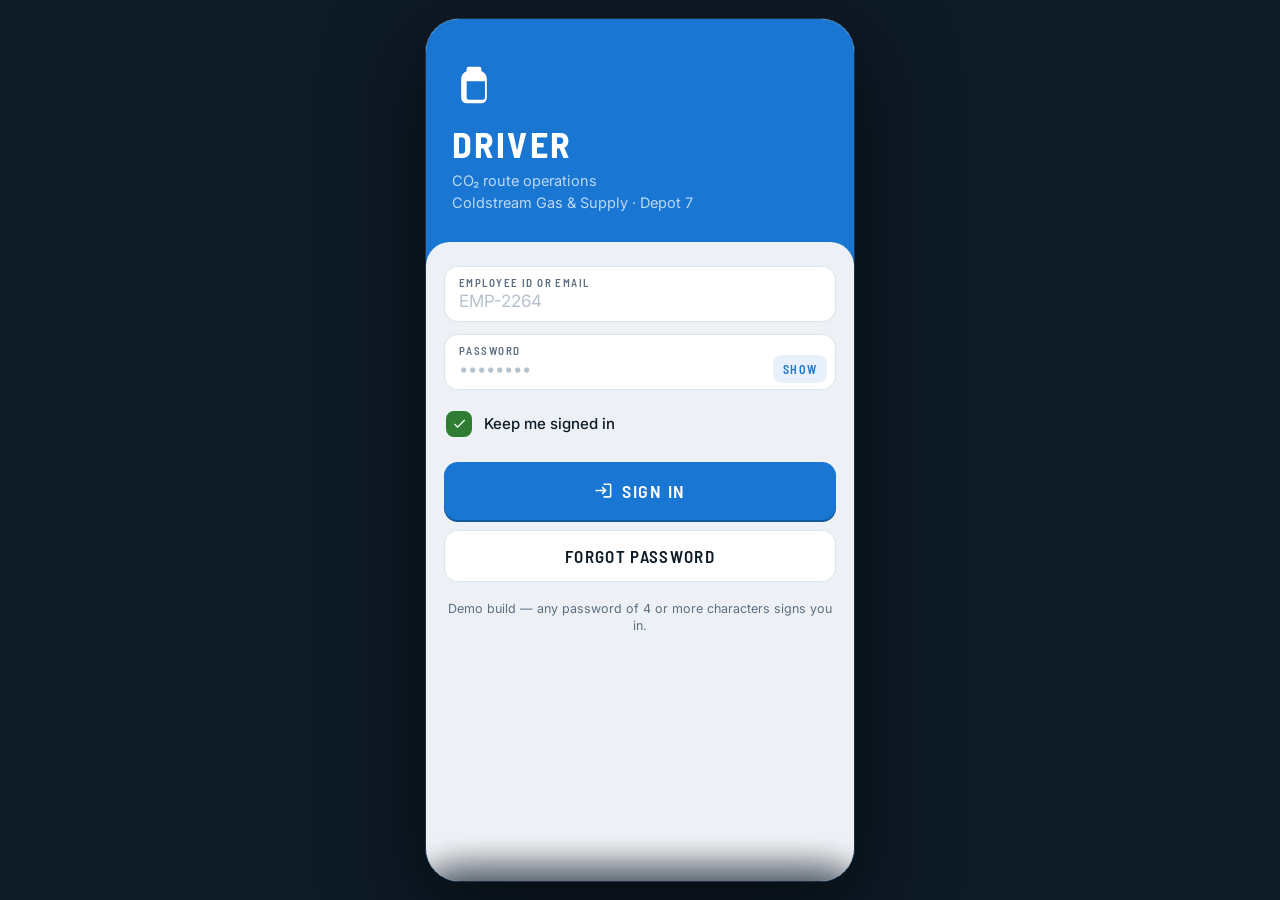
==== index.html @ 8255670f "Add files via upload" ====
<!DOCTYPE html>
<html lang="en">
<head>
<meta charset="utf-8">
<meta name="viewport" content="width=device-width,initial-scale=1,viewport-fit=cover,maximum-scale=1">
<title>Driver App — CO₂ Route</title>
<meta name="theme-color" content="#1976D2">
<meta name="mobile-web-app-capable" content="yes">
<meta name="apple-mobile-web-app-capable" content="yes">
<meta name="apple-mobile-web-app-status-bar-style" content="black-translucent">
<meta name="apple-mobile-web-app-title" content="Driver">
<link rel="manifest" href="manifest.json">
<link rel="preconnect" href="https://fonts.googleapis.com">
<link rel="preconnect" href="https://fonts.gstatic.com" crossorigin>
<link href="https://fonts.googleapis.com/css2?family=Barlow+Semi+Condensed:wght@500;600;700&family=Inter:wght@400;500;600;700&display=swap" rel="stylesheet">
<style>
/* ============================================================
   DESIGN TOKENS
   Palette is fixed by brief. Neutrals + amber added for the
   states the brief implies (pending, paused, skipped).
   ============================================================ */
:root{
  --blue:#1976D2;        /* header / primary CTA        */
  --blue-dk:#12579B;
  --blue-tint:#E8F1FB;
  --green:#2E7D32;       /* completed                    */
  --green-tint:#E9F3EA;
  --cyan:#0288D1;        /* current stop                 */
  --cyan-tint:#E4F3FB;
  --red:#D32F2F;         /* problems                     */
  --red-tint:#FBEAEA;
  --amber:#F9A825;       /* paused / pending / skipped   */
  --amber-tint:#FEF5E2;

  --ink:#0E1A26;
  --slate:#5C6F80;
  --mute:#8A9AA8;
  --line:#DCE4EC;
  --canvas:#EDF1F5;
  --panel:#FFFFFF;

  --r-sm:10px; --r-md:14px; --r-lg:18px; --r-xl:24px;
  --tap:52px;
  --sh-1:0 1px 2px rgba(14,26,38,.06),0 1px 1px rgba(14,26,38,.04);
  --sh-2:0 4px 16px rgba(14,26,38,.10);
  --sh-3:0 -8px 40px rgba(14,26,38,.28);

  --display:'Barlow Semi Condensed',-apple-system,'Segoe UI',sans-serif;
  --body:'Inter',-apple-system,BlinkMacSystemFont,'Segoe UI',Roboto,sans-serif;

  --safe-t:env(safe-area-inset-top,0px);
  --safe-b:env(safe-area-inset-bottom,0px);
}
*,*::before,*::after{box-sizing:border-box}
html,body{height:100%}
body{
  margin:0;font-family:var(--body);color:var(--ink);
  background:#0E1A26;
  -webkit-font-smoothing:antialiased;
  -webkit-tap-highlight-color:transparent;
  overscroll-behavior-y:none;
}
button,input,select,textarea{font:inherit;color:inherit}
button{cursor:pointer;border:0;background:none}
:focus-visible{outline:3px solid var(--cyan);outline-offset:2px;border-radius:4px}

/* device frame on desktop; edge-to-edge on phones */
#app{
  position:relative;width:100%;max-width:430px;min-width:320px;margin:0 auto;
  height:100dvh;background:var(--canvas);overflow:hidden;
  display:flex;flex-direction:column;
}
@media (min-width:520px){
  body{display:flex;align-items:center;justify-content:center;padding:20px}
  #app{height:min(920px,96dvh);border-radius:34px;box-shadow:0 30px 90px rgba(0,0,0,.55);border:1px solid #223244}
}

/* ============================================================ TYPE */
.eyebrow{font-family:var(--display);font-size:12px;font-weight:600;letter-spacing:.14em;text-transform:uppercase;color:var(--mute)}
.num{font-family:var(--display);font-weight:700;font-variant-numeric:tabular-nums;letter-spacing:-.01em}
h1,h2,h3{margin:0;font-weight:700;letter-spacing:-.02em}

/* ============================================================ SCREENS */
.screen{display:none;flex:1;min-height:0;flex-direction:column}
.screen.on{display:flex}
.scroll{flex:1;min-height:0;overflow-y:auto;-webkit-overflow-scrolling:touch;overscroll-behavior:contain}
.pad{padding:16px 16px 28px}

/* ============================================================ TOP BAR */
.topbar{
  background:var(--blue);color:#fff;padding:calc(var(--safe-t) + 10px) 14px 0;
  box-shadow:var(--sh-2);z-index:5;flex:none;
}
.topbar.plain{padding-bottom:14px}
.tb-row{display:flex;align-items:center;gap:12px;min-height:44px}
.tb-title{font-family:var(--display);font-size:21px;font-weight:600;letter-spacing:.01em;line-height:1.1}
.tb-sub{font-size:11.5px;color:#BBD9F5;letter-spacing:.02em;margin-top:1px}
.tb-btn{
  width:44px;height:44px;border-radius:12px;display:grid;place-items:center;
  background:rgba(255,255,255,.14);color:#fff;flex:none;
}
.tb-btn:active{background:rgba(255,255,255,.28)}
.tb-btn.on{background:var(--amber);color:#3A2600}
.tb-btn svg{width:20px;height:20px;fill:currentColor}

/* ---- SIGNATURE: TANK GAUGE ------------------------------- */
.gauge{padding:12px 0 13px}
.gauge-head{display:flex;align-items:baseline;justify-content:space-between;margin-bottom:7px}
.gauge-label{font-family:var(--display);font-size:11px;font-weight:600;letter-spacing:.16em;text-transform:uppercase;color:#A8CDF0}
.gauge-read{font-family:var(--display);font-size:15px;font-weight:700;color:#fff;font-variant-numeric:tabular-nums}
.gauge-read small{font-size:11px;font-weight:600;color:#A8CDF0;letter-spacing:.06em}
.ticks{display:flex;gap:2px;height:14px;align-items:stretch}
.tick{flex:1;background:rgba(255,255,255,.16);border-radius:2px;transition:background .45s ease}
.tick.full{background:#fff}
.tick.spent{background:rgba(255,255,255,.34)}
.gauge-foot{display:flex;justify-content:space-between;margin-top:7px;font-size:11.5px;color:#BBD9F5;letter-spacing:.03em}
.gauge-foot b{color:#fff;font-family:var(--display);font-size:13px;letter-spacing:.02em}

/* ============================================================ BANNERS */
.banner{
  display:flex;gap:10px;align-items:flex-start;padding:11px 13px;border-radius:var(--r-md);
  font-size:13.5px;line-height:1.4;margin-bottom:12px;
}
.banner.paused{background:var(--amber-tint);border:1.5px solid #EBC26A;color:#6B4B00}
.banner.alert{background:var(--cyan-tint);border:1.5px solid #9BD3EF;color:#0B4A66}
.banner b{display:block;font-size:13px;margin-bottom:1px}
.banner .x{margin-left:auto;font-size:20px;line-height:1;color:inherit;opacity:.5;padding:0 2px}

/* ============================================================ BUTTONS */
.btn{
  width:100%;min-height:var(--tap);border-radius:var(--r-md);
  font-family:var(--display);font-size:17px;font-weight:600;letter-spacing:.08em;text-transform:uppercase;
  display:flex;align-items:center;justify-content:center;gap:9px;
  transition:transform .08s ease,filter .15s ease;
}
.btn:active{transform:scale(.985);filter:brightness(.94)}
.btn svg{width:19px;height:19px;fill:currentColor}
.btn-primary{background:var(--blue);color:#fff;box-shadow:0 2px 0 var(--blue-dk)}
.btn-danger{background:var(--red);color:#fff;box-shadow:0 2px 0 #9E2020}
.btn-cyan{background:var(--cyan);color:#fff;box-shadow:0 2px 0 #01669B}
.btn-green{background:var(--green);color:#fff;box-shadow:0 2px 0 #1F5B23}
.btn-ghost{background:var(--panel);color:var(--ink);border:1.5px solid var(--line)}
.btn-xl{min-height:58px;font-size:18px}
.btn:disabled{opacity:.45;box-shadow:none;pointer-events:none}
.btn-row{display:flex;gap:10px}
.btn-row .btn{flex:1}

/* ============================================================ CARDS */
.card{background:var(--panel);border-radius:var(--r-lg);box-shadow:var(--sh-1);border:1px solid var(--line);overflow:hidden}
.card + .card{margin-top:12px}
.sect{margin:22px 0 10px;display:flex;align-items:center;gap:9px}
.sect:first-child{margin-top:4px}
.sect .eyebrow{white-space:nowrap}
.sect hr{flex:1;border:0;border-top:1px solid var(--line);margin:0}

/* ---- pills ---- */
.pill{
  display:inline-flex;align-items:center;gap:5px;padding:4px 10px;border-radius:999px;
  font-family:var(--display);font-size:11.5px;font-weight:600;letter-spacing:.1em;text-transform:uppercase;
}
.pill-green{background:var(--green-tint);color:var(--green)}
.pill-cyan{background:var(--cyan-tint);color:#01659A}
.pill-blue{background:var(--blue-tint);color:var(--blue-dk)}
.pill-red{background:var(--red-tint);color:var(--red)}
.pill-amber{background:var(--amber-tint);color:#8A5C00}
.pill-grey{background:#EEF2F6;color:var(--slate)}
.dot{width:6px;height:6px;border-radius:50%;background:currentColor}

/* ============================================================ FORM FIELDS
   Full-width, rounded, inset floating label. */
.field{
  position:relative;display:block;width:100%;background:var(--panel);
  border:1.5px solid var(--line);border-radius:var(--r-md);
  padding:9px 14px 10px;margin-bottom:12px;transition:border-color .15s,box-shadow .15s;
}
.field:focus-within{border-color:var(--blue);box-shadow:0 0 0 3px rgba(25,118,210,.14)}
.field > span{
  display:block;font-family:var(--display);font-size:11px;font-weight:600;
  letter-spacing:.13em;text-transform:uppercase;color:var(--slate);margin-bottom:2px;
}
.field:focus-within > span{color:var(--blue)}
.field input,.field select,.field textarea{
  width:100%;border:0;background:none;outline:none;font-size:17px;font-weight:500;padding:0;
}
.field input::placeholder,.field textarea::placeholder{color:#B6C2CD;font-weight:400}
.field textarea{resize:none;line-height:1.45;font-size:15.5px}
.field select{-webkit-appearance:none;appearance:none;font-family:var(--display);font-size:19px;font-weight:600}
.field.sel::after{
  content:"";position:absolute;right:16px;top:50%;width:9px;height:9px;
  border-right:2.5px solid var(--slate);border-bottom:2.5px solid var(--slate);
  transform:translateY(-70%) rotate(45deg);pointer-events:none;
}
.field .unit{position:absolute;right:14px;bottom:11px;font-family:var(--display);font-size:14px;font-weight:600;color:var(--mute);letter-spacing:.06em}
.field .pre{font-family:var(--display);font-size:17px;font-weight:600;color:var(--mute);margin-right:2px}
.field .inline{display:flex;align-items:center}
.field.big input{font-family:var(--display);font-size:30px;font-weight:700;letter-spacing:-.01em}
.field.locked{background:#F4F7F9;border-style:dashed}
.field-2{display:flex;gap:10px}
.field-2 .field{flex:1}
.hint{font-size:12.5px;color:var(--slate);margin:-6px 2px 14px;line-height:1.4}

/* ---- checklist ---- */
.check{
  display:flex;align-items:center;gap:12px;min-height:var(--tap);
  padding:0 14px;border-bottom:1px solid var(--line);
}
.check:last-child{border-bottom:0}
.check input{position:absolute;opacity:0;pointer-events:none}
.check .box{
  width:26px;height:26px;border-radius:8px;border:2px solid #C2CDD8;flex:none;
  display:grid;place-items:center;transition:.15s;
}
.check .box svg{width:15px;height:15px;fill:#fff;opacity:0;transform:scale(.6);transition:.15s}
.check input:checked ~ .box{background:var(--green);border-color:var(--green)}
.check input:checked ~ .box svg{opacity:1;transform:scale(1)}
.check input:focus-visible ~ .box{outline:3px solid var(--cyan);outline-offset:2px}
.check span{font-size:15px;font-weight:500}

/* ============================================================ ROUTE LIST */
.route-item{display:block;width:100%;text-align:left;padding:15px 16px;border-bottom:1px solid var(--line)}
.route-item:last-child{border-bottom:0}
.route-item:active{background:var(--blue-tint)}
.route-top{display:flex;align-items:center;gap:10px;margin-bottom:5px}
.route-code{font-family:var(--display);font-size:18px;font-weight:700;letter-spacing:.02em}
.route-name{font-size:14px;color:var(--slate);margin-bottom:9px}
.route-meta{display:flex;align-items:center;gap:14px;font-size:12.5px;color:var(--slate)}
.route-meta b{font-family:var(--display);font-size:14px;color:var(--ink);letter-spacing:.02em}
.mini-bar{height:5px;border-radius:3px;background:var(--canvas);overflow:hidden;margin-top:11px}
.mini-bar i{display:block;height:100%;border-radius:3px;background:var(--cyan);transition:width .5s}
.mini-bar.done i{background:var(--green)}

/* ============================================================ STOP SPINE
   Sequence is real information here — stops must be run in order,
   so the route renders as a literal line with numbered nodes. */
.spine{position:relative;padding-left:38px}
.spine::before{
  content:"";position:absolute;left:14px;top:16px;bottom:16px;width:2px;
  background:repeating-linear-gradient(180deg,var(--line) 0 6px,transparent 6px 12px);
}
.stop{position:relative;margin-bottom:12px}
.node{
  position:absolute;left:-38px;top:16px;width:30px;height:30px;border-radius:50%;
  display:grid;place-items:center;font-family:var(--display);font-size:14px;font-weight:700;
  background:var(--canvas);color:var(--slate);border:2px solid var(--canvas);box-shadow:0 0 0 4px var(--canvas);
}
.node svg{width:16px;height:16px;fill:#fff}
.stop.done .node{background:var(--green);color:#fff;border-color:var(--green)}
.stop.current .node{background:var(--cyan);color:#fff;border-color:var(--cyan)}
.stop.skipped .node{background:var(--amber);color:#4A3200;border-color:var(--amber)}

.stop-card{background:var(--panel);border-radius:var(--r-lg);border:1px solid var(--line);box-shadow:var(--sh-1);padding:14px}
.stop.current .stop-card{
  border:2px solid var(--cyan);box-shadow:0 6px 22px rgba(2,136,209,.20);padding:15px 14px 14px;
}
.stop.pending .stop-card{background:#F6F8FA;box-shadow:none;border-color:#E3E9EF}
.stop.pending .cust{color:var(--slate)}
.stop.done .stop-card{border-left:4px solid var(--green)}
.stop-head{display:flex;align-items:flex-start;gap:10px;margin-bottom:3px}
.cust{font-size:16.5px;font-weight:700;letter-spacing:-.01em;line-height:1.25;flex:1}
.addr{font-size:13.5px;color:var(--slate);line-height:1.45}
.stop.current .addr{font-size:14.5px;color:#3D4E5C}
.stop-tags{display:flex;flex-wrap:wrap;gap:6px;margin-top:10px}
.readout{display:flex;gap:0;margin-top:12px;border-top:1px solid var(--line);padding-top:11px}
.readout div{flex:1;border-right:1px solid var(--line);padding-right:10px}
.readout div:last-child{border-right:0;padding-left:12px}
.readout .k{font-family:var(--display);font-size:10.5px;font-weight:600;letter-spacing:.13em;text-transform:uppercase;color:var(--mute)}
.readout .v{font-family:var(--display);font-size:19px;font-weight:700;margin-top:1px;font-variant-numeric:tabular-nums}
.readout .v.green{color:var(--green)}
.stop-note{margin-top:9px;font-size:13px;color:var(--slate);background:var(--canvas);border-radius:var(--r-sm);padding:8px 10px;line-height:1.4}
.stop .btn{margin-top:13px}
.eta{font-family:var(--display);font-size:13px;font-weight:600;color:var(--slate);letter-spacing:.04em;white-space:nowrap;padding-top:2px}

/* ============================================================ MAP */
.mapwrap{position:relative;background:#E6EDF2;border-radius:var(--r-lg);overflow:hidden;border:1px solid var(--line)}
.mapwrap svg{display:block;width:100%;height:auto}
.map-badge{
  position:absolute;left:12px;top:12px;background:rgba(255,255,255,.94);backdrop-filter:blur(6px);
  border-radius:999px;padding:6px 12px;font-family:var(--display);font-size:12px;font-weight:600;
  letter-spacing:.1em;text-transform:uppercase;color:var(--slate);box-shadow:var(--sh-1);
}
.gps-grid{display:flex;gap:10px;margin-top:12px}
.gps-grid .card{flex:1;padding:12px 13px;margin:0}
.gps-grid .k{font-family:var(--display);font-size:10.5px;font-weight:600;letter-spacing:.13em;text-transform:uppercase;color:var(--mute)}
.gps-grid .v{font-family:var(--display);font-size:20px;font-weight:700;margin-top:2px;font-variant-numeric:tabular-nums}
@keyframes ping{0%{r:7;opacity:.55}100%{r:22;opacity:0}}
.ping{animation:ping 2.2s ease-out infinite}

/* ============================================================ CHAT */
.chat{flex:1;min-height:0;display:flex;flex-direction:column;background:var(--canvas)}
.chat-log{flex:1;min-height:0;overflow-y:auto;padding:14px 14px 6px;display:flex;flex-direction:column;gap:9px}
.msg{max-width:82%;padding:10px 13px;border-radius:16px;font-size:14.5px;line-height:1.45;box-shadow:var(--sh-1)}
.msg .who{font-family:var(--display);font-size:10.5px;font-weight:600;letter-spacing:.13em;text-transform:uppercase;opacity:.65;margin-bottom:3px}
.msg .t{display:block;font-size:10.5px;opacity:.55;margin-top:5px;font-variant-numeric:tabular-nums}
.msg.them{align-self:flex-start;background:var(--panel);border-bottom-left-radius:5px}
.msg.me{align-self:flex-end;background:var(--blue);color:#fff;border-bottom-right-radius:5px}
.msg.sys{align-self:center;max-width:92%;background:var(--cyan-tint);border:1.5px solid #9BD3EF;color:#0B4A66;font-size:13px;text-align:center;border-radius:12px}
.chat-bar{flex:none;background:var(--panel);border-top:1px solid var(--line);padding:10px 12px calc(10px + var(--safe-b));display:flex;gap:9px;align-items:flex-end}
.chat-bar textarea{
  flex:1;min-height:46px;max-height:110px;border:1.5px solid var(--line);border-radius:23px;
  padding:12px 16px;font-size:15px;outline:none;resize:none;background:var(--canvas);line-height:1.35;
}
.chat-bar textarea:focus{border-color:var(--blue);background:#fff}
.icon-btn{width:46px;height:46px;border-radius:50%;flex:none;display:grid;place-items:center;background:var(--canvas);color:var(--slate);border:1.5px solid var(--line)}
.icon-btn svg{width:21px;height:21px;fill:currentColor}
.icon-btn.on{background:var(--blue);border-color:var(--blue);color:#fff}
.icon-btn.rec{background:var(--red);border-color:var(--red);color:#fff;animation:rec 1.1s ease-in-out infinite}
@keyframes rec{50%{box-shadow:0 0 0 9px rgba(211,47,47,.22)}}
.voice-strip{display:flex;gap:8px;padding:9px 14px;background:var(--panel);border-bottom:1px solid var(--line);align-items:center;flex:none}
.voice-strip .eyebrow{margin-right:auto}
.tog{display:flex;align-items:center;gap:7px;padding:6px 11px;border-radius:999px;background:var(--canvas);border:1.5px solid var(--line);font-family:var(--display);font-size:12px;font-weight:600;letter-spacing:.09em;text-transform:uppercase;color:var(--slate)}
.tog.on{background:var(--green-tint);border-color:var(--green);color:var(--green)}
.tog svg{width:15px;height:15px;fill:currentColor}

/* ============================================================ PROBLEM LIST */
.prob{display:flex;gap:12px;padding:14px 15px;border-bottom:1px solid var(--line)}
.prob:last-child{border-bottom:0}
.prob-ic{width:38px;height:38px;border-radius:11px;flex:none;display:grid;place-items:center}
.prob-ic svg{width:20px;height:20px;fill:#fff}
.prob b{display:block;font-size:15px;margin-bottom:2px}
.prob p{margin:0;font-size:13px;color:var(--slate);line-height:1.45}
.prob .t{font-family:var(--display);font-size:11.5px;letter-spacing:.08em;color:var(--mute);margin-top:6px;display:block;text-transform:uppercase}
.empty{text-align:center;padding:44px 26px;color:var(--slate)}
.empty svg{width:46px;height:46px;fill:#C6D2DC;margin-bottom:12px}
.empty b{display:block;font-size:16px;color:var(--ink);margin-bottom:5px}
.empty p{margin:0;font-size:14px;line-height:1.5}

/* ============================================================ BOTTOM NAV */
.nav{
  flex:none;display:flex;background:var(--panel);border-top:1px solid var(--line);
  padding-bottom:var(--safe-b);box-shadow:0 -2px 12px rgba(14,26,38,.05);z-index:4;
}
.nav button{
  flex:1;min-height:58px;display:flex;flex-direction:column;align-items:center;justify-content:center;gap:3px;
  color:var(--mute);position:relative;padding-top:4px;
}
.nav svg{width:23px;height:23px;fill:currentColor}
.nav span{font-family:var(--display);font-size:11px;font-weight:600;letter-spacing:.09em;text-transform:uppercase}
.nav button.on{color:var(--blue)}
.nav .badge{
  position:absolute;top:5px;right:50%;margin-right:-24px;min-width:18px;height:18px;padding:0 5px;
  border-radius:9px;background:var(--red);color:#fff;font-family:var(--display);font-size:11px;font-weight:700;
  display:grid;place-items:center;
}

/* ============================================================ SHEETS */
.scrim{position:absolute;inset:0;background:rgba(10,20,30,.55);opacity:0;pointer-events:none;transition:opacity .22s;z-index:20;backdrop-filter:blur(2px)}
.scrim.on{opacity:1;pointer-events:auto}
.sheet{
  position:absolute;left:0;right:0;bottom:0;z-index:21;background:var(--canvas);
  border-radius:var(--r-xl) var(--r-xl) 0 0;box-shadow:var(--sh-3);
  transform:translateY(101%);transition:transform .3s cubic-bezier(.32,.72,0,1);
  max-height:94%;display:flex;flex-direction:column;
}
.sheet.on{transform:translateY(0)}
.grab{width:38px;height:4px;border-radius:2px;background:#C6D2DC;margin:9px auto 0;flex:none}
.sheet-head{padding:12px 18px 13px;border-bottom:1px solid var(--line);background:var(--panel);flex:none}
.sheet-head h2{font-size:19px}
.sheet-head .sub{font-size:13.5px;color:var(--slate);margin-top:3px;line-height:1.45}
.sheet-body{overflow-y:auto;padding:16px 16px 8px;flex:1;min-height:0}
.sheet-foot{padding:12px 16px calc(14px + var(--safe-b));border-top:1px solid var(--line);background:var(--panel);flex:none}
.sheet-tags{display:flex;flex-wrap:wrap;gap:6px;margin-top:9px}

/* issue picker */
.issue{
  display:flex;align-items:center;gap:13px;width:100%;text-align:left;padding:15px;
  background:var(--panel);border:1.5px solid var(--line);border-radius:var(--r-lg);margin-bottom:11px;
}
.issue:active{transform:scale(.99)}
.issue.sel{border-color:var(--red);background:var(--red-tint)}
.issue-ic{width:44px;height:44px;border-radius:13px;flex:none;display:grid;place-items:center}
.issue-ic svg{width:23px;height:23px;fill:#fff}
.issue b{display:block;font-size:16px;margin-bottom:2px}
.issue p{margin:0;font-size:13px;color:var(--slate);line-height:1.4}

/* ============================================================ SUMMARY */
.metrics{display:grid;grid-template-columns:1fr 1fr;gap:11px}
.metric{background:var(--panel);border:1px solid var(--line);border-radius:var(--r-lg);padding:14px;box-shadow:var(--sh-1)}
.metric .k{font-family:var(--display);font-size:11px;font-weight:600;letter-spacing:.13em;text-transform:uppercase;color:var(--slate);line-height:1.3}
.metric .v{font-family:var(--display);font-size:32px;font-weight:700;margin-top:6px;line-height:1;font-variant-numeric:tabular-nums;letter-spacing:-.02em}
.metric .u{font-size:14px;font-weight:600;color:var(--mute);margin-left:3px}
.metric.wide{grid-column:1/-1}
.metric.green .v{color:var(--green)}
.metric.blue .v{color:var(--blue)}
.hero-tank{background:var(--ink);color:#fff;border-radius:var(--r-lg);padding:18px;text-align:center;margin-bottom:14px}
.hero-tank .k{font-family:var(--display);font-size:11.5px;letter-spacing:.18em;text-transform:uppercase;color:#7E93A5}
.hero-tank .v{font-family:var(--display);font-size:52px;font-weight:700;line-height:1;margin:7px 0 2px;letter-spacing:-.02em}
.hero-tank .s{font-size:13px;color:#9DB2C2}

/* ============================================================ TOAST */
.toast{
  position:absolute;left:14px;right:14px;bottom:calc(74px + var(--safe-b));z-index:40;
  background:var(--ink);color:#fff;border-radius:var(--r-md);padding:13px 15px;
  font-size:14px;line-height:1.4;box-shadow:var(--sh-2);display:flex;gap:10px;align-items:center;
  transform:translateY(20px);opacity:0;pointer-events:none;transition:.25s;
}
.toast.on{transform:translateY(0);opacity:1}
.toast svg{width:19px;height:19px;fill:#6FD07A;flex:none}
.toast.warn svg{fill:var(--amber)}

.splash{position:absolute;inset:0;background:var(--blue);z-index:60;display:grid;place-items:center;transition:opacity .4s}
.splash.off{opacity:0;pointer-events:none}
.splash .mark{text-align:center;color:#fff}
.splash .mark svg{width:62px;height:62px;fill:#fff;margin-bottom:14px}
.splash .mark b{display:block;font-family:var(--display);font-size:26px;letter-spacing:.08em;text-transform:uppercase}
.splash .mark span{font-size:13px;color:#BBD9F5;letter-spacing:.05em}

/* ============================================================ AUTH */
.auth{background:var(--blue)}
.auth-wrap{flex:1;min-height:0;overflow-y:auto;display:flex;flex-direction:column}
.auth-top{padding:calc(var(--safe-t) + 44px) 26px 28px;color:#fff;flex:none}
.auth-top > svg{width:44px;height:44px;fill:#fff;margin-bottom:15px}
.auth-top h1{font-family:var(--display);font-size:36px;letter-spacing:.06em;text-transform:uppercase;line-height:1}
.auth-top p{margin:8px 0 0;font-size:14.5px;color:#BBD9F5;line-height:1.5}
.auth-card{background:var(--canvas);border-radius:var(--r-xl) var(--r-xl) 0 0;padding:24px 18px calc(26px + var(--safe-b));flex:1}
.field .rev{
  position:absolute;right:8px;bottom:6px;padding:7px 10px;border-radius:9px;
  font-family:var(--display);font-size:12px;font-weight:600;letter-spacing:.1em;
  text-transform:uppercase;color:var(--blue);background:var(--blue-tint);
}
.check.bare{background:none;border:0;padding:0;margin:2px 2px 16px;min-height:44px}
.errmsg{
  display:flex;gap:8px;align-items:center;background:var(--red-tint);color:var(--red);
  border-radius:var(--r-md);padding:11px 13px;font-size:13.5px;line-height:1.4;margin:-4px 0 14px;
}
.field.err{border-color:var(--red)}
.field.err > span{color:var(--red)}

/* ============================================================ HOME */
.hero{
  background:linear-gradient(158deg,#1E86EA 0%,#1976D2 46%,#12579B 100%);
  color:#fff;border-radius:var(--r-xl);padding:17px 17px 15px;box-shadow:var(--sh-2);
}
.hero-top{display:flex;align-items:flex-start;gap:10px;margin-bottom:13px}
.hero-top .k{font-family:var(--display);font-size:11px;font-weight:600;letter-spacing:.16em;text-transform:uppercase;color:#A8CDF0}
.hero-top h2{font-size:19px;letter-spacing:-.01em;margin-top:3px;line-height:1.25}
.hero .pill{background:rgba(255,255,255,.2);color:#fff}
.hero .btn{margin-top:13px}
.hero .btn-white{background:#fff;color:var(--blue-dk);box-shadow:0 2px 0 rgba(0,0,0,.14)}
.hero-line{display:flex;gap:14px;font-size:12.5px;color:#BBD9F5;margin-top:11px}
.hero-line b{font-family:var(--display);font-size:15px;color:#fff;letter-spacing:.02em}
.hero.off{background:var(--panel);color:var(--ink);border:1px solid var(--line);box-shadow:var(--sh-1)}
.hero.off .k{color:var(--mute)}
.hero.off .hero-line{color:var(--slate)}
.hero.off .hero-line b{color:var(--ink)}
.hero.off .pill{background:var(--blue-tint);color:var(--blue-dk)}

.strip{display:flex;background:var(--panel);border:1px solid var(--line);border-radius:var(--r-lg);overflow:hidden;box-shadow:var(--sh-1)}
.strip div{flex:1;padding:12px 6px;border-right:1px solid var(--line);text-align:center}
.strip div:last-child{border-right:0}
.strip .k{font-family:var(--display);font-size:10px;font-weight:600;letter-spacing:.1em;text-transform:uppercase;color:var(--mute)}
.strip .v{font-family:var(--display);font-size:20px;font-weight:700;margin-top:2px;font-variant-numeric:tabular-nums}

.quick{display:grid;grid-template-columns:1fr 1fr;gap:11px}
.tile{
  background:var(--panel);border:1px solid var(--line);border-radius:var(--r-lg);padding:14px;
  text-align:left;box-shadow:var(--sh-1);min-height:104px;display:flex;flex-direction:column;
  justify-content:flex-end;position:relative;
}
.tile:active{transform:scale(.985)}
.tile .ic{width:38px;height:38px;border-radius:12px;display:grid;place-items:center;margin-bottom:auto}
.tile .ic svg{width:20px;height:20px;fill:#fff}
.tile b{font-size:15px;display:block;margin-top:11px;letter-spacing:-.01em}
.tile small{font-size:12.5px;color:var(--slate);line-height:1.35;display:block;margin-top:2px}
.tile .n{
  position:absolute;top:12px;right:12px;min-width:20px;height:20px;padding:0 6px;border-radius:10px;
  background:var(--red);color:#fff;font-family:var(--display);font-size:12px;font-weight:700;display:grid;place-items:center;
}
.tile.dim{opacity:.55}

/* ============================================================ AVATAR + PROFILE */
.avatar{
  width:44px;height:44px;border-radius:14px;display:grid;place-items:center;flex:none;
  font-family:var(--display);font-size:17px;font-weight:700;letter-spacing:.04em;
  background:rgba(255,255,255,.2);color:#fff;
}
.avatar.lg{width:74px;height:74px;border-radius:24px;font-size:29px;background:var(--blue-tint);color:var(--blue)}
.prof-head{display:flex;gap:15px;align-items:center;padding:4px 2px 6px}
.prof-head h2{font-size:21px;letter-spacing:-.02em}
.prof-head p{margin:2px 0 8px;font-size:13.5px;color:var(--slate)}

.row{display:flex;align-items:center;gap:12px;width:100%;text-align:left;padding:13px 15px;border-bottom:1px solid var(--line);min-height:var(--tap)}
.row:last-child{border-bottom:0}
.row .ic{width:36px;height:36px;border-radius:11px;display:grid;place-items:center;background:var(--blue-tint);color:var(--blue);flex:none}
.row .ic svg{width:19px;height:19px;fill:currentColor}
.row .tx{flex:1;min-width:0}
.row b{font-size:15px;font-weight:600;display:block;letter-spacing:-.01em}
.row small{font-size:12.5px;color:var(--slate);display:block;margin-top:1px;line-height:1.35}
.row .chev{width:8px;height:8px;border-right:2.5px solid #B6C2CD;border-bottom:2.5px solid #B6C2CD;transform:rotate(-45deg);flex:none;margin-left:4px}
.row .val{font-family:var(--display);font-size:15px;font-weight:600;color:var(--slate);letter-spacing:.02em;white-space:nowrap}
.row.danger .ic{background:var(--red-tint);color:var(--red)}
.row.danger b{color:var(--red)}
button.row:active{background:var(--canvas)}

.sw{width:48px;height:28px;border-radius:14px;background:#C9D4DE;position:relative;transition:background .2s;flex:none}
.sw i{position:absolute;top:3px;left:3px;width:22px;height:22px;border-radius:50%;background:#fff;transition:left .2s;box-shadow:0 1px 3px rgba(14,26,38,.32)}
.sw.on{background:var(--green)}
.sw.on i{left:23px}

/* ============================================================ PASSWORD */
.reqs{display:grid;gap:7px;margin:-2px 2px 14px}
.req{display:flex;align-items:center;gap:9px;font-size:13px;color:var(--slate)}
.req i{width:17px;height:17px;border-radius:50%;border:1.5px solid #C6D2DC;display:grid;place-items:center;flex:none}
.req i svg{width:10px;height:10px;fill:#fff;opacity:0;transition:.15s}
.req.ok{color:var(--green)}
.req.ok i{background:var(--green);border-color:var(--green)}
.req.ok i svg{opacity:1}
.meter{height:6px;border-radius:3px;background:#E0E7ED;overflow:hidden;margin:-4px 2px 7px}
.meter i{display:block;height:100%;width:0;border-radius:3px;transition:width .3s,background .3s}
.meter-lbl{font-family:var(--display);font-size:11.5px;font-weight:600;letter-spacing:.11em;text-transform:uppercase;margin:0 2px 14px}

.navslot{flex:none}

@media (prefers-reduced-motion:reduce){
  *{animation-duration:.01ms!important;transition-duration:.01ms!important}
}
</style>
</head>
<body>
<div id="app" role="application" aria-label="CO2 driver route app">

  <!-- ═══════════ SPLASH ═══════════ -->
  <div class="splash" id="splash">
    <div class="mark">
      <svg viewBox="0 0 24 24"><path d="M9 2h6a1 1 0 0 1 1 1v1.4a5 5 0 0 1 3 4.6v10a3 3 0 0 1-3 3H8a3 3 0 0 1-3-3V9a5 5 0 0 1 3-4.6V3a1 1 0 0 1 1-1zm-1 8v9a1 1 0 0 0 1 1h8a1 1 0 0 0 1-1v-9H8z"/></svg>
      <b>Driver</b><span>CO₂ Route Operations</span>
    </div>
  </div>

  <!-- ═══════════ 0a. SIGN IN ═══════════ -->
  <section class="screen auth" id="s-login" aria-label="Sign in">
    <div class="auth-wrap">
      <div class="auth-top">
        <svg viewBox="0 0 24 24"><path d="M9 2h6a1 1 0 0 1 1 1v1.4a5 5 0 0 1 3 4.6v10a3 3 0 0 1-3 3H8a3 3 0 0 1-3-3V9a5 5 0 0 1 3-4.6V3a1 1 0 0 1 1-1zm-1 8v9a1 1 0 0 0 1 1h8a1 1 0 0 0 1-1v-9H8z"/></svg>
        <h1>Driver</h1>
        <p>CO₂ route operations<br>Coldstream Gas &amp; Supply · Depot 7</p>
      </div>
      <div class="auth-card">
        <label class="field">
          <span>Employee ID or email</span>
          <input id="l-user" type="text" autocomplete="username" autocapitalize="none" spellcheck="false" placeholder="EMP-2264">
        </label>
        <label class="field">
          <span>Password</span>
          <input id="l-pass" type="password" autocomplete="current-password" placeholder="••••••••">
          <button class="rev" id="l-rev" type="button" aria-label="Show password">Show</button>
        </label>
        <div id="l-err"></div>
        <label class="check bare">
          <input type="checkbox" id="l-keep" checked>
          <i class="box"><svg viewBox="0 0 24 24"><path d="M9 16.2 4.8 12l-1.4 1.4L9 19 21 7l-1.4-1.4z"/></svg></i>
          <span>Keep me signed in</span>
        </label>
        <button class="btn btn-primary btn-xl" id="btn-login">
          <svg viewBox="0 0 24 24"><path d="M11 7 9.6 8.4 12.2 11H2v2h10.2l-2.6 2.6L11 17l5-5-5-5zm9-4h-8v2h8v14h-8v2h8a2 2 0 0 0 2-2V5a2 2 0 0 0-2-2z"/></svg>
          Sign in
        </button>
        <button class="btn btn-ghost" id="btn-forgot" style="margin-top:10px">Forgot password</button>
        <p class="hint" style="margin:18px 2px 0;text-align:center">Demo build — any password of 4 or more characters signs you in.</p>
      </div>
    </div>
  </section>

  <!-- ═══════════ 0b. HOME ═══════════ -->
  <section class="screen" id="s-home" aria-label="Home">
    <header class="topbar plain">
      <div class="tb-row">
        <button class="avatar" id="home-avatar" aria-label="Open profile">ME</button>
        <div style="flex:1;min-width:0">
          <div class="tb-title" id="home-greet">Good morning, Marcus</div>
          <div class="tb-sub" id="home-date">Mon 25 Aug · Depot 7</div>
        </div>
        <button class="tb-btn" id="bell-home" aria-label="Dispatch alerts">
          <svg viewBox="0 0 24 24"><path d="M12 22a2.5 2.5 0 0 0 2.45-2h-4.9A2.5 2.5 0 0 0 12 22zm7-6v-5a7 7 0 0 0-5.5-6.83V3a1.5 1.5 0 0 0-3 0v1.17A7 7 0 0 0 5 11v5l-1.6 1.6a1 1 0 0 0 .7 1.7h15.8a1 1 0 0 0 .7-1.7L19 16z"/></svg>
        </button>
      </div>
    </header>
    <div class="scroll"><div class="pad">
      <div id="home-hero"></div>
      <div class="sect"><span class="eyebrow">Today</span><hr></div>
      <div class="strip" id="home-strip"></div>
      <div class="sect"><span class="eyebrow">Quick actions</span><hr></div>
      <div class="quick" id="home-quick"></div>
      <div class="sect"><span class="eyebrow">From dispatch</span><hr></div>
      <div class="card" id="home-msg"></div>
      <div class="sect"><span class="eyebrow">Last 7 days</span><hr></div>
      <div class="card" id="home-week"></div>
    </div></div>
    <div class="navslot" data-homenav></div>
  </section>

  <!-- ═══════════ 1a. ROUTE SELECTION ═══════════ -->
  <section class="screen" id="s-routes" aria-label="Select route">
    <header class="topbar plain">
      <div class="tb-row">
        <button class="tb-btn" id="routes-home" aria-label="Back to home">
          <svg viewBox="0 0 24 24"><path d="M15.4 7.4 14 6l-6 6 6 6 1.4-1.4-4.6-4.6z"/></svg>
        </button>
        <div style="flex:1">
          <div class="tb-title">My Routes</div>
          <div class="tb-sub" id="greet">Marcus Ellery · Depot 7 · Mon 25 Aug</div>
        </div>
        <button class="tb-btn" id="bell-routes" aria-label="Enable dispatch alerts">
          <svg viewBox="0 0 24 24"><path d="M12 22a2.5 2.5 0 0 0 2.45-2h-4.9A2.5 2.5 0 0 0 12 22zm7-6v-5a7 7 0 0 0-5.5-6.83V3a1.5 1.5 0 0 0-3 0v1.17A7 7 0 0 0 5 11v5l-1.6 1.6a1 1 0 0 0 .7 1.7h15.8a1 1 0 0 0 .7-1.7L19 16z"/></svg>
        </button>
      </div>
    </header>
    <div class="scroll"><div class="pad">
      <div class="sect"><span class="eyebrow">Today</span><hr></div>
      <div class="card" id="routes-today"></div>
      <div class="sect"><span class="eyebrow">Past routes</span><hr></div>
      <div class="card" id="routes-past"></div>
      <p class="hint" style="margin-top:16px">Routes are assigned by dispatch. Tap a past route to review its delivery log.</p>
    </div></div>
    <div class="navslot" data-homenav></div>
  </section>

  <!-- ═══════════ 1b. TRUCK INSPECTION / CLOCK IN ═══════════ -->
  <section class="screen" id="s-inspect" aria-label="Truck inspection and clock in">
    <header class="topbar plain">
      <div class="tb-row">
        <button class="tb-btn" id="back-routes" aria-label="Back to routes">
          <svg viewBox="0 0 24 24"><path d="M15.4 7.4 14 6l-6 6 6 6 1.4-1.4-4.6-4.6z"/></svg>
        </button>
        <div style="flex:1">
          <div class="tb-title">Pre-Trip Inspection</div>
          <div class="tb-sub" id="inspect-route">RT-4472 · Northline · 5 stops</div>
        </div>
      </div>
    </header>
    <div class="scroll"><div class="pad">
      <div class="sect"><span class="eyebrow">Vehicle</span><hr></div>
      <label class="field sel">
        <span>Assigned truck</span>
        <select id="f-truck">
          <option value="TRK-001">TRK-001 · Freightliner M2 · 6,000 lb</option>
          <option value="TRK-004">TRK-004 · Isuzu NPR · 4,000 lb</option>
          <option value="TRK-009">TRK-009 · Hino 268 · 8,000 lb</option>
        </select>
      </label>
      <div class="field-2">
        <label class="field big">
          <span>Fuel level</span>
          <input id="f-fuel" type="number" inputmode="numeric" min="0" max="100" value="88">
          <i class="unit">%</i>
        </label>
        <label class="field big">
          <span>CO₂ on board</span>
          <input id="f-co2" type="number" inputmode="numeric" min="0" step="10" value="4200">
          <i class="unit">LBS</i>
        </label>
      </div>
      <p class="hint">Read the tank gauge before you pull out. This sets your starting inventory for the route.</p>

      <div class="sect"><span class="eyebrow">Safety check</span><hr></div>
      <div class="card" id="checklist"></div>
      <p class="hint" style="margin-top:11px">All four items must be checked before you can clock in.</p>

      <button class="btn btn-primary btn-xl" id="btn-clockin" disabled style="margin-top:6px">
        <svg viewBox="0 0 24 24"><path d="M12 2a10 10 0 1 0 0 20 10 10 0 0 0 0-20zm1 10.6V6h-2v7.4l5.2 3.1 1-1.7-4.2-2.2z"/></svg>
        Clock in &amp; start route
      </button>
    </div></div>
  </section>

  <!-- ═══════════ 2. ACTIVE ROUTE (tabs) ═══════════ -->
  <section class="screen" id="s-active" aria-label="Active route">
    <header class="topbar" id="topbar-active">
      <div class="tb-row">
        <button class="tb-btn" id="active-home" aria-label="Back to home">
          <svg viewBox="0 0 24 24"><path d="M12 3 2 12h3v8h6v-5h2v5h6v-8h3L12 3z"/></svg>
        </button>
        <div style="flex:1;min-width:0">
          <div class="tb-title">Driver App</div>
          <div class="tb-sub" id="active-sub">RT-4472 · TRK-001 · On shift 0:00</div>
        </div>
        <button class="tb-btn" id="btn-pause" aria-label="Pause route" aria-pressed="false">
          <svg viewBox="0 0 24 24" id="pause-ic"><path d="M8 5h3v14H8zm5 0h3v14h-3z"/></svg>
        </button>
      </div>
      <!-- SIGNATURE: tank gauge doubles as route progress -->
      <div class="gauge">
        <div class="gauge-head">
          <span class="gauge-label">On truck</span>
          <span class="gauge-read"><span id="g-lbs">4,200</span> <small>LBS CO₂</small></span>
        </div>
        <div class="ticks" id="ticks" role="img" aria-label="CO2 remaining on truck"></div>
        <div class="gauge-foot">
          <span><b id="g-stops">0/5</b> stops complete</span>
          <span id="g-delivered">0 lb delivered</span>
        </div>
      </div>
    </header>

    <!-- Tab: ROUTE -->
    <div class="scroll" id="tab-route"><div class="pad">
      <div id="banners"></div>
      <div style="display:flex;flex-direction:column;gap:10px;margin-bottom:20px">
        <button class="btn btn-danger" id="btn-problem">
          <svg viewBox="0 0 24 24"><path d="M12 2 1 21h22L12 2zm1 14h-2v2h2v-2zm0-7h-2v5h2V9z"/></svg>
          Report problem
        </button>
        <button class="btn btn-primary btn-xl" id="btn-next">
          <svg viewBox="0 0 24 24"><path d="M21.7 11.3 12.7 2.3a1 1 0 0 0-1.4 0l-9 9a1 1 0 0 0 0 1.4l9 9a1 1 0 0 0 1.4 0l9-9a1 1 0 0 0 0-1.4zM13 14v-2.5h-3V15H8v-4.5a1 1 0 0 1 1-1h4V7l3.5 3.5L13 14z"/></svg>
          Next stop
        </button>
      </div>
      <div class="sect"><span class="eyebrow">Stop sequence</span><hr></div>
      <div class="spine" id="stops"></div>
      <div id="finish-wrap"></div>
    </div></div>

    <!-- Tab: MAP -->
    <div class="scroll" id="tab-map" style="display:none"><div class="pad">
      <div class="mapwrap">
        <div class="map-badge" id="map-badge">Locating…</div>
        <svg id="map-svg" viewBox="0 0 360 330" aria-label="Route map"></svg>
      </div>
      <div class="gps-grid">
        <div class="card"><div class="k">To next stop</div><div class="v" id="gps-dist">—</div></div>
        <div class="card"><div class="k">Speed</div><div class="v" id="gps-speed">—</div></div>
      </div>
      <div class="gps-grid">
        <div class="card"><div class="k">Latitude</div><div class="v" id="gps-lat" style="font-size:15px">—</div></div>
        <div class="card"><div class="k">Longitude</div><div class="v" id="gps-lng" style="font-size:15px">—</div></div>
      </div>
      <p class="hint" id="gps-note" style="margin-top:12px">Live position updates while the app is open.</p>
      <button class="btn btn-cyan" id="btn-navigate" style="margin-bottom:10px">
        <svg viewBox="0 0 24 24"><path d="m21 3-8 18-2.5-7.5L3 11z"/></svg>
        Open turn-by-turn
      </button>
      <button class="btn btn-ghost" id="btn-recenter">Re-center on me</button>
    </div></div>

    <!-- Tab: CHAT -->
    <div class="chat" id="tab-chat" style="display:none">
      <div class="voice-strip">
        <span class="eyebrow">Dispatch · Reina O.</span>
        <button class="tog" id="tog-tts" aria-pressed="false">
          <svg viewBox="0 0 24 24"><path d="M4 9v6h4l5 5V4L8 9H4zm13.5 3a4.5 4.5 0 0 0-2.5-4v8a4.5 4.5 0 0 0 2.5-4z"/></svg>
          Read aloud
        </button>
        <button class="tog" id="tog-hands" aria-pressed="false">
          <svg viewBox="0 0 24 24"><path d="M12 14a3 3 0 0 0 3-3V5a3 3 0 0 0-6 0v6a3 3 0 0 0 3 3zm5-3a5 5 0 0 1-4 4.9V19h3v2H8v-2h3v-3.1A5 5 0 0 1 7 11h2a3 3 0 0 0 6 0h2z"/></svg>
          Hands-free
        </button>
      </div>
      <div class="chat-log" id="chat-log" aria-live="polite"></div>
      <div class="chat-bar">
        <button class="icon-btn" id="btn-mic" aria-label="Dictate message">
          <svg viewBox="0 0 24 24"><path d="M12 14a3 3 0 0 0 3-3V5a3 3 0 0 0-6 0v6a3 3 0 0 0 3 3zm5-3a5 5 0 0 1-4 4.9V19h3v2H8v-2h3v-3.1A5 5 0 0 1 7 11h2a3 3 0 0 0 6 0h2z"/></svg>
        </button>
        <textarea id="chat-input" rows="1" placeholder="Message dispatch…" aria-label="Message dispatch"></textarea>
        <button class="icon-btn on" id="btn-send" aria-label="Send message">
          <svg viewBox="0 0 24 24"><path d="m3 20 18-8L3 4v6l12 2-12 2z"/></svg>
        </button>
      </div>
    </div>

    <!-- Tab: PROBLEMS -->
    <div class="scroll" id="tab-problems" style="display:none"><div class="pad">
      <div class="sect"><span class="eyebrow">Logged this shift</span><hr></div>
      <div class="card" id="problems-list"></div>
      <button class="btn btn-danger" id="btn-problem-2" style="margin-top:16px">
        <svg viewBox="0 0 24 24"><path d="M12 2 1 21h22L12 2zm1 14h-2v2h2v-2zm0-7h-2v5h2V9z"/></svg>
        Report problem
      </button>
    </div></div>

    <nav class="nav" id="nav" aria-label="Sections">
      <button data-tab="route" class="on"><svg viewBox="0 0 24 24"><path d="M6.5 2a3.5 3.5 0 0 0-1 6.86V15a1 1 0 0 0 1 1H14a1.5 1.5 0 0 1 0 3H9.9a3.5 3.5 0 1 0 0 2H14a3.5 3.5 0 0 0 0-7H7.5V8.86A3.5 3.5 0 0 0 6.5 2zm11 8a3.5 3.5 0 0 0-3.5 3.5c0 2.4 3.5 6.5 3.5 6.5s3.5-4.1 3.5-6.5A3.5 3.5 0 0 0 17.5 10z"/></svg><span>Route</span></button>
      <button data-tab="map"><svg viewBox="0 0 24 24"><path d="m15 5-6-2-6 2v16l6-2 6 2 6-2V3l-6 2zm0 14-6-2V5l6 2v12z"/></svg><span>Map</span></button>
      <button data-tab="chat"><svg viewBox="0 0 24 24"><path d="M20 2H4a2 2 0 0 0-2 2v18l4-4h14a2 2 0 0 0 2-2V4a2 2 0 0 0-2-2zM7 9h10v2H7V9zm7 5H7v-2h7v2zm3-6H7V6h10v2z"/></svg><span>Chat</span><i class="badge" id="badge-chat" hidden>1</i></button>
      <button data-tab="problems"><svg viewBox="0 0 24 24"><path d="M12 2 1 21h22L12 2zm1 14h-2v2h2v-2zm0-7h-2v5h2V9z"/></svg><span>Problems</span><i class="badge" id="badge-prob" hidden>0</i></button>
    </nav>
  </section>

  <!-- ═══════════ 5. WRAP-UP ═══════════ -->
  <section class="screen" id="s-wrap" aria-label="Route summary">
    <header class="topbar plain">
      <div class="tb-row">
        <div style="flex:1">
          <div class="tb-title">Route Complete</div>
          <div class="tb-sub" id="wrap-sub">RT-4472 · TRK-001</div>
        </div>
      </div>
    </header>
    <div class="scroll"><div class="pad">
      <div class="hero-tank">
        <div class="k">CO₂ delivered</div>
        <div class="v" id="w-co2">0</div>
        <div class="s">pounds across <span id="w-stops">0</span> stops</div>
      </div>
      <div class="metrics">
        <div class="metric"><div class="k">Driving time</div><div class="v" id="w-time">0:00</div></div>
        <div class="metric"><div class="k">Mileage</div><div class="v" id="w-miles">0<span class="u">mi</span></div></div>
        <div class="metric green"><div class="k">Money collected</div><div class="v" id="w-cash">$0</div></div>
        <div class="metric blue"><div class="k">Tank remaining</div><div class="v" id="w-left">0<span class="u">lb</span></div></div>
        <div class="metric wide"><div class="k">Issues reported</div><div class="v" id="w-probs">0</div></div>
      </div>
      <div class="sect"><span class="eyebrow">Delivery log</span><hr></div>
      <div class="card" id="wrap-log"></div>
      <button class="btn btn-primary btn-xl" id="btn-clockout" style="margin-top:20px">
        <svg viewBox="0 0 24 24"><path d="M9 16.2 4.8 12l-1.4 1.4L9 19 21 7l-1.4-1.4z"/></svg>
        Submit &amp; clock out
      </button>
      <button class="btn btn-ghost" id="btn-back-route" style="margin-top:10px">Back to route</button>
    </div></div>
  </section>

  <!-- ═══════════ 6. PROFILE ═══════════ -->
  <section class="screen" id="s-profile" aria-label="Profile">
    <header class="topbar plain">
      <div class="tb-row">
        <button class="tb-btn" id="prof-back" aria-label="Back to home">
          <svg viewBox="0 0 24 24"><path d="M15.4 7.4 14 6l-6 6 6 6 1.4-1.4-4.6-4.6z"/></svg>
        </button>
        <div style="flex:1">
          <div class="tb-title">Profile</div>
          <div class="tb-sub" id="prof-sub">EMP-2264 · Depot 7</div>
        </div>
      </div>
    </header>
    <div class="scroll"><div class="pad">
      <div class="prof-head">
        <div class="avatar lg" id="prof-initials">ME</div>
        <div style="min-width:0">
          <h2 id="prof-name">Marcus Ellery</h2>
          <p id="prof-role">CO₂ Delivery Driver · since Mar 2021</p>
          <div id="prof-status"></div>
        </div>
      </div>

      <div class="sect"><span class="eyebrow">Personal details</span><hr></div>
      <div class="field-2">
        <label class="field"><span>First name</span><input id="p-first" type="text" autocomplete="given-name"></label>
        <label class="field"><span>Last name</span><input id="p-last" type="text" autocomplete="family-name"></label>
      </div>
      <label class="field"><span>Mobile</span><input id="p-phone" type="tel" inputmode="tel" autocomplete="tel"></label>
      <label class="field"><span>Email</span><input id="p-email" type="email" inputmode="email" autocapitalize="none" spellcheck="false" autocomplete="email"></label>
      <div id="p-perr"></div>
      <button class="btn btn-primary" id="btn-save-profile">
        <svg viewBox="0 0 24 24"><path d="M17 3H5a2 2 0 0 0-2 2v14a2 2 0 0 0 2 2h14a2 2 0 0 0 2-2V7l-4-4zm-5 16a3 3 0 1 1 3-3 3 3 0 0 1-3 3zm3-10H5V5h10v4z"/></svg>
        Save changes
      </button>

      <div class="sect"><span class="eyebrow">Work &amp; credentials</span><hr></div>
      <div class="card" id="prof-work"></div>

      <div class="sect"><span class="eyebrow">Preferences</span><hr></div>
      <div class="card" id="prof-prefs"></div>

      <div class="sect"><span class="eyebrow">Security</span><hr></div>
      <div class="card" id="prof-sec"></div>

      <p class="hint" style="margin-top:16px;text-align:center">Driver App v1.0 · MVP build<br><span id="prof-cache">Offline cache active</span></p>
    </div></div>
    <div class="navslot" data-homenav></div>
  </section>

  <!-- ═══════════ SHEETS ═══════════ -->
  <div class="scrim" id="scrim"></div>

  <!-- CHANGE PASSWORD -->
  <div class="sheet" id="sheet-password" role="dialog" aria-modal="true" aria-labelledby="pw-title">
    <div class="grab"></div>
    <div class="sheet-head">
      <h2 id="pw-title">Change password</h2>
      <p class="sub">You'll stay signed in on this device. Other devices are signed out.</p>
    </div>
    <div class="sheet-body">
      <label class="field">
        <span>Current password</span>
        <input id="pw-cur" type="password" autocomplete="current-password" placeholder="••••••••">
        <button class="rev" data-rev="pw-cur" type="button">Show</button>
      </label>
      <label class="field">
        <span>New password</span>
        <input id="pw-new" type="password" autocomplete="new-password" placeholder="At least 8 characters">
        <button class="rev" data-rev="pw-new" type="button">Show</button>
      </label>
      <div class="meter"><i id="pw-meter"></i></div>
      <div class="meter-lbl" id="pw-strength" style="color:var(--mute)">Strength</div>
      <div class="reqs" id="pw-reqs"></div>
      <label class="field">
        <span>Confirm new password</span>
        <input id="pw-conf" type="password" autocomplete="new-password" placeholder="Type it again">
      </label>
      <div id="pw-err"></div>
    </div>
    <div class="sheet-foot">
      <div class="btn-row">
        <button class="btn btn-ghost" data-close>Cancel</button>
        <button class="btn btn-primary" id="btn-save-pw" style="flex:1.6">Update password</button>
      </div>
    </div>
  </div>

  <!-- SIGN OUT -->
  <div class="sheet" id="sheet-signout" role="dialog" aria-modal="true" aria-labelledby="so-title">
    <div class="grab"></div>
    <div class="sheet-head">
      <h2 id="so-title">Sign out</h2>
      <p class="sub" id="so-sub">You'll need your password to get back in.</p>
    </div>
    <div class="sheet-body" id="so-body"></div>
    <div class="sheet-foot">
      <div class="btn-row">
        <button class="btn btn-ghost" data-close>Stay signed in</button>
        <button class="btn btn-danger" id="btn-do-signout" style="flex:1.4">Sign out</button>
      </div>
    </div>
  </div>

  <!-- 3. RECORD DELIVERY -->
  <div class="sheet" id="sheet-deliver" role="dialog" aria-modal="true" aria-labelledby="dlv-cust">
    <div class="grab"></div>
    <div class="sheet-head">
      <h2 id="dlv-cust">—</h2>
      <p class="sub" id="dlv-addr">—</p>
      <div class="sheet-tags" id="dlv-tags"></div>
    </div>
    <div class="sheet-body">
      <label class="field big">
        <span>CO₂ delivered</span>
        <input id="d-lbs" type="number" inputmode="decimal" min="0" step="1">
        <i class="unit">LBS</i>
      </label>
      <p class="hint" id="d-expect">Expected 400 lb · tank has 4,200 lb</p>
      <label class="field big" id="d-cash-field">
        <span>Payment collected</span>
        <div class="inline"><i class="pre">$</i><input id="d-cash" type="number" inputmode="decimal" min="0" step="0.01"></div>
      </label>
      <p class="hint" id="d-cashnote">Cash on delivery — collect before you leave the site.</p>
      <label class="field">
        <span>Notes <i style="text-transform:none;letter-spacing:0;font-weight:400">(optional)</i></span>
        <textarea id="d-notes" rows="3" placeholder="Fittings, access, who signed…"></textarea>
      </label>
    </div>
    <div class="sheet-foot">
      <div class="btn-row">
        <button class="btn btn-ghost" data-close>Cancel</button>
        <button class="btn btn-green" id="btn-save-delivery" style="flex:1.6">Save delivery</button>
      </div>
    </div>
  </div>

  <!-- 4. REPORT PROBLEM -->
  <div class="sheet" id="sheet-problem" role="dialog" aria-modal="true" aria-labelledby="prob-title">
    <div class="grab"></div>
    <div class="sheet-head">
      <h2 id="prob-title">Report a problem</h2>
      <p class="sub">Dispatch sees this immediately and will re-optimize the rest of your route.</p>
    </div>
    <div class="sheet-body" id="prob-body"></div>
    <div class="sheet-foot">
      <div class="btn-row">
        <button class="btn btn-ghost" data-close>Cancel</button>
        <button class="btn btn-danger" id="btn-send-problem" style="flex:1.6" disabled>Send to dispatch</button>
      </div>
    </div>
  </div>

  <!-- PAST ROUTE VIEW -->
  <div class="sheet" id="sheet-past" role="dialog" aria-modal="true" aria-labelledby="past-title">
    <div class="grab"></div>
    <div class="sheet-head"><h2 id="past-title">—</h2><p class="sub" id="past-sub">—</p></div>
    <div class="sheet-body" id="past-body"></div>
    <div class="sheet-foot"><button class="btn btn-ghost" data-close>Close</button></div>
  </div>

  <div class="toast" id="toast" role="status" aria-live="polite"></div>
</div>
<script src="app.js"></script>
</body>
</html>
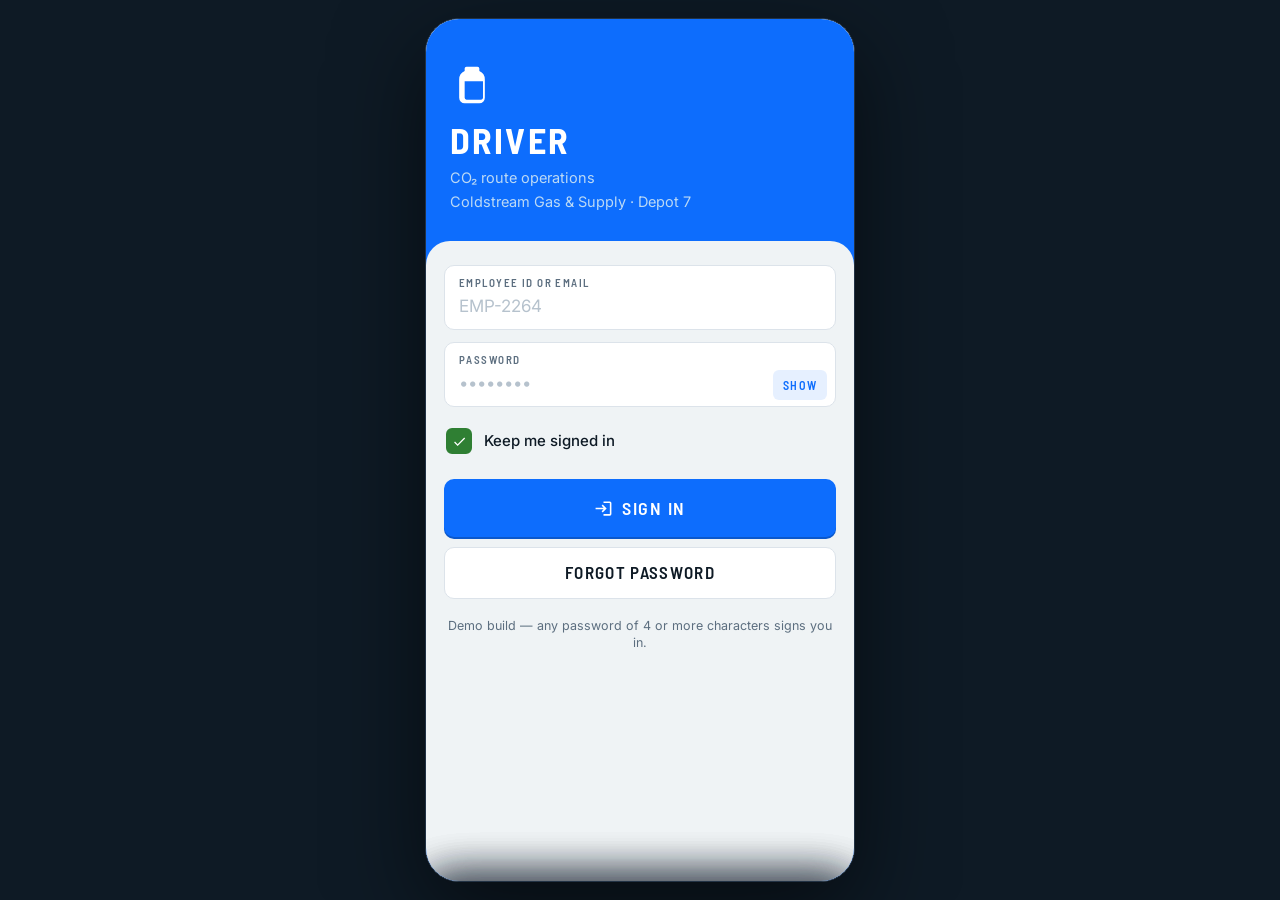
==== commit 719da3ae: "Add files via upload" ====
--- a/index.html
+++ b/index.html
@@ -4,7 +4,7 @@
 <meta charset="utf-8">
 <meta name="viewport" content="width=device-width,initial-scale=1,viewport-fit=cover,maximum-scale=1">
 <title>Driver App — CO₂ Route</title>
-<meta name="theme-color" content="#1976D2">
+<meta name="theme-color" content="#0D6EFD">
 <meta name="mobile-web-app-capable" content="yes">
 <meta name="apple-mobile-web-app-capable" content="yes">
 <meta name="apple-mobile-web-app-status-bar-style" content="black-translucent">
@@ -13,507 +13,7 @@
 <link rel="preconnect" href="https://fonts.googleapis.com">
 <link rel="preconnect" href="https://fonts.gstatic.com" crossorigin>
 <link href="https://fonts.googleapis.com/css2?family=Barlow+Semi+Condensed:wght@500;600;700&family=Inter:wght@400;500;600;700&display=swap" rel="stylesheet">
-<style>
-/* ============================================================
-   DESIGN TOKENS
-   Palette is fixed by brief. Neutrals + amber added for the
-   states the brief implies (pending, paused, skipped).
-   ============================================================ */
-:root{
-  --blue:#1976D2;        /* header / primary CTA        */
-  --blue-dk:#12579B;
-  --blue-tint:#E8F1FB;
-  --green:#2E7D32;       /* completed                    */
-  --green-tint:#E9F3EA;
-  --cyan:#0288D1;        /* current stop                 */
-  --cyan-tint:#E4F3FB;
-  --red:#D32F2F;         /* problems                     */
-  --red-tint:#FBEAEA;
-  --amber:#F9A825;       /* paused / pending / skipped   */
-  --amber-tint:#FEF5E2;
-
-  --ink:#0E1A26;
-  --slate:#5C6F80;
-  --mute:#8A9AA8;
-  --line:#DCE4EC;
-  --canvas:#EDF1F5;
-  --panel:#FFFFFF;
-
-  --r-sm:10px; --r-md:14px; --r-lg:18px; --r-xl:24px;
-  --tap:52px;
-  --sh-1:0 1px 2px rgba(14,26,38,.06),0 1px 1px rgba(14,26,38,.04);
-  --sh-2:0 4px 16px rgba(14,26,38,.10);
-  --sh-3:0 -8px 40px rgba(14,26,38,.28);
-
-  --display:'Barlow Semi Condensed',-apple-system,'Segoe UI',sans-serif;
-  --body:'Inter',-apple-system,BlinkMacSystemFont,'Segoe UI',Roboto,sans-serif;
-
-  --safe-t:env(safe-area-inset-top,0px);
-  --safe-b:env(safe-area-inset-bottom,0px);
-}
-*,*::before,*::after{box-sizing:border-box}
-html,body{height:100%}
-body{
-  margin:0;font-family:var(--body);color:var(--ink);
-  background:#0E1A26;
-  -webkit-font-smoothing:antialiased;
-  -webkit-tap-highlight-color:transparent;
-  overscroll-behavior-y:none;
-}
-button,input,select,textarea{font:inherit;color:inherit}
-button{cursor:pointer;border:0;background:none}
-:focus-visible{outline:3px solid var(--cyan);outline-offset:2px;border-radius:4px}
-
-/* device frame on desktop; edge-to-edge on phones */
-#app{
-  position:relative;width:100%;max-width:430px;min-width:320px;margin:0 auto;
-  height:100dvh;background:var(--canvas);overflow:hidden;
-  display:flex;flex-direction:column;
-}
-@media (min-width:520px){
-  body{display:flex;align-items:center;justify-content:center;padding:20px}
-  #app{height:min(920px,96dvh);border-radius:34px;box-shadow:0 30px 90px rgba(0,0,0,.55);border:1px solid #223244}
-}
-
-/* ============================================================ TYPE */
-.eyebrow{font-family:var(--display);font-size:12px;font-weight:600;letter-spacing:.14em;text-transform:uppercase;color:var(--mute)}
-.num{font-family:var(--display);font-weight:700;font-variant-numeric:tabular-nums;letter-spacing:-.01em}
-h1,h2,h3{margin:0;font-weight:700;letter-spacing:-.02em}
-
-/* ============================================================ SCREENS */
-.screen{display:none;flex:1;min-height:0;flex-direction:column}
-.screen.on{display:flex}
-.scroll{flex:1;min-height:0;overflow-y:auto;-webkit-overflow-scrolling:touch;overscroll-behavior:contain}
-.pad{padding:16px 16px 28px}
-
-/* ============================================================ TOP BAR */
-.topbar{
-  background:var(--blue);color:#fff;padding:calc(var(--safe-t) + 10px) 14px 0;
-  box-shadow:var(--sh-2);z-index:5;flex:none;
-}
-.topbar.plain{padding-bottom:14px}
-.tb-row{display:flex;align-items:center;gap:12px;min-height:44px}
-.tb-title{font-family:var(--display);font-size:21px;font-weight:600;letter-spacing:.01em;line-height:1.1}
-.tb-sub{font-size:11.5px;color:#BBD9F5;letter-spacing:.02em;margin-top:1px}
-.tb-btn{
-  width:44px;height:44px;border-radius:12px;display:grid;place-items:center;
-  background:rgba(255,255,255,.14);color:#fff;flex:none;
-}
-.tb-btn:active{background:rgba(255,255,255,.28)}
-.tb-btn.on{background:var(--amber);color:#3A2600}
-.tb-btn svg{width:20px;height:20px;fill:currentColor}
-
-/* ---- SIGNATURE: TANK GAUGE ------------------------------- */
-.gauge{padding:12px 0 13px}
-.gauge-head{display:flex;align-items:baseline;justify-content:space-between;margin-bottom:7px}
-.gauge-label{font-family:var(--display);font-size:11px;font-weight:600;letter-spacing:.16em;text-transform:uppercase;color:#A8CDF0}
-.gauge-read{font-family:var(--display);font-size:15px;font-weight:700;color:#fff;font-variant-numeric:tabular-nums}
-.gauge-read small{font-size:11px;font-weight:600;color:#A8CDF0;letter-spacing:.06em}
-.ticks{display:flex;gap:2px;height:14px;align-items:stretch}
-.tick{flex:1;background:rgba(255,255,255,.16);border-radius:2px;transition:background .45s ease}
-.tick.full{background:#fff}
-.tick.spent{background:rgba(255,255,255,.34)}
-.gauge-foot{display:flex;justify-content:space-between;margin-top:7px;font-size:11.5px;color:#BBD9F5;letter-spacing:.03em}
-.gauge-foot b{color:#fff;font-family:var(--display);font-size:13px;letter-spacing:.02em}
-
-/* ============================================================ BANNERS */
-.banner{
-  display:flex;gap:10px;align-items:flex-start;padding:11px 13px;border-radius:var(--r-md);
-  font-size:13.5px;line-height:1.4;margin-bottom:12px;
-}
-.banner.paused{background:var(--amber-tint);border:1.5px solid #EBC26A;color:#6B4B00}
-.banner.alert{background:var(--cyan-tint);border:1.5px solid #9BD3EF;color:#0B4A66}
-.banner b{display:block;font-size:13px;margin-bottom:1px}
-.banner .x{margin-left:auto;font-size:20px;line-height:1;color:inherit;opacity:.5;padding:0 2px}
-
-/* ============================================================ BUTTONS */
-.btn{
-  width:100%;min-height:var(--tap);border-radius:var(--r-md);
-  font-family:var(--display);font-size:17px;font-weight:600;letter-spacing:.08em;text-transform:uppercase;
-  display:flex;align-items:center;justify-content:center;gap:9px;
-  transition:transform .08s ease,filter .15s ease;
-}
-.btn:active{transform:scale(.985);filter:brightness(.94)}
-.btn svg{width:19px;height:19px;fill:currentColor}
-.btn-primary{background:var(--blue);color:#fff;box-shadow:0 2px 0 var(--blue-dk)}
-.btn-danger{background:var(--red);color:#fff;box-shadow:0 2px 0 #9E2020}
-.btn-cyan{background:var(--cyan);color:#fff;box-shadow:0 2px 0 #01669B}
-.btn-green{background:var(--green);color:#fff;box-shadow:0 2px 0 #1F5B23}
-.btn-ghost{background:var(--panel);color:var(--ink);border:1.5px solid var(--line)}
-.btn-xl{min-height:58px;font-size:18px}
-.btn:disabled{opacity:.45;box-shadow:none;pointer-events:none}
-.btn-row{display:flex;gap:10px}
-.btn-row .btn{flex:1}
-
-/* ============================================================ CARDS */
-.card{background:var(--panel);border-radius:var(--r-lg);box-shadow:var(--sh-1);border:1px solid var(--line);overflow:hidden}
-.card + .card{margin-top:12px}
-.sect{margin:22px 0 10px;display:flex;align-items:center;gap:9px}
-.sect:first-child{margin-top:4px}
-.sect .eyebrow{white-space:nowrap}
-.sect hr{flex:1;border:0;border-top:1px solid var(--line);margin:0}
-
-/* ---- pills ---- */
-.pill{
-  display:inline-flex;align-items:center;gap:5px;padding:4px 10px;border-radius:999px;
-  font-family:var(--display);font-size:11.5px;font-weight:600;letter-spacing:.1em;text-transform:uppercase;
-}
-.pill-green{background:var(--green-tint);color:var(--green)}
-.pill-cyan{background:var(--cyan-tint);color:#01659A}
-.pill-blue{background:var(--blue-tint);color:var(--blue-dk)}
-.pill-red{background:var(--red-tint);color:var(--red)}
-.pill-amber{background:var(--amber-tint);color:#8A5C00}
-.pill-grey{background:#EEF2F6;color:var(--slate)}
-.dot{width:6px;height:6px;border-radius:50%;background:currentColor}
-
-/* ============================================================ FORM FIELDS
-   Full-width, rounded, inset floating label. */
-.field{
-  position:relative;display:block;width:100%;background:var(--panel);
-  border:1.5px solid var(--line);border-radius:var(--r-md);
-  padding:9px 14px 10px;margin-bottom:12px;transition:border-color .15s,box-shadow .15s;
-}
-.field:focus-within{border-color:var(--blue);box-shadow:0 0 0 3px rgba(25,118,210,.14)}
-.field > span{
-  display:block;font-family:var(--display);font-size:11px;font-weight:600;
-  letter-spacing:.13em;text-transform:uppercase;color:var(--slate);margin-bottom:2px;
-}
-.field:focus-within > span{color:var(--blue)}
-.field input,.field select,.field textarea{
-  width:100%;border:0;background:none;outline:none;font-size:17px;font-weight:500;padding:0;
-}
-.field input::placeholder,.field textarea::placeholder{color:#B6C2CD;font-weight:400}
-.field textarea{resize:none;line-height:1.45;font-size:15.5px}
-.field select{-webkit-appearance:none;appearance:none;font-family:var(--display);font-size:19px;font-weight:600}
-.field.sel::after{
-  content:"";position:absolute;right:16px;top:50%;width:9px;height:9px;
-  border-right:2.5px solid var(--slate);border-bottom:2.5px solid var(--slate);
-  transform:translateY(-70%) rotate(45deg);pointer-events:none;
-}
-.field .unit{position:absolute;right:14px;bottom:11px;font-family:var(--display);font-size:14px;font-weight:600;color:var(--mute);letter-spacing:.06em}
-.field .pre{font-family:var(--display);font-size:17px;font-weight:600;color:var(--mute);margin-right:2px}
-.field .inline{display:flex;align-items:center}
-.field.big input{font-family:var(--display);font-size:30px;font-weight:700;letter-spacing:-.01em}
-.field.locked{background:#F4F7F9;border-style:dashed}
-.field-2{display:flex;gap:10px}
-.field-2 .field{flex:1}
-.hint{font-size:12.5px;color:var(--slate);margin:-6px 2px 14px;line-height:1.4}
-
-/* ---- checklist ---- */
-.check{
-  display:flex;align-items:center;gap:12px;min-height:var(--tap);
-  padding:0 14px;border-bottom:1px solid var(--line);
-}
-.check:last-child{border-bottom:0}
-.check input{position:absolute;opacity:0;pointer-events:none}
-.check .box{
-  width:26px;height:26px;border-radius:8px;border:2px solid #C2CDD8;flex:none;
-  display:grid;place-items:center;transition:.15s;
-}
-.check .box svg{width:15px;height:15px;fill:#fff;opacity:0;transform:scale(.6);transition:.15s}
-.check input:checked ~ .box{background:var(--green);border-color:var(--green)}
-.check input:checked ~ .box svg{opacity:1;transform:scale(1)}
-.check input:focus-visible ~ .box{outline:3px solid var(--cyan);outline-offset:2px}
-.check span{font-size:15px;font-weight:500}
-
-/* ============================================================ ROUTE LIST */
-.route-item{display:block;width:100%;text-align:left;padding:15px 16px;border-bottom:1px solid var(--line)}
-.route-item:last-child{border-bottom:0}
-.route-item:active{background:var(--blue-tint)}
-.route-top{display:flex;align-items:center;gap:10px;margin-bottom:5px}
-.route-code{font-family:var(--display);font-size:18px;font-weight:700;letter-spacing:.02em}
-.route-name{font-size:14px;color:var(--slate);margin-bottom:9px}
-.route-meta{display:flex;align-items:center;gap:14px;font-size:12.5px;color:var(--slate)}
-.route-meta b{font-family:var(--display);font-size:14px;color:var(--ink);letter-spacing:.02em}
-.mini-bar{height:5px;border-radius:3px;background:var(--canvas);overflow:hidden;margin-top:11px}
-.mini-bar i{display:block;height:100%;border-radius:3px;background:var(--cyan);transition:width .5s}
-.mini-bar.done i{background:var(--green)}
-
-/* ============================================================ STOP SPINE
-   Sequence is real information here — stops must be run in order,
-   so the route renders as a literal line with numbered nodes. */
-.spine{position:relative;padding-left:38px}
-.spine::before{
-  content:"";position:absolute;left:14px;top:16px;bottom:16px;width:2px;
-  background:repeating-linear-gradient(180deg,var(--line) 0 6px,transparent 6px 12px);
-}
-.stop{position:relative;margin-bottom:12px}
-.node{
-  position:absolute;left:-38px;top:16px;width:30px;height:30px;border-radius:50%;
-  display:grid;place-items:center;font-family:var(--display);font-size:14px;font-weight:700;
-  background:var(--canvas);color:var(--slate);border:2px solid var(--canvas);box-shadow:0 0 0 4px var(--canvas);
-}
-.node svg{width:16px;height:16px;fill:#fff}
-.stop.done .node{background:var(--green);color:#fff;border-color:var(--green)}
-.stop.current .node{background:var(--cyan);color:#fff;border-color:var(--cyan)}
-.stop.skipped .node{background:var(--amber);color:#4A3200;border-color:var(--amber)}
-
-.stop-card{background:var(--panel);border-radius:var(--r-lg);border:1px solid var(--line);box-shadow:var(--sh-1);padding:14px}
-.stop.current .stop-card{
-  border:2px solid var(--cyan);box-shadow:0 6px 22px rgba(2,136,209,.20);padding:15px 14px 14px;
-}
-.stop.pending .stop-card{background:#F6F8FA;box-shadow:none;border-color:#E3E9EF}
-.stop.pending .cust{color:var(--slate)}
-.stop.done .stop-card{border-left:4px solid var(--green)}
-.stop-head{display:flex;align-items:flex-start;gap:10px;margin-bottom:3px}
-.cust{font-size:16.5px;font-weight:700;letter-spacing:-.01em;line-height:1.25;flex:1}
-.addr{font-size:13.5px;color:var(--slate);line-height:1.45}
-.stop.current .addr{font-size:14.5px;color:#3D4E5C}
-.stop-tags{display:flex;flex-wrap:wrap;gap:6px;margin-top:10px}
-.readout{display:flex;gap:0;margin-top:12px;border-top:1px solid var(--line);padding-top:11px}
-.readout div{flex:1;border-right:1px solid var(--line);padding-right:10px}
-.readout div:last-child{border-right:0;padding-left:12px}
-.readout .k{font-family:var(--display);font-size:10.5px;font-weight:600;letter-spacing:.13em;text-transform:uppercase;color:var(--mute)}
-.readout .v{font-family:var(--display);font-size:19px;font-weight:700;margin-top:1px;font-variant-numeric:tabular-nums}
-.readout .v.green{color:var(--green)}
-.stop-note{margin-top:9px;font-size:13px;color:var(--slate);background:var(--canvas);border-radius:var(--r-sm);padding:8px 10px;line-height:1.4}
-.stop .btn{margin-top:13px}
-.eta{font-family:var(--display);font-size:13px;font-weight:600;color:var(--slate);letter-spacing:.04em;white-space:nowrap;padding-top:2px}
-
-/* ============================================================ MAP */
-.mapwrap{position:relative;background:#E6EDF2;border-radius:var(--r-lg);overflow:hidden;border:1px solid var(--line)}
-.mapwrap svg{display:block;width:100%;height:auto}
-.map-badge{
-  position:absolute;left:12px;top:12px;background:rgba(255,255,255,.94);backdrop-filter:blur(6px);
-  border-radius:999px;padding:6px 12px;font-family:var(--display);font-size:12px;font-weight:600;
-  letter-spacing:.1em;text-transform:uppercase;color:var(--slate);box-shadow:var(--sh-1);
-}
-.gps-grid{display:flex;gap:10px;margin-top:12px}
-.gps-grid .card{flex:1;padding:12px 13px;margin:0}
-.gps-grid .k{font-family:var(--display);font-size:10.5px;font-weight:600;letter-spacing:.13em;text-transform:uppercase;color:var(--mute)}
-.gps-grid .v{font-family:var(--display);font-size:20px;font-weight:700;margin-top:2px;font-variant-numeric:tabular-nums}
-@keyframes ping{0%{r:7;opacity:.55}100%{r:22;opacity:0}}
-.ping{animation:ping 2.2s ease-out infinite}
-
-/* ============================================================ CHAT */
-.chat{flex:1;min-height:0;display:flex;flex-direction:column;background:var(--canvas)}
-.chat-log{flex:1;min-height:0;overflow-y:auto;padding:14px 14px 6px;display:flex;flex-direction:column;gap:9px}
-.msg{max-width:82%;padding:10px 13px;border-radius:16px;font-size:14.5px;line-height:1.45;box-shadow:var(--sh-1)}
-.msg .who{font-family:var(--display);font-size:10.5px;font-weight:600;letter-spacing:.13em;text-transform:uppercase;opacity:.65;margin-bottom:3px}
-.msg .t{display:block;font-size:10.5px;opacity:.55;margin-top:5px;font-variant-numeric:tabular-nums}
-.msg.them{align-self:flex-start;background:var(--panel);border-bottom-left-radius:5px}
-.msg.me{align-self:flex-end;background:var(--blue);color:#fff;border-bottom-right-radius:5px}
-.msg.sys{align-self:center;max-width:92%;background:var(--cyan-tint);border:1.5px solid #9BD3EF;color:#0B4A66;font-size:13px;text-align:center;border-radius:12px}
-.chat-bar{flex:none;background:var(--panel);border-top:1px solid var(--line);padding:10px 12px calc(10px + var(--safe-b));display:flex;gap:9px;align-items:flex-end}
-.chat-bar textarea{
-  flex:1;min-height:46px;max-height:110px;border:1.5px solid var(--line);border-radius:23px;
-  padding:12px 16px;font-size:15px;outline:none;resize:none;background:var(--canvas);line-height:1.35;
-}
-.chat-bar textarea:focus{border-color:var(--blue);background:#fff}
-.icon-btn{width:46px;height:46px;border-radius:50%;flex:none;display:grid;place-items:center;background:var(--canvas);color:var(--slate);border:1.5px solid var(--line)}
-.icon-btn svg{width:21px;height:21px;fill:currentColor}
-.icon-btn.on{background:var(--blue);border-color:var(--blue);color:#fff}
-.icon-btn.rec{background:var(--red);border-color:var(--red);color:#fff;animation:rec 1.1s ease-in-out infinite}
-@keyframes rec{50%{box-shadow:0 0 0 9px rgba(211,47,47,.22)}}
-.voice-strip{display:flex;gap:8px;padding:9px 14px;background:var(--panel);border-bottom:1px solid var(--line);align-items:center;flex:none}
-.voice-strip .eyebrow{margin-right:auto}
-.tog{display:flex;align-items:center;gap:7px;padding:6px 11px;border-radius:999px;background:var(--canvas);border:1.5px solid var(--line);font-family:var(--display);font-size:12px;font-weight:600;letter-spacing:.09em;text-transform:uppercase;color:var(--slate)}
-.tog.on{background:var(--green-tint);border-color:var(--green);color:var(--green)}
-.tog svg{width:15px;height:15px;fill:currentColor}
-
-/* ============================================================ PROBLEM LIST */
-.prob{display:flex;gap:12px;padding:14px 15px;border-bottom:1px solid var(--line)}
-.prob:last-child{border-bottom:0}
-.prob-ic{width:38px;height:38px;border-radius:11px;flex:none;display:grid;place-items:center}
-.prob-ic svg{width:20px;height:20px;fill:#fff}
-.prob b{display:block;font-size:15px;margin-bottom:2px}
-.prob p{margin:0;font-size:13px;color:var(--slate);line-height:1.45}
-.prob .t{font-family:var(--display);font-size:11.5px;letter-spacing:.08em;color:var(--mute);margin-top:6px;display:block;text-transform:uppercase}
-.empty{text-align:center;padding:44px 26px;color:var(--slate)}
-.empty svg{width:46px;height:46px;fill:#C6D2DC;margin-bottom:12px}
-.empty b{display:block;font-size:16px;color:var(--ink);margin-bottom:5px}
-.empty p{margin:0;font-size:14px;line-height:1.5}
-
-/* ============================================================ BOTTOM NAV */
-.nav{
-  flex:none;display:flex;background:var(--panel);border-top:1px solid var(--line);
-  padding-bottom:var(--safe-b);box-shadow:0 -2px 12px rgba(14,26,38,.05);z-index:4;
-}
-.nav button{
-  flex:1;min-height:58px;display:flex;flex-direction:column;align-items:center;justify-content:center;gap:3px;
-  color:var(--mute);position:relative;padding-top:4px;
-}
-.nav svg{width:23px;height:23px;fill:currentColor}
-.nav span{font-family:var(--display);font-size:11px;font-weight:600;letter-spacing:.09em;text-transform:uppercase}
-.nav button.on{color:var(--blue)}
-.nav .badge{
-  position:absolute;top:5px;right:50%;margin-right:-24px;min-width:18px;height:18px;padding:0 5px;
-  border-radius:9px;background:var(--red);color:#fff;font-family:var(--display);font-size:11px;font-weight:700;
-  display:grid;place-items:center;
-}
-
-/* ============================================================ SHEETS */
-.scrim{position:absolute;inset:0;background:rgba(10,20,30,.55);opacity:0;pointer-events:none;transition:opacity .22s;z-index:20;backdrop-filter:blur(2px)}
-.scrim.on{opacity:1;pointer-events:auto}
-.sheet{
-  position:absolute;left:0;right:0;bottom:0;z-index:21;background:var(--canvas);
-  border-radius:var(--r-xl) var(--r-xl) 0 0;box-shadow:var(--sh-3);
-  transform:translateY(101%);transition:transform .3s cubic-bezier(.32,.72,0,1);
-  max-height:94%;display:flex;flex-direction:column;
-}
-.sheet.on{transform:translateY(0)}
-.grab{width:38px;height:4px;border-radius:2px;background:#C6D2DC;margin:9px auto 0;flex:none}
-.sheet-head{padding:12px 18px 13px;border-bottom:1px solid var(--line);background:var(--panel);flex:none}
-.sheet-head h2{font-size:19px}
-.sheet-head .sub{font-size:13.5px;color:var(--slate);margin-top:3px;line-height:1.45}
-.sheet-body{overflow-y:auto;padding:16px 16px 8px;flex:1;min-height:0}
-.sheet-foot{padding:12px 16px calc(14px + var(--safe-b));border-top:1px solid var(--line);background:var(--panel);flex:none}
-.sheet-tags{display:flex;flex-wrap:wrap;gap:6px;margin-top:9px}
-
-/* issue picker */
-.issue{
-  display:flex;align-items:center;gap:13px;width:100%;text-align:left;padding:15px;
-  background:var(--panel);border:1.5px solid var(--line);border-radius:var(--r-lg);margin-bottom:11px;
-}
-.issue:active{transform:scale(.99)}
-.issue.sel{border-color:var(--red);background:var(--red-tint)}
-.issue-ic{width:44px;height:44px;border-radius:13px;flex:none;display:grid;place-items:center}
-.issue-ic svg{width:23px;height:23px;fill:#fff}
-.issue b{display:block;font-size:16px;margin-bottom:2px}
-.issue p{margin:0;font-size:13px;color:var(--slate);line-height:1.4}
-
-/* ============================================================ SUMMARY */
-.metrics{display:grid;grid-template-columns:1fr 1fr;gap:11px}
-.metric{background:var(--panel);border:1px solid var(--line);border-radius:var(--r-lg);padding:14px;box-shadow:var(--sh-1)}
-.metric .k{font-family:var(--display);font-size:11px;font-weight:600;letter-spacing:.13em;text-transform:uppercase;color:var(--slate);line-height:1.3}
-.metric .v{font-family:var(--display);font-size:32px;font-weight:700;margin-top:6px;line-height:1;font-variant-numeric:tabular-nums;letter-spacing:-.02em}
-.metric .u{font-size:14px;font-weight:600;color:var(--mute);margin-left:3px}
-.metric.wide{grid-column:1/-1}
-.metric.green .v{color:var(--green)}
-.metric.blue .v{color:var(--blue)}
-.hero-tank{background:var(--ink);color:#fff;border-radius:var(--r-lg);padding:18px;text-align:center;margin-bottom:14px}
-.hero-tank .k{font-family:var(--display);font-size:11.5px;letter-spacing:.18em;text-transform:uppercase;color:#7E93A5}
-.hero-tank .v{font-family:var(--display);font-size:52px;font-weight:700;line-height:1;margin:7px 0 2px;letter-spacing:-.02em}
-.hero-tank .s{font-size:13px;color:#9DB2C2}
-
-/* ============================================================ TOAST */
-.toast{
-  position:absolute;left:14px;right:14px;bottom:calc(74px + var(--safe-b));z-index:40;
-  background:var(--ink);color:#fff;border-radius:var(--r-md);padding:13px 15px;
-  font-size:14px;line-height:1.4;box-shadow:var(--sh-2);display:flex;gap:10px;align-items:center;
-  transform:translateY(20px);opacity:0;pointer-events:none;transition:.25s;
-}
-.toast.on{transform:translateY(0);opacity:1}
-.toast svg{width:19px;height:19px;fill:#6FD07A;flex:none}
-.toast.warn svg{fill:var(--amber)}
-
-.splash{position:absolute;inset:0;background:var(--blue);z-index:60;display:grid;place-items:center;transition:opacity .4s}
-.splash.off{opacity:0;pointer-events:none}
-.splash .mark{text-align:center;color:#fff}
-.splash .mark svg{width:62px;height:62px;fill:#fff;margin-bottom:14px}
-.splash .mark b{display:block;font-family:var(--display);font-size:26px;letter-spacing:.08em;text-transform:uppercase}
-.splash .mark span{font-size:13px;color:#BBD9F5;letter-spacing:.05em}
-
-/* ============================================================ AUTH */
-.auth{background:var(--blue)}
-.auth-wrap{flex:1;min-height:0;overflow-y:auto;display:flex;flex-direction:column}
-.auth-top{padding:calc(var(--safe-t) + 44px) 26px 28px;color:#fff;flex:none}
-.auth-top > svg{width:44px;height:44px;fill:#fff;margin-bottom:15px}
-.auth-top h1{font-family:var(--display);font-size:36px;letter-spacing:.06em;text-transform:uppercase;line-height:1}
-.auth-top p{margin:8px 0 0;font-size:14.5px;color:#BBD9F5;line-height:1.5}
-.auth-card{background:var(--canvas);border-radius:var(--r-xl) var(--r-xl) 0 0;padding:24px 18px calc(26px + var(--safe-b));flex:1}
-.field .rev{
-  position:absolute;right:8px;bottom:6px;padding:7px 10px;border-radius:9px;
-  font-family:var(--display);font-size:12px;font-weight:600;letter-spacing:.1em;
-  text-transform:uppercase;color:var(--blue);background:var(--blue-tint);
-}
-.check.bare{background:none;border:0;padding:0;margin:2px 2px 16px;min-height:44px}
-.errmsg{
-  display:flex;gap:8px;align-items:center;background:var(--red-tint);color:var(--red);
-  border-radius:var(--r-md);padding:11px 13px;font-size:13.5px;line-height:1.4;margin:-4px 0 14px;
-}
-.field.err{border-color:var(--red)}
-.field.err > span{color:var(--red)}
-
-/* ============================================================ HOME */
-.hero{
-  background:linear-gradient(158deg,#1E86EA 0%,#1976D2 46%,#12579B 100%);
-  color:#fff;border-radius:var(--r-xl);padding:17px 17px 15px;box-shadow:var(--sh-2);
-}
-.hero-top{display:flex;align-items:flex-start;gap:10px;margin-bottom:13px}
-.hero-top .k{font-family:var(--display);font-size:11px;font-weight:600;letter-spacing:.16em;text-transform:uppercase;color:#A8CDF0}
-.hero-top h2{font-size:19px;letter-spacing:-.01em;margin-top:3px;line-height:1.25}
-.hero .pill{background:rgba(255,255,255,.2);color:#fff}
-.hero .btn{margin-top:13px}
-.hero .btn-white{background:#fff;color:var(--blue-dk);box-shadow:0 2px 0 rgba(0,0,0,.14)}
-.hero-line{display:flex;gap:14px;font-size:12.5px;color:#BBD9F5;margin-top:11px}
-.hero-line b{font-family:var(--display);font-size:15px;color:#fff;letter-spacing:.02em}
-.hero.off{background:var(--panel);color:var(--ink);border:1px solid var(--line);box-shadow:var(--sh-1)}
-.hero.off .k{color:var(--mute)}
-.hero.off .hero-line{color:var(--slate)}
-.hero.off .hero-line b{color:var(--ink)}
-.hero.off .pill{background:var(--blue-tint);color:var(--blue-dk)}
-
-.strip{display:flex;background:var(--panel);border:1px solid var(--line);border-radius:var(--r-lg);overflow:hidden;box-shadow:var(--sh-1)}
-.strip div{flex:1;padding:12px 6px;border-right:1px solid var(--line);text-align:center}
-.strip div:last-child{border-right:0}
-.strip .k{font-family:var(--display);font-size:10px;font-weight:600;letter-spacing:.1em;text-transform:uppercase;color:var(--mute)}
-.strip .v{font-family:var(--display);font-size:20px;font-weight:700;margin-top:2px;font-variant-numeric:tabular-nums}
-
-.quick{display:grid;grid-template-columns:1fr 1fr;gap:11px}
-.tile{
-  background:var(--panel);border:1px solid var(--line);border-radius:var(--r-lg);padding:14px;
-  text-align:left;box-shadow:var(--sh-1);min-height:104px;display:flex;flex-direction:column;
-  justify-content:flex-end;position:relative;
-}
-.tile:active{transform:scale(.985)}
-.tile .ic{width:38px;height:38px;border-radius:12px;display:grid;place-items:center;margin-bottom:auto}
-.tile .ic svg{width:20px;height:20px;fill:#fff}
-.tile b{font-size:15px;display:block;margin-top:11px;letter-spacing:-.01em}
-.tile small{font-size:12.5px;color:var(--slate);line-height:1.35;display:block;margin-top:2px}
-.tile .n{
-  position:absolute;top:12px;right:12px;min-width:20px;height:20px;padding:0 6px;border-radius:10px;
-  background:var(--red);color:#fff;font-family:var(--display);font-size:12px;font-weight:700;display:grid;place-items:center;
-}
-.tile.dim{opacity:.55}
-
-/* ============================================================ AVATAR + PROFILE */
-.avatar{
-  width:44px;height:44px;border-radius:14px;display:grid;place-items:center;flex:none;
-  font-family:var(--display);font-size:17px;font-weight:700;letter-spacing:.04em;
-  background:rgba(255,255,255,.2);color:#fff;
-}
-.avatar.lg{width:74px;height:74px;border-radius:24px;font-size:29px;background:var(--blue-tint);color:var(--blue)}
-.prof-head{display:flex;gap:15px;align-items:center;padding:4px 2px 6px}
-.prof-head h2{font-size:21px;letter-spacing:-.02em}
-.prof-head p{margin:2px 0 8px;font-size:13.5px;color:var(--slate)}
-
-.row{display:flex;align-items:center;gap:12px;width:100%;text-align:left;padding:13px 15px;border-bottom:1px solid var(--line);min-height:var(--tap)}
-.row:last-child{border-bottom:0}
-.row .ic{width:36px;height:36px;border-radius:11px;display:grid;place-items:center;background:var(--blue-tint);color:var(--blue);flex:none}
-.row .ic svg{width:19px;height:19px;fill:currentColor}
-.row .tx{flex:1;min-width:0}
-.row b{font-size:15px;font-weight:600;display:block;letter-spacing:-.01em}
-.row small{font-size:12.5px;color:var(--slate);display:block;margin-top:1px;line-height:1.35}
-.row .chev{width:8px;height:8px;border-right:2.5px solid #B6C2CD;border-bottom:2.5px solid #B6C2CD;transform:rotate(-45deg);flex:none;margin-left:4px}
-.row .val{font-family:var(--display);font-size:15px;font-weight:600;color:var(--slate);letter-spacing:.02em;white-space:nowrap}
-.row.danger .ic{background:var(--red-tint);color:var(--red)}
-.row.danger b{color:var(--red)}
-button.row:active{background:var(--canvas)}
-
-.sw{width:48px;height:28px;border-radius:14px;background:#C9D4DE;position:relative;transition:background .2s;flex:none}
-.sw i{position:absolute;top:3px;left:3px;width:22px;height:22px;border-radius:50%;background:#fff;transition:left .2s;box-shadow:0 1px 3px rgba(14,26,38,.32)}
-.sw.on{background:var(--green)}
-.sw.on i{left:23px}
-
-/* ============================================================ PASSWORD */
-.reqs{display:grid;gap:7px;margin:-2px 2px 14px}
-.req{display:flex;align-items:center;gap:9px;font-size:13px;color:var(--slate)}
-.req i{width:17px;height:17px;border-radius:50%;border:1.5px solid #C6D2DC;display:grid;place-items:center;flex:none}
-.req i svg{width:10px;height:10px;fill:#fff;opacity:0;transition:.15s}
-.req.ok{color:var(--green)}
-.req.ok i{background:var(--green);border-color:var(--green)}
-.req.ok i svg{opacity:1}
-.meter{height:6px;border-radius:3px;background:#E0E7ED;overflow:hidden;margin:-4px 2px 7px}
-.meter i{display:block;height:100%;width:0;border-radius:3px;transition:width .3s,background .3s}
-.meter-lbl{font-family:var(--display);font-size:11.5px;font-weight:600;letter-spacing:.11em;text-transform:uppercase;margin:0 2px 14px}
-
-.navslot{flex:none}
-
-@media (prefers-reduced-motion:reduce){
-  *{animation-duration:.01ms!important;transition-duration:.01ms!important}
-}
-</style>
+<link rel="stylesheet" href="app.css">
 </head>
 <body>
 <div id="app" role="application" aria-label="CO2 driver route app">
@@ -589,14 +89,14 @@
   </section>
 
   <!-- ═══════════ 1a. ROUTE SELECTION ═══════════ -->
-  <section class="screen" id="s-routes" aria-label="Select route">
+  <section class="screen" id="s-routes" aria-label="Today's route">
     <header class="topbar plain">
       <div class="tb-row">
         <button class="tb-btn" id="routes-home" aria-label="Back to home">
           <svg viewBox="0 0 24 24"><path d="M15.4 7.4 14 6l-6 6 6 6 1.4-1.4-4.6-4.6z"/></svg>
         </button>
         <div style="flex:1">
-          <div class="tb-title">My Routes</div>
+          <div class="tb-title">My Route</div>
           <div class="tb-sub" id="greet">Marcus Ellery · Depot 7 · Mon 25 Aug</div>
         </div>
         <button class="tb-btn" id="bell-routes" aria-label="Enable dispatch alerts">
@@ -605,11 +105,13 @@
       </div>
     </header>
     <div class="scroll"><div class="pad">
-      <div class="sect"><span class="eyebrow">Today</span><hr></div>
-      <div class="card" id="routes-today"></div>
-      <div class="sect"><span class="eyebrow">Past routes</span><hr></div>
+      <div id="today-card"></div>
+      <div class="sect"><span class="eyebrow" id="man-label">Manifest</span><hr></div>
+      <div class="upnext" id="manifest"></div>
+      <div class="sect"><span class="eyebrow">Past shifts</span><hr></div>
       <div class="card" id="routes-past"></div>
-      <p class="hint" style="margin-top:16px">Routes are assigned by dispatch. Tap a past route to review its delivery log.</p>
+      <p class="hint" style="margin-top:16px">One route per driver per day, assigned by dispatch the night before. Tap a past shift to review its delivery log.</p>
+      <button class="btn btn-ghost" id="btn-demo">Demo · jump to a mid-route state</button>
     </div></div>
     <div class="navslot" data-homenav></div>
   </section>
@@ -618,7 +120,7 @@
   <section class="screen" id="s-inspect" aria-label="Truck inspection and clock in">
     <header class="topbar plain">
       <div class="tb-row">
-        <button class="tb-btn" id="back-routes" aria-label="Back to routes">
+        <button class="tb-btn" id="back-routes" aria-label="Back to my route">
           <svg viewBox="0 0 24 24"><path d="M15.4 7.4 14 6l-6 6 6 6 1.4-1.4-4.6-4.6z"/></svg>
         </button>
         <div style="flex:1">
@@ -694,42 +196,77 @@
     <!-- Tab: ROUTE -->
     <div class="scroll" id="tab-route"><div class="pad">
       <div id="banners"></div>
-      <div style="display:flex;flex-direction:column;gap:10px;margin-bottom:20px">
-        <button class="btn btn-danger" id="btn-problem">
-          <svg viewBox="0 0 24 24"><path d="M12 2 1 21h22L12 2zm1 14h-2v2h2v-2zm0-7h-2v5h2V9z"/></svg>
-          Report problem
-        </button>
-        <button class="btn btn-primary btn-xl" id="btn-next">
-          <svg viewBox="0 0 24 24"><path d="M21.7 11.3 12.7 2.3a1 1 0 0 0-1.4 0l-9 9a1 1 0 0 0 0 1.4l9 9a1 1 0 0 0 1.4 0l9-9a1 1 0 0 0 0-1.4zM13 14v-2.5h-3V15H8v-4.5a1 1 0 0 1 1-1h4V7l3.5 3.5L13 14z"/></svg>
-          Next stop
-        </button>
-      </div>
-      <div class="sect"><span class="eyebrow">Stop sequence</span><hr></div>
-      <div class="spine" id="stops"></div>
+      <div id="pause-card"></div>
+      <div id="done-strip"></div>
+      <div id="current-wrap"></div>
+      <div id="next-wrap"></div>
       <div id="finish-wrap"></div>
-    </div></div>
-
-    <!-- Tab: MAP -->
-    <div class="scroll" id="tab-map" style="display:none"><div class="pad">
-      <div class="mapwrap">
-        <div class="map-badge" id="map-badge">Locating…</div>
-        <svg id="map-svg" viewBox="0 0 360 330" aria-label="Route map"></svg>
-      </div>
-      <div class="gps-grid">
-        <div class="card"><div class="k">To next stop</div><div class="v" id="gps-dist">—</div></div>
-        <div class="card"><div class="k">Speed</div><div class="v" id="gps-speed">—</div></div>
-      </div>
-      <div class="gps-grid">
-        <div class="card"><div class="k">Latitude</div><div class="v" id="gps-lat" style="font-size:15px">—</div></div>
-        <div class="card"><div class="k">Longitude</div><div class="v" id="gps-lng" style="font-size:15px">—</div></div>
-      </div>
-      <p class="hint" id="gps-note" style="margin-top:12px">Live position updates while the app is open.</p>
-      <button class="btn btn-cyan" id="btn-navigate" style="margin-bottom:10px">
-        <svg viewBox="0 0 24 24"><path d="m21 3-8 18-2.5-7.5L3 11z"/></svg>
-        Open turn-by-turn
+      <button class="btn btn-ghost" id="btn-break" style="margin-top:16px">
+        <svg viewBox="0 0 24 24" style="fill:#B07A00"><path d="M8 5h3v14H8zm5 0h3v14h-3z"/></svg>
+        <span id="break-label">Pause route</span>
       </button>
-      <button class="btn btn-ghost" id="btn-recenter">Re-center on me</button>
-    </div></div>
+    </div></div>
+
+    <!-- Tab: MAP — the navigation screen the shift runs on -->
+    <div class="drive" id="tab-map" style="display:none">
+
+      <!-- truck & tank status bar -->
+      <div class="drive-status">
+        <div class="dstat" style="flex:none">
+          <span class="k">Truck</span>
+          <span class="v" id="d-truck">TRK-001</span>
+        </div>
+        <div class="dsep"></div>
+        <div class="dstat" style="flex:1;min-width:0">
+          <span class="k">Tank on board</span>
+          <span class="v"><span id="d-tanklbs">4,200</span> lb</span>
+          <span class="dsbar"><i id="d-tank" style="width:100%"></i></span>
+        </div>
+        <div class="dsep"></div>
+        <div class="dstat" style="flex:none;text-align:right">
+          <span class="k">Fuel</span>
+          <span class="v" id="d-fuel">88%</span>
+        </div>
+        <div class="dsep"></div>
+        <div class="dstat" style="flex:none;text-align:right">
+          <span class="k">Stop</span>
+          <span class="v" id="d-stop">1 / 5</span>
+        </div>
+      </div>
+
+      <!-- map + overlays -->
+      <div class="drive-map">
+        <svg id="map-svg" preserveAspectRatio="xMidYMid slice" aria-label="Route map"></svg>
+        <div class="navcard" id="navcard"></div>
+        <div class="reopt" id="reopt"></div>
+        <div class="mapchip" id="mapchip"><i></i><span>Locating…</span></div>
+        <div class="maptools">
+          <button class="mtool" id="mt-turn" aria-label="Open turn-by-turn directions">
+            <svg viewBox="0 0 24 24"><path d="m21 3-8 18-2.5-7.5L3 11z"/></svg>
+          </button>
+          <button class="mtool on" id="mt-follow" aria-label="Follow my position" aria-pressed="true">
+            <svg viewBox="0 0 24 24"><path d="M12 8a4 4 0 1 0 4 4 4 4 0 0 0-4-4zm9 3h-2.06A7 7 0 0 0 13 5.06V3h-2v2.06A7 7 0 0 0 5.06 11H3v2h2.06A7 7 0 0 0 11 18.94V21h2v-2.06A7 7 0 0 0 18.94 13H21z"/></svg>
+          </button>
+        </div>
+      </div>
+
+      <!-- action zone: safety first, then the one big control -->
+      <div class="drive-actions">
+        <div class="acts">
+          <button class="act sos" id="act-sos">
+            <svg viewBox="0 0 24 24"><path d="M12 2 1 21h22L12 2zm1 14h-2v2h2v-2zm0-7h-2v5h2V9z"/></svg>SOS
+          </button>
+          <button class="act chat" id="act-chat">
+            <svg viewBox="0 0 24 24"><path d="M20 2H4a2 2 0 0 0-2 2v18l4-4h14a2 2 0 0 0 2-2V4a2 2 0 0 0-2-2z"/></svg>Dispatch
+            <i class="n" id="act-badge" hidden>0</i>
+          </button>
+          <button class="act mic" id="act-mic">
+            <svg viewBox="0 0 24 24"><path d="M12 14a3 3 0 0 0 3-3V5a3 3 0 0 0-6 0v6a3 3 0 0 0 3 3zm5-3a5 5 0 0 1-4 4.9V19h3v2H8v-2h3v-3.1A5 5 0 0 1 7 11h2a3 3 0 0 0 6 0h2z"/></svg>Voice
+          </button>
+        </div>
+        <div id="drive-cta"></div>
+      </div>
+    </div>
 
     <!-- Tab: CHAT -->
     <div class="chat" id="tab-chat" style="display:none">
@@ -792,6 +329,7 @@
       </div>
       <div class="metrics">
         <div class="metric"><div class="k">Driving time</div><div class="v" id="w-time">0:00</div></div>
+        <div class="metric"><div class="k">Break time</div><div class="v" id="w-break">0:00</div></div>
         <div class="metric"><div class="k">Mileage</div><div class="v" id="w-miles">0<span class="u">mi</span></div></div>
         <div class="metric green"><div class="k">Money collected</div><div class="v" id="w-cash">$0</div></div>
         <div class="metric blue"><div class="k">Tank remaining</div><div class="v" id="w-left">0<span class="u">lb</span></div></div>
@@ -807,6 +345,25 @@
     </div></div>
   </section>
 
+  <!-- ═══════════ 4. REPORT A PROBLEM (full screen) ═══════════ -->
+  <section class="screen" id="s-problem" aria-label="Report a problem">
+    <header class="topbar plain" style="background:hsl(var(--destructive))">
+      <div class="tb-row">
+        <button class="tb-btn" id="prob-back" aria-label="Back">
+          <svg viewBox="0 0 24 24"><path d="M15.4 7.4 14 6l-6 6 6 6 1.4-1.4-4.6-4.6z"/></svg>
+        </button>
+        <div style="flex:1;min-width:0">
+          <div class="tb-title" id="prob-h">Report a Problem</div>
+          <div class="tb-sub" id="prob-s">Dispatch sees this the moment you send it</div>
+        </div>
+      </div>
+    </header>
+    <div class="scroll"><div class="pad" id="prob-pane"></div></div>
+    <div class="sheet-foot" id="prob-foot" hidden>
+      <button class="btn btn-danger btn-xl" id="btn-send-problem">Send to dispatch</button>
+    </div>
+  </section>
+
   <!-- ═══════════ 6. PROFILE ═══════════ -->
   <section class="screen" id="s-profile" aria-label="Profile">
     <header class="topbar plain">
@@ -944,20 +501,15 @@
     </div>
   </div>
 
-  <!-- 4. REPORT PROBLEM -->
-  <div class="sheet" id="sheet-problem" role="dialog" aria-modal="true" aria-labelledby="prob-title">
+  <!-- TAKE A BREAK -->
+  <div class="sheet" id="sheet-break" role="dialog" aria-modal="true" aria-labelledby="brk-title">
     <div class="grab"></div>
     <div class="sheet-head">
-      <h2 id="prob-title">Report a problem</h2>
-      <p class="sub">Dispatch sees this immediately and will re-optimize the rest of your route.</p>
-    </div>
-    <div class="sheet-body" id="prob-body"></div>
-    <div class="sheet-foot">
-      <div class="btn-row">
-        <button class="btn btn-ghost" data-close>Cancel</button>
-        <button class="btn btn-danger" id="btn-send-problem" style="flex:1.6" disabled>Send to dispatch</button>
-      </div>
-    </div>
+      <h2 id="brk-title">Pause the route</h2>
+      <p class="sub">Your shift clock keeps running. Break time is logged separately and comes off your driving hours.</p>
+    </div>
+    <div class="sheet-body" id="brk-body"></div>
+    <div class="sheet-foot"><button class="btn btn-ghost" data-close>Never mind</button></div>
   </div>
 
   <!-- PAST ROUTE VIEW -->
--- a/app.css
+++ b/app.css
@@ -0,0 +1 @@
+*,:after,:before{--tw-border-spacing-x:0;--tw-border-spacing-y:0;--tw-translate-x:0;--tw-translate-y:0;--tw-rotate:0;--tw-skew-x:0;--tw-skew-y:0;--tw-scale-x:1;--tw-scale-y:1;--tw-pan-x: ;--tw-pan-y: ;--tw-pinch-zoom: ;--tw-scroll-snap-strictness:proximity;--tw-gradient-from-position: ;--tw-gradient-via-position: ;--tw-gradient-to-position: ;--tw-ordinal: ;--tw-slashed-zero: ;--tw-numeric-figure: ;--tw-numeric-spacing: ;--tw-numeric-fraction: ;--tw-ring-inset: ;--tw-ring-offset-width:0px;--tw-ring-offset-color:#fff;--tw-ring-color:rgba(59,130,246,.5);--tw-ring-offset-shadow:0 0 #0000;--tw-ring-shadow:0 0 #0000;--tw-shadow:0 0 #0000;--tw-shadow-colored:0 0 #0000;--tw-blur: ;--tw-brightness: ;--tw-contrast: ;--tw-grayscale: ;--tw-hue-rotate: ;--tw-invert: ;--tw-saturate: ;--tw-sepia: ;--tw-drop-shadow: ;--tw-backdrop-blur: ;--tw-backdrop-brightness: ;--tw-backdrop-contrast: ;--tw-backdrop-grayscale: ;--tw-backdrop-hue-rotate: ;--tw-backdrop-invert: ;--tw-backdrop-opacity: ;--tw-backdrop-saturate: ;--tw-backdrop-sepia: ;--tw-contain-size: ;--tw-contain-layout: ;--tw-contain-paint: ;--tw-contain-style: }::backdrop{--tw-border-spacing-x:0;--tw-border-spacing-y:0;--tw-translate-x:0;--tw-translate-y:0;--tw-rotate:0;--tw-skew-x:0;--tw-skew-y:0;--tw-scale-x:1;--tw-scale-y:1;--tw-pan-x: ;--tw-pan-y: ;--tw-pinch-zoom: ;--tw-scroll-snap-strictness:proximity;--tw-gradient-from-position: ;--tw-gradient-via-position: ;--tw-gradient-to-position: ;--tw-ordinal: ;--tw-slashed-zero: ;--tw-numeric-figure: ;--tw-numeric-spacing: ;--tw-numeric-fraction: ;--tw-ring-inset: ;--tw-ring-offset-width:0px;--tw-ring-offset-color:#fff;--tw-ring-color:rgba(59,130,246,.5);--tw-ring-offset-shadow:0 0 #0000;--tw-ring-shadow:0 0 #0000;--tw-shadow:0 0 #0000;--tw-shadow-colored:0 0 #0000;--tw-blur: ;--tw-brightness: ;--tw-contrast: ;--tw-grayscale: ;--tw-hue-rotate: ;--tw-invert: ;--tw-saturate: ;--tw-sepia: ;--tw-drop-shadow: ;--tw-backdrop-blur: ;--tw-backdrop-brightness: ;--tw-backdrop-contrast: ;--tw-backdrop-grayscale: ;--tw-backdrop-hue-rotate: ;--tw-backdrop-invert: ;--tw-backdrop-opacity: ;--tw-backdrop-saturate: ;--tw-backdrop-sepia: ;--tw-contain-size: ;--tw-contain-layout: ;--tw-contain-paint: ;--tw-contain-style: }/*! tailwindcss v3.4.17 | MIT License | https://tailwindcss.com*/*,:after,:before{box-sizing:border-box;border:0 solid #e5e7eb}:after,:before{--tw-content:""}:host,html{line-height:1.5;-webkit-text-size-adjust:100%;-moz-tab-size:4;-o-tab-size:4;tab-size:4;font-family:Inter,ui-sans-serif,system-ui,-apple-system,Segoe UI,sans-serif;font-feature-settings:normal;font-variation-settings:normal;-webkit-tap-highlight-color:transparent}body{margin:0;line-height:inherit}hr{height:0;color:inherit;border-top-width:1px}abbr:where([title]){-webkit-text-decoration:underline dotted;text-decoration:underline dotted}h1,h2,h3,h4,h5,h6{font-size:inherit;font-weight:inherit}a{color:inherit;text-decoration:inherit}b,strong{font-weight:bolder}code,kbd,pre,samp{font-family:ui-monospace,SFMono-Regular,Menlo,Monaco,Consolas,Liberation Mono,Courier New,monospace;font-feature-settings:normal;font-variation-settings:normal;font-size:1em}small{font-size:80%}sub,sup{font-size:75%;line-height:0;position:relative;vertical-align:baseline}sub{bottom:-.25em}sup{top:-.5em}table{text-indent:0;border-color:inherit;border-collapse:collapse}button,input,optgroup,select,textarea{font-family:inherit;font-feature-settings:inherit;font-variation-settings:inherit;font-size:100%;font-weight:inherit;line-height:inherit;letter-spacing:inherit;color:inherit;margin:0;padding:0}button,select{text-transform:none}button,input:where([type=button]),input:where([type=reset]),input:where([type=submit]){-webkit-appearance:button;background-color:transparent;background-image:none}:-moz-focusring{outline:auto}:-moz-ui-invalid{box-shadow:none}progress{vertical-align:baseline}::-webkit-inner-spin-button,::-webkit-outer-spin-button{height:auto}[type=search]{-webkit-appearance:textfield;outline-offset:-2px}::-webkit-search-decoration{-webkit-appearance:none}::-webkit-file-upload-button{-webkit-appearance:button;font:inherit}summary{display:list-item}blockquote,dd,dl,figure,h1,h2,h3,h4,h5,h6,hr,p,pre{margin:0}fieldset{margin:0}fieldset,legend{padding:0}menu,ol,ul{list-style:none;margin:0;padding:0}dialog{padding:0}textarea{resize:vertical}input::-moz-placeholder,textarea::-moz-placeholder{opacity:1;color:#9ca3af}input::placeholder,textarea::placeholder{opacity:1;color:#9ca3af}[role=button],button{cursor:pointer}:disabled{cursor:default}audio,canvas,embed,iframe,img,object,svg,video{display:block;vertical-align:middle}img,video{max-width:100%;height:auto}[hidden]:where(:not([hidden=until-found])){display:none}:root{--background:207 24% 95%;--foreground:209 46% 10%;--card:0 0% 100%;--card-foreground:209 46% 10%;--popover:0 0% 100%;--popover-foreground:209 46% 10%;--primary:216 98% 52%;--primary-foreground:0 0% 100%;--primary-dark:216 90% 42%;--primary-tint:216 100% 95%;--secondary:207 24% 95%;--secondary-foreground:209 46% 10%;--muted:207 24% 95%;--muted-foreground:207 14% 60%;--accent:216 100% 95%;--accent-foreground:216 90% 42%;--destructive:0 65% 51%;--destructive-foreground:0 0% 100%;--destructive-tint:0 65% 95%;--success:123 46% 34%;--success-foreground:0 0% 100%;--success-tint:123 30% 93%;--warning:37 95% 56%;--warning-foreground:37 100% 12%;--warning-tint:37 90% 94%;--info:201 98% 41%;--info-foreground:0 0% 100%;--info-tint:201 80% 94%;--border:209 26% 89%;--input:209 26% 89%;--ring:216 98% 52%;--radius:0.875rem;--ink:209 46% 10%;--slate:209 16% 43%;--blue:#0d6efd;--blue-dk:#0a58ca;--blue-tint:#e7f0ff;--green:#2e7d32;--green-tint:#e9f3ea;--cyan:#0288d1;--cyan-tint:#e4f3fb;--red:#d32f2f;--red-tint:#fbeaea;--amber:#f9a825;--amber-tint:#fef5e2;--ink-hex:#0e1a26;--slate-hex:#5c6f80;--mute:#8a9aa8;--line:#dce4ec;--canvas:#edf1f5;--panel:#fff;--r-sm:10px;--r-md:14px;--r-lg:18px;--r-xl:24px;--tap:52px;--sh-1:0 1px 2px rgba(14,26,38,.06),0 1px 1px rgba(14,26,38,.04);--sh-2:0 4px 16px rgba(14,26,38,.1);--display:"Barlow Semi Condensed",ui-sans-serif,system-ui,sans-serif;--safe-t:env(safe-area-inset-top,0px);--safe-b:env(safe-area-inset-bottom,0px)}*{border-color:hsl(var(--border))}body,html{height:100%}body{margin:0;background-color:hsl(var(--ink));font-family:Inter,ui-sans-serif,system-ui,-apple-system,Segoe UI,sans-serif;color:hsl(var(--foreground));-webkit-font-smoothing:antialiased;-moz-osx-font-smoothing:grayscale;-webkit-tap-highlight-color:transparent;overscroll-behavior-y:none}button,input,select,textarea{font:inherit;color:inherit}button{cursor:pointer;border-width:0;background-color:transparent;padding:0}:focus-visible{border-radius:calc(var(--radius) - 8px);outline:2px solid transparent;outline-offset:2px;--tw-ring-offset-shadow:var(--tw-ring-inset) 0 0 0 var(--tw-ring-offset-width) var(--tw-ring-offset-color);--tw-ring-shadow:var(--tw-ring-inset) 0 0 0 calc(2px + var(--tw-ring-offset-width)) var(--tw-ring-color);box-shadow:var(--tw-ring-offset-shadow),var(--tw-ring-shadow),var(--tw-shadow,0 0 #0000);--tw-ring-color:hsl(var(--ring));--tw-ring-offset-width:2px}h1,h2,h3{margin:0;font-weight:700;letter-spacing:-.025em}#app{position:relative;margin-left:auto;margin-right:auto;display:flex;width:100%;flex-direction:column;overflow:hidden;background-color:hsl(var(--background));max-width:430px;min-width:320px;height:100dvh}@media (min-width:520px){body{display:flex;align-items:center;justify-content:center;padding:1.25rem}#app{height:min(920px,96dvh);border-radius:34px;border-width:1px;border-color:#223244;box-shadow:0 30px 90px rgba(0,0,0,.55)}}.screen{display:none;min-height:0;flex:1 1 0%;flex-direction:column}.screen.on{display:flex}.scroll{min-height:0;flex:1 1 0%;overflow-y:auto;-webkit-overflow-scrolling:touch;overscroll-behavior:contain}.pad{padding:1rem 1rem 1.75rem}.navslot{flex:none}.eyebrow{font-size:.75rem;line-height:1rem;font-weight:600;text-transform:uppercase;color:hsl(var(--muted-foreground));letter-spacing:.14em}.eyebrow,.num{font-family:Barlow Semi Condensed,ui-sans-serif,system-ui,sans-serif}.num{font-weight:700;--tw-numeric-spacing:tabular-nums;font-variant-numeric:var(--tw-ordinal) var(--tw-slashed-zero) var(--tw-numeric-figure) var(--tw-numeric-spacing) var(--tw-numeric-fraction)}.topbar{z-index:5;flex:none;background-color:hsl(var(--primary));padding-left:.875rem;padding-right:.875rem;color:hsl(var(--primary-foreground));--tw-shadow:0 4px 16px rgba(14,26,38,.1);--tw-shadow-colored:0 4px 16px var(--tw-shadow-color);box-shadow:var(--tw-ring-offset-shadow,0 0 #0000),var(--tw-ring-shadow,0 0 #0000),var(--tw-shadow);padding-top:calc(var(--safe-t) + 10px)}.topbar.plain{padding-bottom:.875rem}.tb-row{display:flex;min-height:44px;align-items:center;gap:.75rem}.tb-title{font-family:Barlow Semi Condensed,ui-sans-serif,system-ui,sans-serif;font-size:21px;font-weight:600;line-height:1.25}.tb-sub{margin-top:1px;font-size:11.5px;color:#bbd9f5}.tb-btn{display:grid;height:2.75rem;width:2.75rem;flex:none;place-items:center;border-radius:calc(var(--radius) - 4px);background-color:hsla(0,0%,100%,.14);--tw-text-opacity:1;color:rgb(255 255 255/var(--tw-text-opacity,1))}.tb-btn:active{background-color:hsla(0,0%,100%,.28)}.tb-btn.on{background-color:hsl(var(--warning));color:hsl(var(--warning-foreground))}.tb-btn svg{height:1.25rem;width:1.25rem;fill:currentColor}.gauge{padding-top:.75rem;padding-bottom:.875rem}.gauge-head{margin-bottom:7px;display:flex;align-items:baseline;justify-content:space-between}.gauge-label{font-size:11px;font-weight:600;text-transform:uppercase;letter-spacing:.16em;color:#a8cdf0}.gauge-label,.gauge-read{font-family:Barlow Semi Condensed,ui-sans-serif,system-ui,sans-serif}.gauge-read{font-size:15px;font-weight:700;--tw-numeric-spacing:tabular-nums;font-variant-numeric:var(--tw-ordinal) var(--tw-slashed-zero) var(--tw-numeric-figure) var(--tw-numeric-spacing) var(--tw-numeric-fraction);--tw-text-opacity:1;color:rgb(255 255 255/var(--tw-text-opacity,1))}.gauge-read small{font-size:11px;font-weight:600;color:#a8cdf0;letter-spacing:.06em}.ticks{display:flex;height:.875rem;align-items:stretch;gap:.125rem}.tick{flex:1 1 0%;border-radius:calc(var(--radius) - 8px);background-color:hsla(0,0%,100%,.16);transition-property:color,background-color,border-color,text-decoration-color,fill,stroke;transition-timing-function:cubic-bezier(.4,0,.2,1);transition-duration:.5s}.tick.full{--tw-bg-opacity:1;background-color:rgb(255 255 255/var(--tw-bg-opacity,1))}.tick.spent{background-color:hsla(0,0%,100%,.34)}.gauge-foot{margin-top:7px;display:flex;justify-content:space-between;font-size:11.5px;color:#bbd9f5}.gauge-foot b{font-family:Barlow Semi Condensed,ui-sans-serif,system-ui,sans-serif;font-size:13px;--tw-text-opacity:1;color:rgb(255 255 255/var(--tw-text-opacity,1))}.banner{margin-bottom:.75rem;display:flex;align-items:flex-start;gap:.625rem;border-radius:calc(var(--radius) - 4px);padding:11px .75rem;font-size:13.5px;line-height:1.375}.banner.paused{border-width:1.5px;background-color:hsl(var(--warning-tint));color:rgb(107 75 0/var(--tw-text-opacity,1));border-color:#ebc26a}.banner.alert,.banner.paused{--tw-text-opacity:1}.banner.alert{border-width:1.5px;background-color:hsl(var(--info-tint));color:rgb(11 74 102/var(--tw-text-opacity,1));border-color:#9bd3ef}.banner b{margin-bottom:1px;display:block;font-size:13px}.banner .x{margin-left:auto;padding-left:.125rem;padding-right:.125rem;font-size:1.25rem;line-height:1.75rem;line-height:1;opacity:.5}.btn{display:flex;width:100%;align-items:center;justify-content:center;gap:9px;border-radius:calc(var(--radius) - 4px);font-family:Barlow Semi Condensed,ui-sans-serif,system-ui,sans-serif;font-size:17px;font-weight:600;text-transform:uppercase;transition-property:transform;transition-timing-function:cubic-bezier(.4,0,.2,1);transition-duration:.15s}.btn:active{--tw-scale-x:.985;--tw-scale-y:.985;transform:translate(var(--tw-translate-x),var(--tw-translate-y)) rotate(var(--tw-rotate)) skewX(var(--tw-skew-x)) skewY(var(--tw-skew-y)) scaleX(var(--tw-scale-x)) scaleY(var(--tw-scale-y));--tw-brightness:brightness(.95);filter:var(--tw-blur) var(--tw-brightness) var(--tw-contrast) var(--tw-grayscale) var(--tw-hue-rotate) var(--tw-invert) var(--tw-saturate) var(--tw-sepia) var(--tw-drop-shadow)}.btn:disabled{pointer-events:none;opacity:.4;--tw-shadow:0 0 #0000;--tw-shadow-colored:0 0 #0000;box-shadow:var(--tw-ring-offset-shadow,0 0 #0000),var(--tw-ring-shadow,0 0 #0000),var(--tw-shadow)}.btn{min-height:var(--tap);letter-spacing:.08em}.btn svg{height:19px;width:19px;fill:currentColor}.btn-primary{background-color:hsl(var(--primary));color:hsl(var(--primary-foreground));box-shadow:0 2px 0 hsl(var(--primary-dark))}.btn-danger{background-color:hsl(var(--destructive));color:hsl(var(--destructive-foreground));box-shadow:0 2px 0 #9e2020}.btn-cyan{background-color:hsl(var(--info));color:hsl(var(--info-foreground));box-shadow:0 2px 0 #01669b}.btn-green{background-color:hsl(var(--success));color:hsl(var(--success-foreground));box-shadow:0 2px 0 #1f5b23}.btn-amber{background-color:hsl(var(--warning));color:hsl(var(--warning-foreground));box-shadow:0 2px 0 #c98b00}.btn-ghost{border-width:1.5px;border-color:hsl(var(--border));background-color:hsl(var(--card));color:hsl(var(--foreground));--tw-shadow:0 0 #0000;--tw-shadow-colored:0 0 #0000;box-shadow:var(--tw-ring-offset-shadow,0 0 #0000),var(--tw-ring-shadow,0 0 #0000),var(--tw-shadow)}.btn-xl{font-size:1.125rem;line-height:1.75rem;min-height:58px}.btn-row{display:flex;gap:.625rem}.btn-row .btn{flex:1 1 0%}.card{overflow:hidden;border-radius:var(--radius);border-width:1px;border-color:hsl(var(--border));background-color:hsl(var(--card));--tw-shadow:0 1px 2px rgba(14,26,38,.06),0 1px 1px rgba(14,26,38,.04);--tw-shadow-colored:0 1px 2px var(--tw-shadow-color),0 1px 1px var(--tw-shadow-color);box-shadow:var(--tw-ring-offset-shadow,0 0 #0000),var(--tw-ring-shadow,0 0 #0000),var(--tw-shadow);--tw-shadow-color:hsl(var(--card));--tw-shadow:var(--tw-shadow-colored)}.card+.card{margin-top:.75rem}.sect{margin-top:22px;margin-bottom:.625rem;display:flex;align-items:center;gap:9px}.sect:first-child{margin-top:.25rem}.sect .eyebrow{white-space:nowrap}.sect hr{margin:0;flex:1 1 0%;border-width:1px 0 0;border-color:hsl(var(--border))}.pill{display:inline-flex;align-items:center;gap:5px;border-radius:9999px;padding:.25rem .625rem;font-family:Barlow Semi Condensed,ui-sans-serif,system-ui,sans-serif;font-size:11.5px;font-weight:600;text-transform:uppercase;letter-spacing:.1em}.pill-green{background-color:hsl(var(--success-tint));color:hsl(var(--success))}.pill-cyan{background-color:hsl(var(--info-tint));--tw-text-opacity:1;color:rgb(1 101 154/var(--tw-text-opacity,1))}.pill-blue{background-color:hsl(var(--primary-tint));color:hsl(var(--primary-dark))}.pill-red{background-color:hsl(var(--destructive-tint));color:hsl(var(--destructive))}.pill-amber{background-color:hsl(var(--warning-tint));--tw-text-opacity:1;color:rgb(138 92 0/var(--tw-text-opacity,1))}.pill-grey{background-color:hsl(var(--secondary));color:hsl(var(--slate))}.dot{height:.375rem;width:.375rem;border-radius:9999px;background-color:currentColor}.field{position:relative;margin-bottom:.75rem;display:block;width:100%;border-radius:calc(var(--radius) - 4px);border-width:1.5px;border-color:hsl(var(--input));background-color:hsl(var(--card));padding:9px .875rem .625rem;transition-property:border-color,box-shadow;transition-timing-function:cubic-bezier(.4,0,.2,1);transition-duration:.15s}.field:focus-within{border-color:hsl(var(--primary));box-shadow:0 0 0 3px hsl(var(--primary)/.14)}.field>span{margin-bottom:.125rem;display:block;font-family:Barlow Semi Condensed,ui-sans-serif,system-ui,sans-serif;font-size:11px;font-weight:600;text-transform:uppercase;color:hsl(var(--slate));letter-spacing:.13em}.field:focus-within>span{color:hsl(var(--primary))}.field input,.field select,.field textarea{width:100%;border-width:0;background-color:transparent;padding:0;font-size:17px;font-weight:500;outline:2px solid transparent;outline-offset:2px}.field input::-moz-placeholder,.field textarea::-moz-placeholder{font-weight:400;--tw-text-opacity:1;color:rgb(182 194 205/var(--tw-text-opacity,1))}.field input::placeholder,.field textarea::placeholder{font-weight:400;--tw-text-opacity:1;color:rgb(182 194 205/var(--tw-text-opacity,1))}.field textarea{resize:none;font-size:15.5px;line-height:1.5}.field select{-webkit-appearance:none;-moz-appearance:none;appearance:none;font-family:Barlow Semi Condensed,ui-sans-serif,system-ui,sans-serif;font-size:19px;font-weight:600}.field.sel:after{content:"";pointer-events:none;position:absolute;right:1rem;top:50%;height:.625rem;width:.625rem;border-right:2.5px solid hsl(var(--slate));border-bottom:2.5px solid hsl(var(--slate));transform:translateY(-70%) rotate(45deg)}.field .unit{position:absolute;right:.875rem;bottom:11px;font-size:.875rem;line-height:1.25rem;letter-spacing:.06em}.field .pre,.field .unit{font-family:Barlow Semi Condensed,ui-sans-serif,system-ui,sans-serif;font-weight:600;color:hsl(var(--muted-foreground))}.field .pre{margin-right:.125rem;font-size:17px}.field .inline{display:flex;align-items:center}.field.big input{font-family:Barlow Semi Condensed,ui-sans-serif,system-ui,sans-serif;font-size:1.875rem;line-height:2.25rem;font-weight:700}.field.locked{border-style:dashed;--tw-bg-opacity:1;background-color:rgb(244 247 249/var(--tw-bg-opacity,1))}.field.err{border-color:hsl(var(--destructive))}.field.err>span{color:hsl(var(--destructive))}.field .rev{position:absolute;right:.5rem;bottom:.375rem;border-radius:calc(var(--radius) - 8px);background-color:hsl(var(--primary-tint));padding:7px .625rem;font-family:Barlow Semi Condensed,ui-sans-serif,system-ui,sans-serif;font-size:.75rem;line-height:1rem;font-weight:600;text-transform:uppercase;color:hsl(var(--primary));letter-spacing:.1em}.field-2{display:flex;gap:.625rem}.field-2 .field{flex:1 1 0%}.hint{font-size:12.5px;line-height:1.375;color:hsl(var(--slate));margin:-6px 2px 14px}.errmsg{gap:.5rem;border-radius:calc(var(--radius) - 4px);background-color:hsl(var(--destructive-tint));padding:11px .75rem;font-size:13.5px;line-height:1.375;color:hsl(var(--destructive));margin:-4px 0 14px}.check,.errmsg{display:flex;align-items:center}.check{gap:.75rem;border-bottom-width:1px;border-color:hsl(var(--border));padding-left:.875rem;padding-right:.875rem;min-height:var(--tap)}.check:last-child{border-bottom-width:0}.check.bare{min-height:44px;border-width:0;background-color:transparent;padding:0;margin:2px 2px 16px}.check input{pointer-events:none;position:absolute;opacity:0}.check .box{display:grid;height:26px;width:26px;flex:none;place-items:center;border-radius:calc(var(--radius) - 8px);border-width:2px;--tw-border-opacity:1;border-color:rgb(194 205 216/var(--tw-border-opacity,1))}.check .box,.check .box svg{transition-property:all;transition-timing-function:cubic-bezier(.4,0,.2,1);transition-duration:.15s}.check .box svg{height:15px;width:15px;--tw-scale-x:.5;--tw-scale-y:.5;transform:translate(var(--tw-translate-x),var(--tw-translate-y)) rotate(var(--tw-rotate)) skewX(var(--tw-skew-x)) skewY(var(--tw-skew-y)) scaleX(var(--tw-scale-x)) scaleY(var(--tw-scale-y));fill:#fff;opacity:0}.check input:checked~.box{border-color:hsl(var(--success));background-color:hsl(var(--success))}.check input:checked~.box svg{--tw-scale-x:1;--tw-scale-y:1;transform:translate(var(--tw-translate-x),var(--tw-translate-y)) rotate(var(--tw-rotate)) skewX(var(--tw-skew-x)) skewY(var(--tw-skew-y)) scaleX(var(--tw-scale-x)) scaleY(var(--tw-scale-y));opacity:1}.check span{font-size:15px;font-weight:500}.sw{position:relative;height:1.75rem;width:3rem;flex:none;background-color:rgb(201 212 222/var(--tw-bg-opacity,1));transition-property:color,background-color,border-color,text-decoration-color,fill,stroke;transition-timing-function:cubic-bezier(.4,0,.2,1);transition-duration:.15s}.sw,.sw i{border-radius:9999px;--tw-bg-opacity:1}.sw i{position:absolute;top:3px;left:3px;height:22px;width:22px;background-color:rgb(255 255 255/var(--tw-bg-opacity,1));transition-property:all;transition-timing-function:cubic-bezier(.4,0,.2,1);transition-duration:.15s;box-shadow:0 1px 3px rgba(14,26,38,.32)}.sw.on{background-color:hsl(var(--success))}.sw.on i{left:23px}.route-item{display:block;width:100%;border-bottom-width:1px;border-color:hsl(var(--border));padding:15px 1rem;text-align:left}.route-item:active{background-color:hsl(var(--primary-tint))}.route-item:last-child{border-bottom-width:0}.route-top{margin-bottom:5px;display:flex;align-items:center;gap:.625rem}.route-code{font-family:Barlow Semi Condensed,ui-sans-serif,system-ui,sans-serif;font-size:1.125rem;line-height:1.75rem;font-weight:700}.route-name{margin-bottom:9px;font-size:.875rem;line-height:1.25rem;color:hsl(var(--slate))}.route-meta{display:flex;flex-wrap:wrap;align-items:center;gap:.875rem;font-size:12.5px;color:hsl(var(--slate))}.route-meta b{font-family:Barlow Semi Condensed,ui-sans-serif,system-ui,sans-serif;font-size:.875rem;line-height:1.25rem;color:hsl(var(--foreground))}.mini-bar{margin-top:11px;height:5px;overflow:hidden;background-color:hsl(var(--background))}.mini-bar,.mini-bar i{border-radius:calc(var(--radius) - 8px)}.mini-bar i{display:block;height:100%;background-color:hsl(var(--info));transition-property:width;transition-timing-function:cubic-bezier(.4,0,.2,1);transition-duration:.5s}.mini-bar.done i{background-color:hsl(var(--success))}.donestrip{margin-bottom:.75rem;display:flex;width:100%;align-items:center;gap:11px;border-radius:calc(var(--radius) - 4px);border-width:1px;background-color:hsl(var(--success-tint));padding:.625rem .75rem;text-align:left;border-color:#c3e0c6}.donestrip .ic{display:grid;height:26px;width:26px;flex:none;place-items:center;border-radius:9999px;background-color:hsl(var(--success))}.donestrip .ic svg{height:.875rem;width:.875rem;fill:#fff}.donestrip .tx{min-width:0;flex:1 1 0%}.donestrip b{display:block;font-size:14.5px;--tw-text-opacity:1;color:rgb(30 90 34/var(--tw-text-opacity,1))}.donestrip small{font-size:12.5px;--tw-text-opacity:1;color:rgb(62 115 66/var(--tw-text-opacity,1))}.donestrip .chev{height:.5rem;width:.5rem;flex:none;transition-property:transform;transition-timing-function:cubic-bezier(.4,0,.2,1);transition-duration:.15s;border-right:2.5px solid #6ba06f;border-bottom:2.5px solid #6ba06f;transform:rotate(45deg);margin-top:-3px}.donestrip.open .chev{transform:rotate(-135deg);margin-top:3px}.donelist{margin-bottom:.75rem;overflow:hidden;border-radius:calc(var(--radius) - 4px);border-width:1px;border-color:hsl(var(--border));background-color:hsl(var(--card));margin-top:-6px}.drow{display:flex;align-items:center;gap:.625rem;border-bottom-width:1px;border-color:hsl(var(--border));padding:.625rem .75rem}.drow:last-child{border-bottom-width:0}.drow .n{display:grid;height:22px;width:22px;flex:none;place-items:center;border-radius:9999px;background-color:hsl(var(--success));font-family:Barlow Semi Condensed,ui-sans-serif,system-ui,sans-serif;font-size:.75rem;line-height:1rem;font-weight:700;--tw-text-opacity:1;color:rgb(255 255 255/var(--tw-text-opacity,1))}.drow .n.sk{background-color:hsl(var(--warning));color:hsl(var(--warning-foreground))}.drow .nm{min-width:0;flex:1 1 0%;overflow:hidden;text-overflow:ellipsis;white-space:nowrap;font-size:.875rem;line-height:1.25rem;font-weight:600}.drow .\!v,.drow .v{white-space:nowrap;font-family:Barlow Semi Condensed,ui-sans-serif,system-ui,sans-serif;font-size:.875rem;line-height:1.25rem;font-weight:700}.drow .\!v.g,.drow .v.g{color:hsl(var(--success))}.drow .t{width:54px;flex:none;text-align:right;font-family:Barlow Semi Condensed,ui-sans-serif,system-ui,sans-serif;font-size:11.5px;color:hsl(var(--muted-foreground));letter-spacing:.05em}.now{margin-bottom:.75rem;border-radius:calc(var(--radius) + 6px);border-width:2px;border-color:hsl(var(--info));background-color:hsl(var(--card));padding:1rem;box-shadow:0 8px 26px hsl(var(--info)/.18)}.now-head{margin-bottom:.625rem;display:flex;align-items:center;gap:9px}.now-head .eta{margin-left:auto}.now h2{font-size:23px;line-height:1.25;letter-spacing:-.025em}.now .addr{margin-top:5px;margin-bottom:0;font-size:15px;line-height:1.375;--tw-text-opacity:1;color:rgb(61 78 92/var(--tw-text-opacity,1))}.now-facts{margin-top:.75rem;display:flex;border-top-width:1px;border-bottom-width:1px;border-color:hsl(var(--border))}.now-facts div{flex:1 1 0%;border-right-width:1px;border-color:hsl(var(--border));padding:.625rem .375rem;text-align:center}.now-facts div:last-child{border-right-width:0}.now-facts .k{font-family:Barlow Semi Condensed,ui-sans-serif,system-ui,sans-serif;font-size:10px;font-weight:600;text-transform:uppercase;color:hsl(var(--muted-foreground));letter-spacing:.12em}.now-facts .\!v,.now-facts .v{margin-top:.125rem;font-family:Barlow Semi Condensed,ui-sans-serif,system-ui,sans-serif;font-size:17px;font-weight:700;--tw-numeric-spacing:tabular-nums;font-variant-numeric:var(--tw-ordinal) var(--tw-slashed-zero) var(--tw-numeric-figure) var(--tw-numeric-spacing) var(--tw-numeric-fraction)}.now .stop-note{margin-top:11px}.now .btn-row{margin-top:.75rem}.now .btn{min-height:56px}.stop-note{border-radius:calc(var(--radius) - 8px);background-color:hsl(var(--background));padding:.5rem .625rem;line-height:1.375}.eta,.stop-note{font-size:13px;color:hsl(var(--slate))}.eta{white-space:nowrap;font-family:Barlow Semi Condensed,ui-sans-serif,system-ui,sans-serif;font-weight:600;letter-spacing:.04em}.upnext{overflow:hidden;border-radius:var(--radius);border-width:1px;border-color:hsl(var(--border));background-color:hsl(var(--card));--tw-shadow:0 1px 2px rgba(14,26,38,.06),0 1px 1px rgba(14,26,38,.04);--tw-shadow-colored:0 1px 2px var(--tw-shadow-color),0 1px 1px var(--tw-shadow-color);box-shadow:var(--tw-ring-offset-shadow,0 0 #0000),var(--tw-ring-shadow,0 0 #0000),var(--tw-shadow);--tw-shadow-color:hsl(var(--card));--tw-shadow:var(--tw-shadow-colored)}.unrow{display:flex;align-items:center;gap:11px;border-bottom-width:1px;border-color:hsl(var(--border));padding:.75rem}.unrow:last-child{border-bottom-width:0}.unrow .n{display:grid;height:26px;width:26px;flex:none;place-items:center;border-radius:9999px;background-color:hsl(var(--background));font-family:Barlow Semi Condensed,ui-sans-serif,system-ui,sans-serif;font-size:13px;font-weight:700;color:hsl(var(--slate))}.unrow .tx{min-width:0;flex:1 1 0%}.unrow b{display:block;overflow:hidden;text-overflow:ellipsis;white-space:nowrap;font-size:14.5px}.unrow small{font-size:12.5px;color:hsl(var(--slate))}.unrow .\!v,.unrow .v{white-space:nowrap;font-family:Barlow Semi Condensed,ui-sans-serif,system-ui,sans-serif;font-size:.875rem;line-height:1.25rem;font-weight:700;color:hsl(var(--slate))}.unrow .\!v.g,.unrow .v.g{color:hsl(var(--success))}.unrow .n.done{background-color:hsl(var(--success))}.unrow .n.current,.unrow .n.done{--tw-text-opacity:1;color:rgb(255 255 255/var(--tw-text-opacity,1))}.unrow .n.current{background-color:hsl(var(--info))}.unrow .n.skipped{background-color:hsl(var(--warning));color:hsl(var(--warning-foreground))}.unrow.is-done b{color:hsl(var(--slate))}.pausecard{margin-bottom:.875rem;border-radius:calc(var(--radius) + 6px);border-width:2px;background-color:hsl(var(--warning-tint));padding:18px;text-align:center;border-color:#ebc26a}.pausecard .k{font-family:Barlow Semi Condensed,ui-sans-serif,system-ui,sans-serif;font-size:11.5px;font-weight:600;text-transform:uppercase;--tw-text-opacity:1;color:rgb(138 92 0/var(--tw-text-opacity,1));letter-spacing:.16em}.pausecard .\!v,.pausecard .v{font-family:Barlow Semi Condensed,ui-sans-serif,system-ui,sans-serif;font-size:46px;font-weight:700;--tw-numeric-spacing:tabular-nums;font-variant-numeric:var(--tw-ordinal) var(--tw-slashed-zero) var(--tw-numeric-figure) var(--tw-numeric-spacing) var(--tw-numeric-fraction);line-height:1;--tw-text-opacity:1;color:rgb(107 75 0/var(--tw-text-opacity,1))}.pausecard .v{margin:8px 0 4px}.pausecard .\!v{margin:8px 0 4px!important}.pausecard p{margin:0 0 15px;font-size:13.5px;line-height:1.375;--tw-text-opacity:1;color:rgb(122 86 0/var(--tw-text-opacity,1))}.drive{display:flex;min-height:0;flex:1 1 0%;flex-direction:column;--tw-bg-opacity:1;background-color:rgb(220 230 236/var(--tw-bg-opacity,1))}.drive-status{display:flex;flex:none;align-items:stretch;gap:11px;background-color:hsl(var(--ink));padding:.5rem .75rem;--tw-text-opacity:1;color:rgb(255 255 255/var(--tw-text-opacity,1))}.dstat{display:flex;min-width:0;flex-direction:column;justify-content:center}.dstat .k{font-family:Barlow Semi Condensed,ui-sans-serif,system-ui,sans-serif;font-size:9.5px;font-weight:600;text-transform:uppercase;line-height:1;--tw-text-opacity:1;color:rgb(126 147 165/var(--tw-text-opacity,1));letter-spacing:.14em}.dstat .\!v,.dstat .v{margin-top:3px;white-space:nowrap;font-family:Barlow Semi Condensed,ui-sans-serif,system-ui,sans-serif;font-size:15px;font-weight:700;--tw-numeric-spacing:tabular-nums;font-variant-numeric:var(--tw-ordinal) var(--tw-slashed-zero) var(--tw-numeric-figure) var(--tw-numeric-spacing) var(--tw-numeric-fraction)}.dsbar{margin-top:5px;display:block;height:.375rem;overflow:hidden;border-radius:calc(var(--radius) - 8px);background-color:hsla(0,0%,100%,.17)}.dsbar i{display:block;height:100%;--tw-bg-opacity:1;background-color:rgb(255 255 255/var(--tw-bg-opacity,1));transition-property:width;transition-timing-function:cubic-bezier(.4,0,.2,1);transition-duration:.5s}.dsbar i.low{background-color:hsl(var(--warning))}.dsep{width:1px;flex:none;background-color:hsla(0,0%,100%,.14)}.drive-map{position:relative;flex:1 1 0%;overflow:hidden;--tw-bg-opacity:1;background-color:rgb(227 235 240/var(--tw-bg-opacity,1));min-height:170px}.drive-map svg{position:absolute;inset:0;height:100%;width:100%}.navcard{position:absolute;left:.625rem;right:.625rem;top:.625rem;display:flex;align-items:center;gap:.75rem;border-radius:var(--radius);background-color:hsla(0,0%,100%,.96);padding:11px .75rem;--tw-shadow:0 4px 16px rgba(14,26,38,.1);--tw-shadow-colored:0 4px 16px var(--tw-shadow-color);box-shadow:var(--tw-ring-offset-shadow,0 0 #0000),var(--tw-ring-shadow,0 0 #0000),var(--tw-shadow)}.navcard .turn{display:grid;height:46px;width:46px;flex:none;place-items:center;border-radius:calc(var(--radius) - 4px);background-color:hsl(var(--info))}.navcard .turn svg{height:1.5rem;width:1.5rem;fill:#fff}.navcard .tx{min-width:0;flex:1 1 0%}.navcard .k{font-family:Barlow Semi Condensed,ui-sans-serif,system-ui,sans-serif;font-size:10px;font-weight:600;text-transform:uppercase;line-height:1;color:hsl(var(--muted-foreground));letter-spacing:.14em}.navcard b{margin-top:3px;font-size:1rem;line-height:1.5rem;letter-spacing:-.015em}.navcard b,.navcard small{display:block;overflow:hidden;text-overflow:ellipsis;white-space:nowrap}.navcard small{font-size:12.5px;color:hsl(var(--slate))}.navcard .dist{flex:none;text-align:right}.navcard .dist .\!v,.navcard .dist .v{font-family:Barlow Semi Condensed,ui-sans-serif,system-ui,sans-serif;font-size:21px;font-weight:700;--tw-numeric-spacing:tabular-nums;font-variant-numeric:var(--tw-ordinal) var(--tw-slashed-zero) var(--tw-numeric-figure) var(--tw-numeric-spacing) var(--tw-numeric-fraction);line-height:1}.navcard .dist .\!u,.navcard .dist .u{margin-top:3px;display:block;font-family:Barlow Semi Condensed,ui-sans-serif,system-ui,sans-serif;font-size:10.5px;font-weight:600;text-transform:uppercase;color:hsl(var(--muted-foreground))}.navcard .dist .u{letter-spacing:.1em}.navcard .dist .\!u{letter-spacing:.1em!important}.maptools{position:absolute;right:.625rem;bottom:.625rem;display:flex;flex-direction:column;gap:.5rem}.mtool{display:grid;height:46px;width:46px;place-items:center;border-radius:calc(var(--radius) - 4px);background-color:hsla(0,0%,100%,.95);color:hsl(var(--slate));--tw-shadow:0 4px 16px rgba(14,26,38,.1);--tw-shadow-colored:0 4px 16px var(--tw-shadow-color);box-shadow:var(--tw-ring-offset-shadow,0 0 #0000),var(--tw-ring-shadow,0 0 #0000),var(--tw-shadow)}.mtool svg{height:21px;width:21px;fill:currentColor}.mtool.on{background-color:hsl(var(--primary));color:hsl(var(--primary-foreground))}.mapchip{position:absolute;left:.625rem;bottom:.625rem;display:flex;align-items:center;gap:7px;padding:7px .75rem;font-family:Barlow Semi Condensed,ui-sans-serif,system-ui,sans-serif;font-size:11px;font-weight:600;text-transform:uppercase;--tw-text-opacity:1;color:rgb(255 255 255/var(--tw-text-opacity,1));background:rgba(14,26,38,.82);letter-spacing:.11em}.mapchip,.mapchip i{border-radius:9999px}.mapchip i{height:7px;width:7px;flex:none;--tw-bg-opacity:1;background-color:rgb(111 208 122/var(--tw-bg-opacity,1))}.mapchip.sim i{background-color:hsl(var(--warning))}.reopt{pointer-events:none;position:absolute;left:.625rem;right:.625rem;display:flex;align-items:center;gap:11px;border-radius:var(--radius);background-color:hsl(var(--info));padding:.75rem;color:hsl(var(--info-foreground));opacity:0;--tw-shadow:0 4px 16px rgba(14,26,38,.1);--tw-shadow-colored:0 4px 16px var(--tw-shadow-color);box-shadow:var(--tw-ring-offset-shadow,0 0 #0000),var(--tw-ring-shadow,0 0 #0000),var(--tw-shadow);transition-property:all;transition-timing-function:cubic-bezier(.4,0,.2,1);transition-duration:.15s;top:76px;transform:translateY(-12px)}.reopt.on{pointer-events:auto;opacity:1;transform:none}.reopt svg{height:22px;width:22px;flex:none;fill:#fff}.reopt b{margin-bottom:1px;display:block;font-size:.875rem;line-height:1.25rem}.reopt small{font-size:12.5px;line-height:1.375;--tw-text-opacity:1;color:rgb(214 238 250/var(--tw-text-opacity,1))}.reopt .x{margin-left:auto;flex:none;padding-left:.125rem;padding-right:.125rem;font-size:22px;line-height:1;--tw-text-opacity:1;color:rgb(255 255 255/var(--tw-text-opacity,1));opacity:.7}.drive-actions{flex:none;border-top-width:1px;border-color:hsl(var(--border));background-color:hsl(var(--card));padding:11px .75rem .75rem;box-shadow:0 -6px 22px rgba(14,26,38,.1)}.acts{margin-bottom:11px;display:flex;gap:.625rem}.act{position:relative;display:flex;min-height:58px;flex:1 1 0%;flex-direction:column;align-items:center;justify-content:center;gap:.25rem;border-radius:calc(var(--radius) - 4px);border-width:1.5px;border-color:hsl(var(--border));background-color:hsl(var(--background));font-family:Barlow Semi Condensed,ui-sans-serif,system-ui,sans-serif;font-size:10.5px;font-weight:600;text-transform:uppercase;color:hsl(var(--slate))}.act:active{--tw-scale-x:.97;--tw-scale-y:.97;transform:translate(var(--tw-translate-x),var(--tw-translate-y)) rotate(var(--tw-rotate)) skewX(var(--tw-skew-x)) skewY(var(--tw-skew-y)) scaleX(var(--tw-scale-x)) scaleY(var(--tw-scale-y))}.act{letter-spacing:.1em}.act svg{height:22px;width:22px;fill:currentColor}.act.sos{border-color:hsl(var(--destructive));background-color:hsl(var(--destructive));color:hsl(var(--destructive-foreground));box-shadow:0 2px 0 #9e2020}.act.chat{background-color:hsl(var(--primary-tint));color:hsl(var(--primary-dark));border-color:#b7d6f4}.act.mic.rec{animation:rec 1.1s ease-in-out infinite;border-color:hsl(var(--destructive));background-color:hsl(var(--destructive));--tw-text-opacity:1;color:rgb(255 255 255/var(--tw-text-opacity,1))}.act .n{position:absolute;top:.375rem;right:.625rem;height:19px;min-width:19px;border-radius:9999px;background-color:hsl(var(--destructive));padding-left:5px;padding-right:5px;text-align:center;font-size:11px;line-height:19px}.act .n,.bigcta{font-family:Barlow Semi Condensed,ui-sans-serif,system-ui,sans-serif;font-weight:700;--tw-text-opacity:1;color:rgb(255 255 255/var(--tw-text-opacity,1))}.bigcta{display:flex;width:100%;align-items:center;justify-content:center;gap:11px;border-radius:var(--radius);text-transform:uppercase;transition-property:transform;transition-timing-function:cubic-bezier(.4,0,.2,1);transition-duration:.15s}.bigcta:active{--tw-scale-x:.99;--tw-scale-y:.99;transform:translate(var(--tw-translate-x),var(--tw-translate-y)) rotate(var(--tw-rotate)) skewX(var(--tw-skew-x)) skewY(var(--tw-skew-y)) scaleX(var(--tw-scale-x)) scaleY(var(--tw-scale-y))}.bigcta:disabled{pointer-events:none;opacity:.4;--tw-shadow:0 0 #0000;--tw-shadow-colored:0 0 #0000;box-shadow:var(--tw-ring-offset-shadow,0 0 #0000),var(--tw-ring-shadow,0 0 #0000),var(--tw-shadow)}.bigcta{min-height:72px;font-size:21px;letter-spacing:.1em}.bigcta svg{height:26px;width:26px;fill:currentColor}.bigcta.go{background-color:hsl(var(--primary));box-shadow:0 3px 0 hsl(var(--primary-dark))}.bigcta.\!stop,.bigcta.stop{background-color:hsl(var(--warning));color:hsl(var(--warning-foreground))}.bigcta.stop{box-shadow:0 3px 0 #c98b00}.bigcta.\!stop{box-shadow:0 3px 0 #c98b00!important}.bigcta.done{background-color:hsl(var(--success));box-shadow:0 3px 0 #1f5b23}.tinylink{margin-top:.5rem;min-height:42px;width:100%;font-family:Barlow Semi Condensed,ui-sans-serif,system-ui,sans-serif;font-size:.75rem;line-height:1rem;font-weight:600;text-transform:uppercase;color:hsl(var(--slate));letter-spacing:.1em}.arrive{overflow:hidden;border-radius:var(--radius);border-width:2px;border-color:hsl(var(--success))}.arrive-h{display:flex;align-items:center;gap:.5rem;background-color:hsl(var(--success));padding:.625rem .75rem;font-family:Barlow Semi Condensed,ui-sans-serif,system-ui,sans-serif;font-size:11.5px;font-weight:600;text-transform:uppercase;line-height:1.375;--tw-text-opacity:1;color:rgb(255 255 255/var(--tw-text-opacity,1));letter-spacing:.12em}.arrive-h svg{height:1rem;width:1rem;flex:none;fill:#fff}.ctog{display:flex;min-height:58px;width:100%;align-items:center;gap:.75rem;border-bottom-width:1px;border-color:hsl(var(--border));background-color:hsl(var(--card));padding:11px .75rem;text-align:left}.ctog:active{background-color:hsl(var(--background))}.ctog b{flex:1 1 0%;font-size:14.5px;font-weight:600}.ctog small{margin-top:1px;display:block;font-size:.75rem;line-height:1rem;font-weight:400;color:hsl(var(--slate))}.arrive .bigcta{border-radius:0;min-height:64px}.chat{background-color:hsl(var(--background))}.chat,.chat-log{display:flex;min-height:0;flex:1 1 0%;flex-direction:column}.chat-log{gap:.625rem;overflow-y:auto;padding:.875rem .875rem .375rem}.msg{max-width:82%;border-radius:1rem;padding:.625rem .75rem;font-size:14.5px;line-height:1.375;--tw-shadow:0 1px 2px rgba(14,26,38,.06),0 1px 1px rgba(14,26,38,.04);--tw-shadow-colored:0 1px 2px var(--tw-shadow-color),0 1px 1px var(--tw-shadow-color);box-shadow:var(--tw-ring-offset-shadow,0 0 #0000),var(--tw-ring-shadow,0 0 #0000),var(--tw-shadow);--tw-shadow-color:hsl(var(--card));--tw-shadow:var(--tw-shadow-colored)}.msg .who{margin-bottom:3px;font-family:Barlow Semi Condensed,ui-sans-serif,system-ui,sans-serif;font-weight:600;text-transform:uppercase;opacity:.6;letter-spacing:.13em}.msg .t,.msg .who{font-size:10.5px}.msg .t{margin-top:5px;display:block;--tw-numeric-spacing:tabular-nums;font-variant-numeric:var(--tw-ordinal) var(--tw-slashed-zero) var(--tw-numeric-figure) var(--tw-numeric-spacing) var(--tw-numeric-fraction);opacity:.5}.msg.them{align-self:flex-start;border-bottom-left-radius:5px;background-color:hsl(var(--card))}.msg.me{align-self:flex-end;border-bottom-right-radius:5px;background-color:hsl(var(--primary));color:hsl(var(--primary-foreground))}.msg.sys{max-width:92%;align-self:center;border-radius:calc(var(--radius) + 6px);border-width:1.5px;background-color:hsl(var(--info-tint));text-align:center;font-size:13px;--tw-text-opacity:1;color:rgb(11 74 102/var(--tw-text-opacity,1));border-color:#9bd3ef}.chat-bar{display:flex;flex:none;align-items:flex-end;gap:.625rem;border-top-width:1px;border-color:hsl(var(--border));background-color:hsl(var(--card));padding-left:.75rem;padding-right:.75rem;padding-top:.625rem;padding-bottom:calc(10px + var(--safe-b))}.chat-bar textarea{max-height:110px;min-height:46px;flex:1 1 0%;resize:none;border-radius:23px;border-width:1.5px;border-color:hsl(var(--input));background-color:hsl(var(--background));padding:.75rem 1rem;font-size:15px;line-height:1.375;outline:2px solid transparent;outline-offset:2px}.chat-bar textarea:focus{border-color:hsl(var(--primary));--tw-bg-opacity:1;background-color:rgb(255 255 255/var(--tw-bg-opacity,1))}.icon-btn{display:grid;height:46px;width:46px;flex:none;place-items:center;border-radius:9999px;border-width:1.5px;border-color:hsl(var(--border));background-color:hsl(var(--background));color:hsl(var(--slate))}.icon-btn svg{height:21px;width:21px;fill:currentColor}.icon-btn.on{border-color:hsl(var(--primary));background-color:hsl(var(--primary));color:hsl(var(--primary-foreground))}@keyframes rec{50%{box-shadow:0 0 0 9px hsl(var(--destructive)/.22)}}.icon-btn.rec{animation:rec 1.1s ease-in-out infinite;border-color:hsl(var(--destructive));background-color:hsl(var(--destructive));--tw-text-opacity:1;color:rgb(255 255 255/var(--tw-text-opacity,1))}.voice-strip{display:flex;flex:none;align-items:center;gap:.5rem;border-bottom-width:1px;border-color:hsl(var(--border));background-color:hsl(var(--card));padding:.625rem .875rem}.voice-strip .eyebrow{margin-right:auto}.tog{display:flex;align-items:center;gap:7px;border-radius:9999px;border-width:1.5px;border-color:hsl(var(--border));background-color:hsl(var(--background));padding:.375rem 11px;font-family:Barlow Semi Condensed,ui-sans-serif,system-ui,sans-serif;font-size:.75rem;line-height:1rem;font-weight:600;text-transform:uppercase;color:hsl(var(--slate));letter-spacing:.09em}.tog.on{border-color:hsl(var(--success));background-color:hsl(var(--success-tint));color:hsl(var(--success))}.tog svg{height:15px;width:15px;fill:currentColor}.prob{display:flex;gap:.75rem;border-bottom-width:1px;border-color:hsl(var(--border));padding:.875rem 1rem}.prob:last-child{border-bottom-width:0}.prob-ic{display:grid;height:38px;width:38px;flex:none;place-items:center;border-radius:calc(var(--radius) - 4px)}.prob-ic svg{height:1.25rem;width:1.25rem;fill:#fff}.prob b{margin-bottom:.125rem;display:block;font-size:15px}.prob p{margin:0;font-size:13px;line-height:1.375;color:hsl(var(--slate))}.prob .t{margin-top:.375rem;display:block;font-family:Barlow Semi Condensed,ui-sans-serif,system-ui,sans-serif;font-size:11.5px;text-transform:uppercase;color:hsl(var(--muted-foreground));letter-spacing:.08em}.empty{padding:2.75rem 1.5rem;text-align:center;color:hsl(var(--slate))}.empty svg{margin-left:auto;margin-right:auto;margin-bottom:.75rem;height:46px;width:46px;fill:#c6d2dc}.empty b{margin-bottom:5px;display:block;font-size:1rem;line-height:1.5rem;color:hsl(var(--foreground))}.empty p{margin:0;font-size:.875rem;line-height:1.25rem;line-height:1.625}.igroup{margin:1.25rem .125rem 9px}.ilist{overflow:hidden;border-radius:var(--radius);border-width:1px;border-color:hsl(var(--border));--tw-shadow:0 1px 2px rgba(14,26,38,.06),0 1px 1px rgba(14,26,38,.04);--tw-shadow-colored:0 1px 2px var(--tw-shadow-color),0 1px 1px var(--tw-shadow-color);box-shadow:var(--tw-ring-offset-shadow,0 0 #0000),var(--tw-ring-shadow,0 0 #0000),var(--tw-shadow);--tw-shadow-color:hsl(var(--card));--tw-shadow:var(--tw-shadow-colored)}.irow{display:flex;min-height:62px;width:100%;align-items:center;gap:.75rem;border-bottom-width:1px;border-color:hsl(var(--border));background-color:hsl(var(--card));padding:.75rem;text-align:left}.irow:active{background-color:hsl(var(--background))}.irow:last-child{border-bottom-width:0}.irow .ic{display:grid;height:38px;width:38px;flex:none;place-items:center;border-radius:calc(var(--radius) - 4px)}.irow .ic svg{height:1.25rem;width:1.25rem;fill:#fff}.irow .tx{min-width:0;flex:1 1 0%}.irow b{display:block;font-size:15px}.irow small{margin-top:1px;display:block;font-size:12.5px;line-height:1.375;color:hsl(var(--slate))}.irow .chev{height:.5rem;width:.5rem;flex:none;border-right:2.5px solid #c2cdd8;border-bottom:2.5px solid #c2cdd8;transform:rotate(-45deg)}.picked{margin-bottom:1rem;display:flex;align-items:center;gap:.75rem;border-radius:var(--radius);border-width:1.5px;border-color:hsl(var(--border));background-color:hsl(var(--card));padding:.75rem;border-left:5px solid hsl(var(--destructive))}.picked .ic{display:grid;height:2.5rem;width:2.5rem;flex:none;place-items:center;border-radius:calc(var(--radius) - 4px)}.picked .ic svg{height:21px;width:21px;fill:#fff}.picked b{display:block;font-size:1rem;line-height:1.5rem}.picked small{font-size:12.5px;color:hsl(var(--slate))}.picked .change{margin-left:auto;flex:none;border-radius:calc(var(--radius) - 8px);background-color:hsl(var(--primary-tint));padding:.5rem 11px;font-family:Barlow Semi Condensed,ui-sans-serif,system-ui,sans-serif;font-size:.75rem;line-height:1rem;font-weight:600;text-transform:uppercase;color:hsl(var(--primary));letter-spacing:.1em}.seg{margin-bottom:.375rem;display:flex;gap:.25rem;border-radius:calc(var(--radius) - 4px);border-width:1.5px;border-color:hsl(var(--border));background-color:hsl(var(--background));padding:.25rem}.seg button{min-height:46px;flex:1 1 0%;border-radius:calc(var(--radius) - 8px);font-family:Barlow Semi Condensed,ui-sans-serif,system-ui,sans-serif;font-size:13px;font-weight:600;text-transform:uppercase;color:hsl(var(--slate));letter-spacing:.07em}.seg button.on{background-color:hsl(var(--card));color:hsl(var(--foreground));--tw-shadow:0 1px 2px rgba(14,26,38,.06),0 1px 1px rgba(14,26,38,.04);--tw-shadow-colored:0 1px 2px var(--tw-shadow-color),0 1px 1px var(--tw-shadow-color);box-shadow:var(--tw-ring-offset-shadow,0 0 #0000),var(--tw-ring-shadow,0 0 #0000),var(--tw-shadow);--tw-shadow-color:hsl(var(--card));--tw-shadow:var(--tw-shadow-colored)}.seg button.on[data-sev=delay]{background-color:hsl(var(--warning));color:hsl(var(--warning-foreground))}.seg button.on[data-sev=urgent]{background-color:hsl(var(--destructive));color:hsl(var(--destructive-foreground))}.callout{margin-bottom:.875rem;display:flex;align-items:center;gap:11px;border-radius:calc(var(--radius) - 4px);border-width:1.5px;background-color:hsl(var(--destructive-tint));padding:.75rem;font-size:13.5px;line-height:1.375;color:rgb(138 31 31/var(--tw-text-opacity,1));border-color:#f0b4b4}.callout,.callout a{--tw-text-opacity:1}.callout a{margin-left:auto;white-space:nowrap;border-radius:calc(var(--radius) - 8px);background-color:hsl(var(--destructive));padding:.625rem .75rem;font-family:Barlow Semi Condensed,ui-sans-serif,system-ui,sans-serif;font-size:13px;font-weight:600;text-transform:uppercase;color:rgb(255 255 255/var(--tw-text-opacity,1));text-decoration-line:none;letter-spacing:.08em}.photo{margin-bottom:.75rem;display:flex;width:100%;align-items:center;gap:.75rem;border-radius:calc(var(--radius) - 4px);border-width:1.5px;border-style:dashed;background-color:hsl(var(--card));padding:.75rem .875rem;text-align:left;border-color:#c6d2dc;min-height:var(--tap)}.photo img{height:2.75rem;width:2.75rem;flex:none;border-radius:calc(var(--radius) - 8px);-o-object-fit:cover;object-fit:cover}.photo .ic{display:grid;height:38px;width:38px;flex:none;place-items:center;border-radius:calc(var(--radius) - 4px);background-color:hsl(var(--background));color:hsl(var(--slate))}.photo .ic svg{height:1.25rem;width:1.25rem;fill:currentColor}.photo b{display:block;font-size:14.5px}.photo small{font-size:12.5px;color:hsl(var(--slate))}.nav{z-index:4;display:flex;flex:none;border-top-width:1px;border-color:hsl(var(--border));background-color:hsl(var(--card));padding-bottom:var(--safe-b);box-shadow:0 -2px 12px rgba(14,26,38,.05)}.nav button{position:relative;display:flex;min-height:58px;flex:1 1 0%;flex-direction:column;align-items:center;justify-content:center;gap:3px;padding-top:.25rem;color:hsl(var(--muted-foreground))}.nav svg{height:23px;width:23px;fill:currentColor}.nav span{font-family:Barlow Semi Condensed,ui-sans-serif,system-ui,sans-serif;font-size:11px;font-weight:600;text-transform:uppercase;letter-spacing:.09em}.nav button.on{color:hsl(var(--primary))}.nav .badge{position:absolute;top:5px;display:grid;height:18px;min-width:18px;place-items:center;border-radius:9999px;background-color:hsl(var(--destructive));padding-left:5px;padding-right:5px;font-family:Barlow Semi Condensed,ui-sans-serif,system-ui,sans-serif;font-size:11px;font-weight:700;--tw-text-opacity:1;color:rgb(255 255 255/var(--tw-text-opacity,1));right:50%;margin-right:-24px}.scrim{pointer-events:none;position:absolute;inset:0;z-index:20;opacity:0;transition-property:opacity;transition-timing-function:cubic-bezier(.4,0,.2,1);transition-duration:.15s;background:rgba(10,20,30,.55)}.scrim.on{pointer-events:auto;opacity:1}.sheet{position:absolute;left:0;right:0;bottom:0;z-index:21;display:flex;flex-direction:column;background-color:hsl(var(--background));--tw-shadow:0 -8px 40px rgba(14,26,38,.28);--tw-shadow-colored:0 -8px 40px var(--tw-shadow-color);box-shadow:var(--tw-ring-offset-shadow,0 0 #0000),var(--tw-ring-shadow,0 0 #0000),var(--tw-shadow);border-radius:var(--r-xl) var(--r-xl) 0 0;max-height:94%;transform:translateY(101%);transition:transform .3s cubic-bezier(.32,.72,0,1)}.sheet.on{transform:translateY(0)}.grab{margin-left:auto;margin-right:auto;margin-top:.5rem;height:.25rem;width:38px;flex:none;border-radius:calc(var(--radius) - 8px);--tw-bg-opacity:1;background-color:rgb(198 210 220/var(--tw-bg-opacity,1))}.sheet-head{flex:none;border-bottom-width:1px;border-color:hsl(var(--border));background-color:hsl(var(--card));padding:.75rem 18px}.sheet-head h2{font-size:19px}.sheet-head .sub{margin-top:3px;font-size:13.5px;line-height:1.375;color:hsl(var(--slate))}.sheet-body{min-height:0;flex:1 1 0%;overflow-y:auto;padding:1rem 1rem .5rem}.sheet-foot{flex:none;border-top-width:1px;border-color:hsl(var(--border));background-color:hsl(var(--card));padding-left:1rem;padding-right:1rem;padding-top:.75rem;padding-bottom:calc(14px + var(--safe-b))}.sheet-tags{margin-top:9px;display:flex;flex-wrap:wrap;gap:.375rem}.metrics{display:grid;grid-template-columns:repeat(2,minmax(0,1fr));gap:11px}.metric{border-radius:var(--radius);border-width:1px;border-color:hsl(var(--border));background-color:hsl(var(--card));padding:.875rem;--tw-shadow:0 1px 2px rgba(14,26,38,.06),0 1px 1px rgba(14,26,38,.04);--tw-shadow-colored:0 1px 2px var(--tw-shadow-color),0 1px 1px var(--tw-shadow-color);box-shadow:var(--tw-ring-offset-shadow,0 0 #0000),var(--tw-ring-shadow,0 0 #0000),var(--tw-shadow);--tw-shadow-color:hsl(var(--card));--tw-shadow:var(--tw-shadow-colored)}.metric .k{font-family:Barlow Semi Condensed,ui-sans-serif,system-ui,sans-serif;font-size:11px;font-weight:600;text-transform:uppercase;line-height:1.375;color:hsl(var(--slate));letter-spacing:.13em}.metric .\!v,.metric .v{margin-top:.375rem;font-family:Barlow Semi Condensed,ui-sans-serif,system-ui,sans-serif;font-size:32px;font-weight:700;--tw-numeric-spacing:tabular-nums;font-variant-numeric:var(--tw-ordinal) var(--tw-slashed-zero) var(--tw-numeric-figure) var(--tw-numeric-spacing) var(--tw-numeric-fraction);line-height:1}.metric .v{letter-spacing:-.02em}.metric .\!v{letter-spacing:-.02em!important}.metric .\!u,.metric .u{margin-left:3px;font-size:.875rem;line-height:1.25rem;font-weight:600;color:hsl(var(--muted-foreground))}.metric.wide{grid-column:span 2/span 2}.metric.green .\!v,.metric.green .v{color:hsl(var(--success))}.metric.blue .\!v,.metric.blue .v{color:hsl(var(--primary))}.hero-tank{margin-bottom:.875rem;border-radius:var(--radius);background-color:hsl(var(--ink));padding:18px;text-align:center;--tw-text-opacity:1;color:rgb(255 255 255/var(--tw-text-opacity,1))}.hero-tank .k{font-family:Barlow Semi Condensed,ui-sans-serif,system-ui,sans-serif;font-size:11.5px;text-transform:uppercase;--tw-text-opacity:1;color:rgb(126 147 165/var(--tw-text-opacity,1));letter-spacing:.18em}.hero-tank .\!v,.hero-tank .v{font-family:Barlow Semi Condensed,ui-sans-serif,system-ui,sans-serif;font-size:52px;font-weight:700;line-height:1}.hero-tank .v{margin:7px 0 2px;letter-spacing:-.02em}.hero-tank .\!v{margin:7px 0 2px!important;letter-spacing:-.02em!important}.hero-tank .\!s,.hero-tank .s{font-size:13px;--tw-text-opacity:1;color:rgb(157 178 194/var(--tw-text-opacity,1))}.auth{background-color:hsl(var(--primary))}.auth-wrap{display:flex;min-height:0;flex:1 1 0%;flex-direction:column;overflow-y:auto}.auth-top{flex:none;padding-left:1.5rem;padding-right:1.5rem;padding-bottom:1.75rem;--tw-text-opacity:1;color:rgb(255 255 255/var(--tw-text-opacity,1));padding-top:calc(var(--safe-t) + 44px)}.auth-top>svg{margin-bottom:15px;height:2.75rem;width:2.75rem;fill:#fff}.auth-top h1{font-family:Barlow Semi Condensed,ui-sans-serif,system-ui,sans-serif;font-size:2.25rem;line-height:2.5rem;text-transform:uppercase;line-height:1;letter-spacing:.06em}.auth-top p{margin-top:.5rem;margin-bottom:0;font-size:14.5px;line-height:1.625;--tw-text-opacity:1;color:rgb(187 217 245/var(--tw-text-opacity,1))}.auth-card{flex:1 1 0%;background-color:hsl(var(--background));padding-left:18px;padding-right:18px;padding-top:1.5rem;border-radius:var(--r-xl) var(--r-xl) 0 0;padding-bottom:calc(26px + var(--safe-b))}.hero{border-radius:calc(var(--radius) + 6px);padding:17px 17px 15px;--tw-text-opacity:1;color:rgb(255 255 255/var(--tw-text-opacity,1));--tw-shadow:0 4px 16px rgba(14,26,38,.1);--tw-shadow-colored:0 4px 16px var(--tw-shadow-color);box-shadow:var(--tw-ring-offset-shadow,0 0 #0000),var(--tw-ring-shadow,0 0 #0000),var(--tw-shadow);background:linear-gradient(158deg,#3b8bff,#0d6efd 46%,#0a58ca)}.hero-top{margin-bottom:.75rem;display:flex;align-items:flex-start;gap:.625rem}.hero-top .k{font-family:Barlow Semi Condensed,ui-sans-serif,system-ui,sans-serif;font-size:11px;font-weight:600;text-transform:uppercase;--tw-text-opacity:1;color:rgb(168 205 240/var(--tw-text-opacity,1));letter-spacing:.16em}.hero-top h2{margin-top:3px;font-size:19px;line-height:1.25}.hero .pill{background-color:hsla(0,0%,100%,.2);--tw-text-opacity:1;color:rgb(255 255 255/var(--tw-text-opacity,1))}.hero .btn{margin-top:.75rem}.hero .btn-white{--tw-bg-opacity:1;background-color:rgb(255 255 255/var(--tw-bg-opacity,1));color:hsl(var(--primary-dark));box-shadow:0 2px 0 rgba(0,0,0,.14)}.hero-line{margin-top:11px;display:flex;flex-wrap:wrap;gap:.875rem;font-size:12.5px;--tw-text-opacity:1;color:rgb(187 217 245/var(--tw-text-opacity,1))}.hero-line b{font-family:Barlow Semi Condensed,ui-sans-serif,system-ui,sans-serif;font-size:15px;--tw-text-opacity:1;color:rgb(255 255 255/var(--tw-text-opacity,1))}.hero.off{border-width:1px;border-color:hsl(var(--border));background-color:hsl(var(--card));background-image:none;color:hsl(var(--foreground));--tw-shadow:0 1px 2px rgba(14,26,38,.06),0 1px 1px rgba(14,26,38,.04);--tw-shadow-colored:0 1px 2px var(--tw-shadow-color),0 1px 1px var(--tw-shadow-color);box-shadow:var(--tw-ring-offset-shadow,0 0 #0000),var(--tw-ring-shadow,0 0 #0000),var(--tw-shadow);--tw-shadow-color:hsl(var(--card));--tw-shadow:var(--tw-shadow-colored)}.hero.off .k{color:hsl(var(--muted-foreground))}.hero.off .hero-line{color:hsl(var(--slate))}.hero.off .hero-line b{color:hsl(var(--foreground))}.hero.off .pill{background-color:hsl(var(--primary-tint));color:hsl(var(--primary-dark))}.hero.off .pill-green{background-color:hsl(var(--success-tint));color:hsl(var(--success))}.strip{display:flex;overflow:hidden;border-radius:var(--radius);border-width:1px;border-color:hsl(var(--border));background-color:hsl(var(--card));--tw-shadow:0 1px 2px rgba(14,26,38,.06),0 1px 1px rgba(14,26,38,.04);--tw-shadow-colored:0 1px 2px var(--tw-shadow-color),0 1px 1px var(--tw-shadow-color);box-shadow:var(--tw-ring-offset-shadow,0 0 #0000),var(--tw-ring-shadow,0 0 #0000),var(--tw-shadow);--tw-shadow-color:hsl(var(--card));--tw-shadow:var(--tw-shadow-colored)}.strip div{flex:1 1 0%;border-right-width:1px;border-color:hsl(var(--border));padding:.75rem .375rem;text-align:center}.strip div:last-child{border-right-width:0}.strip .k{font-family:Barlow Semi Condensed,ui-sans-serif,system-ui,sans-serif;font-size:10px;font-weight:600;text-transform:uppercase;color:hsl(var(--muted-foreground));letter-spacing:.1em}.strip .\!v,.strip .v{margin-top:.125rem;font-family:Barlow Semi Condensed,ui-sans-serif,system-ui,sans-serif;font-size:1.25rem;line-height:1.75rem;font-weight:700;--tw-numeric-spacing:tabular-nums;font-variant-numeric:var(--tw-ordinal) var(--tw-slashed-zero) var(--tw-numeric-figure) var(--tw-numeric-spacing) var(--tw-numeric-fraction)}.quick{display:grid;grid-template-columns:repeat(2,minmax(0,1fr));gap:11px}.tile{position:relative;display:flex;min-height:104px;flex-direction:column;justify-content:flex-end;border-radius:var(--radius);border-width:1px;border-color:hsl(var(--border));background-color:hsl(var(--card));padding:.875rem;text-align:left;--tw-shadow:0 1px 2px rgba(14,26,38,.06),0 1px 1px rgba(14,26,38,.04);--tw-shadow-colored:0 1px 2px var(--tw-shadow-color),0 1px 1px var(--tw-shadow-color);box-shadow:var(--tw-ring-offset-shadow,0 0 #0000),var(--tw-ring-shadow,0 0 #0000),var(--tw-shadow);--tw-shadow-color:hsl(var(--card));--tw-shadow:var(--tw-shadow-colored)}.tile:active{--tw-scale-x:.985;--tw-scale-y:.985;transform:translate(var(--tw-translate-x),var(--tw-translate-y)) rotate(var(--tw-rotate)) skewX(var(--tw-skew-x)) skewY(var(--tw-skew-y)) scaleX(var(--tw-scale-x)) scaleY(var(--tw-scale-y))}.tile .ic{margin-bottom:auto;display:grid;height:38px;width:38px;place-items:center;border-radius:calc(var(--radius) - 4px)}.tile .ic svg{height:1.25rem;width:1.25rem;fill:#fff}.tile b{margin-top:11px;display:block;font-size:15px;letter-spacing:-.01em}.tile small{margin-top:.125rem;display:block;font-size:12.5px;line-height:1.375;color:hsl(var(--slate))}.tile .n{position:absolute;top:.75rem;right:.75rem;display:grid;height:1.25rem;min-width:20px;place-items:center;border-radius:9999px;background-color:hsl(var(--destructive));padding-left:.375rem;padding-right:.375rem;font-family:Barlow Semi Condensed,ui-sans-serif,system-ui,sans-serif;font-size:.75rem;line-height:1rem;font-weight:700;--tw-text-opacity:1;color:rgb(255 255 255/var(--tw-text-opacity,1))}.tile.dim{opacity:.6}.avatar{display:grid;height:2.75rem;width:2.75rem;flex:none;place-items:center;border-radius:calc(var(--radius) - 4px);background-color:hsla(0,0%,100%,.2);font-family:Barlow Semi Condensed,ui-sans-serif,system-ui,sans-serif;font-size:17px;font-weight:700;--tw-text-opacity:1;color:rgb(255 255 255/var(--tw-text-opacity,1));letter-spacing:.04em}.avatar.lg{height:74px;width:74px;border-radius:calc(var(--radius) + 6px);background-color:hsl(var(--primary-tint));font-size:29px;color:hsl(var(--primary))}.prof-head{display:flex;align-items:center;gap:1rem;padding:.25rem .125rem .375rem}.prof-head h2{font-size:21px}.prof-head p{margin-top:.125rem;margin-bottom:.5rem;font-size:13.5px;color:hsl(var(--slate))}.row{display:flex;width:100%;align-items:center;gap:.75rem;border-bottom-width:1px;border-color:hsl(var(--border));padding:.75rem 1rem;text-align:left;min-height:var(--tap)}.row:last-child{border-bottom-width:0}.row .ic{display:grid;height:2.25rem;width:2.25rem;flex:none;place-items:center;border-radius:calc(var(--radius) - 4px);background-color:hsl(var(--primary-tint));color:hsl(var(--primary))}.row .ic svg{height:19px;width:19px;fill:currentColor}.row .tx{min-width:0;flex:1 1 0%}.row b{display:block;font-size:15px;font-weight:600;letter-spacing:-.01em}.row small{margin-top:1px;display:block;font-size:12.5px;line-height:1.375;color:hsl(var(--slate))}.row .chev{margin-left:.25rem;height:.5rem;width:.5rem;flex:none;border-right:2.5px solid #b6c2cd;border-bottom:2.5px solid #b6c2cd;transform:rotate(-45deg)}.row .val{white-space:nowrap;font-family:Barlow Semi Condensed,ui-sans-serif,system-ui,sans-serif;font-size:15px;font-weight:600;color:hsl(var(--slate))}.row.danger .ic{background-color:hsl(var(--destructive-tint))}.row.danger .ic,.row.danger b{color:hsl(var(--destructive))}button.row:active{background-color:hsl(var(--background))}.reqs{margin-left:.125rem;margin-right:.125rem;margin-bottom:.875rem;display:grid;gap:7px;margin-top:-2px}.req{display:flex;align-items:center;gap:9px;font-size:13px;color:hsl(var(--slate))}.req i{display:grid;height:17px;width:17px;flex:none;place-items:center;border-radius:9999px;border-width:1.5px;--tw-border-opacity:1;border-color:rgb(198 210 220/var(--tw-border-opacity,1))}.req i svg{height:.625rem;width:.625rem;fill:#fff;opacity:0;transition-property:opacity;transition-timing-function:cubic-bezier(.4,0,.2,1);transition-duration:.15s}.req.\!ok,.req.ok{color:hsl(var(--success))}.req.\!ok i,.req.ok i{border-color:hsl(var(--success));background-color:hsl(var(--success))}.req.\!ok i svg,.req.ok i svg{opacity:1}.meter{margin-left:.125rem;margin-right:.125rem;margin-bottom:7px;height:.375rem;overflow:hidden;--tw-bg-opacity:1;background-color:rgb(224 231 237/var(--tw-bg-opacity,1));margin-top:-4px}.meter,.meter i{border-radius:calc(var(--radius) - 8px)}.meter i{display:block;height:100%;width:0;transition-property:all;transition-timing-function:cubic-bezier(.4,0,.2,1);transition-duration:.15s}.meter-lbl{margin-left:.125rem;margin-right:.125rem;margin-bottom:.875rem;font-family:Barlow Semi Condensed,ui-sans-serif,system-ui,sans-serif;font-size:11.5px;font-weight:600;text-transform:uppercase;letter-spacing:.11em}.toast{pointer-events:none;position:absolute;left:.875rem;right:.875rem;z-index:40;display:flex;align-items:center;gap:.625rem;border-radius:calc(var(--radius) - 4px);background-color:hsl(var(--ink));padding:.75rem 1rem;font-size:.875rem;line-height:1.25rem;line-height:1.375;--tw-text-opacity:1;color:rgb(255 255 255/var(--tw-text-opacity,1));opacity:0;--tw-shadow:0 4px 16px rgba(14,26,38,.1);--tw-shadow-colored:0 4px 16px var(--tw-shadow-color);box-shadow:var(--tw-ring-offset-shadow,0 0 #0000),var(--tw-ring-shadow,0 0 #0000),var(--tw-shadow);transition-property:all;transition-timing-function:cubic-bezier(.4,0,.2,1);transition-duration:.15s;bottom:calc(74px + var(--safe-b));transform:translateY(20px)}.toast.on{opacity:1;transform:translateY(0)}.toast svg{height:19px;width:19px;flex:none;fill:#6fd07a}.toast.warn svg{fill:hsl(var(--warning))}.splash{position:absolute;inset:0;z-index:60;display:grid;place-items:center;background-color:hsl(var(--primary));transition-property:opacity;transition-timing-function:cubic-bezier(.4,0,.2,1);transition-duration:.5s}.splash.off{pointer-events:none;opacity:0}.splash .mark{text-align:center;--tw-text-opacity:1;color:rgb(255 255 255/var(--tw-text-opacity,1))}.splash .mark svg{margin-left:auto;margin-right:auto;margin-bottom:.875rem;height:62px;width:62px;fill:#fff}.splash .mark b{display:block;font-family:Barlow Semi Condensed,ui-sans-serif,system-ui,sans-serif;font-size:26px;text-transform:uppercase;letter-spacing:.08em}.splash .mark span{font-size:13px;--tw-text-opacity:1;color:rgb(187 217 245/var(--tw-text-opacity,1));letter-spacing:.05em}.pointer-events-none{pointer-events:none}.visible{visibility:visible}.collapse{visibility:collapse}.absolute{position:absolute}.relative{position:relative}.inset-0{inset:0}.bottom-0{bottom:0}.bottom-1\.5{bottom:.375rem}.bottom-2\.5{bottom:.625rem}.bottom-\[11px\]{bottom:11px}.left-0{left:0}.left-2\.5{left:.625rem}.left-3\.5{left:.875rem}.left-\[3px\]{left:3px}.right-0{right:0}.right-2{right:.5rem}.right-2\.5{right:.625rem}.right-3{right:.75rem}.right-3\.5{right:.875rem}.right-4{right:1rem}.top-1\.5{top:.375rem}.top-1\/2{top:50%}.top-2\.5{top:.625rem}.top-3{top:.75rem}.top-\[3px\]{top:3px}.top-\[5px\]{top:5px}.z-40{z-index:40}.z-\[21\]{z-index:21}.z-\[4\]{z-index:4}.z-\[5\]{z-index:5}.z-\[60\]{z-index:60}.m-0{margin:0}.mx-0{margin-left:0;margin-right:0}.mx-0\.5{margin-left:.125rem;margin-right:.125rem}.mx-auto{margin-left:auto;margin-right:auto}.mb-0{margin-bottom:0}.mb-1{margin-bottom:.25rem}.mb-2{margin-bottom:.5rem}.mb-2\.5{margin-bottom:.625rem}.mb-3{margin-bottom:.75rem}.mb-3\.5{margin-bottom:.875rem}.mb-\[11px\]{margin-bottom:11px}.mb-\[15px\]{margin-bottom:15px}.mb-\[3px\]{margin-bottom:3px}.mb-\[5px\]{margin-bottom:5px}.mb-\[7px\]{margin-bottom:7px}.mb-\[9px\]{margin-bottom:9px}.ml-\[3px\]{margin-left:3px}.ml-auto{margin-left:auto}.mr-0{margin-right:0}.mt-0{margin-top:0}.mt-0\.5{margin-top:.125rem}.mt-1\.5{margin-top:.375rem}.mt-2{margin-top:.5rem}.mt-3{margin-top:.75rem}.mt-5{margin-top:1.25rem}.mt-\[11px\]{margin-top:11px}.mt-\[22px\]{margin-top:22px}.mt-\[3px\]{margin-top:3px}.mt-\[5px\]{margin-top:5px}.mt-\[7px\]{margin-top:7px}.mt-\[9px\]{margin-top:9px}.mt-px{margin-top:1px}.block{display:block}.inline{display:inline}.flex{display:flex}.inline-flex{display:inline-flex}.grid{display:grid}.hidden{display:none}.h-1{height:.25rem}.h-1\.5{height:.375rem}.h-10{height:2.5rem}.h-11{height:2.75rem}.h-2{height:.5rem}.h-2\.5{height:.625rem}.h-3\.5{height:.875rem}.h-4{height:1rem}.h-5{height:1.25rem}.h-6{height:1.5rem}.h-7{height:1.75rem}.h-9{height:2.25rem}.h-\[15px\]{height:15px}.h-\[17px\]{height:17px}.h-\[18px\]{height:18px}.h-\[19px\]{height:19px}.h-\[21px\]{height:21px}.h-\[22px\]{height:22px}.h-\[23px\]{height:23px}.h-\[26px\]{height:26px}.h-\[38px\]{height:38px}.h-\[46px\]{height:46px}.h-\[5px\]{height:5px}.h-\[62px\]{height:62px}.h-\[74px\]{height:74px}.h-\[7px\]{height:7px}.h-full{height:100%}.max-h-\[110px\]{max-height:110px}.min-h-0{min-height:0}.min-h-\[104px\]{min-height:104px}.min-h-\[42px\]{min-height:42px}.min-h-\[44px\]{min-height:44px}.min-h-\[46px\]{min-height:46px}.min-h-\[58px\]{min-height:58px}.min-h-\[62px\]{min-height:62px}.w-0{width:0}.w-1\.5{width:.375rem}.w-10{width:2.5rem}.w-11{width:2.75rem}.w-12{width:3rem}.w-2{width:.5rem}.w-2\.5{width:.625rem}.w-3\.5{width:.875rem}.w-4{width:1rem}.w-5{width:1.25rem}.w-6{width:1.5rem}.w-9{width:2.25rem}.w-\[15px\]{width:15px}.w-\[17px\]{width:17px}.w-\[19px\]{width:19px}.w-\[21px\]{width:21px}.w-\[22px\]{width:22px}.w-\[23px\]{width:23px}.w-\[26px\]{width:26px}.w-\[38px\]{width:38px}.w-\[46px\]{width:46px}.w-\[54px\]{width:54px}.w-\[62px\]{width:62px}.w-\[74px\]{width:74px}.w-\[7px\]{width:7px}.w-full{width:100%}.w-px{width:1px}.min-w-0{min-width:0}.min-w-\[18px\]{min-width:18px}.min-w-\[19px\]{min-width:19px}.min-w-\[20px\]{min-width:20px}.max-w-\[82\%\]{max-width:82%}.max-w-\[92\%\]{max-width:92%}.flex-1{flex:1 1 0%}.flex-none{flex:none}.scale-50{--tw-scale-x:.5;--tw-scale-y:.5}.scale-50,.transform{transform:translate(var(--tw-translate-x),var(--tw-translate-y)) rotate(var(--tw-rotate)) skewX(var(--tw-skew-x)) skewY(var(--tw-skew-y)) scaleX(var(--tw-scale-x)) scaleY(var(--tw-scale-y))}.cursor-pointer{cursor:pointer}.resize-none{resize:none}.appearance-none{-webkit-appearance:none;-moz-appearance:none;appearance:none}.grid-cols-2{grid-template-columns:repeat(2,minmax(0,1fr))}.flex-col{flex-direction:column}.flex-wrap{flex-wrap:wrap}.place-items-center{place-items:center}.items-start{align-items:flex-start}.items-center{align-items:center}.items-baseline{align-items:baseline}.items-stretch{align-items:stretch}.justify-end{justify-content:flex-end}.justify-center{justify-content:center}.justify-between{justify-content:space-between}.gap-0\.5{gap:.125rem}.gap-1{gap:.25rem}.gap-1\.5{gap:.375rem}.gap-2{gap:.5rem}.gap-2\.5{gap:.625rem}.gap-3{gap:.75rem}.gap-3\.5{gap:.875rem}.gap-4{gap:1rem}.gap-\[11px\]{gap:11px}.gap-\[3px\]{gap:3px}.gap-\[5px\]{gap:5px}.gap-\[7px\]{gap:7px}.gap-\[9px\]{gap:9px}.self-start{align-self:flex-start}.self-end{align-self:flex-end}.self-center{align-self:center}.overflow-hidden{overflow:hidden}.overflow-y-auto{overflow-y:auto}.truncate{overflow:hidden;text-overflow:ellipsis;white-space:nowrap}.rounded-2xl{border-radius:1rem}.rounded-\[23px\]{border-radius:23px}.rounded-\[34px\]{border-radius:34px}.rounded-full{border-radius:9999px}.rounded-lg{border-radius:var(--radius)}.rounded-md{border-radius:calc(var(--radius) - 4px)}.rounded-sm{border-radius:calc(var(--radius) - 8px)}.rounded-xl{border-radius:calc(var(--radius) + 6px)}.rounded-bl-\[5px\]{border-bottom-left-radius:5px}.rounded-br-\[5px\]{border-bottom-right-radius:5px}.border{border-width:1px}.border-0{border-width:0}.border-2{border-width:2px}.border-\[1\.5px\]{border-width:1.5px}.border-b{border-bottom-width:1px}.border-r{border-right-width:1px}.border-t{border-top-width:1px}.border-dashed{border-style:dashed}.border-\[\#C2CDD8\]{--tw-border-opacity:1;border-color:rgb(194 205 216/var(--tw-border-opacity,1))}.border-\[\#C6D2DC\]{--tw-border-opacity:1;border-color:rgb(198 210 220/var(--tw-border-opacity,1))}.border-border{border-color:hsl(var(--border))}.border-destructive{border-color:hsl(var(--destructive))}.border-info{border-color:hsl(var(--info))}.border-input{border-color:hsl(var(--input))}.border-primary{border-color:hsl(var(--primary))}.border-success{border-color:hsl(var(--success))}.bg-\[\#6FD07A\]{--tw-bg-opacity:1;background-color:rgb(111 208 122/var(--tw-bg-opacity,1))}.bg-\[\#C6D2DC\]{--tw-bg-opacity:1;background-color:rgb(198 210 220/var(--tw-bg-opacity,1))}.bg-\[\#C9D4DE\]{--tw-bg-opacity:1;background-color:rgb(201 212 222/var(--tw-bg-opacity,1))}.bg-\[\#DCE6EC\]{--tw-bg-opacity:1;background-color:rgb(220 230 236/var(--tw-bg-opacity,1))}.bg-\[\#E0E7ED\]{--tw-bg-opacity:1;background-color:rgb(224 231 237/var(--tw-bg-opacity,1))}.bg-\[\#E3EBF0\]{--tw-bg-opacity:1;background-color:rgb(227 235 240/var(--tw-bg-opacity,1))}.bg-\[\#F4F7F9\]{--tw-bg-opacity:1;background-color:rgb(244 247 249/var(--tw-bg-opacity,1))}.bg-background{background-color:hsl(var(--background))}.bg-card{background-color:hsl(var(--card))}.bg-destructive{background-color:hsl(var(--destructive))}.bg-destructive-tint{background-color:hsl(var(--destructive-tint))}.bg-info{background-color:hsl(var(--info))}.bg-info-tint{background-color:hsl(var(--info-tint))}.bg-ink{background-color:hsl(var(--ink))}.bg-primary{background-color:hsl(var(--primary))}.bg-primary-tint{background-color:hsl(var(--primary-tint))}.bg-secondary{background-color:hsl(var(--secondary))}.bg-success{background-color:hsl(var(--success))}.bg-success-tint{background-color:hsl(var(--success-tint))}.bg-transparent{background-color:transparent}.bg-warning{background-color:hsl(var(--warning))}.bg-warning-tint{background-color:hsl(var(--warning-tint))}.bg-white{--tw-bg-opacity:1;background-color:rgb(255 255 255/var(--tw-bg-opacity,1))}.bg-white\/20{background-color:hsla(0,0%,100%,.2)}.bg-white\/95{background-color:hsla(0,0%,100%,.95)}.bg-white\/\[\.14\]{background-color:hsla(0,0%,100%,.14)}.bg-white\/\[\.16\]{background-color:hsla(0,0%,100%,.16)}.bg-white\/\[\.17\]{background-color:hsla(0,0%,100%,.17)}.bg-white\/\[\.96\]{background-color:hsla(0,0%,100%,.96)}.bg-none{background-image:none}.fill-\[\#6FD07A\]{fill:#6fd07a}.fill-\[\#C6D2DC\]{fill:#c6d2dc}.fill-white{fill:#fff}.object-cover{-o-object-fit:cover;object-fit:cover}.p-0{padding:0}.p-1{padding:.25rem}.p-3{padding:.75rem}.p-3\.5{padding:.875rem}.p-4{padding:1rem}.p-\[18px\]{padding:18px}.px-0{padding-left:0;padding-right:0}.px-0\.5{padding-left:.125rem;padding-right:.125rem}.px-1\.5{padding-left:.375rem;padding-right:.375rem}.px-2\.5{padding-left:.625rem;padding-right:.625rem}.px-3{padding-left:.75rem;padding-right:.75rem}.px-3\.5{padding-left:.875rem;padding-right:.875rem}.px-4{padding-left:1rem;padding-right:1rem}.px-6{padding-left:1.5rem;padding-right:1.5rem}.px-\[11px\]{padding-left:11px;padding-right:11px}.px-\[17px\]{padding-left:17px;padding-right:17px}.px-\[18px\]{padding-left:18px;padding-right:18px}.px-\[5px\]{padding-left:5px;padding-right:5px}.py-1{padding-top:.25rem;padding-bottom:.25rem}.py-1\.5{padding-top:.375rem;padding-bottom:.375rem}.py-11{padding-top:2.75rem;padding-bottom:2.75rem}.py-2{padding-top:.5rem;padding-bottom:.5rem}.py-2\.5{padding-top:.625rem;padding-bottom:.625rem}.py-3{padding-top:.75rem;padding-bottom:.75rem}.py-3\.5{padding-top:.875rem;padding-bottom:.875rem}.py-\[11px\]{padding-top:11px;padding-bottom:11px}.py-\[15px\]{padding-top:15px;padding-bottom:15px}.py-\[7px\]{padding-top:7px;padding-bottom:7px}.pb-1{padding-bottom:.25rem}.pb-1\.5{padding-bottom:.375rem}.pb-2{padding-bottom:.5rem}.pb-2\.5{padding-bottom:.625rem}.pb-3{padding-bottom:.75rem}.pb-7{padding-bottom:1.75rem}.pb-\[15px\]{padding-bottom:15px}.pt-1{padding-top:.25rem}.pt-2\.5{padding-top:.625rem}.pt-3{padding-top:.75rem}.pt-3\.5{padding-top:.875rem}.pt-4{padding-top:1rem}.pt-6{padding-top:1.5rem}.pt-\[11px\]{padding-top:11px}.pt-\[17px\]{padding-top:17px}.pt-\[9px\]{padding-top:9px}.text-left{text-align:left}.text-center{text-align:center}.text-right{text-align:right}.font-display{font-family:Barlow Semi Condensed,ui-sans-serif,system-ui,sans-serif}.font-sans{font-family:Inter,ui-sans-serif,system-ui,-apple-system,Segoe UI,sans-serif}.text-3xl{font-size:1.875rem;line-height:2.25rem}.text-4xl{font-size:2.25rem;line-height:2.5rem}.text-\[10\.5px\]{font-size:10.5px}.text-\[10px\]{font-size:10px}.text-\[11\.5px\]{font-size:11.5px}.text-\[11px\]{font-size:11px}.text-\[12\.5px\]{font-size:12.5px}.text-\[13\.5px\]{font-size:13.5px}.text-\[13px\]{font-size:13px}.text-\[14\.5px\]{font-size:14.5px}.text-\[15\.5px\]{font-size:15.5px}.text-\[15px\]{font-size:15px}.text-\[17px\]{font-size:17px}.text-\[19px\]{font-size:19px}.text-\[21px\]{font-size:21px}.text-\[22px\]{font-size:22px}.text-\[23px\]{font-size:23px}.text-\[26px\]{font-size:26px}.text-\[29px\]{font-size:29px}.text-\[32px\]{font-size:32px}.text-\[46px\]{font-size:46px}.text-\[52px\]{font-size:52px}.text-\[9\.5px\]{font-size:9.5px}.text-base{font-size:1rem;line-height:1.5rem}.text-lg{font-size:1.125rem;line-height:1.75rem}.text-sm{font-size:.875rem;line-height:1.25rem}.text-xl{font-size:1.25rem;line-height:1.75rem}.text-xs{font-size:.75rem;line-height:1rem}.font-bold{font-weight:700}.font-medium{font-weight:500}.font-normal{font-weight:400}.font-semibold{font-weight:600}.uppercase{text-transform:uppercase}.tabular-nums{--tw-numeric-spacing:tabular-nums;font-variant-numeric:var(--tw-ordinal) var(--tw-slashed-zero) var(--tw-numeric-figure) var(--tw-numeric-spacing) var(--tw-numeric-fraction)}.leading-none{line-height:1}.leading-relaxed{line-height:1.625}.leading-snug{line-height:1.375}.text-\[\#01659A\]{--tw-text-opacity:1;color:rgb(1 101 154/var(--tw-text-opacity,1))}.text-\[\#0B4A66\]{--tw-text-opacity:1;color:rgb(11 74 102/var(--tw-text-opacity,1))}.text-\[\#1E5A22\]{--tw-text-opacity:1;color:rgb(30 90 34/var(--tw-text-opacity,1))}.text-\[\#3D4E5C\]{--tw-text-opacity:1;color:rgb(61 78 92/var(--tw-text-opacity,1))}.text-\[\#3E7342\]{--tw-text-opacity:1;color:rgb(62 115 66/var(--tw-text-opacity,1))}.text-\[\#6B4B00\]{--tw-text-opacity:1;color:rgb(107 75 0/var(--tw-text-opacity,1))}.text-\[\#7A5600\]{--tw-text-opacity:1;color:rgb(122 86 0/var(--tw-text-opacity,1))}.text-\[\#7E93A5\]{--tw-text-opacity:1;color:rgb(126 147 165/var(--tw-text-opacity,1))}.text-\[\#8A1F1F\]{--tw-text-opacity:1;color:rgb(138 31 31/var(--tw-text-opacity,1))}.text-\[\#8A5C00\]{--tw-text-opacity:1;color:rgb(138 92 0/var(--tw-text-opacity,1))}.text-\[\#9DB2C2\]{--tw-text-opacity:1;color:rgb(157 178 194/var(--tw-text-opacity,1))}.text-\[\#A8CDF0\]{--tw-text-opacity:1;color:rgb(168 205 240/var(--tw-text-opacity,1))}.text-\[\#B6C2CD\]{--tw-text-opacity:1;color:rgb(182 194 205/var(--tw-text-opacity,1))}.text-\[\#BBD9F5\]{--tw-text-opacity:1;color:rgb(187 217 245/var(--tw-text-opacity,1))}.text-\[\#D6EEFA\]{--tw-text-opacity:1;color:rgb(214 238 250/var(--tw-text-opacity,1))}.text-destructive{color:hsl(var(--destructive))}.text-foreground{color:hsl(var(--foreground))}.text-info-foreground{color:hsl(var(--info-foreground))}.text-muted-foreground{color:hsl(var(--muted-foreground))}.text-primary{color:hsl(var(--primary))}.text-primary-foreground{color:hsl(var(--primary-foreground))}.text-slate2{color:hsl(var(--slate))}.text-white{--tw-text-opacity:1;color:rgb(255 255 255/var(--tw-text-opacity,1))}.no-underline{text-decoration-line:none}.antialiased{-webkit-font-smoothing:antialiased;-moz-osx-font-smoothing:grayscale}.opacity-0{opacity:0}.opacity-100{opacity:1}.opacity-50{opacity:.5}.opacity-60{opacity:.6}.opacity-70{opacity:.7}.shadow-card{--tw-shadow:0 1px 2px rgba(14,26,38,.06),0 1px 1px rgba(14,26,38,.04);--tw-shadow-colored:0 1px 2px var(--tw-shadow-color),0 1px 1px var(--tw-shadow-color)}.shadow-card,.shadow-pop{box-shadow:var(--tw-ring-offset-shadow,0 0 #0000),var(--tw-ring-shadow,0 0 #0000),var(--tw-shadow)}.shadow-pop{--tw-shadow:0 4px 16px rgba(14,26,38,.1);--tw-shadow-colored:0 4px 16px var(--tw-shadow-color)}.shadow-sheet{--tw-shadow:0 -8px 40px rgba(14,26,38,.28);--tw-shadow-colored:0 -8px 40px var(--tw-shadow-color);box-shadow:var(--tw-ring-offset-shadow,0 0 #0000),var(--tw-ring-shadow,0 0 #0000),var(--tw-shadow)}.shadow-card{--tw-shadow-color:hsl(var(--card));--tw-shadow:var(--tw-shadow-colored)}.outline-none{outline:2px solid transparent;outline-offset:2px}.ring-2{--tw-ring-offset-shadow:var(--tw-ring-inset) 0 0 0 var(--tw-ring-offset-width) var(--tw-ring-offset-color);--tw-ring-shadow:var(--tw-ring-inset) 0 0 0 calc(2px + var(--tw-ring-offset-width)) var(--tw-ring-color);box-shadow:var(--tw-ring-offset-shadow),var(--tw-ring-shadow),var(--tw-shadow,0 0 #0000)}.ring-ring{--tw-ring-color:hsl(var(--ring))}.ring-offset-2{--tw-ring-offset-width:2px}.filter{filter:var(--tw-blur) var(--tw-brightness) var(--tw-contrast) var(--tw-grayscale) var(--tw-hue-rotate) var(--tw-invert) var(--tw-saturate) var(--tw-sepia) var(--tw-drop-shadow)}.transition{transition-property:color,background-color,border-color,text-decoration-color,fill,stroke,opacity,box-shadow,transform,filter,-webkit-backdrop-filter;transition-property:color,background-color,border-color,text-decoration-color,fill,stroke,opacity,box-shadow,transform,filter,backdrop-filter;transition-property:color,background-color,border-color,text-decoration-color,fill,stroke,opacity,box-shadow,transform,filter,backdrop-filter,-webkit-backdrop-filter;transition-timing-function:cubic-bezier(.4,0,.2,1);transition-duration:.15s}.transition-\[border-color\2c box-shadow\]{transition-property:border-color,box-shadow;transition-timing-function:cubic-bezier(.4,0,.2,1);transition-duration:.15s}.transition-\[width\]{transition-property:width;transition-timing-function:cubic-bezier(.4,0,.2,1);transition-duration:.15s}.transition-colors{transition-property:color,background-color,border-color,text-decoration-color,fill,stroke;transition-timing-function:cubic-bezier(.4,0,.2,1);transition-duration:.15s}.transition-opacity{transition-property:opacity;transition-timing-function:cubic-bezier(.4,0,.2,1);transition-duration:.15s}.transition-transform{transition-property:transform;transition-timing-function:cubic-bezier(.4,0,.2,1);transition-duration:.15s}.ease-out{transition-timing-function:cubic-bezier(0,0,.2,1)}@keyframes ping{0%{r:7;opacity:.55}to{r:22;opacity:0}}.ping{animation:ping 2.2s ease-out infinite}@media (prefers-reduced-motion:reduce){*{animation-duration:.01ms!important;transition-duration:.01ms!important}}.focus\:border-primary:focus{border-color:hsl(var(--primary))}.active\:scale-\[\.97\]:active{--tw-scale-x:.97;--tw-scale-y:.97}.active\:scale-\[\.97\]:active,.active\:scale-\[\.985\]:active{transform:translate(var(--tw-translate-x),var(--tw-translate-y)) rotate(var(--tw-rotate)) skewX(var(--tw-skew-x)) skewY(var(--tw-skew-y)) scaleX(var(--tw-scale-x)) scaleY(var(--tw-scale-y))}.active\:scale-\[\.985\]:active{--tw-scale-x:.985;--tw-scale-y:.985}.active\:scale-\[\.99\]:active{--tw-scale-x:.99;--tw-scale-y:.99;transform:translate(var(--tw-translate-x),var(--tw-translate-y)) rotate(var(--tw-rotate)) skewX(var(--tw-skew-x)) skewY(var(--tw-skew-y)) scaleX(var(--tw-scale-x)) scaleY(var(--tw-scale-y))}.active\:brightness-95:active{--tw-brightness:brightness(.95);filter:var(--tw-blur) var(--tw-brightness) var(--tw-contrast) var(--tw-grayscale) var(--tw-hue-rotate) var(--tw-invert) var(--tw-saturate) var(--tw-sepia) var(--tw-drop-shadow)}.disabled\:pointer-events-none:disabled{pointer-events:none}.disabled\:opacity-40:disabled{opacity:.4}.disabled\:shadow-none:disabled{--tw-shadow:0 0 #0000;--tw-shadow-colored:0 0 #0000;box-shadow:var(--tw-ring-offset-shadow,0 0 #0000),var(--tw-ring-shadow,0 0 #0000),var(--tw-shadow)}
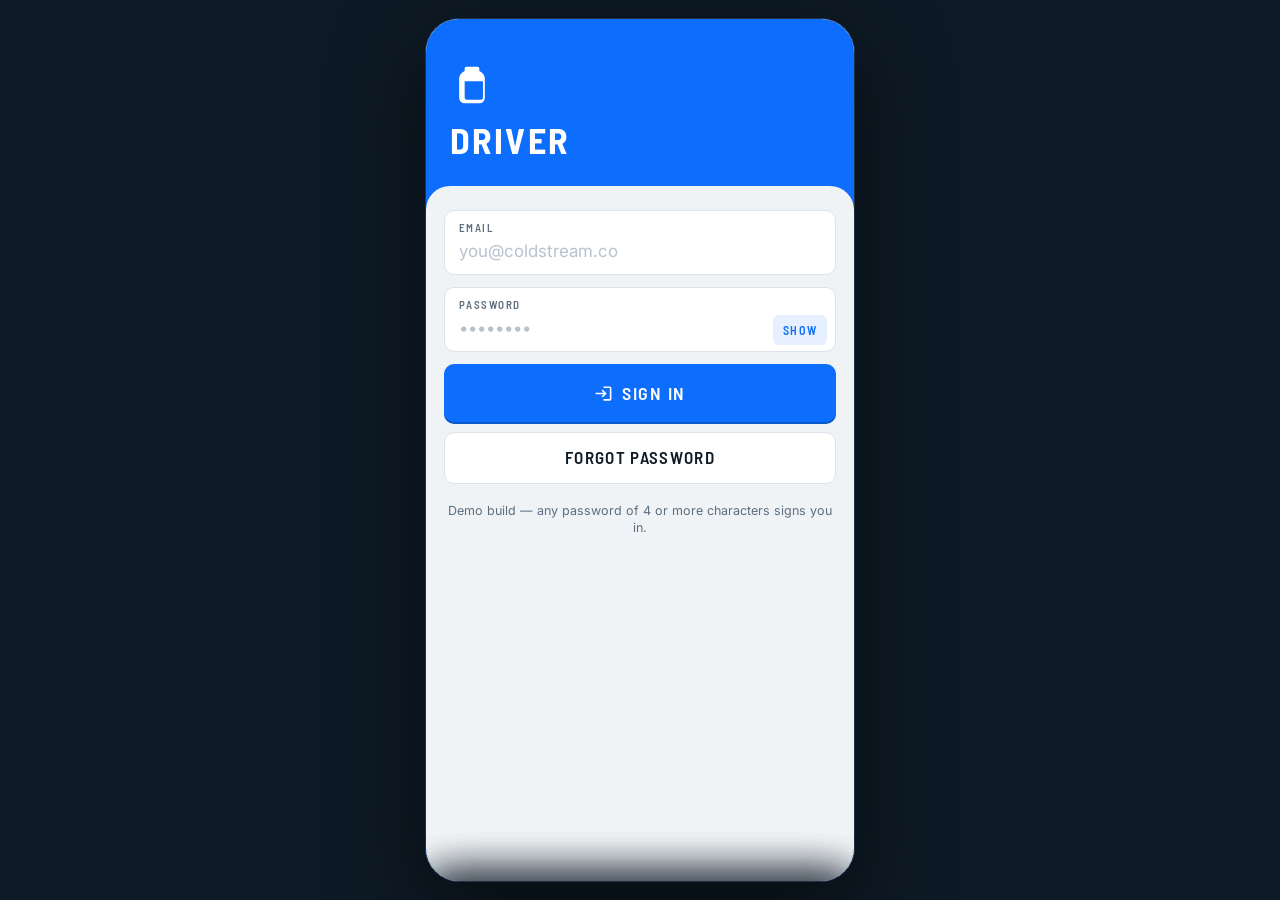
==== commit 848d7f65: "Add files via upload" ====
--- a/index.html
+++ b/index.html
@@ -13,7 +13,22 @@
 <link rel="preconnect" href="https://fonts.googleapis.com">
 <link rel="preconnect" href="https://fonts.gstatic.com" crossorigin>
 <link href="https://fonts.googleapis.com/css2?family=Barlow+Semi+Condensed:wght@500;600;700&family=Inter:wght@400;500;600;700&display=swap" rel="stylesheet">
-<link rel="stylesheet" href="app.css">
+<style>
+  /* Boot guard: these rules only matter if app.css fails to load — e.g. when
+     index.html is opened on its own, away from its sibling files. */
+  body { margin: 0; font-family: system-ui, -apple-system, sans-serif; }
+  .screen, .sheet, .scrim, #boot-error { display: none; }
+  .splash .mark svg { width: 62px; height: 62px; }
+  html.nocss #app { display: none; }
+  html.nocss #boot-error {
+    display: block; max-width: 34rem; margin: 12vh auto; padding: 0 1.5rem;
+    line-height: 1.6; color: #0E1A26;
+  }
+  html.nocss code { background: #EDF1F5; padding: .15em .4em; border-radius: 4px; }
+</style>
+<style>
+*,:after,:before{--tw-border-spacing-x:0;--tw-border-spacing-y:0;--tw-translate-x:0;--tw-translate-y:0;--tw-rotate:0;--tw-skew-x:0;--tw-skew-y:0;--tw-scale-x:1;--tw-scale-y:1;--tw-pan-x: ;--tw-pan-y: ;--tw-pinch-zoom: ;--tw-scroll-snap-strictness:proximity;--tw-gradient-from-position: ;--tw-gradient-via-position: ;--tw-gradient-to-position: ;--tw-ordinal: ;--tw-slashed-zero: ;--tw-numeric-figure: ;--tw-numeric-spacing: ;--tw-numeric-fraction: ;--tw-ring-inset: ;--tw-ring-offset-width:0px;--tw-ring-offset-color:#fff;--tw-ring-color:rgba(59,130,246,.5);--tw-ring-offset-shadow:0 0 #0000;--tw-ring-shadow:0 0 #0000;--tw-shadow:0 0 #0000;--tw-shadow-colored:0 0 #0000;--tw-blur: ;--tw-brightness: ;--tw-contrast: ;--tw-grayscale: ;--tw-hue-rotate: ;--tw-invert: ;--tw-saturate: ;--tw-sepia: ;--tw-drop-shadow: ;--tw-backdrop-blur: ;--tw-backdrop-brightness: ;--tw-backdrop-contrast: ;--tw-backdrop-grayscale: ;--tw-backdrop-hue-rotate: ;--tw-backdrop-invert: ;--tw-backdrop-opacity: ;--tw-backdrop-saturate: ;--tw-backdrop-sepia: ;--tw-contain-size: ;--tw-contain-layout: ;--tw-contain-paint: ;--tw-contain-style: }::backdrop{--tw-border-spacing-x:0;--tw-border-spacing-y:0;--tw-translate-x:0;--tw-translate-y:0;--tw-rotate:0;--tw-skew-x:0;--tw-skew-y:0;--tw-scale-x:1;--tw-scale-y:1;--tw-pan-x: ;--tw-pan-y: ;--tw-pinch-zoom: ;--tw-scroll-snap-strictness:proximity;--tw-gradient-from-position: ;--tw-gradient-via-position: ;--tw-gradient-to-position: ;--tw-ordinal: ;--tw-slashed-zero: ;--tw-numeric-figure: ;--tw-numeric-spacing: ;--tw-numeric-fraction: ;--tw-ring-inset: ;--tw-ring-offset-width:0px;--tw-ring-offset-color:#fff;--tw-ring-color:rgba(59,130,246,.5);--tw-ring-offset-shadow:0 0 #0000;--tw-ring-shadow:0 0 #0000;--tw-shadow:0 0 #0000;--tw-shadow-colored:0 0 #0000;--tw-blur: ;--tw-brightness: ;--tw-contrast: ;--tw-grayscale: ;--tw-hue-rotate: ;--tw-invert: ;--tw-saturate: ;--tw-sepia: ;--tw-drop-shadow: ;--tw-backdrop-blur: ;--tw-backdrop-brightness: ;--tw-backdrop-contrast: ;--tw-backdrop-grayscale: ;--tw-backdrop-hue-rotate: ;--tw-backdrop-invert: ;--tw-backdrop-opacity: ;--tw-backdrop-saturate: ;--tw-backdrop-sepia: ;--tw-contain-size: ;--tw-contain-layout: ;--tw-contain-paint: ;--tw-contain-style: }/*! tailwindcss v3.4.17 | MIT License | https://tailwindcss.com*/*,:after,:before{box-sizing:border-box;border:0 solid #e5e7eb}:after,:before{--tw-content:""}:host,html{line-height:1.5;-webkit-text-size-adjust:100%;-moz-tab-size:4;-o-tab-size:4;tab-size:4;font-family:Inter,ui-sans-serif,system-ui,-apple-system,Segoe UI,sans-serif;font-feature-settings:normal;font-variation-settings:normal;-webkit-tap-highlight-color:transparent}body{margin:0;line-height:inherit}hr{height:0;color:inherit;border-top-width:1px}abbr:where([title]){-webkit-text-decoration:underline dotted;text-decoration:underline dotted}h1,h2,h3,h4,h5,h6{font-size:inherit;font-weight:inherit}a{color:inherit;text-decoration:inherit}b,strong{font-weight:bolder}code,kbd,pre,samp{font-family:ui-monospace,SFMono-Regular,Menlo,Monaco,Consolas,Liberation Mono,Courier New,monospace;font-feature-settings:normal;font-variation-settings:normal;font-size:1em}small{font-size:80%}sub,sup{font-size:75%;line-height:0;position:relative;vertical-align:baseline}sub{bottom:-.25em}sup{top:-.5em}table{text-indent:0;border-color:inherit;border-collapse:collapse}button,input,optgroup,select,textarea{font-family:inherit;font-feature-settings:inherit;font-variation-settings:inherit;font-size:100%;font-weight:inherit;line-height:inherit;letter-spacing:inherit;color:inherit;margin:0;padding:0}button,select{text-transform:none}button,input:where([type=button]),input:where([type=reset]),input:where([type=submit]){-webkit-appearance:button;background-color:transparent;background-image:none}:-moz-focusring{outline:auto}:-moz-ui-invalid{box-shadow:none}progress{vertical-align:baseline}::-webkit-inner-spin-button,::-webkit-outer-spin-button{height:auto}[type=search]{-webkit-appearance:textfield;outline-offset:-2px}::-webkit-search-decoration{-webkit-appearance:none}::-webkit-file-upload-button{-webkit-appearance:button;font:inherit}summary{display:list-item}blockquote,dd,dl,figure,h1,h2,h3,h4,h5,h6,hr,p,pre{margin:0}fieldset{margin:0}fieldset,legend{padding:0}menu,ol,ul{list-style:none;margin:0;padding:0}dialog{padding:0}textarea{resize:vertical}input::-moz-placeholder,textarea::-moz-placeholder{opacity:1;color:#9ca3af}input::placeholder,textarea::placeholder{opacity:1;color:#9ca3af}[role=button],button{cursor:pointer}:disabled{cursor:default}audio,canvas,embed,iframe,img,object,svg,video{display:block;vertical-align:middle}img,video{max-width:100%;height:auto}[hidden]:where(:not([hidden=until-found])){display:none}:root{--background:207 24% 95%;--foreground:209 46% 10%;--card:0 0% 100%;--card-foreground:209 46% 10%;--popover:0 0% 100%;--popover-foreground:209 46% 10%;--primary:216 98% 52%;--primary-foreground:0 0% 100%;--primary-dark:216 90% 42%;--primary-tint:216 100% 95%;--secondary:207 24% 95%;--secondary-foreground:209 46% 10%;--muted:207 24% 95%;--muted-foreground:207 14% 60%;--accent:216 100% 95%;--accent-foreground:216 90% 42%;--destructive:0 65% 51%;--destructive-foreground:0 0% 100%;--destructive-tint:0 65% 95%;--success:123 46% 34%;--success-foreground:0 0% 100%;--success-tint:123 30% 93%;--warning:37 95% 56%;--warning-foreground:37 100% 12%;--warning-tint:37 90% 94%;--info:201 98% 41%;--info-foreground:0 0% 100%;--info-tint:201 80% 94%;--border:209 26% 89%;--input:209 26% 89%;--ring:216 98% 52%;--radius:0.875rem;--ink:209 46% 10%;--slate:209 16% 43%;--blue:#0d6efd;--blue-dk:#0a58ca;--blue-tint:#e7f0ff;--green:#2e7d32;--green-tint:#e9f3ea;--cyan:#0288d1;--cyan-tint:#e4f3fb;--red:#d32f2f;--red-tint:#fbeaea;--amber:#f9a825;--amber-tint:#fef5e2;--ink-hex:#0e1a26;--slate-hex:#5c6f80;--mute:#8a9aa8;--line:#dce4ec;--canvas:#edf1f5;--panel:#fff;--r-sm:10px;--r-md:14px;--r-lg:18px;--r-xl:24px;--tap:52px;--sh-1:0 1px 2px rgba(14,26,38,.06),0 1px 1px rgba(14,26,38,.04);--sh-2:0 4px 16px rgba(14,26,38,.1);--display:"Barlow Semi Condensed",ui-sans-serif,system-ui,sans-serif;--safe-t:env(safe-area-inset-top,0px);--safe-b:env(safe-area-inset-bottom,0px)}*{border-color:hsl(var(--border))}body,html{height:100%}body{margin:0;background-color:hsl(var(--ink));font-family:Inter,ui-sans-serif,system-ui,-apple-system,Segoe UI,sans-serif;color:hsl(var(--foreground));-webkit-font-smoothing:antialiased;-moz-osx-font-smoothing:grayscale;-webkit-tap-highlight-color:transparent;overscroll-behavior-y:none}button,input,select,textarea{font:inherit;color:inherit}[hidden]{display:none!important}button{cursor:pointer;border-width:0;background-color:transparent;padding:0}:focus-visible{border-radius:calc(var(--radius) - 8px);outline:2px solid transparent;outline-offset:2px;--tw-ring-offset-shadow:var(--tw-ring-inset) 0 0 0 var(--tw-ring-offset-width) var(--tw-ring-offset-color);--tw-ring-shadow:var(--tw-ring-inset) 0 0 0 calc(2px + var(--tw-ring-offset-width)) var(--tw-ring-color);box-shadow:var(--tw-ring-offset-shadow),var(--tw-ring-shadow),var(--tw-shadow,0 0 #0000);--tw-ring-color:hsl(var(--ring));--tw-ring-offset-width:2px}h1,h2,h3{margin:0;font-weight:700;letter-spacing:-.025em}#app{position:relative;margin-left:auto;margin-right:auto;display:flex;width:100%;flex-direction:column;overflow:hidden;background-color:hsl(var(--background));max-width:430px;min-width:320px;height:100dvh}@media (min-width:520px){body{display:flex;align-items:center;justify-content:center;padding:1.25rem}#app{height:min(920px,96dvh);border-radius:34px;border-width:1px;border-color:#223244;box-shadow:0 30px 90px rgba(0,0,0,.55)}}.screen{display:none;min-height:0;flex:1 1 0%;flex-direction:column}.screen.on{display:flex}.scroll{min-height:0;flex:1 1 0%;overflow-y:auto;-webkit-overflow-scrolling:touch;overscroll-behavior:contain}.pad{padding:1rem 1rem 1.75rem}.navslot{flex:none}.routepane{overflow:hidden;padding-left:.875rem;padding-right:.875rem;padding-top:.625rem}.routepane,.routepane>#next-wrap{display:flex;min-height:0;flex:1 1 0%;flex-direction:column}.routepane .upnext{min-height:0;flex:1 1 0%;overflow-y:auto;overscroll-behavior:contain}.routepane .sect{margin-top:.75rem;margin-bottom:.375rem}.route-bar{flex:none;border-top-width:1px;border-color:hsl(var(--border));background-color:hsl(var(--card));padding:.5rem .75rem;box-shadow:0 -4px 16px rgba(14,26,38,.08)}.rbtn,.route-bar{display:flex;gap:.5rem}.rbtn{min-height:48px;flex:1 1 0%;align-items:center;justify-content:center;border-radius:calc(var(--radius) - 4px);border-width:1.5px;border-color:hsl(var(--border));background-color:hsl(var(--background));font-family:Barlow Semi Condensed,ui-sans-serif,system-ui,sans-serif;font-size:13.5px;font-weight:600;text-transform:uppercase;color:hsl(var(--slate))}.rbtn:active{--tw-scale-x:.97;--tw-scale-y:.97;transform:translate(var(--tw-translate-x),var(--tw-translate-y)) rotate(var(--tw-rotate)) skewX(var(--tw-skew-x)) skewY(var(--tw-skew-y)) scaleX(var(--tw-scale-x)) scaleY(var(--tw-scale-y))}.rbtn{letter-spacing:.06em}.rbtn.pause{background-color:hsl(var(--warning-tint));--tw-text-opacity:1;color:rgb(138 92 0/var(--tw-text-opacity,1));border-color:#ebc26a}.rbtn svg{height:18px;width:18px;fill:currentColor}.rbtn.danger{border-color:hsl(var(--destructive));background-color:hsl(var(--destructive));color:hsl(var(--destructive-foreground))}.rbtn.go{border-color:hsl(var(--success));background-color:hsl(var(--success));color:hsl(var(--success-foreground))}.rbtn .n{margin-left:.25rem;display:grid;height:18px;min-width:18px;place-items:center;border-radius:9999px;background-color:hsl(var(--destructive));padding-left:.25rem;padding-right:.25rem;font-size:11px;font-weight:700;--tw-text-opacity:1;color:rgb(255 255 255/var(--tw-text-opacity,1))}.eyebrow,.rbtn .n{font-family:Barlow Semi Condensed,ui-sans-serif,system-ui,sans-serif}.eyebrow{font-size:.75rem;line-height:1rem;font-weight:600;text-transform:uppercase;color:hsl(var(--muted-foreground));letter-spacing:.14em}.num{font-family:Barlow Semi Condensed,ui-sans-serif,system-ui,sans-serif;font-weight:700;--tw-numeric-spacing:tabular-nums;font-variant-numeric:var(--tw-ordinal) var(--tw-slashed-zero) var(--tw-numeric-figure) var(--tw-numeric-spacing) var(--tw-numeric-fraction)}.topbar{z-index:5;flex:none;background-color:hsl(var(--primary));padding-left:.875rem;padding-right:.875rem;color:hsl(var(--primary-foreground));--tw-shadow:0 4px 16px rgba(14,26,38,.1);--tw-shadow-colored:0 4px 16px var(--tw-shadow-color);box-shadow:var(--tw-ring-offset-shadow,0 0 #0000),var(--tw-ring-shadow,0 0 #0000),var(--tw-shadow);padding-top:calc(var(--safe-t) + 10px)}.topbar.plain{padding-bottom:.875rem}.tb-row{display:flex;min-height:44px;align-items:center;gap:.75rem}.tb-title{font-family:Barlow Semi Condensed,ui-sans-serif,system-ui,sans-serif;font-size:21px;font-weight:600;line-height:1.25}.tb-sub{margin-top:1px;font-size:11.5px;color:#bbd9f5}.tb-btn{display:grid;height:2.75rem;width:2.75rem;flex:none;place-items:center;border-radius:calc(var(--radius) - 4px);background-color:hsla(0,0%,100%,.14);--tw-text-opacity:1;color:rgb(255 255 255/var(--tw-text-opacity,1))}.tb-btn:active{background-color:hsla(0,0%,100%,.28)}.tb-btn.on{background-color:hsl(var(--warning));color:hsl(var(--warning-foreground))}.tb-btn svg{height:1.25rem;width:1.25rem;fill:currentColor}.gauge{padding-top:.375rem;padding-bottom:.625rem}.gauge-head{margin-bottom:.375rem;display:flex;align-items:baseline;gap:.375rem}.gauge-sep{font-size:11px;--tw-text-opacity:1;color:rgb(168 205 240/var(--tw-text-opacity,1))}.gauge-head .gauge-read{margin-left:auto}.gauge-label b{--tw-text-opacity:1;color:rgb(255 255 255/var(--tw-text-opacity,1))}.gauge-label{font-size:11px;font-weight:600;text-transform:uppercase;letter-spacing:.16em;color:#a8cdf0}.gauge-label,.gauge-read{font-family:Barlow Semi Condensed,ui-sans-serif,system-ui,sans-serif}.gauge-read{font-size:15px;font-weight:700;--tw-numeric-spacing:tabular-nums;font-variant-numeric:var(--tw-ordinal) var(--tw-slashed-zero) var(--tw-numeric-figure) var(--tw-numeric-spacing) var(--tw-numeric-fraction);--tw-text-opacity:1;color:rgb(255 255 255/var(--tw-text-opacity,1))}.gauge-read small{font-size:11px;font-weight:600;color:#a8cdf0;letter-spacing:.06em}.ticks{display:flex;height:7px;align-items:stretch;gap:.125rem}.tick{flex:1 1 0%;border-radius:calc(var(--radius) - 8px);background-color:hsla(0,0%,100%,.16);transition-property:color,background-color,border-color,text-decoration-color,fill,stroke;transition-timing-function:cubic-bezier(.4,0,.2,1);transition-duration:.5s}.tick.full{--tw-bg-opacity:1;background-color:rgb(255 255 255/var(--tw-bg-opacity,1))}.tick.spent{background-color:hsla(0,0%,100%,.34)}.gauge-foot{margin-top:7px;display:flex;justify-content:space-between;font-size:11.5px;color:#bbd9f5}.gauge-foot b{font-family:Barlow Semi Condensed,ui-sans-serif,system-ui,sans-serif;font-size:13px;--tw-text-opacity:1;color:rgb(255 255 255/var(--tw-text-opacity,1))}.banner{margin-bottom:.75rem;display:flex;align-items:flex-start;gap:.625rem;border-radius:calc(var(--radius) - 4px);padding:11px .75rem;font-size:13.5px;line-height:1.375}.banner.paused{border-width:1.5px;background-color:hsl(var(--warning-tint));color:rgb(107 75 0/var(--tw-text-opacity,1));border-color:#ebc26a}.banner.alert,.banner.paused{--tw-text-opacity:1}.banner.alert{border-width:1.5px;background-color:hsl(var(--info-tint));color:rgb(11 74 102/var(--tw-text-opacity,1));border-color:#9bd3ef}.banner b{margin-bottom:1px;display:block;font-size:13px}.banner .x{margin-left:auto;padding-left:.125rem;padding-right:.125rem;font-size:1.25rem;line-height:1.75rem;line-height:1;opacity:.5}.btn{display:flex;width:100%;align-items:center;justify-content:center;gap:9px;border-radius:calc(var(--radius) - 4px);font-family:Barlow Semi Condensed,ui-sans-serif,system-ui,sans-serif;font-size:17px;font-weight:600;text-transform:uppercase;transition-property:transform;transition-timing-function:cubic-bezier(.4,0,.2,1);transition-duration:.15s}.btn:active{--tw-scale-x:.985;--tw-scale-y:.985;transform:translate(var(--tw-translate-x),var(--tw-translate-y)) rotate(var(--tw-rotate)) skewX(var(--tw-skew-x)) skewY(var(--tw-skew-y)) scaleX(var(--tw-scale-x)) scaleY(var(--tw-scale-y));--tw-brightness:brightness(.95);filter:var(--tw-blur) var(--tw-brightness) var(--tw-contrast) var(--tw-grayscale) var(--tw-hue-rotate) var(--tw-invert) var(--tw-saturate) var(--tw-sepia) var(--tw-drop-shadow)}.btn:disabled{pointer-events:none;opacity:.4;--tw-shadow:0 0 #0000;--tw-shadow-colored:0 0 #0000;box-shadow:var(--tw-ring-offset-shadow,0 0 #0000),var(--tw-ring-shadow,0 0 #0000),var(--tw-shadow)}.btn{min-height:var(--tap);letter-spacing:.08em}.btn svg{height:19px;width:19px;fill:currentColor}.btn-primary{background-color:hsl(var(--primary));color:hsl(var(--primary-foreground));box-shadow:0 2px 0 hsl(var(--primary-dark))}.btn-danger{background-color:hsl(var(--destructive));color:hsl(var(--destructive-foreground));box-shadow:0 2px 0 #9e2020}.btn-cyan{background-color:hsl(var(--info));color:hsl(var(--info-foreground));box-shadow:0 2px 0 #01669b}.btn-green{background-color:hsl(var(--success));color:hsl(var(--success-foreground));box-shadow:0 2px 0 #1f5b23}.btn-amber{background-color:hsl(var(--warning));color:hsl(var(--warning-foreground));box-shadow:0 2px 0 #c98b00}.btn-ghost{border-width:1.5px;border-color:hsl(var(--border));background-color:hsl(var(--card));color:hsl(var(--foreground));--tw-shadow:0 0 #0000;--tw-shadow-colored:0 0 #0000;box-shadow:var(--tw-ring-offset-shadow,0 0 #0000),var(--tw-ring-shadow,0 0 #0000),var(--tw-shadow)}.btn-xl{font-size:1.125rem;line-height:1.75rem;min-height:58px}.btn-row{display:flex;gap:.625rem}.btn-row .btn{flex:1 1 0%}.card{overflow:hidden;border-radius:var(--radius);border-width:1px;border-color:hsl(var(--border));background-color:hsl(var(--card));--tw-shadow:0 1px 2px rgba(14,26,38,.06),0 1px 1px rgba(14,26,38,.04);--tw-shadow-colored:0 1px 2px var(--tw-shadow-color),0 1px 1px var(--tw-shadow-color);box-shadow:var(--tw-ring-offset-shadow,0 0 #0000),var(--tw-ring-shadow,0 0 #0000),var(--tw-shadow);--tw-shadow-color:hsl(var(--card));--tw-shadow:var(--tw-shadow-colored)}.card+.card{margin-top:.75rem}.sect{margin-top:22px;margin-bottom:.625rem;display:flex;align-items:center;gap:9px}.sect:first-child{margin-top:.25rem}.sect .eyebrow{white-space:nowrap}.sect hr{margin:0;flex:1 1 0%;border-width:1px 0 0;border-color:hsl(var(--border))}.pill{display:inline-flex;align-items:center;gap:5px;border-radius:9999px;padding:.25rem .625rem;font-family:Barlow Semi Condensed,ui-sans-serif,system-ui,sans-serif;font-size:11.5px;font-weight:600;text-transform:uppercase;letter-spacing:.1em}.pill-green{background-color:hsl(var(--success-tint));color:hsl(var(--success))}.pill-cyan{background-color:hsl(var(--info-tint));--tw-text-opacity:1;color:rgb(1 101 154/var(--tw-text-opacity,1))}.pill-blue{background-color:hsl(var(--primary-tint));color:hsl(var(--primary-dark))}.pill-red{background-color:hsl(var(--destructive-tint));color:hsl(var(--destructive))}.pill-amber{background-color:hsl(var(--warning-tint));--tw-text-opacity:1;color:rgb(138 92 0/var(--tw-text-opacity,1))}.pill-grey{background-color:hsl(var(--secondary));color:hsl(var(--slate))}.dot{height:.375rem;width:.375rem;border-radius:9999px;background-color:currentColor}.field{position:relative;margin-bottom:.75rem;display:block;width:100%;border-radius:calc(var(--radius) - 4px);border-width:1.5px;border-color:hsl(var(--input));background-color:hsl(var(--card));padding:9px .875rem .625rem;transition-property:border-color,box-shadow;transition-timing-function:cubic-bezier(.4,0,.2,1);transition-duration:.15s}.field:focus-within{border-color:hsl(var(--primary));box-shadow:0 0 0 3px hsl(var(--primary)/.14)}.field>span{margin-bottom:.125rem;display:block;font-family:Barlow Semi Condensed,ui-sans-serif,system-ui,sans-serif;font-size:11px;font-weight:600;text-transform:uppercase;color:hsl(var(--slate));letter-spacing:.13em}.field:focus-within>span{color:hsl(var(--primary))}.field input,.field select,.field textarea{width:100%;border-width:0;background-color:transparent;padding:0;font-size:17px;font-weight:500;outline:2px solid transparent;outline-offset:2px}.field input[type=number]::-webkit-inner-spin-button,.field input[type=number]::-webkit-outer-spin-button{-webkit-appearance:none;margin:0}.field input[type=number]{-moz-appearance:textfield;-webkit-appearance:textfield;appearance:textfield}.field input::-moz-placeholder,.field textarea::-moz-placeholder{font-weight:400;--tw-text-opacity:1;color:rgb(182 194 205/var(--tw-text-opacity,1))}.field input::placeholder,.field textarea::placeholder{font-weight:400;--tw-text-opacity:1;color:rgb(182 194 205/var(--tw-text-opacity,1))}.field textarea{resize:none;font-size:15.5px;line-height:1.5}.field select{-webkit-appearance:none;-moz-appearance:none;appearance:none;font-family:Barlow Semi Condensed,ui-sans-serif,system-ui,sans-serif;font-size:19px;font-weight:600}.field.sel:after{content:"";pointer-events:none;position:absolute;right:1rem;top:50%;height:.625rem;width:.625rem;border-right:2.5px solid hsl(var(--slate));border-bottom:2.5px solid hsl(var(--slate));transform:translateY(-70%) rotate(45deg)}.field .unit{position:absolute;right:.875rem;bottom:11px;font-size:.875rem;line-height:1.25rem;letter-spacing:.06em}.field .pre,.field .unit{font-family:Barlow Semi Condensed,ui-sans-serif,system-ui,sans-serif;font-weight:600;color:hsl(var(--muted-foreground))}.field .pre{margin-right:.125rem;font-size:17px}.field .inline{display:flex;align-items:center}.field.big input{font-family:Barlow Semi Condensed,ui-sans-serif,system-ui,sans-serif;font-size:1.875rem;line-height:2.25rem;font-weight:700}.field.locked{border-style:dashed;--tw-bg-opacity:1;background-color:rgb(244 247 249/var(--tw-bg-opacity,1))}.field.err{border-color:hsl(var(--destructive))}.field.err>span{color:hsl(var(--destructive))}.field .rev{position:absolute;right:.5rem;bottom:.375rem;border-radius:calc(var(--radius) - 8px);background-color:hsl(var(--primary-tint));padding:7px .625rem;font-family:Barlow Semi Condensed,ui-sans-serif,system-ui,sans-serif;font-size:.75rem;line-height:1rem;font-weight:600;text-transform:uppercase;color:hsl(var(--primary));letter-spacing:.1em}.field-2{display:flex;gap:.625rem}.field-2 .field{flex:1 1 0%}.hint{font-size:12.5px;line-height:1.375;color:hsl(var(--slate));margin:-6px 2px 14px}.hint.warn{font-weight:500;--tw-text-opacity:1;color:rgb(138 92 0/var(--tw-text-opacity,1))}.errmsg{gap:.5rem;border-radius:calc(var(--radius) - 4px);background-color:hsl(var(--destructive-tint));padding:11px .75rem;font-size:13.5px;line-height:1.375;color:hsl(var(--destructive));margin:-4px 0 14px}.check,.errmsg{display:flex;align-items:center}.check{gap:.75rem;border-bottom-width:1px;border-color:hsl(var(--border));padding-left:.875rem;padding-right:.875rem;min-height:var(--tap)}.check:last-child{border-bottom-width:0}.check.bare{min-height:44px;border-width:0;background-color:transparent;padding:0;margin:2px 2px 16px}.check input{pointer-events:none;position:absolute;opacity:0}.check .box{display:grid;height:26px;width:26px;flex:none;place-items:center;border-radius:calc(var(--radius) - 8px);border-width:2px;--tw-border-opacity:1;border-color:rgb(194 205 216/var(--tw-border-opacity,1))}.check .box,.check .box svg{transition-property:all;transition-timing-function:cubic-bezier(.4,0,.2,1);transition-duration:.15s}.check .box svg{height:15px;width:15px;--tw-scale-x:.5;--tw-scale-y:.5;transform:translate(var(--tw-translate-x),var(--tw-translate-y)) rotate(var(--tw-rotate)) skewX(var(--tw-skew-x)) skewY(var(--tw-skew-y)) scaleX(var(--tw-scale-x)) scaleY(var(--tw-scale-y));fill:#fff;opacity:0}.check input:checked~.box{border-color:hsl(var(--success));background-color:hsl(var(--success))}.check input:checked~.box svg{--tw-scale-x:1;--tw-scale-y:1;transform:translate(var(--tw-translate-x),var(--tw-translate-y)) rotate(var(--tw-rotate)) skewX(var(--tw-skew-x)) skewY(var(--tw-skew-y)) scaleX(var(--tw-scale-x)) scaleY(var(--tw-scale-y));opacity:1}.check span{font-size:15px;font-weight:500}.sw{position:relative;height:1.75rem;width:3rem;flex:none;background-color:rgb(201 212 222/var(--tw-bg-opacity,1));transition-property:color,background-color,border-color,text-decoration-color,fill,stroke;transition-timing-function:cubic-bezier(.4,0,.2,1);transition-duration:.15s}.sw,.sw i{border-radius:9999px;--tw-bg-opacity:1}.sw i{position:absolute;top:3px;left:3px;height:22px;width:22px;background-color:rgb(255 255 255/var(--tw-bg-opacity,1));transition-property:all;transition-timing-function:cubic-bezier(.4,0,.2,1);transition-duration:.15s;box-shadow:0 1px 3px rgba(14,26,38,.32)}.sw.on{background-color:hsl(var(--success))}.sw.on i{left:23px}.route-item{display:block;width:100%;border-bottom-width:1px;border-color:hsl(var(--border));padding:15px 1rem;text-align:left}.route-item:active{background-color:hsl(var(--primary-tint))}.route-item:last-child{border-bottom-width:0}.route-top{margin-bottom:5px;display:flex;align-items:center;gap:.625rem}.route-code{font-family:Barlow Semi Condensed,ui-sans-serif,system-ui,sans-serif;font-size:1.125rem;line-height:1.75rem;font-weight:700}.route-name{margin-bottom:9px;font-size:.875rem;line-height:1.25rem;color:hsl(var(--slate))}.route-meta{display:flex;flex-wrap:wrap;align-items:center;gap:.875rem;font-size:12.5px;color:hsl(var(--slate))}.route-meta b{font-family:Barlow Semi Condensed,ui-sans-serif,system-ui,sans-serif;font-size:.875rem;line-height:1.25rem;color:hsl(var(--foreground))}.mini-bar{margin-top:11px;height:5px;overflow:hidden;background-color:hsl(var(--background))}.mini-bar,.mini-bar i{border-radius:calc(var(--radius) - 8px)}.mini-bar i{display:block;height:100%;background-color:hsl(var(--info));transition-property:width;transition-timing-function:cubic-bezier(.4,0,.2,1);transition-duration:.5s}.mini-bar.done i{background-color:hsl(var(--success))}.donestrip{margin-bottom:.5rem;display:flex;width:100%;align-items:center;gap:.625rem;border-radius:calc(var(--radius) - 4px);border-width:1px;background-color:hsl(var(--success-tint));padding:.375rem .75rem;text-align:left;border-color:#c3e0c6}.donestrip,.donestrip .ic{flex:none}.donestrip .ic{display:grid;height:26px;width:26px;place-items:center;border-radius:9999px;background-color:hsl(var(--success))}.donestrip .ic svg{height:.875rem;width:.875rem;fill:#fff}.donestrip .tx{min-width:0;flex:1 1 0%}.donestrip b{display:block;font-size:14.5px;--tw-text-opacity:1;color:rgb(30 90 34/var(--tw-text-opacity,1))}.donestrip small{font-size:12.5px;--tw-text-opacity:1;color:rgb(62 115 66/var(--tw-text-opacity,1))}.donestrip .chev{height:.5rem;width:.5rem;flex:none;transition-property:transform;transition-timing-function:cubic-bezier(.4,0,.2,1);transition-duration:.15s;border-right:2.5px solid #6ba06f;border-bottom:2.5px solid #6ba06f;transform:rotate(45deg);margin-top:-3px}.donestrip.open .chev{transform:rotate(-135deg);margin-top:3px}.donelist{margin-bottom:.5rem;max-height:132px;flex:none;overflow:hidden;overflow-y:auto;border-radius:calc(var(--radius) - 4px);border-width:1px;border-color:hsl(var(--border));background-color:hsl(var(--card));margin-top:-4px}.drow{display:flex;align-items:center;gap:.625rem;border-bottom-width:1px;border-color:hsl(var(--border));padding:.625rem .75rem}.drow:last-child{border-bottom-width:0}.drow .n{display:grid;height:22px;width:22px;flex:none;place-items:center;border-radius:9999px;background-color:hsl(var(--success));font-family:Barlow Semi Condensed,ui-sans-serif,system-ui,sans-serif;font-size:.75rem;line-height:1rem;font-weight:700;--tw-text-opacity:1;color:rgb(255 255 255/var(--tw-text-opacity,1))}.drow .n.sk{background-color:hsl(var(--warning));color:hsl(var(--warning-foreground))}.drow .nm{min-width:0;flex:1 1 0%;overflow:hidden;text-overflow:ellipsis;white-space:nowrap;font-size:.875rem;line-height:1.25rem;font-weight:600}.drow .\!v,.drow .v{white-space:nowrap;font-family:Barlow Semi Condensed,ui-sans-serif,system-ui,sans-serif;font-size:.875rem;line-height:1.25rem;font-weight:700}.drow .\!v.g,.drow .v.g{color:hsl(var(--success))}.drow .t{width:54px;text-align:right;font-family:Barlow Semi Condensed,ui-sans-serif,system-ui,sans-serif;font-size:11.5px;color:hsl(var(--muted-foreground));letter-spacing:.05em}.drow .t,.now{flex:none}.now{margin-bottom:.625rem;border-radius:var(--radius);border-width:2px;border-color:hsl(var(--info));background-color:hsl(var(--card));padding:.75rem;box-shadow:0 6px 18px hsl(var(--info)/.16)}.now-head{margin-bottom:.375rem;display:flex;align-items:center;gap:.5rem}.now-head .eta{margin-left:auto}.now h2{font-size:1.25rem;line-height:1.75rem;line-height:1.25;letter-spacing:-.025em}.now .addr{margin-top:5px;margin-bottom:0;font-size:15px;line-height:1.375;--tw-text-opacity:1;color:rgb(61 78 92/var(--tw-text-opacity,1))}.now-facts{margin-top:.5rem;display:flex;border-top-width:1px;border-bottom-width:1px;border-color:hsl(var(--border))}.now-facts div{flex:1 1 0%;border-right-width:1px;border-color:hsl(var(--border));padding:.375rem .25rem;text-align:center}.now-facts div:last-child{border-right-width:0}.now-facts .k{font-family:Barlow Semi Condensed,ui-sans-serif,system-ui,sans-serif;font-size:9px;font-weight:600;text-transform:uppercase;color:hsl(var(--muted-foreground));letter-spacing:.1em}.now-facts .\!v,.now-facts .v{font-family:Barlow Semi Condensed,ui-sans-serif,system-ui,sans-serif;font-size:15px;font-weight:700;--tw-numeric-spacing:tabular-nums;font-variant-numeric:var(--tw-ordinal) var(--tw-slashed-zero) var(--tw-numeric-figure) var(--tw-numeric-spacing) var(--tw-numeric-fraction);line-height:1.25}.now .stop-note{margin-top:.5rem;padding:.375rem .5rem;font-size:.75rem;line-height:1rem}.now .btn-row{margin-top:.625rem}.btn-stack{display:flex;flex-direction:column;gap:.5rem}.now .btn-stack{margin-top:.625rem}.now .btn{font-size:15px;min-height:48px}.stop-note{border-radius:calc(var(--radius) - 8px);background-color:hsl(var(--background));padding:.5rem .625rem;line-height:1.375}.eta,.stop-note{font-size:13px;color:hsl(var(--slate))}.eta{white-space:nowrap;font-family:Barlow Semi Condensed,ui-sans-serif,system-ui,sans-serif;font-weight:600;letter-spacing:.04em}.upnext{overflow:hidden;border-radius:var(--radius);border-width:1px;border-color:hsl(var(--border));background-color:hsl(var(--card));--tw-shadow:0 1px 2px rgba(14,26,38,.06),0 1px 1px rgba(14,26,38,.04);--tw-shadow-colored:0 1px 2px var(--tw-shadow-color),0 1px 1px var(--tw-shadow-color);box-shadow:var(--tw-ring-offset-shadow,0 0 #0000),var(--tw-ring-shadow,0 0 #0000),var(--tw-shadow);--tw-shadow-color:hsl(var(--card));--tw-shadow:var(--tw-shadow-colored)}.unrow{display:flex;min-height:48px;align-items:center;gap:.625rem;border-bottom-width:1px;border-color:hsl(var(--border));padding:.5rem .75rem}.unrow:last-child{border-bottom-width:0}.unrow .n{display:grid;height:1.5rem;width:1.5rem;flex:none;place-items:center;border-radius:9999px;background-color:hsl(var(--background));font-family:Barlow Semi Condensed,ui-sans-serif,system-ui,sans-serif;font-size:.75rem;line-height:1rem;font-weight:700;color:hsl(var(--slate))}.unrow .tx{min-width:0;flex:1 1 0%}.unrow b{display:block;overflow:hidden;text-overflow:ellipsis;white-space:nowrap;font-size:.875rem;line-height:1.25rem;line-height:1.25}.unrow small{font-size:11.5px;color:hsl(var(--slate))}.unrow .\!v,.unrow .v{white-space:nowrap;font-family:Barlow Semi Condensed,ui-sans-serif,system-ui,sans-serif;font-size:.875rem;line-height:1.25rem;font-weight:700;color:hsl(var(--slate))}.unrow .\!v.g,.unrow .v.g{color:hsl(var(--success))}.unrow .n.done{background-color:hsl(var(--success))}.unrow .n.current,.unrow .n.done{--tw-text-opacity:1;color:rgb(255 255 255/var(--tw-text-opacity,1))}.unrow .n.current{background-color:hsl(var(--info))}.unrow .n.skipped{background-color:hsl(var(--warning));color:hsl(var(--warning-foreground))}.unrow.is-done b{color:hsl(var(--slate))}.pausecard{margin-bottom:.875rem;border-radius:calc(var(--radius) + 6px);border-width:2px;background-color:hsl(var(--warning-tint));padding:18px;text-align:center;border-color:#ebc26a}.pausecard .k{font-family:Barlow Semi Condensed,ui-sans-serif,system-ui,sans-serif;font-size:11.5px;font-weight:600;text-transform:uppercase;--tw-text-opacity:1;color:rgb(138 92 0/var(--tw-text-opacity,1));letter-spacing:.16em}.pausecard .\!v,.pausecard .v{font-family:Barlow Semi Condensed,ui-sans-serif,system-ui,sans-serif;font-size:46px;font-weight:700;--tw-numeric-spacing:tabular-nums;font-variant-numeric:var(--tw-ordinal) var(--tw-slashed-zero) var(--tw-numeric-figure) var(--tw-numeric-spacing) var(--tw-numeric-fraction);line-height:1;--tw-text-opacity:1;color:rgb(107 75 0/var(--tw-text-opacity,1))}.pausecard .v{margin:8px 0 4px}.pausecard .\!v{margin:8px 0 4px!important}.pausecard p{margin:0 0 15px;font-size:13.5px;line-height:1.375;--tw-text-opacity:1;color:rgb(122 86 0/var(--tw-text-opacity,1))}.drive{display:flex;min-height:0;flex:1 1 0%;flex-direction:column;--tw-bg-opacity:1;background-color:rgb(220 230 236/var(--tw-bg-opacity,1))}.drive-status{display:flex;flex:none;align-items:stretch;gap:11px;background-color:hsl(var(--ink));padding:.5rem .75rem;--tw-text-opacity:1;color:rgb(255 255 255/var(--tw-text-opacity,1))}.dstat{display:flex;min-width:0;flex-direction:column;justify-content:center}.dstat .k{font-family:Barlow Semi Condensed,ui-sans-serif,system-ui,sans-serif;font-size:9.5px;font-weight:600;text-transform:uppercase;line-height:1;--tw-text-opacity:1;color:rgb(126 147 165/var(--tw-text-opacity,1));letter-spacing:.14em}.dstat .\!v,.dstat .v{margin-top:3px;white-space:nowrap;font-family:Barlow Semi Condensed,ui-sans-serif,system-ui,sans-serif;font-size:15px;font-weight:700;--tw-numeric-spacing:tabular-nums;font-variant-numeric:var(--tw-ordinal) var(--tw-slashed-zero) var(--tw-numeric-figure) var(--tw-numeric-spacing) var(--tw-numeric-fraction)}.dsbar{margin-top:5px;display:block;height:.375rem;overflow:hidden;border-radius:calc(var(--radius) - 8px);background-color:hsla(0,0%,100%,.17)}.dsbar i{display:block;height:100%;--tw-bg-opacity:1;background-color:rgb(255 255 255/var(--tw-bg-opacity,1));transition-property:width;transition-timing-function:cubic-bezier(.4,0,.2,1);transition-duration:.5s}.dsbar i.low{background-color:hsl(var(--warning))}.dsep{width:1px;flex:none;background-color:hsla(0,0%,100%,.14)}.drive-map{position:relative;flex:1 1 0%;overflow:hidden;--tw-bg-opacity:1;background-color:rgb(227 235 240/var(--tw-bg-opacity,1));min-height:120px}.drive-map svg{position:absolute;inset:0;height:100%;width:100%}.navcard{position:absolute;left:.625rem;right:.625rem;top:.625rem;display:flex;align-items:center;gap:.75rem;border-radius:var(--radius);background-color:hsla(0,0%,100%,.96);padding:11px .75rem;--tw-shadow:0 4px 16px rgba(14,26,38,.1);--tw-shadow-colored:0 4px 16px var(--tw-shadow-color);box-shadow:var(--tw-ring-offset-shadow,0 0 #0000),var(--tw-ring-shadow,0 0 #0000),var(--tw-shadow)}.navcard .turn{display:grid;height:46px;width:46px;flex:none;place-items:center;border-radius:calc(var(--radius) - 4px);background-color:hsl(var(--info))}.navcard .turn svg{height:1.5rem;width:1.5rem;fill:#fff}.navcard .tx{min-width:0;flex:1 1 0%}.navcard .k{font-family:Barlow Semi Condensed,ui-sans-serif,system-ui,sans-serif;font-size:10px;font-weight:600;text-transform:uppercase;line-height:1;color:hsl(var(--muted-foreground));letter-spacing:.14em}.navcard b{margin-top:3px;font-size:1rem;line-height:1.5rem;letter-spacing:-.015em}.navcard b,.navcard small{display:block;overflow:hidden;text-overflow:ellipsis;white-space:nowrap}.navcard small{font-size:12.5px;color:hsl(var(--slate))}.navcard .dist{flex:none;text-align:right}.navcard .dist .\!v,.navcard .dist .v{font-family:Barlow Semi Condensed,ui-sans-serif,system-ui,sans-serif;font-size:21px;font-weight:700;--tw-numeric-spacing:tabular-nums;font-variant-numeric:var(--tw-ordinal) var(--tw-slashed-zero) var(--tw-numeric-figure) var(--tw-numeric-spacing) var(--tw-numeric-fraction);line-height:1}.navcard .dist .\!u,.navcard .dist .u{margin-top:3px;display:block;font-family:Barlow Semi Condensed,ui-sans-serif,system-ui,sans-serif;font-size:10.5px;font-weight:600;text-transform:uppercase;color:hsl(var(--muted-foreground))}.navcard .dist .u{letter-spacing:.1em}.navcard .dist .\!u{letter-spacing:.1em!important}.maptools{position:absolute;right:.625rem;bottom:.625rem;display:flex;flex-direction:column;gap:.5rem}.mtool{display:grid;height:46px;width:46px;place-items:center;border-radius:calc(var(--radius) - 4px);background-color:hsla(0,0%,100%,.95);color:hsl(var(--slate));--tw-shadow:0 4px 16px rgba(14,26,38,.1);--tw-shadow-colored:0 4px 16px var(--tw-shadow-color);box-shadow:var(--tw-ring-offset-shadow,0 0 #0000),var(--tw-ring-shadow,0 0 #0000),var(--tw-shadow)}.mtool svg{height:21px;width:21px;fill:currentColor}.mtool.on{background-color:hsl(var(--primary));color:hsl(var(--primary-foreground))}.mapchip{position:absolute;left:.625rem;bottom:.625rem;display:flex;align-items:center;gap:7px;padding:7px .75rem;font-family:Barlow Semi Condensed,ui-sans-serif,system-ui,sans-serif;font-size:11px;font-weight:600;text-transform:uppercase;--tw-text-opacity:1;color:rgb(255 255 255/var(--tw-text-opacity,1));background:rgba(14,26,38,.82);letter-spacing:.11em}.mapchip,.mapchip i{border-radius:9999px}.mapchip i{height:7px;width:7px;flex:none;--tw-bg-opacity:1;background-color:rgb(111 208 122/var(--tw-bg-opacity,1))}.mapchip.sim i{background-color:hsl(var(--warning))}.reopt{pointer-events:none;position:absolute;left:.625rem;right:.625rem;display:flex;align-items:center;gap:11px;border-radius:var(--radius);background-color:hsl(var(--info));padding:.75rem;color:hsl(var(--info-foreground));opacity:0;--tw-shadow:0 4px 16px rgba(14,26,38,.1);--tw-shadow-colored:0 4px 16px var(--tw-shadow-color);box-shadow:var(--tw-ring-offset-shadow,0 0 #0000),var(--tw-ring-shadow,0 0 #0000),var(--tw-shadow);transition-property:all;transition-timing-function:cubic-bezier(.4,0,.2,1);transition-duration:.15s;top:76px;transform:translateY(-12px)}.reopt.on{pointer-events:auto;opacity:1;transform:none}.reopt svg{height:22px;width:22px;flex:none;fill:#fff}.reopt b{margin-bottom:1px;display:block;font-size:.875rem;line-height:1.25rem}.reopt small{font-size:12.5px;line-height:1.375;--tw-text-opacity:1;color:rgb(214 238 250/var(--tw-text-opacity,1))}.reopt .x{margin-left:auto;flex:none;padding-left:.125rem;padding-right:.125rem;font-size:22px;line-height:1;--tw-text-opacity:1;color:rgb(255 255 255/var(--tw-text-opacity,1));opacity:.7}.drive-actions{flex:none;overflow-y:auto;border-top-width:1px;border-color:hsl(var(--border));background-color:hsl(var(--card));padding:11px .75rem .75rem;max-height:62%;overscroll-behavior:contain;-webkit-overflow-scrolling:touch;box-shadow:0 -6px 22px rgba(14,26,38,.1)}.drive.arrived .drive-map{flex:none;height:116px;min-height:116px}.drive.arrived .drive-actions{max-height:none}.drive.arrived .act{min-height:48px;font-size:10px}.drive.arrived .act svg{height:19px;width:19px}.drive.arrived .navcard{padding-top:.5rem;padding-bottom:.5rem}.drive.arrived .navcard .turn{height:38px;width:38px}.drive.arrived .mapchip,.drive.arrived .maptools{display:none}.acts{margin-bottom:11px;display:flex;gap:.625rem}.act{position:relative;display:flex;min-height:58px;flex:1 1 0%;flex-direction:column;align-items:center;justify-content:center;gap:.25rem;border-radius:calc(var(--radius) - 4px);border-width:1.5px;border-color:hsl(var(--border));background-color:hsl(var(--background));font-family:Barlow Semi Condensed,ui-sans-serif,system-ui,sans-serif;font-size:10.5px;font-weight:600;text-transform:uppercase;color:hsl(var(--slate))}.act:active{--tw-scale-x:.97;--tw-scale-y:.97;transform:translate(var(--tw-translate-x),var(--tw-translate-y)) rotate(var(--tw-rotate)) skewX(var(--tw-skew-x)) skewY(var(--tw-skew-y)) scaleX(var(--tw-scale-x)) scaleY(var(--tw-scale-y))}.act{letter-spacing:.1em}.act svg{height:22px;width:22px;fill:currentColor}.act.sos{border-color:hsl(var(--destructive));background-color:hsl(var(--destructive));color:hsl(var(--destructive-foreground));box-shadow:0 2px 0 #9e2020}.act.chat{background-color:hsl(var(--primary-tint));color:hsl(var(--primary-dark));border-color:#b7d6f4}.act.mic.rec{animation:rec 1.1s ease-in-out infinite;border-color:hsl(var(--destructive));background-color:hsl(var(--destructive));--tw-text-opacity:1;color:rgb(255 255 255/var(--tw-text-opacity,1))}.act .n{position:absolute;top:.375rem;right:.625rem;height:19px;min-width:19px;border-radius:9999px;background-color:hsl(var(--destructive));padding-left:5px;padding-right:5px;text-align:center;font-size:11px;line-height:19px}.act .n,.bigcta{font-family:Barlow Semi Condensed,ui-sans-serif,system-ui,sans-serif;font-weight:700;--tw-text-opacity:1;color:rgb(255 255 255/var(--tw-text-opacity,1))}.bigcta{display:flex;width:100%;align-items:center;justify-content:center;gap:11px;border-radius:var(--radius);text-transform:uppercase;transition-property:transform;transition-timing-function:cubic-bezier(.4,0,.2,1);transition-duration:.15s}.bigcta:active{--tw-scale-x:.99;--tw-scale-y:.99;transform:translate(var(--tw-translate-x),var(--tw-translate-y)) rotate(var(--tw-rotate)) skewX(var(--tw-skew-x)) skewY(var(--tw-skew-y)) scaleX(var(--tw-scale-x)) scaleY(var(--tw-scale-y))}.bigcta:disabled{pointer-events:none;opacity:.4;--tw-shadow:0 0 #0000;--tw-shadow-colored:0 0 #0000;box-shadow:var(--tw-ring-offset-shadow,0 0 #0000),var(--tw-ring-shadow,0 0 #0000),var(--tw-shadow)}.bigcta{min-height:72px;font-size:21px;letter-spacing:.1em}.bigcta svg{height:26px;width:26px;fill:currentColor}.bigcta.go{background-color:hsl(var(--primary));box-shadow:0 3px 0 hsl(var(--primary-dark))}.bigcta.\!stop,.bigcta.stop{background-color:hsl(var(--warning));color:hsl(var(--warning-foreground))}.bigcta.stop{box-shadow:0 3px 0 #c98b00}.bigcta.\!stop{box-shadow:0 3px 0 #c98b00!important}.bigcta.done{background-color:hsl(var(--success));box-shadow:0 3px 0 #1f5b23}.tinylink{margin-top:.5rem;min-height:42px;width:100%;font-family:Barlow Semi Condensed,ui-sans-serif,system-ui,sans-serif;font-size:.75rem;line-height:1rem;font-weight:600;text-transform:uppercase;color:hsl(var(--slate));letter-spacing:.1em}.arrive{overflow:hidden;border-radius:var(--radius);border-width:2px;border-color:hsl(var(--success))}.arrive-h{display:flex;align-items:center;gap:.5rem;background-color:hsl(var(--success));padding:.625rem .75rem;font-family:Barlow Semi Condensed,ui-sans-serif,system-ui,sans-serif;font-size:11.5px;font-weight:600;text-transform:uppercase;line-height:1.375;--tw-text-opacity:1;color:rgb(255 255 255/var(--tw-text-opacity,1));letter-spacing:.12em}.arrive-h svg{height:1rem;width:1rem;flex:none;fill:#fff}.ctog{display:flex;min-height:54px;width:100%;align-items:center;gap:.75rem;border-bottom-width:1px;border-color:hsl(var(--border));background-color:hsl(var(--card));padding:.625rem .75rem;text-align:left}.ctog:active{background-color:hsl(var(--background))}.ctog b{flex:1 1 0%;font-size:14.5px;font-weight:600}.ctog small{margin-top:1px;display:block;font-size:.75rem;line-height:1rem;font-weight:400;color:hsl(var(--slate))}.arrive .bigcta{border-radius:0;min-height:62px}.chat{background-color:hsl(var(--background))}.chat,.chat-log{display:flex;min-height:0;flex:1 1 0%;flex-direction:column}.chat-log{gap:.625rem;overflow-y:auto;padding:.875rem .875rem .375rem}.msg{max-width:82%;border-radius:1rem;padding:.625rem .75rem;font-size:14.5px;line-height:1.375;--tw-shadow:0 1px 2px rgba(14,26,38,.06),0 1px 1px rgba(14,26,38,.04);--tw-shadow-colored:0 1px 2px var(--tw-shadow-color),0 1px 1px var(--tw-shadow-color);box-shadow:var(--tw-ring-offset-shadow,0 0 #0000),var(--tw-ring-shadow,0 0 #0000),var(--tw-shadow);--tw-shadow-color:hsl(var(--card));--tw-shadow:var(--tw-shadow-colored)}.msg .who{margin-bottom:3px;font-family:Barlow Semi Condensed,ui-sans-serif,system-ui,sans-serif;font-weight:600;text-transform:uppercase;opacity:.6;letter-spacing:.13em}.msg .t,.msg .who{font-size:10.5px}.msg .t{margin-top:5px;display:block;--tw-numeric-spacing:tabular-nums;font-variant-numeric:var(--tw-ordinal) var(--tw-slashed-zero) var(--tw-numeric-figure) var(--tw-numeric-spacing) var(--tw-numeric-fraction);opacity:.5}.msg.them{align-self:flex-start;border-bottom-left-radius:5px;background-color:hsl(var(--card))}.msg.me{align-self:flex-end;border-bottom-right-radius:5px;background-color:hsl(var(--primary));color:hsl(var(--primary-foreground))}.msg.sys{max-width:92%;align-self:center;border-radius:calc(var(--radius) + 6px);border-width:1.5px;background-color:hsl(var(--info-tint));text-align:center;font-size:13px;--tw-text-opacity:1;color:rgb(11 74 102/var(--tw-text-opacity,1));border-color:#9bd3ef}.chat-bar{display:flex;flex:none;align-items:flex-end;gap:.625rem;border-top-width:1px;border-color:hsl(var(--border));background-color:hsl(var(--card));padding-left:.75rem;padding-right:.75rem;padding-top:.625rem;padding-bottom:calc(10px + var(--safe-b))}.chat-bar textarea{max-height:110px;min-height:46px;flex:1 1 0%;resize:none;border-radius:23px;border-width:1.5px;border-color:hsl(var(--input));background-color:hsl(var(--background));padding:.75rem 1rem;font-size:15px;line-height:1.375;outline:2px solid transparent;outline-offset:2px}.chat-bar textarea:focus{border-color:hsl(var(--primary));--tw-bg-opacity:1;background-color:rgb(255 255 255/var(--tw-bg-opacity,1))}.icon-btn{display:grid;height:46px;width:46px;flex:none;place-items:center;border-radius:9999px;border-width:1.5px;border-color:hsl(var(--border));background-color:hsl(var(--background));color:hsl(var(--slate))}.icon-btn svg{height:21px;width:21px;fill:currentColor}.icon-btn.on{border-color:hsl(var(--primary));background-color:hsl(var(--primary));color:hsl(var(--primary-foreground))}@keyframes rec{50%{box-shadow:0 0 0 9px hsl(var(--destructive)/.22)}}.icon-btn.rec{animation:rec 1.1s ease-in-out infinite;border-color:hsl(var(--destructive));background-color:hsl(var(--destructive));--tw-text-opacity:1;color:rgb(255 255 255/var(--tw-text-opacity,1))}.voice-strip{display:flex;flex:none;align-items:center;gap:.5rem;border-bottom-width:1px;border-color:hsl(var(--border));background-color:hsl(var(--card));padding:.625rem .875rem}.voice-strip .eyebrow{margin-right:auto}.tog{display:flex;align-items:center;gap:7px;border-radius:9999px;border-width:1.5px;border-color:hsl(var(--border));background-color:hsl(var(--background));padding:.375rem 11px;font-family:Barlow Semi Condensed,ui-sans-serif,system-ui,sans-serif;font-size:.75rem;line-height:1rem;font-weight:600;text-transform:uppercase;color:hsl(var(--slate));letter-spacing:.09em}.tog.on{border-color:hsl(var(--success));background-color:hsl(var(--success-tint));color:hsl(var(--success))}.tog svg{height:15px;width:15px;fill:currentColor}.prob{display:flex;gap:.75rem;border-bottom-width:1px;border-color:hsl(var(--border));padding:.875rem 1rem}.prob:last-child{border-bottom-width:0}.prob-ic{display:grid;height:38px;width:38px;flex:none;place-items:center;border-radius:calc(var(--radius) - 4px)}.prob-ic svg{height:1.25rem;width:1.25rem;fill:#fff}.prob b{margin-bottom:.125rem;display:block;font-size:15px}.prob p{margin:0;font-size:13px;line-height:1.375;color:hsl(var(--slate))}.prob .t{margin-top:.375rem;display:block;font-family:Barlow Semi Condensed,ui-sans-serif,system-ui,sans-serif;font-size:11.5px;text-transform:uppercase;color:hsl(var(--muted-foreground));letter-spacing:.08em}.empty{padding:2.75rem 1.5rem;text-align:center;color:hsl(var(--slate))}.empty svg{margin-left:auto;margin-right:auto;margin-bottom:.75rem;height:46px;width:46px;fill:#c6d2dc}.empty b{margin-bottom:5px;display:block;font-size:1rem;line-height:1.5rem;color:hsl(var(--foreground))}.empty p{margin:0;font-size:.875rem;line-height:1.25rem;line-height:1.625}.igroup{margin:1.25rem .125rem 9px}.ilist{overflow:hidden;border-radius:var(--radius);border-width:1px;border-color:hsl(var(--border));--tw-shadow:0 1px 2px rgba(14,26,38,.06),0 1px 1px rgba(14,26,38,.04);--tw-shadow-colored:0 1px 2px var(--tw-shadow-color),0 1px 1px var(--tw-shadow-color);box-shadow:var(--tw-ring-offset-shadow,0 0 #0000),var(--tw-ring-shadow,0 0 #0000),var(--tw-shadow);--tw-shadow-color:hsl(var(--card));--tw-shadow:var(--tw-shadow-colored)}.irow{display:flex;min-height:62px;width:100%;align-items:center;gap:.75rem;border-bottom-width:1px;border-color:hsl(var(--border));background-color:hsl(var(--card));padding:.75rem;text-align:left}.irow:active{background-color:hsl(var(--background))}.irow:last-child{border-bottom-width:0}.irow .ic{display:grid;height:38px;width:38px;flex:none;place-items:center;border-radius:calc(var(--radius) - 4px)}.irow .ic svg{height:1.25rem;width:1.25rem;fill:#fff}.irow .tx{min-width:0;flex:1 1 0%}.irow b{display:block;font-size:15px}.irow small{margin-top:1px;display:block;font-size:12.5px;line-height:1.375;color:hsl(var(--slate))}.irow .chev{height:.5rem;width:.5rem;flex:none;border-right:2.5px solid #c2cdd8;border-bottom:2.5px solid #c2cdd8;transform:rotate(-45deg)}.picked{margin-bottom:1rem;display:flex;align-items:center;gap:.75rem;border-radius:var(--radius);border-width:1.5px;border-color:hsl(var(--border));background-color:hsl(var(--card));padding:.75rem;border-left:5px solid hsl(var(--destructive))}.picked .ic{display:grid;height:2.5rem;width:2.5rem;flex:none;place-items:center;border-radius:calc(var(--radius) - 4px)}.picked .ic svg{height:21px;width:21px;fill:#fff}.picked b{display:block;font-size:1rem;line-height:1.5rem}.picked small{font-size:12.5px;color:hsl(var(--slate))}.picked .change{margin-left:auto;flex:none;border-radius:calc(var(--radius) - 8px);background-color:hsl(var(--primary-tint));padding:.5rem 11px;font-family:Barlow Semi Condensed,ui-sans-serif,system-ui,sans-serif;font-size:.75rem;line-height:1rem;font-weight:600;text-transform:uppercase;color:hsl(var(--primary));letter-spacing:.1em}.seg{margin-bottom:.375rem;display:flex;gap:.25rem;border-radius:calc(var(--radius) - 4px);border-width:1.5px;border-color:hsl(var(--border));background-color:hsl(var(--background));padding:.25rem}.seg button{min-height:46px;flex:1 1 0%;border-radius:calc(var(--radius) - 8px);font-family:Barlow Semi Condensed,ui-sans-serif,system-ui,sans-serif;font-size:13px;font-weight:600;text-transform:uppercase;color:hsl(var(--slate));letter-spacing:.07em}.seg button.on{background-color:hsl(var(--card));color:hsl(var(--foreground));--tw-shadow:0 1px 2px rgba(14,26,38,.06),0 1px 1px rgba(14,26,38,.04);--tw-shadow-colored:0 1px 2px var(--tw-shadow-color),0 1px 1px var(--tw-shadow-color);box-shadow:var(--tw-ring-offset-shadow,0 0 #0000),var(--tw-ring-shadow,0 0 #0000),var(--tw-shadow);--tw-shadow-color:hsl(var(--card));--tw-shadow:var(--tw-shadow-colored)}.seg button.on[data-sev=delay]{background-color:hsl(var(--warning));color:hsl(var(--warning-foreground))}.seg button.on[data-sev=urgent]{background-color:hsl(var(--destructive));color:hsl(var(--destructive-foreground))}.callout{margin-bottom:.875rem;display:flex;align-items:center;gap:11px;border-radius:calc(var(--radius) - 4px);border-width:1.5px;background-color:hsl(var(--destructive-tint));padding:.75rem;font-size:13.5px;line-height:1.375;color:rgb(138 31 31/var(--tw-text-opacity,1));border-color:#f0b4b4}.callout,.callout a{--tw-text-opacity:1}.callout a{margin-left:auto;white-space:nowrap;border-radius:calc(var(--radius) - 8px);background-color:hsl(var(--destructive));padding:.625rem .75rem;font-family:Barlow Semi Condensed,ui-sans-serif,system-ui,sans-serif;font-size:13px;font-weight:600;text-transform:uppercase;color:rgb(255 255 255/var(--tw-text-opacity,1));text-decoration-line:none;letter-spacing:.08em}.photo{margin-bottom:.75rem;display:flex;width:100%;align-items:center;gap:.75rem;border-radius:calc(var(--radius) - 4px);border-width:1.5px;border-style:dashed;background-color:hsl(var(--card));padding:.75rem .875rem;text-align:left;border-color:#c6d2dc;min-height:var(--tap)}.photo img{height:2.75rem;width:2.75rem;flex:none;border-radius:calc(var(--radius) - 8px);-o-object-fit:cover;object-fit:cover}.photo .ic{display:grid;height:38px;width:38px;flex:none;place-items:center;border-radius:calc(var(--radius) - 4px);background-color:hsl(var(--background));color:hsl(var(--slate))}.photo .ic svg{height:1.25rem;width:1.25rem;fill:currentColor}.photo b{display:block;font-size:14.5px}.photo small{font-size:12.5px;color:hsl(var(--slate))}.nav{z-index:4;display:flex;flex:none;border-top-width:1px;border-color:hsl(var(--border));background-color:hsl(var(--card));padding-bottom:var(--safe-b);box-shadow:0 -2px 12px rgba(14,26,38,.05)}.nav button{position:relative;display:flex;min-height:58px;flex:1 1 0%;flex-direction:column;align-items:center;justify-content:center;gap:3px;padding-top:.25rem;color:hsl(var(--muted-foreground))}.nav svg{height:23px;width:23px;fill:currentColor}.nav span{font-family:Barlow Semi Condensed,ui-sans-serif,system-ui,sans-serif;font-size:11px;font-weight:600;text-transform:uppercase;letter-spacing:.09em}.nav button.on{color:hsl(var(--primary))}.nav .badge{position:absolute;top:5px;display:grid;height:18px;min-width:18px;place-items:center;border-radius:9999px;background-color:hsl(var(--destructive));padding-left:5px;padding-right:5px;font-family:Barlow Semi Condensed,ui-sans-serif,system-ui,sans-serif;font-size:11px;font-weight:700;--tw-text-opacity:1;color:rgb(255 255 255/var(--tw-text-opacity,1));right:50%;margin-right:-24px}.scrim{pointer-events:none;position:absolute;inset:0;z-index:20;opacity:0;transition-property:opacity;transition-timing-function:cubic-bezier(.4,0,.2,1);transition-duration:.15s;background:rgba(10,20,30,.55)}.scrim.on{pointer-events:auto;opacity:1}.sheet{position:absolute;left:0;right:0;bottom:0;z-index:21;display:flex;flex-direction:column;background-color:hsl(var(--background));--tw-shadow:0 -8px 40px rgba(14,26,38,.28);--tw-shadow-colored:0 -8px 40px var(--tw-shadow-color);box-shadow:var(--tw-ring-offset-shadow,0 0 #0000),var(--tw-ring-shadow,0 0 #0000),var(--tw-shadow);border-radius:var(--r-xl) var(--r-xl) 0 0;max-height:94%;transform:translateY(101%);transition:transform .3s cubic-bezier(.32,.72,0,1)}.sheet.on{transform:translateY(0)}.grab{margin-left:auto;margin-right:auto;margin-top:.5rem;height:.25rem;width:38px;flex:none;border-radius:calc(var(--radius) - 8px);--tw-bg-opacity:1;background-color:rgb(198 210 220/var(--tw-bg-opacity,1))}.sheet-head{flex:none;border-bottom-width:1px;border-color:hsl(var(--border));background-color:hsl(var(--card));padding:.75rem 18px}.sheet-head h2{font-size:19px}.sheet-head .sub{margin-top:3px;font-size:13.5px;line-height:1.375;color:hsl(var(--slate))}.sheet-body{min-height:0;flex:1 1 0%;overflow-y:auto;padding:1rem 1rem .5rem}.sheet-foot{flex:none;border-top-width:1px;border-color:hsl(var(--border));background-color:hsl(var(--card));padding-left:1rem;padding-right:1rem;padding-top:.75rem;padding-bottom:calc(14px + var(--safe-b))}.sheet-tags{margin-top:9px;display:flex;flex-wrap:wrap;gap:.375rem}.metrics{display:grid;grid-template-columns:repeat(2,minmax(0,1fr));gap:11px}.metric{border-radius:var(--radius);border-width:1px;border-color:hsl(var(--border));background-color:hsl(var(--card));padding:.875rem;--tw-shadow:0 1px 2px rgba(14,26,38,.06),0 1px 1px rgba(14,26,38,.04);--tw-shadow-colored:0 1px 2px var(--tw-shadow-color),0 1px 1px var(--tw-shadow-color);box-shadow:var(--tw-ring-offset-shadow,0 0 #0000),var(--tw-ring-shadow,0 0 #0000),var(--tw-shadow);--tw-shadow-color:hsl(var(--card));--tw-shadow:var(--tw-shadow-colored)}.metric .k{font-family:Barlow Semi Condensed,ui-sans-serif,system-ui,sans-serif;font-size:11px;font-weight:600;text-transform:uppercase;line-height:1.375;color:hsl(var(--slate));letter-spacing:.13em}.metric .\!v,.metric .v{margin-top:.375rem;font-family:Barlow Semi Condensed,ui-sans-serif,system-ui,sans-serif;font-size:32px;font-weight:700;--tw-numeric-spacing:tabular-nums;font-variant-numeric:var(--tw-ordinal) var(--tw-slashed-zero) var(--tw-numeric-figure) var(--tw-numeric-spacing) var(--tw-numeric-fraction);line-height:1}.metric .v{letter-spacing:-.02em}.metric .\!v{letter-spacing:-.02em!important}.metric .\!u,.metric .u{margin-left:3px;font-size:.875rem;line-height:1.25rem;font-weight:600;color:hsl(var(--muted-foreground))}.metric.wide{grid-column:span 2/span 2}.metric.green .\!v,.metric.green .v{color:hsl(var(--success))}.metric.blue .\!v,.metric.blue .v{color:hsl(var(--primary))}.hero-tank{margin-bottom:.875rem;border-radius:var(--radius);background-color:hsl(var(--ink));padding:18px;text-align:center;--tw-text-opacity:1;color:rgb(255 255 255/var(--tw-text-opacity,1))}.hero-tank .k{font-family:Barlow Semi Condensed,ui-sans-serif,system-ui,sans-serif;font-size:11.5px;text-transform:uppercase;--tw-text-opacity:1;color:rgb(126 147 165/var(--tw-text-opacity,1));letter-spacing:.18em}.hero-tank .\!v,.hero-tank .v{font-family:Barlow Semi Condensed,ui-sans-serif,system-ui,sans-serif;font-size:52px;font-weight:700;line-height:1}.hero-tank .v{margin:7px 0 2px;letter-spacing:-.02em}.hero-tank .\!v{margin:7px 0 2px!important;letter-spacing:-.02em!important}.hero-tank .\!s,.hero-tank .s{font-size:13px;--tw-text-opacity:1;color:rgb(157 178 194/var(--tw-text-opacity,1))}.auth{background-color:hsl(var(--primary))}.auth-wrap{display:flex;min-height:0;flex:1 1 0%;flex-direction:column;overflow-y:auto}.auth-top{flex:none;padding-left:1.5rem;padding-right:1.5rem;padding-bottom:1.75rem;--tw-text-opacity:1;color:rgb(255 255 255/var(--tw-text-opacity,1));padding-top:calc(var(--safe-t) + 44px)}.auth-top>svg{margin-bottom:15px;height:2.75rem;width:2.75rem;fill:#fff}.auth-top h1{font-family:Barlow Semi Condensed,ui-sans-serif,system-ui,sans-serif;font-size:2.25rem;line-height:2.5rem;text-transform:uppercase;line-height:1;letter-spacing:.06em}.auth-top p{margin-top:.5rem;margin-bottom:0;font-size:14.5px;line-height:1.625;--tw-text-opacity:1;color:rgb(187 217 245/var(--tw-text-opacity,1))}.auth-card{flex:1 1 0%;background-color:hsl(var(--background));padding-left:18px;padding-right:18px;padding-top:1.5rem;border-radius:var(--r-xl) var(--r-xl) 0 0;padding-bottom:calc(26px + var(--safe-b))}.hero{border-radius:calc(var(--radius) + 6px);padding:17px 17px 15px;--tw-text-opacity:1;color:rgb(255 255 255/var(--tw-text-opacity,1));--tw-shadow:0 4px 16px rgba(14,26,38,.1);--tw-shadow-colored:0 4px 16px var(--tw-shadow-color);box-shadow:var(--tw-ring-offset-shadow,0 0 #0000),var(--tw-ring-shadow,0 0 #0000),var(--tw-shadow);background:linear-gradient(158deg,#3b8bff,#0d6efd 46%,#0a58ca)}.hero-top{margin-bottom:.75rem;display:flex;align-items:flex-start;gap:.625rem}.hero-top .k{font-family:Barlow Semi Condensed,ui-sans-serif,system-ui,sans-serif;font-size:11px;font-weight:600;text-transform:uppercase;--tw-text-opacity:1;color:rgb(168 205 240/var(--tw-text-opacity,1));letter-spacing:.16em}.hero-top h2{margin-top:3px;font-size:19px;line-height:1.25}.hero .pill{background-color:hsla(0,0%,100%,.2);--tw-text-opacity:1;color:rgb(255 255 255/var(--tw-text-opacity,1))}.hero .btn{margin-top:.75rem}.hero .btn-white{--tw-bg-opacity:1;background-color:rgb(255 255 255/var(--tw-bg-opacity,1));color:hsl(var(--primary-dark));box-shadow:0 2px 0 rgba(0,0,0,.14)}.hero-line{margin-top:11px;display:flex;flex-wrap:wrap;gap:.875rem;font-size:12.5px;--tw-text-opacity:1;color:rgb(187 217 245/var(--tw-text-opacity,1))}.hero-line b{font-family:Barlow Semi Condensed,ui-sans-serif,system-ui,sans-serif;font-size:15px;--tw-text-opacity:1;color:rgb(255 255 255/var(--tw-text-opacity,1))}.hero.off{border-width:1px;border-color:hsl(var(--border));background-color:hsl(var(--card));background-image:none;color:hsl(var(--foreground));--tw-shadow:0 1px 2px rgba(14,26,38,.06),0 1px 1px rgba(14,26,38,.04);--tw-shadow-colored:0 1px 2px var(--tw-shadow-color),0 1px 1px var(--tw-shadow-color);box-shadow:var(--tw-ring-offset-shadow,0 0 #0000),var(--tw-ring-shadow,0 0 #0000),var(--tw-shadow);--tw-shadow-color:hsl(var(--card));--tw-shadow:var(--tw-shadow-colored)}.hero.off .k{color:hsl(var(--muted-foreground))}.hero.off .hero-line{color:hsl(var(--slate))}.hero.off .hero-line b{color:hsl(var(--foreground))}.hero.off .pill{background-color:hsl(var(--primary-tint));color:hsl(var(--primary-dark))}.hero.off .pill-green{background-color:hsl(var(--success-tint));color:hsl(var(--success))}.strip{display:flex;overflow:hidden;border-radius:var(--radius);border-width:1px;border-color:hsl(var(--border));background-color:hsl(var(--card));--tw-shadow:0 1px 2px rgba(14,26,38,.06),0 1px 1px rgba(14,26,38,.04);--tw-shadow-colored:0 1px 2px var(--tw-shadow-color),0 1px 1px var(--tw-shadow-color);box-shadow:var(--tw-ring-offset-shadow,0 0 #0000),var(--tw-ring-shadow,0 0 #0000),var(--tw-shadow);--tw-shadow-color:hsl(var(--card));--tw-shadow:var(--tw-shadow-colored)}.strip div{flex:1 1 0%;border-right-width:1px;border-color:hsl(var(--border));padding:.75rem .375rem;text-align:center}.strip div:last-child{border-right-width:0}.strip .k{font-family:Barlow Semi Condensed,ui-sans-serif,system-ui,sans-serif;font-size:10px;font-weight:600;text-transform:uppercase;color:hsl(var(--muted-foreground));letter-spacing:.1em}.strip .\!v,.strip .v{margin-top:.125rem;font-family:Barlow Semi Condensed,ui-sans-serif,system-ui,sans-serif;font-size:1.25rem;line-height:1.75rem;font-weight:700;--tw-numeric-spacing:tabular-nums;font-variant-numeric:var(--tw-ordinal) var(--tw-slashed-zero) var(--tw-numeric-figure) var(--tw-numeric-spacing) var(--tw-numeric-fraction)}.quick{display:grid;grid-template-columns:repeat(2,minmax(0,1fr));gap:11px}.tile{position:relative;display:flex;min-height:104px;flex-direction:column;justify-content:flex-end;border-radius:var(--radius);border-width:1px;border-color:hsl(var(--border));background-color:hsl(var(--card));padding:.875rem;text-align:left;--tw-shadow:0 1px 2px rgba(14,26,38,.06),0 1px 1px rgba(14,26,38,.04);--tw-shadow-colored:0 1px 2px var(--tw-shadow-color),0 1px 1px var(--tw-shadow-color);box-shadow:var(--tw-ring-offset-shadow,0 0 #0000),var(--tw-ring-shadow,0 0 #0000),var(--tw-shadow);--tw-shadow-color:hsl(var(--card));--tw-shadow:var(--tw-shadow-colored)}.tile:active{--tw-scale-x:.985;--tw-scale-y:.985;transform:translate(var(--tw-translate-x),var(--tw-translate-y)) rotate(var(--tw-rotate)) skewX(var(--tw-skew-x)) skewY(var(--tw-skew-y)) scaleX(var(--tw-scale-x)) scaleY(var(--tw-scale-y))}.tile .ic{margin-bottom:auto;display:grid;height:38px;width:38px;place-items:center;border-radius:calc(var(--radius) - 4px)}.tile .ic svg{height:1.25rem;width:1.25rem;fill:#fff}.tile b{margin-top:11px;display:block;font-size:15px;letter-spacing:-.01em}.tile small{margin-top:.125rem;display:block;font-size:12.5px;line-height:1.375;color:hsl(var(--slate))}.tile .n{position:absolute;top:.75rem;right:.75rem;display:grid;height:1.25rem;min-width:20px;place-items:center;border-radius:9999px;background-color:hsl(var(--destructive));padding-left:.375rem;padding-right:.375rem;font-family:Barlow Semi Condensed,ui-sans-serif,system-ui,sans-serif;font-size:.75rem;line-height:1rem;font-weight:700;--tw-text-opacity:1;color:rgb(255 255 255/var(--tw-text-opacity,1))}.tile.dim{opacity:.6}.avatar{display:grid;height:2.75rem;width:2.75rem;flex:none;place-items:center;border-radius:calc(var(--radius) - 4px);background-color:hsla(0,0%,100%,.2);font-family:Barlow Semi Condensed,ui-sans-serif,system-ui,sans-serif;font-size:17px;font-weight:700;--tw-text-opacity:1;color:rgb(255 255 255/var(--tw-text-opacity,1));letter-spacing:.04em}.avatar.lg{height:74px;width:74px;border-radius:calc(var(--radius) + 6px);background-color:hsl(var(--primary-tint));font-size:29px;color:hsl(var(--primary))}.prof-head{display:flex;align-items:center;gap:1rem;padding:.25rem .125rem .375rem}.prof-head h2{font-size:21px}.prof-head p{margin-top:.125rem;margin-bottom:.5rem;font-size:13.5px;color:hsl(var(--slate))}.row{display:flex;width:100%;align-items:center;gap:.75rem;border-bottom-width:1px;border-color:hsl(var(--border));padding:.75rem 1rem;text-align:left;min-height:var(--tap)}.row:last-child{border-bottom-width:0}.row .ic{display:grid;height:2.25rem;width:2.25rem;flex:none;place-items:center;border-radius:calc(var(--radius) - 4px);background-color:hsl(var(--primary-tint));color:hsl(var(--primary))}.row .ic svg{height:19px;width:19px;fill:currentColor}.row .tx{min-width:0;flex:1 1 0%}.row b{display:block;font-size:15px;font-weight:600;letter-spacing:-.01em}.row small{margin-top:1px;display:block;font-size:12.5px;line-height:1.375;color:hsl(var(--slate))}.row .chev{margin-left:.25rem;height:.5rem;width:.5rem;flex:none;border-right:2.5px solid #b6c2cd;border-bottom:2.5px solid #b6c2cd;transform:rotate(-45deg)}.row .val{white-space:nowrap;font-family:Barlow Semi Condensed,ui-sans-serif,system-ui,sans-serif;font-size:15px;font-weight:600;color:hsl(var(--slate))}.row.danger .ic{background-color:hsl(var(--destructive-tint))}.row.danger .ic,.row.danger b{color:hsl(var(--destructive))}button.row:active{background-color:hsl(var(--background))}.reqs{margin-left:.125rem;margin-right:.125rem;margin-bottom:.875rem;display:grid;gap:7px;margin-top:-2px}.req{display:flex;align-items:center;gap:9px;font-size:13px;color:hsl(var(--slate))}.req i{display:grid;height:17px;width:17px;flex:none;place-items:center;border-radius:9999px;border-width:1.5px;--tw-border-opacity:1;border-color:rgb(198 210 220/var(--tw-border-opacity,1))}.req i svg{height:.625rem;width:.625rem;fill:#fff;opacity:0;transition-property:opacity;transition-timing-function:cubic-bezier(.4,0,.2,1);transition-duration:.15s}.req.\!ok,.req.ok{color:hsl(var(--success))}.req.\!ok i,.req.ok i{border-color:hsl(var(--success));background-color:hsl(var(--success))}.req.\!ok i svg,.req.ok i svg{opacity:1}.meter{margin-left:.125rem;margin-right:.125rem;margin-bottom:7px;height:.375rem;overflow:hidden;--tw-bg-opacity:1;background-color:rgb(224 231 237/var(--tw-bg-opacity,1));margin-top:-4px}.meter,.meter i{border-radius:calc(var(--radius) - 8px)}.meter i{display:block;height:100%;width:0;transition-property:all;transition-timing-function:cubic-bezier(.4,0,.2,1);transition-duration:.15s}.meter-lbl{margin-left:.125rem;margin-right:.125rem;margin-bottom:.875rem;font-family:Barlow Semi Condensed,ui-sans-serif,system-ui,sans-serif;font-size:11.5px;font-weight:600;text-transform:uppercase;letter-spacing:.11em}.toast{pointer-events:none;position:absolute;left:.875rem;right:.875rem;z-index:40;display:flex;align-items:center;gap:.625rem;border-radius:calc(var(--radius) - 4px);background-color:hsl(var(--ink));padding:.75rem 1rem;font-size:.875rem;line-height:1.25rem;line-height:1.375;--tw-text-opacity:1;color:rgb(255 255 255/var(--tw-text-opacity,1));opacity:0;--tw-shadow:0 4px 16px rgba(14,26,38,.1);--tw-shadow-colored:0 4px 16px var(--tw-shadow-color);box-shadow:var(--tw-ring-offset-shadow,0 0 #0000),var(--tw-ring-shadow,0 0 #0000),var(--tw-shadow);transition-property:all;transition-timing-function:cubic-bezier(.4,0,.2,1);transition-duration:.15s;bottom:calc(74px + var(--safe-b));transform:translateY(20px)}.toast.on{opacity:1;transform:translateY(0)}.toast svg{height:19px;width:19px;flex:none;fill:#6fd07a}.toast.warn svg{fill:hsl(var(--warning))}.splash{position:absolute;inset:0;z-index:60;display:grid;place-items:center;background-color:hsl(var(--primary));transition-property:opacity;transition-timing-function:cubic-bezier(.4,0,.2,1);transition-duration:.5s}.splash.off{pointer-events:none;opacity:0}.splash .mark{text-align:center;--tw-text-opacity:1;color:rgb(255 255 255/var(--tw-text-opacity,1))}.splash .mark svg{margin-left:auto;margin-right:auto;margin-bottom:.875rem;height:62px;width:62px;fill:#fff}.splash .mark b{display:block;font-family:Barlow Semi Condensed,ui-sans-serif,system-ui,sans-serif;font-size:26px;text-transform:uppercase;letter-spacing:.08em}.splash .mark span{font-size:13px;--tw-text-opacity:1;color:rgb(187 217 245/var(--tw-text-opacity,1));letter-spacing:.05em}.pointer-events-none{pointer-events:none}.visible{visibility:visible}.collapse{visibility:collapse}.fixed{position:fixed}.absolute{position:absolute}.relative{position:relative}.sticky{position:sticky}.inset-0{inset:0}.bottom-0{bottom:0}.bottom-1\.5{bottom:.375rem}.bottom-2\.5{bottom:.625rem}.bottom-\[11px\]{bottom:11px}.left-0{left:0}.left-2\.5{left:.625rem}.left-3\.5{left:.875rem}.left-\[3px\]{left:3px}.right-0{right:0}.right-2{right:.5rem}.right-2\.5{right:.625rem}.right-3{right:.75rem}.right-3\.5{right:.875rem}.right-4{right:1rem}.top-1\.5{top:.375rem}.top-1\/2{top:50%}.top-2\.5{top:.625rem}.top-3{top:.75rem}.top-\[3px\]{top:3px}.top-\[5px\]{top:5px}.z-40{z-index:40}.z-\[21\]{z-index:21}.z-\[4\]{z-index:4}.z-\[5\]{z-index:5}.z-\[60\]{z-index:60}.m-0{margin:0}.mx-0{margin-left:0;margin-right:0}.mx-0\.5{margin-left:.125rem;margin-right:.125rem}.mx-auto{margin-left:auto;margin-right:auto}.mb-0{margin-bottom:0}.mb-1{margin-bottom:.25rem}.mb-2{margin-bottom:.5rem}.mb-2\.5{margin-bottom:.625rem}.mb-3{margin-bottom:.75rem}.mb-3\.5{margin-bottom:.875rem}.mb-\[11px\]{margin-bottom:11px}.mb-\[15px\]{margin-bottom:15px}.mb-\[3px\]{margin-bottom:3px}.mb-\[5px\]{margin-bottom:5px}.mb-\[7px\]{margin-bottom:7px}.mb-\[9px\]{margin-bottom:9px}.ml-1{margin-left:.25rem}.ml-\[3px\]{margin-left:3px}.ml-auto{margin-left:auto}.mr-0{margin-right:0}.mt-0{margin-top:0}.mt-0\.5{margin-top:.125rem}.mt-1\.5{margin-top:.375rem}.mt-2{margin-top:.5rem}.mt-3{margin-top:.75rem}.mt-5{margin-top:1.25rem}.mt-\[11px\]{margin-top:11px}.mt-\[22px\]{margin-top:22px}.mt-\[3px\]{margin-top:3px}.mt-\[5px\]{margin-top:5px}.mt-\[7px\]{margin-top:7px}.mt-\[9px\]{margin-top:9px}.mt-px{margin-top:1px}.block{display:block}.inline{display:inline}.flex{display:flex}.inline-flex{display:inline-flex}.grid{display:grid}.hidden{display:none}.h-1{height:.25rem}.h-1\.5{height:.375rem}.h-10{height:2.5rem}.h-11{height:2.75rem}.h-2{height:.5rem}.h-2\.5{height:.625rem}.h-3\.5{height:.875rem}.h-4{height:1rem}.h-5{height:1.25rem}.h-6{height:1.5rem}.h-7{height:1.75rem}.h-9{height:2.25rem}.h-\[15px\]{height:15px}.h-\[17px\]{height:17px}.h-\[18px\]{height:18px}.h-\[19px\]{height:19px}.h-\[21px\]{height:21px}.h-\[22px\]{height:22px}.h-\[23px\]{height:23px}.h-\[26px\]{height:26px}.h-\[38px\]{height:38px}.h-\[46px\]{height:46px}.h-\[5px\]{height:5px}.h-\[62px\]{height:62px}.h-\[74px\]{height:74px}.h-\[7px\]{height:7px}.h-full{height:100%}.max-h-\[110px\]{max-height:110px}.max-h-\[132px\]{max-height:132px}.min-h-0{min-height:0}.min-h-\[104px\]{min-height:104px}.min-h-\[42px\]{min-height:42px}.min-h-\[44px\]{min-height:44px}.min-h-\[46px\]{min-height:46px}.min-h-\[48px\]{min-height:48px}.min-h-\[54px\]{min-height:54px}.min-h-\[58px\]{min-height:58px}.min-h-\[62px\]{min-height:62px}.w-0{width:0}.w-1\.5{width:.375rem}.w-10{width:2.5rem}.w-11{width:2.75rem}.w-12{width:3rem}.w-2{width:.5rem}.w-2\.5{width:.625rem}.w-3\.5{width:.875rem}.w-4{width:1rem}.w-5{width:1.25rem}.w-6{width:1.5rem}.w-9{width:2.25rem}.w-\[15px\]{width:15px}.w-\[17px\]{width:17px}.w-\[18px\]{width:18px}.w-\[19px\]{width:19px}.w-\[21px\]{width:21px}.w-\[22px\]{width:22px}.w-\[23px\]{width:23px}.w-\[26px\]{width:26px}.w-\[38px\]{width:38px}.w-\[46px\]{width:46px}.w-\[54px\]{width:54px}.w-\[62px\]{width:62px}.w-\[74px\]{width:74px}.w-\[7px\]{width:7px}.w-full{width:100%}.w-px{width:1px}.min-w-0{min-width:0}.min-w-\[18px\]{min-width:18px}.min-w-\[19px\]{min-width:19px}.min-w-\[20px\]{min-width:20px}.max-w-\[82\%\]{max-width:82%}.max-w-\[92\%\]{max-width:92%}.flex-1{flex:1 1 0%}.flex-none{flex:none}.scale-50{--tw-scale-x:.5;--tw-scale-y:.5}.scale-50,.transform{transform:translate(var(--tw-translate-x),var(--tw-translate-y)) rotate(var(--tw-rotate)) skewX(var(--tw-skew-x)) skewY(var(--tw-skew-y)) scaleX(var(--tw-scale-x)) scaleY(var(--tw-scale-y))}.cursor-pointer{cursor:pointer}.resize-none{resize:none}.appearance-none{-webkit-appearance:none;-moz-appearance:none;appearance:none}.grid-cols-2{grid-template-columns:repeat(2,minmax(0,1fr))}.flex-col{flex-direction:column}.flex-wrap{flex-wrap:wrap}.place-items-center{place-items:center}.items-start{align-items:flex-start}.items-center{align-items:center}.items-baseline{align-items:baseline}.items-stretch{align-items:stretch}.justify-end{justify-content:flex-end}.justify-center{justify-content:center}.justify-between{justify-content:space-between}.gap-0\.5{gap:.125rem}.gap-1{gap:.25rem}.gap-1\.5{gap:.375rem}.gap-2{gap:.5rem}.gap-2\.5{gap:.625rem}.gap-3{gap:.75rem}.gap-3\.5{gap:.875rem}.gap-4{gap:1rem}.gap-\[11px\]{gap:11px}.gap-\[3px\]{gap:3px}.gap-\[5px\]{gap:5px}.gap-\[7px\]{gap:7px}.gap-\[9px\]{gap:9px}.self-start{align-self:flex-start}.self-end{align-self:flex-end}.self-center{align-self:center}.overflow-hidden{overflow:hidden}.overflow-y-auto{overflow-y:auto}.truncate{overflow:hidden;text-overflow:ellipsis;white-space:nowrap}.rounded-2xl{border-radius:1rem}.rounded-\[23px\]{border-radius:23px}.rounded-\[34px\]{border-radius:34px}.rounded-full{border-radius:9999px}.rounded-lg{border-radius:var(--radius)}.rounded-md{border-radius:calc(var(--radius) - 4px)}.rounded-sm{border-radius:calc(var(--radius) - 8px)}.rounded-xl{border-radius:calc(var(--radius) + 6px)}.rounded-bl-\[5px\]{border-bottom-left-radius:5px}.rounded-br-\[5px\]{border-bottom-right-radius:5px}.border{border-width:1px}.border-0{border-width:0}.border-2{border-width:2px}.border-\[1\.5px\]{border-width:1.5px}.border-b{border-bottom-width:1px}.border-r{border-right-width:1px}.border-t{border-top-width:1px}.border-dashed{border-style:dashed}.border-\[\#C2CDD8\]{--tw-border-opacity:1;border-color:rgb(194 205 216/var(--tw-border-opacity,1))}.border-\[\#C6D2DC\]{--tw-border-opacity:1;border-color:rgb(198 210 220/var(--tw-border-opacity,1))}.border-border{border-color:hsl(var(--border))}.border-destructive{border-color:hsl(var(--destructive))}.border-info{border-color:hsl(var(--info))}.border-input{border-color:hsl(var(--input))}.border-primary{border-color:hsl(var(--primary))}.border-success{border-color:hsl(var(--success))}.bg-\[\#6FD07A\]{--tw-bg-opacity:1;background-color:rgb(111 208 122/var(--tw-bg-opacity,1))}.bg-\[\#C6D2DC\]{--tw-bg-opacity:1;background-color:rgb(198 210 220/var(--tw-bg-opacity,1))}.bg-\[\#C9D4DE\]{--tw-bg-opacity:1;background-color:rgb(201 212 222/var(--tw-bg-opacity,1))}.bg-\[\#DCE6EC\]{--tw-bg-opacity:1;background-color:rgb(220 230 236/var(--tw-bg-opacity,1))}.bg-\[\#E0E7ED\]{--tw-bg-opacity:1;background-color:rgb(224 231 237/var(--tw-bg-opacity,1))}.bg-\[\#E3EBF0\]{--tw-bg-opacity:1;background-color:rgb(227 235 240/var(--tw-bg-opacity,1))}.bg-\[\#F4F7F9\]{--tw-bg-opacity:1;background-color:rgb(244 247 249/var(--tw-bg-opacity,1))}.bg-background{background-color:hsl(var(--background))}.bg-card{background-color:hsl(var(--card))}.bg-destructive{background-color:hsl(var(--destructive))}.bg-destructive-tint{background-color:hsl(var(--destructive-tint))}.bg-info{background-color:hsl(var(--info))}.bg-info-tint{background-color:hsl(var(--info-tint))}.bg-ink{background-color:hsl(var(--ink))}.bg-primary{background-color:hsl(var(--primary))}.bg-primary-tint{background-color:hsl(var(--primary-tint))}.bg-secondary{background-color:hsl(var(--secondary))}.bg-success{background-color:hsl(var(--success))}.bg-success-tint{background-color:hsl(var(--success-tint))}.bg-transparent{background-color:transparent}.bg-warning{background-color:hsl(var(--warning))}.bg-warning-tint{background-color:hsl(var(--warning-tint))}.bg-white{--tw-bg-opacity:1;background-color:rgb(255 255 255/var(--tw-bg-opacity,1))}.bg-white\/20{background-color:hsla(0,0%,100%,.2)}.bg-white\/95{background-color:hsla(0,0%,100%,.95)}.bg-white\/\[\.14\]{background-color:hsla(0,0%,100%,.14)}.bg-white\/\[\.16\]{background-color:hsla(0,0%,100%,.16)}.bg-white\/\[\.17\]{background-color:hsla(0,0%,100%,.17)}.bg-white\/\[\.96\]{background-color:hsla(0,0%,100%,.96)}.bg-none{background-image:none}.fill-\[\#6FD07A\]{fill:#6fd07a}.fill-\[\#C6D2DC\]{fill:#c6d2dc}.fill-white{fill:#fff}.object-cover{-o-object-fit:cover;object-fit:cover}.p-0{padding:0}.p-1{padding:.25rem}.p-3{padding:.75rem}.p-3\.5{padding:.875rem}.p-\[18px\]{padding:18px}.px-0{padding-left:0;padding-right:0}.px-0\.5{padding-left:.125rem;padding-right:.125rem}.px-1{padding-left:.25rem;padding-right:.25rem}.px-1\.5{padding-left:.375rem;padding-right:.375rem}.px-2{padding-left:.5rem;padding-right:.5rem}.px-2\.5{padding-left:.625rem;padding-right:.625rem}.px-3{padding-left:.75rem;padding-right:.75rem}.px-3\.5{padding-left:.875rem;padding-right:.875rem}.px-4{padding-left:1rem;padding-right:1rem}.px-6{padding-left:1.5rem;padding-right:1.5rem}.px-\[11px\]{padding-left:11px;padding-right:11px}.px-\[17px\]{padding-left:17px;padding-right:17px}.px-\[18px\]{padding-left:18px;padding-right:18px}.px-\[5px\]{padding-left:5px;padding-right:5px}.py-1{padding-top:.25rem;padding-bottom:.25rem}.py-1\.5{padding-top:.375rem;padding-bottom:.375rem}.py-11{padding-top:2.75rem;padding-bottom:2.75rem}.py-2{padding-top:.5rem;padding-bottom:.5rem}.py-2\.5{padding-top:.625rem;padding-bottom:.625rem}.py-3{padding-top:.75rem;padding-bottom:.75rem}.py-3\.5{padding-top:.875rem;padding-bottom:.875rem}.py-\[11px\]{padding-top:11px;padding-bottom:11px}.py-\[15px\]{padding-top:15px;padding-bottom:15px}.py-\[7px\]{padding-top:7px;padding-bottom:7px}.pb-1{padding-bottom:.25rem}.pb-1\.5{padding-bottom:.375rem}.pb-2{padding-bottom:.5rem}.pb-2\.5{padding-bottom:.625rem}.pb-3{padding-bottom:.75rem}.pb-7{padding-bottom:1.75rem}.pb-\[15px\]{padding-bottom:15px}.pt-1{padding-top:.25rem}.pt-1\.5{padding-top:.375rem}.pt-2{padding-top:.5rem}.pt-2\.5{padding-top:.625rem}.pt-3{padding-top:.75rem}.pt-3\.5{padding-top:.875rem}.pt-4{padding-top:1rem}.pt-6{padding-top:1.5rem}.pt-\[11px\]{padding-top:11px}.pt-\[17px\]{padding-top:17px}.pt-\[9px\]{padding-top:9px}.text-left{text-align:left}.text-center{text-align:center}.text-right{text-align:right}.font-display{font-family:Barlow Semi Condensed,ui-sans-serif,system-ui,sans-serif}.font-sans{font-family:Inter,ui-sans-serif,system-ui,-apple-system,Segoe UI,sans-serif}.text-3xl{font-size:1.875rem;line-height:2.25rem}.text-4xl{font-size:2.25rem;line-height:2.5rem}.text-\[10\.5px\]{font-size:10.5px}.text-\[10px\]{font-size:10px}.text-\[11\.5px\]{font-size:11.5px}.text-\[11px\]{font-size:11px}.text-\[12\.5px\]{font-size:12.5px}.text-\[13\.5px\]{font-size:13.5px}.text-\[13px\]{font-size:13px}.text-\[14\.5px\]{font-size:14.5px}.text-\[15\.5px\]{font-size:15.5px}.text-\[15px\]{font-size:15px}.text-\[17px\]{font-size:17px}.text-\[19px\]{font-size:19px}.text-\[21px\]{font-size:21px}.text-\[22px\]{font-size:22px}.text-\[26px\]{font-size:26px}.text-\[29px\]{font-size:29px}.text-\[32px\]{font-size:32px}.text-\[46px\]{font-size:46px}.text-\[52px\]{font-size:52px}.text-\[9\.5px\]{font-size:9.5px}.text-\[9px\]{font-size:9px}.text-base{font-size:1rem;line-height:1.5rem}.text-lg{font-size:1.125rem;line-height:1.75rem}.text-sm{font-size:.875rem;line-height:1.25rem}.text-xl{font-size:1.25rem;line-height:1.75rem}.text-xs{font-size:.75rem;line-height:1rem}.font-bold{font-weight:700}.font-medium{font-weight:500}.font-normal{font-weight:400}.font-semibold{font-weight:600}.uppercase{text-transform:uppercase}.tabular-nums{--tw-numeric-spacing:tabular-nums;font-variant-numeric:var(--tw-ordinal) var(--tw-slashed-zero) var(--tw-numeric-figure) var(--tw-numeric-spacing) var(--tw-numeric-fraction)}.leading-none{line-height:1}.leading-relaxed{line-height:1.625}.leading-snug{line-height:1.375}.text-\[\#01659A\]{--tw-text-opacity:1;color:rgb(1 101 154/var(--tw-text-opacity,1))}.text-\[\#0B4A66\]{--tw-text-opacity:1;color:rgb(11 74 102/var(--tw-text-opacity,1))}.text-\[\#1E5A22\]{--tw-text-opacity:1;color:rgb(30 90 34/var(--tw-text-opacity,1))}.text-\[\#3D4E5C\]{--tw-text-opacity:1;color:rgb(61 78 92/var(--tw-text-opacity,1))}.text-\[\#3E7342\]{--tw-text-opacity:1;color:rgb(62 115 66/var(--tw-text-opacity,1))}.text-\[\#6B4B00\]{--tw-text-opacity:1;color:rgb(107 75 0/var(--tw-text-opacity,1))}.text-\[\#7A5600\]{--tw-text-opacity:1;color:rgb(122 86 0/var(--tw-text-opacity,1))}.text-\[\#7E93A5\]{--tw-text-opacity:1;color:rgb(126 147 165/var(--tw-text-opacity,1))}.text-\[\#8A1F1F\]{--tw-text-opacity:1;color:rgb(138 31 31/var(--tw-text-opacity,1))}.text-\[\#8A5C00\]{--tw-text-opacity:1;color:rgb(138 92 0/var(--tw-text-opacity,1))}.text-\[\#9DB2C2\]{--tw-text-opacity:1;color:rgb(157 178 194/var(--tw-text-opacity,1))}.text-\[\#A8CDF0\]{--tw-text-opacity:1;color:rgb(168 205 240/var(--tw-text-opacity,1))}.text-\[\#B6C2CD\]{--tw-text-opacity:1;color:rgb(182 194 205/var(--tw-text-opacity,1))}.text-\[\#BBD9F5\]{--tw-text-opacity:1;color:rgb(187 217 245/var(--tw-text-opacity,1))}.text-\[\#D6EEFA\]{--tw-text-opacity:1;color:rgb(214 238 250/var(--tw-text-opacity,1))}.text-destructive{color:hsl(var(--destructive))}.text-foreground{color:hsl(var(--foreground))}.text-info-foreground{color:hsl(var(--info-foreground))}.text-muted-foreground{color:hsl(var(--muted-foreground))}.text-primary{color:hsl(var(--primary))}.text-primary-foreground{color:hsl(var(--primary-foreground))}.text-slate2{color:hsl(var(--slate))}.text-white{--tw-text-opacity:1;color:rgb(255 255 255/var(--tw-text-opacity,1))}.no-underline{text-decoration-line:none}.antialiased{-webkit-font-smoothing:antialiased;-moz-osx-font-smoothing:grayscale}.opacity-0{opacity:0}.opacity-100{opacity:1}.opacity-50{opacity:.5}.opacity-60{opacity:.6}.opacity-70{opacity:.7}.shadow-card{--tw-shadow:0 1px 2px rgba(14,26,38,.06),0 1px 1px rgba(14,26,38,.04);--tw-shadow-colored:0 1px 2px var(--tw-shadow-color),0 1px 1px var(--tw-shadow-color)}.shadow-card,.shadow-pop{box-shadow:var(--tw-ring-offset-shadow,0 0 #0000),var(--tw-ring-shadow,0 0 #0000),var(--tw-shadow)}.shadow-pop{--tw-shadow:0 4px 16px rgba(14,26,38,.1);--tw-shadow-colored:0 4px 16px var(--tw-shadow-color)}.shadow-sheet{--tw-shadow:0 -8px 40px rgba(14,26,38,.28);--tw-shadow-colored:0 -8px 40px var(--tw-shadow-color);box-shadow:var(--tw-ring-offset-shadow,0 0 #0000),var(--tw-ring-shadow,0 0 #0000),var(--tw-shadow)}.shadow-card{--tw-shadow-color:hsl(var(--card));--tw-shadow:var(--tw-shadow-colored)}.outline-none{outline:2px solid transparent;outline-offset:2px}.ring-2{--tw-ring-offset-shadow:var(--tw-ring-inset) 0 0 0 var(--tw-ring-offset-width) var(--tw-ring-offset-color);--tw-ring-shadow:var(--tw-ring-inset) 0 0 0 calc(2px + var(--tw-ring-offset-width)) var(--tw-ring-color);box-shadow:var(--tw-ring-offset-shadow),var(--tw-ring-shadow),var(--tw-shadow,0 0 #0000)}.ring-ring{--tw-ring-color:hsl(var(--ring))}.ring-offset-2{--tw-ring-offset-width:2px}.filter{filter:var(--tw-blur) var(--tw-brightness) var(--tw-contrast) var(--tw-grayscale) var(--tw-hue-rotate) var(--tw-invert) var(--tw-saturate) var(--tw-sepia) var(--tw-drop-shadow)}.transition{transition-property:color,background-color,border-color,text-decoration-color,fill,stroke,opacity,box-shadow,transform,filter,-webkit-backdrop-filter;transition-property:color,background-color,border-color,text-decoration-color,fill,stroke,opacity,box-shadow,transform,filter,backdrop-filter;transition-property:color,background-color,border-color,text-decoration-color,fill,stroke,opacity,box-shadow,transform,filter,backdrop-filter,-webkit-backdrop-filter;transition-timing-function:cubic-bezier(.4,0,.2,1);transition-duration:.15s}.transition-\[border-color\2c box-shadow\]{transition-property:border-color,box-shadow;transition-timing-function:cubic-bezier(.4,0,.2,1);transition-duration:.15s}.transition-\[width\]{transition-property:width;transition-timing-function:cubic-bezier(.4,0,.2,1);transition-duration:.15s}.transition-colors{transition-property:color,background-color,border-color,text-decoration-color,fill,stroke;transition-timing-function:cubic-bezier(.4,0,.2,1);transition-duration:.15s}.transition-opacity{transition-property:opacity;transition-timing-function:cubic-bezier(.4,0,.2,1);transition-duration:.15s}.transition-transform{transition-property:transform;transition-timing-function:cubic-bezier(.4,0,.2,1);transition-duration:.15s}.ease-out{transition-timing-function:cubic-bezier(0,0,.2,1)}@keyframes ping{0%{r:7;opacity:.55}to{r:22;opacity:0}}.ping{animation:ping 2.2s ease-out infinite}@media (prefers-reduced-motion:reduce){*{animation-duration:.01ms!important;transition-duration:.01ms!important}}.focus\:border-primary:focus{border-color:hsl(var(--primary))}.active\:scale-\[\.97\]:active{--tw-scale-x:.97;--tw-scale-y:.97}.active\:scale-\[\.97\]:active,.active\:scale-\[\.985\]:active{transform:translate(var(--tw-translate-x),var(--tw-translate-y)) rotate(var(--tw-rotate)) skewX(var(--tw-skew-x)) skewY(var(--tw-skew-y)) scaleX(var(--tw-scale-x)) scaleY(var(--tw-scale-y))}.active\:scale-\[\.985\]:active{--tw-scale-x:.985;--tw-scale-y:.985}.active\:scale-\[\.99\]:active{--tw-scale-x:.99;--tw-scale-y:.99;transform:translate(var(--tw-translate-x),var(--tw-translate-y)) rotate(var(--tw-rotate)) skewX(var(--tw-skew-x)) skewY(var(--tw-skew-y)) scaleX(var(--tw-scale-x)) scaleY(var(--tw-scale-y))}.active\:brightness-95:active{--tw-brightness:brightness(.95);filter:var(--tw-blur) var(--tw-brightness) var(--tw-contrast) var(--tw-grayscale) var(--tw-hue-rotate) var(--tw-invert) var(--tw-saturate) var(--tw-sepia) var(--tw-drop-shadow)}.disabled\:pointer-events-none:disabled{pointer-events:none}.disabled\:opacity-40:disabled{opacity:.4}.disabled\:shadow-none:disabled{--tw-shadow:0 0 #0000;--tw-shadow-colored:0 0 #0000;box-shadow:var(--tw-ring-offset-shadow,0 0 #0000),var(--tw-ring-shadow,0 0 #0000),var(--tw-shadow)}
+</style>
 </head>
 <body>
 <div id="app" role="application" aria-label="CO2 driver route app">
@@ -32,12 +47,11 @@
       <div class="auth-top">
         <svg viewBox="0 0 24 24"><path d="M9 2h6a1 1 0 0 1 1 1v1.4a5 5 0 0 1 3 4.6v10a3 3 0 0 1-3 3H8a3 3 0 0 1-3-3V9a5 5 0 0 1 3-4.6V3a1 1 0 0 1 1-1zm-1 8v9a1 1 0 0 0 1 1h8a1 1 0 0 0 1-1v-9H8z"/></svg>
         <h1>Driver</h1>
-        <p>CO₂ route operations<br>Coldstream Gas &amp; Supply · Depot 7</p>
       </div>
       <div class="auth-card">
         <label class="field">
-          <span>Employee ID or email</span>
-          <input id="l-user" type="text" autocomplete="username" autocapitalize="none" spellcheck="false" placeholder="EMP-2264">
+          <span>Email</span>
+          <input id="l-user" type="email" inputmode="email" autocomplete="username" autocapitalize="none" spellcheck="false" placeholder="you@coldstream.co">
         </label>
         <label class="field">
           <span>Password</span>
@@ -45,11 +59,6 @@
           <button class="rev" id="l-rev" type="button" aria-label="Show password">Show</button>
         </label>
         <div id="l-err"></div>
-        <label class="check bare">
-          <input type="checkbox" id="l-keep" checked>
-          <i class="box"><svg viewBox="0 0 24 24"><path d="M9 16.2 4.8 12l-1.4 1.4L9 19 21 7l-1.4-1.4z"/></svg></i>
-          <span>Keep me signed in</span>
-        </label>
         <button class="btn btn-primary btn-xl" id="btn-login">
           <svg viewBox="0 0 24 24"><path d="M11 7 9.6 8.4 12.2 11H2v2h10.2l-2.6 2.6L11 17l5-5-5-5zm9-4h-8v2h8v14h-8v2h8a2 2 0 0 0 2-2V5a2 2 0 0 0-2-2z"/></svg>
           Sign in
@@ -64,14 +73,9 @@
   <section class="screen" id="s-home" aria-label="Home">
     <header class="topbar plain">
       <div class="tb-row">
-        <button class="avatar" id="home-avatar" aria-label="Open profile">ME</button>
         <div style="flex:1;min-width:0">
           <div class="tb-title" id="home-greet">Good morning, Marcus</div>
-          <div class="tb-sub" id="home-date">Mon 25 Aug · Depot 7</div>
         </div>
-        <button class="tb-btn" id="bell-home" aria-label="Dispatch alerts">
-          <svg viewBox="0 0 24 24"><path d="M12 22a2.5 2.5 0 0 0 2.45-2h-4.9A2.5 2.5 0 0 0 12 22zm7-6v-5a7 7 0 0 0-5.5-6.83V3a1.5 1.5 0 0 0-3 0v1.17A7 7 0 0 0 5 11v5l-1.6 1.6a1 1 0 0 0 .7 1.7h15.8a1 1 0 0 0 .7-1.7L19 16z"/></svg>
-        </button>
       </div>
     </header>
     <div class="scroll"><div class="pad">
@@ -80,10 +84,6 @@
       <div class="strip" id="home-strip"></div>
       <div class="sect"><span class="eyebrow">Quick actions</span><hr></div>
       <div class="quick" id="home-quick"></div>
-      <div class="sect"><span class="eyebrow">From dispatch</span><hr></div>
-      <div class="card" id="home-msg"></div>
-      <div class="sect"><span class="eyebrow">Last 7 days</span><hr></div>
-      <div class="card" id="home-week"></div>
     </div></div>
     <div class="navslot" data-homenav></div>
   </section>
@@ -92,16 +92,10 @@
   <section class="screen" id="s-routes" aria-label="Today's route">
     <header class="topbar plain">
       <div class="tb-row">
-        <button class="tb-btn" id="routes-home" aria-label="Back to home">
-          <svg viewBox="0 0 24 24"><path d="M15.4 7.4 14 6l-6 6 6 6 1.4-1.4-4.6-4.6z"/></svg>
-        </button>
         <div style="flex:1">
           <div class="tb-title">My Route</div>
-          <div class="tb-sub" id="greet">Marcus Ellery · Depot 7 · Mon 25 Aug</div>
+          <div class="tb-sub" id="greet">Mon 25 Aug</div>
         </div>
-        <button class="tb-btn" id="bell-routes" aria-label="Enable dispatch alerts">
-          <svg viewBox="0 0 24 24"><path d="M12 22a2.5 2.5 0 0 0 2.45-2h-4.9A2.5 2.5 0 0 0 12 22zm7-6v-5a7 7 0 0 0-5.5-6.83V3a1.5 1.5 0 0 0-3 0v1.17A7 7 0 0 0 5 11v5l-1.6 1.6a1 1 0 0 0 .7 1.7h15.8a1 1 0 0 0 .7-1.7L19 16z"/></svg>
-        </button>
       </div>
     </header>
     <div class="scroll"><div class="pad">
@@ -125,39 +119,26 @@
         </button>
         <div style="flex:1">
           <div class="tb-title">Pre-Trip Inspection</div>
-          <div class="tb-sub" id="inspect-route">RT-4472 · Northline · 5 stops</div>
+          <div class="tb-sub" id="inspect-route">Midtown loop</div>
         </div>
       </div>
     </header>
     <div class="scroll"><div class="pad">
-      <div class="sect"><span class="eyebrow">Vehicle</span><hr></div>
-      <label class="field sel">
-        <span>Assigned truck</span>
-        <select id="f-truck">
-          <option value="TRK-001">TRK-001 · Freightliner M2 · 6,000 lb</option>
-          <option value="TRK-004">TRK-004 · Isuzu NPR · 4,000 lb</option>
-          <option value="TRK-009">TRK-009 · Hino 268 · 8,000 lb</option>
-        </select>
-      </label>
       <div class="field-2">
         <label class="field big">
           <span>Fuel level</span>
-          <input id="f-fuel" type="number" inputmode="numeric" min="0" max="100" value="88">
-          <i class="unit">%</i>
+          <input id="f-fuel" type="text" inputmode="numeric" pattern="[0-9]*" value="62">
+          <i class="unit">GAL</i>
         </label>
         <label class="field big">
           <span>CO₂ on board</span>
-          <input id="f-co2" type="number" inputmode="numeric" min="0" step="10" value="4200">
+          <input id="f-co2" type="text" inputmode="numeric" pattern="[0-9]*" value="4200">
           <i class="unit">LBS</i>
         </label>
       </div>
       <p class="hint">Read the tank gauge before you pull out. This sets your starting inventory for the route.</p>
 
-      <div class="sect"><span class="eyebrow">Safety check</span><hr></div>
-      <div class="card" id="checklist"></div>
-      <p class="hint" style="margin-top:11px">All four items must be checked before you can clock in.</p>
-
-      <button class="btn btn-primary btn-xl" id="btn-clockin" disabled style="margin-top:6px">
+      <button class="btn btn-primary btn-xl" id="btn-clockin" style="margin-top:6px">
         <svg viewBox="0 0 24 24"><path d="M12 2a10 10 0 1 0 0 20 10 10 0 0 0 0-20zm1 10.6V6h-2v7.4l5.2 3.1 1-1.7-4.2-2.2z"/></svg>
         Clock in &amp; start route
       </button>
@@ -168,12 +149,13 @@
   <section class="screen" id="s-active" aria-label="Active route">
     <header class="topbar" id="topbar-active">
       <div class="tb-row">
-        <button class="tb-btn" id="active-home" aria-label="Back to home">
-          <svg viewBox="0 0 24 24"><path d="M12 3 2 12h3v8h6v-5h2v5h6v-8h3L12 3z"/></svg>
+        <button class="tb-btn" id="active-back" aria-label="Back to route details" hidden>
+          <svg viewBox="0 0 24 24"><path d="M15.4 7.4 14 6l-6 6 6 6 1.4-1.4-4.6-4.6z"/></svg>
         </button>
         <div style="flex:1;min-width:0">
-          <div class="tb-title">Driver App</div>
-          <div class="tb-sub" id="active-sub">RT-4472 · TRK-001 · On shift 0:00</div>
+          <div class="tb-title" id="active-title">Route Details</div>
+          <div class="tb-sub" id="active-sub">Midtown loop · Freightliner M2</div>
+
         </div>
         <button class="tb-btn" id="btn-pause" aria-label="Pause route" aria-pressed="false">
           <svg viewBox="0 0 24 24" id="pause-ic"><path d="M8 5h3v14H8zm5 0h3v14h-3z"/></svg>
@@ -182,30 +164,24 @@
       <!-- SIGNATURE: tank gauge doubles as route progress -->
       <div class="gauge">
         <div class="gauge-head">
-          <span class="gauge-label">On truck</span>
-          <span class="gauge-read"><span id="g-lbs">4,200</span> <small>LBS CO₂</small></span>
+          <span class="gauge-label" id="gauge-label">Shift start</span>
+          <span class="gauge-sep">·</span>
+          <span class="gauge-label"><b id="g-stops">0/5</b> stops</span>
+          <span class="gauge-read"><span id="g-lbs">4,200</span> <small>LB</small></span>
         </div>
         <div class="ticks" id="ticks" role="img" aria-label="CO2 remaining on truck"></div>
-        <div class="gauge-foot">
-          <span><b id="g-stops">0/5</b> stops complete</span>
-          <span id="g-delivered">0 lb delivered</span>
-        </div>
       </div>
     </header>
 
     <!-- Tab: ROUTE -->
-    <div class="scroll" id="tab-route"><div class="pad">
+    <div class="routepane" id="tab-route">
       <div id="banners"></div>
       <div id="pause-card"></div>
       <div id="done-strip"></div>
       <div id="current-wrap"></div>
       <div id="next-wrap"></div>
-      <div id="finish-wrap"></div>
-      <button class="btn btn-ghost" id="btn-break" style="margin-top:16px">
-        <svg viewBox="0 0 24 24" style="fill:#B07A00"><path d="M8 5h3v14H8zm5 0h3v14h-3z"/></svg>
-        <span id="break-label">Pause route</span>
-      </button>
-    </div></div>
+    </div>
+    <div class="route-bar" id="route-bar"></div>
 
     <!-- Tab: MAP — the navigation screen the shift runs on -->
     <div class="drive" id="tab-map" style="display:none">
@@ -271,12 +247,11 @@
     <!-- Tab: CHAT -->
     <div class="chat" id="tab-chat" style="display:none">
       <div class="voice-strip">
-        <span class="eyebrow">Dispatch · Reina O.</span>
-        <button class="tog" id="tog-tts" aria-pressed="false">
+        <button class="tog" id="tog-tts" aria-pressed="false" style="flex:1">
           <svg viewBox="0 0 24 24"><path d="M4 9v6h4l5 5V4L8 9H4zm13.5 3a4.5 4.5 0 0 0-2.5-4v8a4.5 4.5 0 0 0 2.5-4z"/></svg>
-          Read aloud
+          Text to speech
         </button>
-        <button class="tog" id="tog-hands" aria-pressed="false">
+        <button class="tog" id="tog-hands" aria-pressed="false" style="flex:1">
           <svg viewBox="0 0 24 24"><path d="M12 14a3 3 0 0 0 3-3V5a3 3 0 0 0-6 0v6a3 3 0 0 0 3 3zm5-3a5 5 0 0 1-4 4.9V19h3v2H8v-2h3v-3.1A5 5 0 0 1 7 11h2a3 3 0 0 0 6 0h2z"/></svg>
           Hands-free
         </button>
@@ -303,12 +278,7 @@
       </button>
     </div></div>
 
-    <nav class="nav" id="nav" aria-label="Sections">
-      <button data-tab="route" class="on"><svg viewBox="0 0 24 24"><path d="M6.5 2a3.5 3.5 0 0 0-1 6.86V15a1 1 0 0 0 1 1H14a1.5 1.5 0 0 1 0 3H9.9a3.5 3.5 0 1 0 0 2H14a3.5 3.5 0 0 0 0-7H7.5V8.86A3.5 3.5 0 0 0 6.5 2zm11 8a3.5 3.5 0 0 0-3.5 3.5c0 2.4 3.5 6.5 3.5 6.5s3.5-4.1 3.5-6.5A3.5 3.5 0 0 0 17.5 10z"/></svg><span>Route</span></button>
-      <button data-tab="map"><svg viewBox="0 0 24 24"><path d="m15 5-6-2-6 2v16l6-2 6 2 6-2V3l-6 2zm0 14-6-2V5l6 2v12z"/></svg><span>Map</span></button>
-      <button data-tab="chat"><svg viewBox="0 0 24 24"><path d="M20 2H4a2 2 0 0 0-2 2v18l4-4h14a2 2 0 0 0 2-2V4a2 2 0 0 0-2-2zM7 9h10v2H7V9zm7 5H7v-2h7v2zm3-6H7V6h10v2z"/></svg><span>Chat</span><i class="badge" id="badge-chat" hidden>1</i></button>
-      <button data-tab="problems"><svg viewBox="0 0 24 24"><path d="M12 2 1 21h22L12 2zm1 14h-2v2h2v-2zm0-7h-2v5h2V9z"/></svg><span>Problems</span><i class="badge" id="badge-prob" hidden>0</i></button>
-    </nav>
+    <div class="navslot" data-homenav></div>
   </section>
 
   <!-- ═══════════ 5. WRAP-UP ═══════════ -->
@@ -368,22 +338,18 @@
   <section class="screen" id="s-profile" aria-label="Profile">
     <header class="topbar plain">
       <div class="tb-row">
-        <button class="tb-btn" id="prof-back" aria-label="Back to home">
-          <svg viewBox="0 0 24 24"><path d="M15.4 7.4 14 6l-6 6 6 6 1.4-1.4-4.6-4.6z"/></svg>
-        </button>
         <div style="flex:1">
           <div class="tb-title">Profile</div>
-          <div class="tb-sub" id="prof-sub">EMP-2264 · Depot 7</div>
         </div>
       </div>
     </header>
     <div class="scroll"><div class="pad">
+      <div class="card" id="prof-alerts" style="margin-bottom:4px"></div>
+
       <div class="prof-head">
         <div class="avatar lg" id="prof-initials">ME</div>
         <div style="min-width:0">
           <h2 id="prof-name">Marcus Ellery</h2>
-          <p id="prof-role">CO₂ Delivery Driver · since Mar 2021</p>
-          <div id="prof-status"></div>
         </div>
       </div>
 
@@ -400,16 +366,10 @@
         Save changes
       </button>
 
-      <div class="sect"><span class="eyebrow">Work &amp; credentials</span><hr></div>
-      <div class="card" id="prof-work"></div>
-
-      <div class="sect"><span class="eyebrow">Preferences</span><hr></div>
-      <div class="card" id="prof-prefs"></div>
-
       <div class="sect"><span class="eyebrow">Security</span><hr></div>
       <div class="card" id="prof-sec"></div>
 
-      <p class="hint" style="margin-top:16px;text-align:center">Driver App v1.0 · MVP build<br><span id="prof-cache">Offline cache active</span></p>
+      <p class="hint" style="margin-top:16px;text-align:center">Driver App v1.0 · MVP build</p>
     </div></div>
     <div class="navslot" data-homenav></div>
   </section>
@@ -482,7 +442,7 @@
         <input id="d-lbs" type="number" inputmode="decimal" min="0" step="1">
         <i class="unit">LBS</i>
       </label>
-      <p class="hint" id="d-expect">Expected 400 lb · tank has 4,200 lb</p>
+      <p class="hint" id="d-expect">Enter actual meter amount</p>
       <label class="field big" id="d-cash-field">
         <span>Payment collected</span>
         <div class="inline"><i class="pre">$</i><input id="d-cash" type="number" inputmode="decimal" min="0" step="0.01"></div>
@@ -501,6 +461,22 @@
     </div>
   </div>
 
+  <!-- CLOCK OUT CONFIRMATION -->
+  <div class="sheet" id="sheet-clockout" role="dialog" aria-modal="true" aria-labelledby="co-title">
+    <div class="grab"></div>
+    <div class="sheet-head">
+      <h2 id="co-title">Clock Out and End Route</h2>
+      <p class="sub" id="co-sub">This closes the route and sends your sheet to dispatch.</p>
+    </div>
+    <div class="sheet-body" id="co-body"></div>
+    <div class="sheet-foot">
+      <div class="btn-row">
+        <button class="btn btn-ghost" data-close>Cancel</button>
+        <button class="btn btn-primary" id="btn-confirm-clockout" style="flex:1.4">Confirm</button>
+      </div>
+    </div>
+  </div>
+
   <!-- TAKE A BREAK -->
   <div class="sheet" id="sheet-break" role="dialog" aria-modal="true" aria-labelledby="brk-title">
     <div class="grab"></div>
@@ -522,6 +498,1657 @@
 
   <div class="toast" id="toast" role="status" aria-live="polite"></div>
 </div>
-<script src="app.js"></script>
+<script>
+/* ============================================================
+   Driver App — CO₂ Route Operations
+   Mobile-first PWA MVP
+   ============================================================ */
+(() => {
+'use strict';
+const $ = s => document.querySelector(s);
+const $$ = s => [...document.querySelectorAll(s)];
+const el = (t, c, h) => { const n = document.createElement(t); if (c) n.className = c; if (h != null) n.innerHTML = h; return n; };
+
+/* ---------- formatting ---------- */
+const nf = n => Math.round(n).toLocaleString('en-US');
+const money = n => '$' + (Math.round(n * 100) / 100).toLocaleString('en-US', { minimumFractionDigits: n % 1 ? 2 : 0, maximumFractionDigits: 2 });
+const clock = s => { const h = Math.floor(s / 3600), m = Math.floor(s % 3600 / 60); return h + ':' + String(m).padStart(2, '0'); };
+const hhmm = d => d.toLocaleTimeString('en-US', { hour: 'numeric', minute: '2-digit' });
+
+/* ============================================================ DATA */
+const stopSeed = (id, seq, cust, addr, city, expected, pay, win, lat, lng, note) =>
+  ({ id, seq, cust, addr, city, expected, pay, win, lat, lng, note, status: 'pending', lbs: 0, cash: 0, notes: '', at: null });
+
+/* A driver runs exactly one route per day. This is it — there is no
+   collection to pick from, only today's assignment and the history behind it. */
+const TODAY = {
+  id: 'RT-4471', name: 'Midtown loop', day: 'Mon 25 Aug', start: '06:40',
+  window: '07:00–14:00', status: 'ready', truck: 'TRK-001',
+  stops: [
+    stopSeed('a1', 1, 'Hopwright Brewing', '1412 R St', 'Sacramento, CA 95811', 600, 'Invoice', '07:00–09:00', 38.5701, -121.4790, 'Dock in rear alley. Ring bell twice.'),
+    stopSeed('a2', 2, 'El Farolito Taqueria', '2210 J St', 'Sacramento, CA 95816', 300, 'Cash', '08:00–10:30', 38.5760, -121.4700, ''),
+    stopSeed('a3', 3, 'Riverside Sports Bar', '890 Front St', 'Sacramento, CA 95814', 400, 'Card on file', '09:00–12:00', 38.5820, -121.5040, 'Basement tank — bring the 25 ft hose.'),
+    stopSeed('a4', 4, "Mahoney's Public House", '1201 Alhambra Blvd', 'Sacramento, CA 95816', 400, 'Cash', '10:00–12:30', 38.5705, -121.4630, 'Tight alley — back in from Alhambra only.'),
+    stopSeed('a5', 5, 'Cinema Grill 12', '55 Capitol Mall', 'Sacramento, CA 95814', 500, 'Invoice', '11:00–14:00', 38.5790, -121.5010, '')
+  ]
+};
+const PAST = [
+  { id: 'RT-4468', name: 'Midtown loop', day: 'Fri 22 Aug', stops: 6, lbs: 3100, cash: 480, miles: 61.4, time: '6:12' },
+  { id: 'RT-4463', name: 'Restaurants', day: 'Thu 21 Aug', stops: 5, lbs: 2450, cash: 215, miles: 48.9, time: '5:38' },
+  { id: 'RT-4459', name: 'Beverage accounts', day: 'Wed 20 Aug', stops: 7, lbs: 3980, cash: 640, miles: 77.2, time: '7:05' }
+];
+const TRUCK = { id: 'TRK-001', name: 'Freightliner M2', short: 'Freightliner' };
+
+/* ============================================================ ACCOUNT
+   MVP note: the account lives in memory. In production this is a token
+   from the auth service — never the password — held in secure storage. */
+const USER = {
+  first: 'Marcus', last: 'Ellery',
+  email: 'm.ellery@coldstream.co', phone: '(916) 555-0142',
+  pw: 'driver123',
+  prefs: { alerts: false, aloud: false, awake: false }
+};
+const initials = () => (USER.first[0] || '') + (USER.last[0] || '');
+const fullName = () => `${USER.first} ${USER.last}`.trim();
+
+/* ============================================================ STATE */
+const S = {
+  authed: false, onShift: false,
+  screen: 'login', tab: 'route',
+  route: null, truck: 'TRK-001', fuel: 88,
+  co2Start: 4200, co2Now: 4200,
+  drive: { state: 'idle', prog: 0, follow: true, legFrom: null, checks: {} },
+  sos: false, geoFar: false, voiceMode: 'chat', voiceText: '',
+  paused: false, routeDone: false, shiftSec: 0, breakSec: 0, breakReason: '', miles: 0, doneOpen: false,
+  problems: [], msgs: [], unread: 0,
+  activeStop: null, pickedIssue: null,
+  geo: { lat: null, lng: null, acc: null, speed: 0, ok: false },
+  tts: false, hands: false, recording: false
+};
+
+/* ============================================================ TOAST */
+let toastT;
+function toast(msg, warn) {
+  const t = $('#toast');
+  t.className = 'toast on' + (warn ? ' warn' : '');
+  t.innerHTML = `<svg viewBox="0 0 24 24"><path d="${warn ? 'M12 2 1 21h22L12 2zm1 14h-2v2h2v-2zm0-7h-2v5h2V9z' : 'M9 16.2 4.8 12l-1.4 1.4L9 19 21 7l-1.4-1.4z'}"/></svg><span>${msg}</span>`;
+  clearTimeout(toastT); toastT = setTimeout(() => t.classList.remove('on'), 3400);
+}
+
+/* ============================================================ SHEETS */
+let openSheet = null;
+function sheet(id) {
+  if (openSheet) openSheet.classList.remove('on');
+  openSheet = $(id); openSheet.classList.add('on'); $('#scrim').classList.add('on');
+  setTimeout(() => { const f = openSheet.querySelector('input,select,textarea,button'); if (f && window.innerWidth > 520) f.focus(); }, 320);
+}
+function closeSheet() {
+  if (openSheet) openSheet.classList.remove('on');
+  openSheet = null; $('#scrim').classList.remove('on');
+}
+$('#scrim').onclick = closeSheet;
+document.addEventListener('click', e => { if (e.target.closest('[data-close]')) closeSheet(); });
+document.addEventListener('keydown', e => { if (e.key === 'Escape') closeSheet(); });
+
+/* ============================================================ SCREENS */
+function show(name) {
+  S.screen = name;
+  $$('.screen').forEach(s => s.classList.remove('on'));
+  $('#s-' + name).classList.add('on');
+  window.scrollTo(0, 0);
+}
+
+/* ============================================================ 1a. MY ROUTE
+   A driver runs one route per day, so this screen is today's assignment
+   plus the history behind it — not a list to choose from. */
+function renderRoutes() {
+  const r = TODAY, st = r.stops;
+  $('#greet').textContent = new Date().toLocaleDateString('en-US', { weekday: 'short', day: 'numeric', month: 'short' });
+  const done = st.filter(x => x.status === 'done').length;
+  const settled = st.filter(x => x.status === 'done' || x.status === 'skipped').length;
+  const pct = Math.round(settled / st.length * 100);
+  const planned = st.reduce((a2, x) => a2 + x.expected, 0);
+  const delivered = st.reduce((a2, x) => a2 + x.lbs, 0);
+  const pill = S.routeDone
+    ? '<span class="pill pill-green"><i class="dot"></i>Completed</span>'
+    : S.onShift
+      ? '<span class="pill pill-cyan"><i class="dot"></i>In progress</span>'
+      : '<span class="pill pill-blue">Ready to start</span>';
+
+  $('#today-card').innerHTML = `
+    <div class="card" style="padding:16px">
+      <div class="route-top"><span class="route-code">${r.id}</span>${pill}</div>
+      <div class="route-name">${r.name}</div>
+      <div class="route-meta"><span>${r.day} · ${r.start} start</span><span>${S.onShift ? S.truck : r.truck}</span></div>
+      <div class="now-facts">
+        <div><div class="k">Stops</div><div class="v">${done}/${st.length}</div></div>
+        <div><div class="k">${S.onShift ? 'Delivered' : 'Planned'}</div><div class="v">${nf(S.onShift ? delivered : planned)} lb</div></div>
+        <div><div class="k">Window</div><div class="v" style="font-size:15px">${r.window}</div></div>
+      </div>
+      <div class="mini-bar${S.routeDone ? ' done' : ''}" style="margin-top:13px"><i style="width:${pct}%"></i></div>
+      <button class="btn ${S.routeDone ? 'btn-ghost' : S.onShift ? 'btn-cyan' : 'btn-primary'} btn-xl" id="today-go" style="margin-top:15px">
+        ${S.routeDone
+          ? 'Review the summary'
+          : S.onShift
+            ? '<svg viewBox="0 0 24 24"><path d="M8 5v14l11-7z"/></svg>Resume route'
+            : '<svg viewBox="0 0 24 24"><path d="M12 2a10 10 0 1 0 0 20 10 10 0 0 0 0-20zm1 10.6V6h-2v7.4l5.2 3.1 1-1.7-4.2-2.2z"/></svg>Start pre-trip inspection'}
+      </button>
+    </div>`;
+  $('#today-go').onclick = () => S.routeDone ? openWrap() : S.onShift ? enterActive('route') : startInspection();
+
+  /* the manifest: every stop on today's run, in order */
+  $('#man-label').textContent = `Manifest · ${st.length} stops · ${nf(planned)} lb`;
+  $('#manifest').innerHTML = st.map(x => {
+    const cls = x.status === 'done' ? 'done' : x.status === 'current' ? 'current' : x.status === 'skipped' ? 'skipped' : '';
+    const val = x.status === 'done' ? `${nf(x.lbs)} lb` : x.status === 'skipped' ? 'Skipped' : `${x.expected} lb`;
+    return `<div class="unrow${x.status === 'done' ? ' is-done' : ''}">
+      <span class="n ${cls}">${x.status === 'done' ? '✓' : x.seq}</span>
+      <span class="tx"><b>${x.cust}</b><small>${x.addr} · ${x.win} · ${x.pay}</small></span>
+      <span class="v${x.status === 'done' ? ' g' : ''}">${val}</span>
+    </div>`;
+  }).join('');
+
+  const past = $('#routes-past'); past.innerHTML = '';
+  PAST.forEach(r2 => {
+    const b2 = el('button', 'route-item');
+    b2.innerHTML = `
+      <div class="route-top"><span class="route-code">${r2.id}</span><span class="pill pill-green"><i class="dot"></i>Completed</span></div>
+      <div class="route-name">${r2.name}</div>
+      <div class="route-meta">
+        <span><b>${r2.stops}/${r2.stops}</b> stops</span>
+        <span><b>${nf(r2.lbs)}</b> lb</span>
+        <span><b>${money(r2.cash)}</b></span>
+        <span>${r2.day}</span>
+      </div>`;
+    b2.onclick = () => {
+      $('#past-title').textContent = r2.id;
+      $('#past-sub').textContent = `${r2.name} · ${r2.day}`;
+      $('#past-body').innerHTML = `
+        <div class="metrics">
+          <div class="metric"><div class="k">Driving time</div><div class="v">${r2.time}</div></div>
+          <div class="metric"><div class="k">Mileage</div><div class="v">${r2.miles}<span class="u">mi</span></div></div>
+          <div class="metric green"><div class="k">Money collected</div><div class="v">${money(r2.cash)}</div></div>
+          <div class="metric blue"><div class="k">CO₂ delivered</div><div class="v">${nf(r2.lbs)}<span class="u">lb</span></div></div>
+        </div>
+        <p class="hint" style="margin-top:14px">Submitted to dispatch ${r2.day} · reviewed and closed.</p>`;
+      sheet('#sheet-past');
+    };
+    past.appendChild(b2);
+  });
+}
+
+function startInspection() {
+  S.route = TODAY;
+  $('#inspect-route').textContent = TODAY.name;
+  show('inspect');
+}
+
+/* demo helper: drop into the middle of a running route */
+$('#btn-demo').onclick = () => {
+  S.route = TODAY; S.routeDone = false;
+  TODAY.stops.forEach(s => { s.status = 'pending'; s.lbs = 0; s.cash = 0; s.at = null; });
+  const t = TODAY.stops;
+  t[0].status = 'done'; t[0].lbs = 600; t[0].cash = 0; t[0].at = new Date(Date.now() - 78 * 60000);
+  t[1].status = 'done'; t[1].lbs = 300; t[1].cash = 46.5; t[1].at = new Date(Date.now() - 34 * 60000);
+  S.co2Start = 4200; S.co2Now = 3300;
+  S.shiftSec = 5680; S.breakSec = 620; S.miles = 18.7;
+  S.truck = TRUCK.name; S.shiftStart = new Date(Date.now() - 5680 * 1000);
+  advance(); startShift(true);
+};
+
+/* ============================================================ 1b. INSPECTION */
+['f-fuel', 'f-co2'].forEach(id => {
+  const n = document.getElementById(id);
+  if (n) n.addEventListener('input', () => { n.value = n.value.replace(/[^0-9]/g, ''); });
+});
+
+function renderChecklist() { /* safety checklist removed from the MVP flow */ }
+$('#back-routes').onclick = () => show('routes');
+$('#btn-clockin').onclick = () => {
+  S.route = TODAY;
+  S.truck = TRUCK.name;
+  S.fuel = +$('#f-fuel').value || 0;
+  S.co2Start = S.co2Now = +$('#f-co2').value || 0;
+  S.shiftSec = 0; S.breakSec = 0; S.miles = 0; S.shiftStart = new Date();
+  advance(); startShift(false);
+  askNotifications();
+};
+
+/* ============================================================ SHIFT */
+let tick;
+function startShift(resume) {
+  S.onShift = true;
+  resetLeg();
+  show('active'); setTab('map');
+  renderAll();
+  clearInterval(tick);
+  tick = setInterval(() => {
+    if (!S.onShift) return;
+    S.shiftSec++;
+    if (S.paused) {
+      S.breakSec++;
+      const bc = $('#break-clock'); if (bc) bc.textContent = clock(S.breakSec);
+      return;
+    }
+    if (S.shiftSec % 3 === 0 && !S.geo.ok) S.miles += 0.011;   // fallback odometer
+    if (S.shiftSec % 5 === 0) updateHeader();
+  }, 1000);
+  startGeo();
+  if (resume) {
+    pushMsg('them', 'Morning Marcus — El Farolito signed off. Three stops left, you\'re about 12 minutes ahead.');
+  } else {
+    pushMsg('them', `You're clocked in on ${S.truck}. Hopwright Brewing is expecting you first — the dock is in the rear alley.`);
+  }
+  setTimeout(() => { if (S.onShift) dispatcherPing(); }, 42000);
+}
+
+function advance() {
+  const st = S.route.stops;
+  st.forEach(s => { if (s.status === 'current') s.status = 'pending'; });
+  const next = st.find(s => s.status === 'pending');
+  if (next) next.status = 'current';
+  S.activeStop = next || null;
+}
+
+/* ============================================================ RENDER */
+function renderAll() { updateHeader(); renderStops(); renderProblems(); renderChat(); renderDrive(); renderMap(); }
+
+function updateHeader() {
+  if (!S.route) {
+    $('#active-sub').textContent = '';
+    $('#topbar-active').querySelector('.gauge').style.display = 'none';
+    return;
+  }
+  const st = S.route.stops, done = st.filter(s => s.status === 'done').length;
+  const delivered = st.reduce((a, s) => a + s.lbs, 0);
+  $('#active-sub').textContent = `${S.route.name} · ${S.truck}`;
+  $('#gauge-label').textContent = `Shift start ${S.shiftStart ? hhmm(S.shiftStart) : '—'}`;
+  $('#g-lbs').textContent = nf(S.co2Now);
+  $('#g-stops').textContent = `${done}/${st.length}`;
+
+
+  const T = 26, ticks = $('#ticks');
+  if (ticks.children.length !== T) { ticks.innerHTML = ''; for (let i = 0; i < T; i++) ticks.appendChild(el('i', 'tick')); }
+  const fullN = S.co2Start ? Math.round(S.co2Now / S.co2Start * T) : 0;
+  const spentN = S.co2Start ? Math.round(delivered / S.co2Start * T) : 0;
+  [...ticks.children].forEach((t, i) => {
+    t.className = 'tick' + (i < fullN ? ' full' : (i < fullN + spentN ? ' spent' : ''));
+  });
+  ticks.setAttribute('aria-label', `${nf(S.co2Now)} pounds CO2 remaining of ${nf(S.co2Start)}`);
+  renderBanners();
+}
+
+function renderBanners() {
+  const w = $('#banners');
+  w.innerHTML = (w.dataset.alert || '');
+}
+
+function renderStops() {
+  if (!S.route) return;
+  const st = S.route.stops;
+  const settled = st.filter(s => s.status === 'done' || s.status === 'skipped');
+  const cur = st.find(s => s.status === 'current');
+  const pending = st.filter(s => s.status === 'pending');
+
+  /* ---- paused takeover ---- */
+  $('#pause-card').innerHTML = S.paused ? `
+    <div class="pausecard">
+      <div class="k">Route paused · ${S.breakReason}</div>
+      <div class="v" id="break-clock">${clock(S.breakSec)}</div>
+      <p>Dispatch can see you're stopped. Your driving hours aren't counting.</p>
+      <button class="btn btn-amber btn-xl" id="btn-resume">
+        <svg viewBox="0 0 24 24"><path d="M8 5v14l11-7z"/></svg>Resume route</button>
+    </div>` : '';
+  if (S.paused) $('#btn-resume').onclick = resumeRoute;
+
+  /* ---- settled stops collapse to a single line ---- */
+  const ds = $('#done-strip');
+  if (!settled.length) ds.innerHTML = '';
+  else {
+    const dn = settled.filter(s => s.status === 'done');
+    const sk = settled.filter(s => s.status === 'skipped');
+    const lbs = dn.reduce((a, s) => a + s.lbs, 0), cash = dn.reduce((a, s) => a + s.cash, 0);
+    ds.innerHTML = `
+      <button class="donestrip${S.doneOpen ? ' open' : ''}" id="done-toggle" aria-expanded="${S.doneOpen}">
+        <span class="ic"><svg viewBox="0 0 24 24"><path d="M9 16.2 4.8 12l-1.4 1.4L9 19 21 7l-1.4-1.4z"/></svg></span>
+        <span class="tx">
+          <b>${dn.length} delivered${sk.length ? ` · ${sk.length} skipped` : ''}</b>
+          <small>${nf(lbs)} lb${cash ? ' · ' + money(cash) + ' collected' : ''}</small>
+        </span>
+        <span class="chev"></span>
+      </button>
+      ${S.doneOpen ? `<div class="donelist">${settled.map(s => `
+        <div class="drow">
+          <span class="n${s.status === 'skipped' ? ' sk' : ''}">${s.status === 'skipped' ? '!' : s.seq}</span>
+          <span class="nm">${s.cust}</span>
+          ${s.status === 'skipped'
+            ? '<span class="v" style="color:var(--amber)">Skipped</span>'
+            : `<span class="v g">${nf(s.lbs)} lb</span>${s.cash ? `<span class="v">${money(s.cash)}</span>` : ''}`}
+          <span class="t">${s.at ? hhmm(s.at) : '—'}</span>
+        </div>`).join('')}</div>` : ''}`;
+    $('#done-toggle').onclick = () => { S.doneOpen = !S.doneOpen; renderStops(); };
+  }
+
+  /* ---- the stop that matters ---- */
+  const cw = $('#current-wrap');
+  if (cur) {
+    const dist = S.geo.lat != null ? haversine(S.geo, cur).toFixed(1) + ' mi' : '—';
+    cw.innerHTML = `
+      <div class="now">
+        <div class="now-head">
+          <span class="pill pill-cyan"><i class="dot"></i>Stop ${cur.seq} of ${S.route.stops.length}</span>
+          <span class="eta">Window ${cur.win}</span>
+        </div>
+        <h2>${cur.cust}</h2>
+        <div class="now-facts">
+          <div><div class="k">Expected</div><div class="v">${cur.expected} lb</div></div>
+          <div><div class="k">Payment</div><div class="v" style="font-size:15px">${cur.pay}</div></div>
+          <div><div class="k">Distance</div><div class="v">${dist}</div></div>
+        </div>
+        ${cur.note ? `<div class="stop-note">📍 ${cur.note}</div>` : ''}
+        <div class="btn-stack">
+          <button class="btn btn-ghost" data-nav>
+            <svg viewBox="0 0 24 24"><path d="m21 3-8 18-2.5-7.5L3 11z"/></svg>Navigate</button>
+          <button class="btn btn-cyan" data-deliver="${cur.id}">
+            <svg viewBox="0 0 24 24"><path d="M19 7h-3V5.5A2.5 2.5 0 0 0 13.5 3h-3A2.5 2.5 0 0 0 8 5.5V7H5a2 2 0 0 0-2 2v9a2 2 0 0 0 2 2h14a2 2 0 0 0 2-2V9a2 2 0 0 0-2-2zm-9-1.5a.5.5 0 0 1 .5-.5h3a.5.5 0 0 1 .5.5V7h-4V5.5zM13 15h-2v2H9v-2H7v-2h2v-2h2v2h2v2z"/></svg>
+            Record delivery</button>
+        </div>
+      </div>`;
+  } else {
+    cw.innerHTML = `<div class="card" style="padding:16px;text-align:center">
+      <b style="font-size:16px;display:block;margin-bottom:4px">Every stop is closed out</b>
+      <p style="margin:0;font-size:13.5px;color:hsl(var(--slate));line-height:1.45">Finish the route to send your sheet to dispatch.</p></div>`;
+  }
+
+  /* ---- what's left, one line each ---- */
+  const nw = $('#next-wrap');
+  nw.innerHTML = !pending.length ? '' : `
+    <div class="sect"><span class="eyebrow">Up next · ${pending.length} left</span><hr></div>
+    <div class="upnext">${pending.map(s => `
+      <div class="unrow">
+        <span class="n">${s.seq}</span>
+        <span class="tx"><b>${s.cust}</b><small>${s.win}</small></span>
+        <span class="v">${s.expected} lb</span>
+      </div>`).join('')}</div>`;
+
+  renderRouteBar();
+}
+
+/* One sticky bar carries every secondary action, so the scrolling area
+   above it only ever holds the stop you're working and the ones left. */
+function renderRouteBar() {
+  const bar = $('#route-bar');
+  if (!S.route) { bar.innerHTML = ''; return; }
+  const left = S.route.stops.some(x => x.status === 'current' || x.status === 'pending');
+  const probs = S.problems.length;
+  bar.innerHTML = left ? `
+    <button class="rbtn danger" id="rb-problem">
+      <svg viewBox="0 0 24 24"><path d="M12 2 1 21h22L12 2zm1 14h-2v2h2v-2zm0-7h-2v5h2V9z"/></svg>Report problem${probs ? `<i class="n">${probs}</i>` : ''}</button>
+    <button class="rbtn pause" id="rb-pause">
+      <svg viewBox="0 0 24 24">${S.paused
+        ? '<path d="M8 5v14l11-7z"/>'
+        : '<path d="M8 5h3v14H8zm5 0h3v14h-3z"/>'}</svg>${S.paused ? 'Resume route' : 'Pause route'}</button>`
+    : `<button class="rbtn go" id="rb-finish">
+      <svg viewBox="0 0 24 24"><path d="M9 16.2 4.8 12l-1.4 1.4L9 19 21 7l-1.4-1.4z"/></svg>Finish route</button>`;
+  if (left) {
+    $('#rb-problem').onclick = openProblem;
+    $('#rb-pause').onclick = () => S.paused ? resumeRoute() : openBreak();
+  } else {
+    $('#rb-finish').onclick = openWrap;
+  }
+}
+
+document.addEventListener('click', e => {
+  const d = e.target.closest('[data-deliver]');
+  if (d) { openDelivery(S.route.stops.find(s => s.id === d.dataset.deliver)); return; }
+  if (e.target.closest('[data-nav]')) { setTab('map'); if (S.drive.state === 'idle' && !S.paused) startDrive(); }
+});
+
+/* ============================================================ 3. RECORD DELIVERY */
+function openDelivery(stop) {
+  if (!stop) return;
+  S.activeStop = stop;
+  $('#dlv-cust').textContent = stop.cust;
+  $('#dlv-addr').textContent = `${stop.addr}, ${stop.city}`;
+  $('#dlv-tags').innerHTML =
+    `<span class="pill ${stop.pay === 'Cash' ? 'pill-amber' : 'pill-blue'}">${stop.pay}</span>
+     <span class="pill pill-grey">Stop ${stop.seq} of ${S.route.stops.length}</span>
+     <span class="pill pill-grey">Window ${stop.win}</span>`;
+  $('#d-lbs').value = '';
+  $('#d-lbs').placeholder = 'Meter reading';
+  lbsHint();
+  $('#d-notes').value = '';
+  const cash = stop.pay === 'Cash';
+  $('#d-cash-field').classList.toggle('locked', !cash);
+  $('#d-cash').value = cash ? '' : '0';
+  $('#d-cash').disabled = !cash;
+  $('#d-cashnote').textContent = cash
+    ? 'Cash on delivery — collect before you leave the site.'
+    : `Billed to the account (${stop.pay}). No money changes hands here.`;
+  sheet('#sheet-deliver');
+}
+
+/* Scheduled volume is a planning figure — it drifts with the time of day and
+   what the customer actually burned through. Only the meter is truth. */
+function lbsHint() {
+  const stop = S.activeStop; if (!stop) return;
+  const el2 = $('#d-expect'), v = parseFloat($('#d-lbs').value);
+  const base = `Enter actual meter amount (Scheduled: ${nf(stop.expected)} lb)`;
+  if (!v || v <= 0) { el2.textContent = base; el2.classList.remove('warn'); return; }
+  const diff = Math.round(v - stop.expected);
+  if (Math.abs(diff) < Math.max(25, stop.expected * 0.12)) {
+    el2.textContent = `${base} · tank has ${nf(S.co2Now)} lb`;
+    el2.classList.remove('warn');
+  } else {
+    el2.textContent = `${nf(Math.abs(diff))} lb ${diff > 0 ? 'over' : 'under'} schedule — dispatch sees the variance. (Scheduled: ${nf(stop.expected)} lb)`;
+    el2.classList.add('warn');
+  }
+}
+$('#d-lbs').addEventListener('input', lbsHint);
+
+$('#btn-save-delivery').onclick = () => {
+  const s = S.activeStop; if (!s) return;
+  const lbs = +$('#d-lbs').value || 0;
+  const cash = +$('#d-cash').value || 0;
+  if (!lbs || lbs <= 0) { toast('Enter the actual meter amount to save this stop.', true); $('#d-lbs').focus(); return; }
+  if (lbs > S.co2Now) { toast(`Only ${nf(S.co2Now)} lb left on the truck.`, true); return; }
+  s.lbs = lbs; s.cash = cash; s.notes = $('#d-notes').value.trim(); s.status = 'done'; s.at = new Date();
+  S.co2Now = Math.max(0, S.co2Now - lbs);
+  advance(); resetLeg(); closeSheet(); renderAll();
+  toast(`${s.cust} delivered — ${nf(lbs)} lb${cash ? ', ' + money(cash) + ' collected' : ''}.`);
+  if (S.activeStop) setTimeout(() => {
+    pushMsg('them', `Logged ${nf(lbs)} lb at ${s.cust}. Next up: ${S.activeStop.cust}.`, true);
+  }, 2600);
+};
+
+/* ============================================================ 4. PROBLEMS
+   Full screen, not a sheet: there are 18 things that can go wrong on a
+   CO₂ route and a driver shouldn't scroll a peephole to find theirs. */
+const IC = {
+  truck: 'M18.9 6a1.5 1.5 0 0 0-1.4-1H6.5a1.5 1.5 0 0 0-1.4 1L3 12v8a1 1 0 0 0 1 1h1a1 1 0 0 0 1-1v-1h12v1a1 1 0 0 0 1 1h1a1 1 0 0 0 1-1v-8l-2.1-6zM6.5 16A1.5 1.5 0 1 1 8 14.5 1.5 1.5 0 0 1 6.5 16zm11 0a1.5 1.5 0 1 1 1.5-1.5 1.5 1.5 0 0 1-1.5 1.5zM5 11l1.5-4.5h11L19 11H5z',
+  warn: 'M12 2 1 21h22L12 2zm1 14h-2v2h2v-2zm0-7h-2v5h2V9z',
+  road: 'M11 2h2v4h-2V2zm0 7h2v6h-2V9zm0 9h2v4h-2v-4zM4 2h2v20H4V2zm14 0h2v20h-2V2z',
+  weather: 'M6 19a5 5 0 0 1-.6-9.96A6 6 0 0 1 17.6 8.5 4.5 4.5 0 0 1 17.5 19H6zm3 2 1.5-2.5L12 21l-1.5 2.5L9 21z',
+  door: 'M4 2h12a2 2 0 0 1 2 2v16a2 2 0 0 1-2 2H4V2zm10 9a1.2 1.2 0 1 0 1.2 1.2A1.2 1.2 0 0 0 14 11zM20 4h1v16h-1V4z',
+  user: 'M12 12a5 5 0 1 0-5-5 5 5 0 0 0 5 5zm0 2c-3.3 0-10 1.7-10 5v3h20v-3c0-3.3-6.7-5-10-5z',
+  money: 'M12 1v3.2C8.7 4.7 6 7.5 6 11a6 6 0 0 0 12 0h-2a4 4 0 1 1-4-4v3l4-4-4-4zm-1 13h2v8h-2v-8z',
+  tank: 'M9 2h6a1 1 0 0 1 1 1v1.4a5 5 0 0 1 3 4.6v10a3 3 0 0 1-3 3H8a3 3 0 0 1-3-3V9a5 5 0 0 1 3-4.6V3a1 1 0 0 1 1-1zm-1 8v9a1 1 0 0 0 1 1h8a1 1 0 0 0 1-1v-9H8z',
+  tool: 'M22 19l-8.4-8.4a5 5 0 0 0-6.6-6.2l3.3 3.3-2.8 2.8-3.3-3.3a5 5 0 0 0 6.2 6.6L19 22l3-3z',
+  leak: 'M12 2s6 6.5 6 11a6 6 0 0 1-12 0c0-4.5 6-11 6-11zm0 15a4 4 0 0 0 4-4h-2a2 2 0 0 1-2 2v2z',
+  med: 'M10 2h4v6h6v4h-6v10h-4V12H4V8h6V2z',
+  shield: 'M12 2 4 6v6c0 5 3.4 9.4 8 10 4.6-.6 8-5 8-10V6l-8-4zm1 15h-2v-2h2v2zm0-4h-2V7h2v6z'
+};
+const RED = 'var(--red)', AMB = '#B07A00', CYN = 'var(--cyan)', BLU = 'var(--blue)';
+const ISSUE_GROUPS = [
+  { g: 'Road & vehicle', items: [
+    { k: 'traffic',    t: 'Traffic delay',            d: 'Congestion, an incident ahead, or a slow load', c: RED, ic: IC.truck,   f: 'delay',    sev: 'delay' },
+    { k: 'breakdown',  t: 'Vehicle breakdown',        d: 'The truck won\'t run or isn\'t safe to drive',  c: RED, ic: IC.truck,   f: 'delay',    sev: 'urgent' },
+    { k: 'collision',  t: 'Accident or collision',    d: 'Any contact, however minor',                    c: RED, ic: IC.warn,    f: 'delay',    sev: 'urgent' },
+    { k: 'roadclosed', t: 'Road closed or detour',    d: 'Your route is blocked and you\'re going around', c: AMB, ic: IC.road,   f: 'delay',    sev: 'delay' },
+    { k: 'weather',    t: 'Weather hazard',           d: 'Ice, flooding, wind, or poor visibility',       c: AMB, ic: IC.weather, f: 'delay',    sev: 'delay' } ] },
+  { g: 'Site & customer', items: [
+    { k: 'closed',     t: 'Site closed',              d: 'Nobody there during the delivery window',       c: AMB, ic: IC.door,    f: 'skip',     sev: 'delay' },
+    { k: 'declined',   t: 'Customer declined delivery', d: 'They turned the drop away today',             c: AMB, ic: IC.door,    f: 'skip',     sev: 'delay' },
+    { k: 'access',     t: 'Can\'t access the site',   d: 'Locked gate, blocked dock, nowhere to park',    c: AMB, ic: IC.door,    f: 'skip',     sev: 'delay' },
+    { k: 'nosign',     t: 'Nobody available to sign', d: 'Waiting on staff to accept the delivery',       c: CYN, ic: IC.user,    f: 'stop',     sev: 'info' },
+    { k: 'payment',    t: 'Payment problem',          d: 'Customer can\'t or won\'t pay on delivery',     c: CYN, ic: IC.money,   f: 'money',    sev: 'delay' } ] },
+  { g: 'Product & equipment', items: [
+    { k: 'tankprob',   t: 'Customer tank problem',    d: 'Frozen, leaking, damaged, or out of test date', c: CYN, ic: IC.tank,    f: 'stop',     sev: 'delay' },
+    { k: 'fitting',    t: 'Fitting or hose mismatch', d: 'The connection on site doesn\'t match the truck', c: CYN, ic: IC.tool,  f: 'stop',     sev: 'delay' },
+    { k: 'short',      t: 'Not enough product to fill', d: 'The truck can\'t cover what\'s left',         c: CYN, ic: IC.tank,    f: 'short',    sev: 'delay' },
+    { k: 'capacity',   t: 'Extra tank capacity left', d: 'Room on board for another drop today',          c: BLU, ic: IC.tank,    f: 'capacity', sev: 'info' },
+    { k: 'gear',       t: 'Missing or damaged gear',  d: 'Hose, regulator, scale, or PPE',                c: CYN, ic: IC.tool,    f: 'stop',     sev: 'delay' } ] },
+  { g: 'Safety', items: [
+    { k: 'leak',       t: 'CO₂ leak or release',      d: 'Product escaping on the truck or on site',      c: RED, ic: IC.leak,    f: 'none',     sev: 'urgent' },
+    { k: 'injury',     t: 'Injury or medical',        d: 'You or anyone on site is hurt',                 c: RED, ic: IC.med,     f: 'none',     sev: 'urgent' },
+    { k: 'unsafe',     t: 'Unsafe conditions on site', d: 'Poor ventilation, a hazard, or a hostile person', c: RED, ic: IC.shield, f: 'stop',   sev: 'urgent' } ] }
+];
+const ALL_ISSUES = ISSUE_GROUPS.flatMap(g => g.items);
+const SEVS = [{ k: 'info', l: 'FYI' }, { k: 'delay', l: 'Delay' }, { k: 'urgent', l: 'Urgent' }];
+
+function openProblem() {
+  S.probReturn = S.screen === 'home' ? 'home' : 'active';
+  S.pickedIssue = null; S.sev = 'delay'; S.photo = null;
+  show('problem'); renderProblemPicker();
+}
+$('#prob-back').onclick = () => {
+  if (S.pickedIssue) { S.pickedIssue = null; renderProblemPicker(); return; }
+  S.probReturn === 'home' ? goHome() : enterActive(S.tab === 'problems' ? 'problems' : 'route');
+};
+$('#btn-problem-2').onclick = openProblem;
+
+function renderProblemPicker() {
+  $('#prob-h').textContent = S.sos ? 'Emergency' : 'Report a Problem';
+  $('#prob-s').textContent = S.sos ? 'Call first if anyone is in danger' : 'Dispatch sees this the moment you send it';
+  $('#prob-foot').hidden = true;
+  const groups = S.sos ? ISSUE_GROUPS.slice().sort((a, b) => (b.g === 'Safety') - (a.g === 'Safety')) : ISSUE_GROUPS;
+  $('#prob-pane').innerHTML = (S.sos ? `<div class="callout" style="margin-bottom:4px">
+      <span>Dispatch is standing by on (916) 555-0100.</span><a href="tel:+19165550100">Call now</a></div>` : '')
+    + groups.map(g => `
+    <div class="igroup"><span class="eyebrow">${g.g}</span></div>
+    <div class="ilist">${g.items.map(i => `
+      <button class="irow" data-issue="${i.k}">
+        <span class="ic" style="background:${i.c}"><svg viewBox="0 0 24 24"><path d="${i.ic}"/></svg></span>
+        <span class="tx"><b>${i.t}</b><small>${i.d}</small></span>
+        <span class="chev"></span>
+      </button>`).join('')}</div>`).join('')
+    + `<p class="hint" style="margin-top:20px">For a leak, an injury, or anything on fire, call dispatch on (916) 555-0100 first and file this afterwards.</p>`;
+  $$('#prob-pane [data-issue]').forEach(b => b.onclick = () => pickIssue(ALL_ISSUES.find(i => i.k === b.dataset.issue)));
+  S.sos = false;
+  $('#prob-pane').parentElement.scrollTop = 0;
+}
+
+function pickIssue(i) {
+  S.pickedIssue = i; S.sev = i.sev;
+  const open = S.route ? S.route.stops.filter(s => s.status === 'current' || s.status === 'pending') : [];
+  const cur = S.activeStop;
+  let extra = '';
+  if (i.f === 'delay') extra = `
+    <label class="field big"><span>How far behind</span>
+      <input id="p-delay" type="text" inputmode="numeric" pattern="[0-9]*" value="25"><i class="unit">MIN</i></label>`;
+  if (i.f === 'capacity') extra = `
+    <label class="field big"><span>Capacity free after the route</span>
+      <input id="p-cap" type="text" inputmode="numeric" pattern="[0-9]*" value="${Math.max(0, S.co2Now - open.reduce((a, s) => a + s.expected, 0))}" min="0"><i class="unit">LBS</i></label>
+    <p class="hint">Dispatch can slot an extra account onto your run with this.</p>`;
+  if (i.f === 'short') extra = `
+    <label class="field big"><span>Short by</span>
+      <input id="p-short" type="text" inputmode="numeric" pattern="[0-9]*" value="${Math.max(0, open.reduce((a, s) => a + s.expected, 0) - S.co2Now)}" min="0"><i class="unit">LBS</i></label>`;
+  if (i.f === 'money') extra = `
+    <label class="field big"><span>Amount outstanding</span>
+      <div class="inline"><i class="pre">$</i><input id="p-owed" type="number" inputmode="decimal" value="${cur ? cur.expected * 0.155 : 0}" min="0" step="0.01"></div></label>`;
+
+  $('#prob-h').textContent = i.t;
+  $('#prob-s').textContent = 'Add what dispatch needs, then send';
+  $('#prob-foot').hidden = false;
+  $('#prob-pane').innerHTML = `
+    <div class="picked">
+      <span class="ic" style="background:${i.c}"><svg viewBox="0 0 24 24"><path d="${i.ic}"/></svg></span>
+      <span><b>${i.t}</b><small>${i.d}</small></span>
+      <button class="change" id="p-change">Change</button>
+    </div>
+    <div class="sect" style="margin-top:4px"><span class="eyebrow">How urgent</span><hr></div>
+    <div class="seg" id="p-sev">${SEVS.map(v => `<button data-sev="${v.k}" class="${v.k === S.sev ? 'on' : ''}">${v.l}</button>`).join('')}</div>
+    <p class="hint" id="p-sevhint"></p>
+    <div id="p-urgent"></div>
+    ${open.length ? `
+      <div class="sect"><span class="eyebrow">Which stop</span><hr></div>
+      <label class="field sel"><span>Affected stop</span>
+        <select id="p-stop">
+          ${open.map(s => `<option value="${s.id}"${cur && s.id === cur.id ? ' selected' : ''}>${s.seq}. ${s.cust}</option>`).join('')}
+          <option value="">Not about a specific stop</option>
+        </select></label>` : ''}
+    <div class="sect"><span class="eyebrow">Details</span><hr></div>
+    ${extra}
+    <label class="field"><span>Note to dispatch <i style="text-transform:none;letter-spacing:0;font-weight:400">(optional)</i></span>
+      <textarea id="p-note" rows="3" placeholder="What's happening?"></textarea></label>
+    <button class="photo" id="p-photo">
+      <span class="ic"><svg viewBox="0 0 24 24"><path d="M9 3 7.2 5H4a2 2 0 0 0-2 2v12a2 2 0 0 0 2 2h16a2 2 0 0 0 2-2V7a2 2 0 0 0-2-2h-3.2L15 3H9zm3 5a6 6 0 1 1-6 6 6 6 0 0 1 6-6zm0 2a4 4 0 1 0 4 4 4 4 0 0 0-4-4z"/></svg></span>
+      <span><b>Add a photo</b><small>Damage, a blocked dock, a fitting</small></span>
+    </button>
+    <input type="file" id="p-file" accept="image/*" capture="environment" hidden>
+    ${i.f === 'skip' ? '<p class="hint">Sending this marks the stop skipped and moves you to the next one.</p>' : ''}`;
+
+  ['p-delay', 'p-cap', 'p-short'].forEach(id => {
+    const n = document.getElementById(id);
+    if (n) n.addEventListener('input', () => { n.value = n.value.replace(/[^0-9]/g, ''); });
+  });
+  $('#p-change').onclick = () => { S.pickedIssue = null; renderProblemPicker(); };
+  $$('#p-sev button').forEach(b => b.onclick = () => {
+    S.sev = b.dataset.sev;
+    $$('#p-sev button').forEach(x => x.classList.toggle('on', x.dataset.sev === S.sev));
+    sevHint();
+  });
+  $('#p-photo').onclick = () => $('#p-file').click();
+  $('#p-file').onchange = e => {
+    const f = e.target.files[0]; if (!f) return;
+    S.photo = URL.createObjectURL(f);
+    $('#p-photo').innerHTML = `<img src="${S.photo}" alt=""><span><b>Photo attached</b><small>${f.name.slice(0, 26)}</small></span>`;
+  };
+  sevHint();
+  $('#prob-pane').parentElement.scrollTop = 0;
+}
+function sevHint() {
+  const h = { info: 'Logged for the record. No response needed.', delay: 'Dispatch reworks the rest of your route.', urgent: 'Dispatch is alerted immediately and will call you.' }[S.sev];
+  $('#p-sevhint').textContent = h;
+  $('#p-urgent').innerHTML = S.sev === 'urgent'
+    ? `<div class="callout"><span>If anyone is in danger, call before you type.</span>
+       <a href="tel:+19165550100">Call</a></div>` : '';
+}
+
+$('#btn-send-problem').onclick = () => {
+  const i = S.pickedIssue; if (!i) return;
+  const val = id => { const n = $('#' + id); return n ? n.value : ''; };
+  const note = val('p-note').trim();
+  const stopId = $('#p-stop') ? $('#p-stop').value : '';
+  const stop = stopId && S.route ? S.route.stops.find(s => s.id === stopId) : null;
+  let detail = '';
+  if (i.f === 'delay') detail = `Running ${+val('p-delay') || 0} min behind.`;
+  if (i.f === 'capacity') detail = `${nf(+val('p-cap') || 0)} lb of capacity free.`;
+  if (i.f === 'short') detail = `Short ${nf(+val('p-short') || 0)} lb for the rest of the route.`;
+  if (i.f === 'money') detail = `${money(+val('p-owed') || 0)} outstanding.`;
+  if (stop) detail = `${stop.cust} — ` + (detail || '').toLowerCase();
+  if (note) detail += (detail ? ' ' : '') + note;
+  if (!detail) detail = 'No extra detail.';
+
+  if (i.f === 'skip' && stop) {
+    stop.status = 'skipped';
+    stop.notes = note || i.t;
+    if (stop.id === (S.activeStop || {}).id) advance();
+  }
+  S.problems.unshift({ k: i.k, t: i.t, c: i.c, ic: i.ic, sev: S.sev, photo: S.photo, detail, at: new Date() });
+  S.pickedIssue = null; S.photo = null;
+  enterActive('problems'); renderAll();
+  toast('Sent to dispatch.');
+  notify(S.sev === 'urgent' ? 'Urgent report sent' : 'Dispatch notified', i.t);
+
+  setTimeout(() => {
+    const R = {
+      breakdown: 'Road service is rolling to you now. Sit tight — I\'m moving your last stops to Dane.',
+      collision: 'Stay where you are. I\'ve got a supervisor heading out and I\'m logging the incident.',
+      leak: 'Clear the area and stay upwind. Supervisor and safety are on the way.',
+      injury: 'Helps on the way. Don\'t move the truck — I\'ll call you in thirty seconds.',
+      unsafe: 'Leave the site. Don\'t finish that drop — I\'ll call the account.',
+      closed: 'Got it, I\'ll reschedule them for Thursday. Roll to the next stop.',
+      declined: 'Noted. I\'ll get sales to call them today.',
+      access: 'I\'ll chase the gate code and put them back on for tomorrow.',
+      payment: 'Leave it as invoice, I\'ll flag the account. Don\'t hold the product.',
+      capacity: 'Nice — I\'m adding Delta Fountain Supply to your run. Details coming through.',
+      short: 'Head back to the depot after the next drop and top up.',
+      tankprob: 'Don\'t fill it. I\'m raising a service ticket for that tank.',
+      fitting: 'Skip the fill, I\'ll get the right adapter on tomorrow\'s truck.',
+      gear: 'Logged. Swap it at the depot tonight and I\'ll order a replacement.',
+      nosign: 'Fine to leave it — I\'ll get an email confirmation from the manager.'
+    }[i.k] || 'Copy. I pushed your remaining windows back and called ahead.';
+    pushMsg('them', R, true);
+    if (['traffic', 'roadclosed', 'weather', 'capacity'].includes(i.k)) {
+      const moved = reoptimize();
+      routeAlert('Route updated. Message dispatcher for details.');
+      if (moved) { showReopt(moved); renderAll(); }
+    }
+  }, 3000);
+};
+
+function renderProblems() {
+  const w = $('#problems-list');
+  if (!S.problems.length) {
+    w.innerHTML = `<div class="empty">
+      <svg viewBox="0 0 24 24"><path d="M9 16.2 4.8 12l-1.4 1.4L9 19 21 7l-1.4-1.4z"/></svg>
+      <b>No problems reported</b><p>Traffic, a closed site, a bad fitting, spare capacity — log it here and dispatch reworks your route.</p></div>`;
+    return;
+  }
+  w.innerHTML = '';
+  S.problems.forEach(p => {
+    const pill = { info: '<span class="pill pill-grey">FYI</span>', delay: '<span class="pill pill-amber">Delay</span>', urgent: '<span class="pill pill-red"><i class="dot"></i>Urgent</span>' }[p.sev] || '';
+    w.appendChild(el('div', 'prob', `
+      <div class="prob-ic" style="background:${p.c}"><svg viewBox="0 0 24 24"><path d="${p.ic}"/></svg></div>
+      <div style="flex:1;min-width:0">
+        <div style="display:flex;align-items:center;gap:8px;margin-bottom:2px"><b style="margin:0">${p.t}</b>${pill}</div>
+        <p>${p.detail}</p>
+        ${p.photo ? `<img src="${p.photo}" alt="" style="width:64px;height:64px;border-radius:10px;object-fit:cover;margin-top:8px">` : ''}
+        <span class="t">${hhmm(p.at)} · Sent to dispatch</span></div>`));
+  });
+}
+
+/* ============================================================ CHAT + SPEECH */
+function pushMsg(who, text, alertToo) {
+  S.msgs.push({ who, text, at: new Date() });
+  renderChat();
+  if (who === 'them') {
+    if (S.tab !== 'chat') { S.unread++; updateBadge(); }
+    if (S.tts) speak(text);
+    if (alertToo) notify('Dispatch · Reina O.', text);
+  }
+}
+function updateBadge() {
+  $$('[data-hbadge]').forEach(x => { x.hidden = !S.unread; x.textContent = S.unread; });
+  if (S.screen === 'home') renderHome();
+}
+function renderChat() {
+  const log = $('#chat-log'); log.innerHTML = '';
+  S.msgs.forEach(m => {
+    if (m.who === 'sys') { log.appendChild(el('div', 'msg sys', m.text)); return; }
+    log.appendChild(el('div', 'msg ' + m.who,
+      `<div>${m.text}</div><span class="t">${hhmm(m.at)}</span>`));
+  });
+  log.scrollTop = log.scrollHeight;
+}
+function sendChat() {
+  const i = $('#chat-input'), v = i.value.trim(); if (!v) return;
+  i.value = ''; i.style.height = 'auto';
+  pushMsg('me', v);
+  dispatcherReply(v);
+}
+function dispatcherReply(v) {
+  setTimeout(() => {
+    const r = /where|eta|how far|long/i.test(v) ? 'I can see you on the board — you\'re good on time.'
+      : /help|stuck|problem|break|down/i.test(v) ? 'Tell me what you need. I can send road service or move the stop.'
+      : /late|traffic|delay/i.test(v) ? 'No trouble, I\'ll call ahead and push your windows back.'
+      : 'Copy that.';
+    pushMsg('them', r, true);
+  }, 2200);
+}
+$('#btn-send').onclick = sendChat;
+$('#chat-input').addEventListener('input', e => { e.target.style.height = 'auto'; e.target.style.height = Math.min(e.target.scrollHeight, 110) + 'px'; });
+$('#chat-input').addEventListener('keydown', e => { if (e.key === 'Enter' && !e.shiftKey) { e.preventDefault(); sendChat(); } });
+
+/* ---- Web Speech: TTS ---- */
+function speak(t) {
+  if (!('speechSynthesis' in window)) return;
+  try { const u = new SpeechSynthesisUtterance(t); u.rate = 1.02; u.pitch = 1; speechSynthesis.cancel(); speechSynthesis.speak(u); } catch (e) {}
+}
+$('#tog-tts').onclick = e => {
+  S.tts = !S.tts;
+  e.currentTarget.classList.toggle('on', S.tts);
+  e.currentTarget.setAttribute('aria-pressed', S.tts);
+  if (!('speechSynthesis' in window)) { toast('This browser can\'t read messages aloud.', true); S.tts = false; e.currentTarget.classList.remove('on'); return; }
+  toast(S.tts ? 'Messages will be read aloud.' : 'Text to speech off.');
+  if (S.tts) speak('Text to speech is on.');
+};
+
+/* ---- Web Speech: STT ---- */
+const SR = window.SpeechRecognition || window.webkitSpeechRecognition;
+let rec = null;
+function makeRec() {
+  if (!SR) return null;
+  const r = new SR();
+  r.lang = 'en-US'; r.interimResults = true; r.continuous = false;
+  r.onstart = () => { S.recording = true; $('#btn-mic').classList.add('rec'); $('#act-mic').classList.add('rec'); };
+  r.onend = () => {
+    S.recording = false; $('#btn-mic').classList.remove('rec'); $('#act-mic').classList.remove('rec');
+    if (S.voiceMode === 'drive') {
+      S.voiceMode = 'chat';
+      const t = S.voiceText.trim();
+      if (t) { pushMsg('me', t); toast('Sent to dispatch.'); if (S.tts) speak('Message sent.'); dispatcherReply(t); }
+      else toast('Didn\'t catch that.', true);
+      return;
+    }
+    if (S.hands && $('#chat-input').value.trim()) sendChat();
+    else if (S.hands) setTimeout(() => { try { r.start(); } catch (e) {} }, 700);
+  };
+  r.onerror = ev => {
+    S.recording = false; S.voiceMode = 'chat';
+    $('#btn-mic').classList.remove('rec'); $('#act-mic').classList.remove('rec');
+    toast(ev.error === 'not-allowed' ? 'Microphone blocked. Allow mic access to dictate.' : 'Didn\'t catch that — try again.', true);
+    S.hands = false; $('#tog-hands').classList.remove('on');
+  };
+  r.onresult = e => {
+    let s = '';
+    for (let i = e.resultIndex; i < e.results.length; i++) s += e.results[i][0].transcript;
+    if (S.voiceMode === 'drive') { S.voiceText = s; return; }
+    const inp = $('#chat-input');
+    inp.value = s.trim();
+    inp.style.height = 'auto'; inp.style.height = Math.min(inp.scrollHeight, 110) + 'px';
+  };
+  return r;
+}
+$('#btn-mic').onclick = () => {
+  if (!SR) { toast('Dictation isn\'t supported in this browser.', true); return; }
+  rec = rec || makeRec();
+  if (S.recording) { try { rec.stop(); } catch (e) {} return; }
+  try { rec.start(); } catch (e) {}
+};
+$('#tog-hands').onclick = e => {
+  if (!SR) { toast('Hands-free needs a browser with speech recognition.', true); return; }
+  S.hands = !S.hands;
+  e.currentTarget.classList.toggle('on', S.hands);
+  e.currentTarget.setAttribute('aria-pressed', S.hands);
+  if (S.hands) {
+    S.tts = true; $('#tog-tts').classList.add('on');
+    rec = rec || makeRec();
+    try { rec.start(); } catch (err) {}
+    toast('Hands-free on — speak, then pause to send.');
+  } else {
+    try { rec && rec.stop(); } catch (err) {}
+    toast('Hands-free off.');
+  }
+};
+
+/* ---- dispatcher-initiated events ---- */
+function dispatcherPing() {
+  const moved = reoptimize();
+  if (!moved) return;
+  pushMsg('them', `Heads up — ${moved.cust} called in low. I've moved them to the front of your run.`, true);
+  routeAlert('Route updated. Message dispatcher for details.');
+  showReopt(moved);
+  renderAll();
+}
+function routeAlert(text) {
+  const w = $('#banners');
+  w.dataset.alert = `<div class="banner alert" id="alert-b">
+    <span>⟳</span><span><b>${text}</b></span>
+    <button class="x" id="alert-x" aria-label="Dismiss">×</button></div>`;
+  renderBanners();
+  const x = $('#alert-x'); if (x) x.onclick = () => { w.dataset.alert = ''; renderBanners(); };
+  notify('Route updated', text);
+}
+
+/* ============================================================ NOTIFICATIONS */
+function askNotifications() { requestAlerts(false); }
+
+function notify(title, body) {
+  if (!('Notification' in window) || Notification.permission !== 'granted') return;
+  const opts = { body, tag: 'dispatch', badge: ICON, icon: ICON, vibrate: [80, 40, 80] };
+  try {
+    if (navigator.serviceWorker && navigator.serviceWorker.ready) {
+      navigator.serviceWorker.ready.then(r => r.showNotification(title, opts)).catch(() => new Notification(title, opts));
+    } else new Notification(title, opts);
+  } catch (e) { try { new Notification(title, opts); } catch (e2) {} }
+}
+
+/* ============================================================ GEOLOCATION + NAVIGATION
+   The drive screen is the shift's home base: where am I, where next,
+   how far, and the one control that matters right now. */
+const DEPOTS = [
+  { name: 'Depot 7 · Riverside', sub: 'Load out & return', lat: 38.5560, lng: -121.4930, home: true },
+  { name: 'Northgate refill', sub: 'Top-up point', lat: 38.6290, lng: -121.4610 }
+];
+let watchId = null, lastFix = null, simTimer = null;
+const R_EARTH = 3958.8, AVG_MPH = 24;
+
+function haversine(a, b) {
+  const rad = d => d * Math.PI / 180;
+  const dLat = rad(b.lat - a.lat), dLng = rad(b.lng - a.lng);
+  const x = Math.sin(dLat / 2) ** 2 + Math.cos(rad(a.lat)) * Math.cos(rad(b.lat)) * Math.sin(dLng / 2) ** 2;
+  return 2 * R_EARTH * Math.asin(Math.sqrt(x));
+}
+const lerp = (a, b, t) => ({ lat: a.lat + (b.lat - a.lat) * t, lng: a.lng + (b.lng - a.lng) * t });
+
+function startGeo() {
+  if (!('geolocation' in navigator)) { seedGeo(); return; }
+  watchId = navigator.geolocation.watchPosition(pos => {
+    const { latitude: lat, longitude: lng, accuracy: acc, speed } = pos.coords;
+    /* Demo stops are in Sacramento. If the real fix is nowhere near the route,
+       keep the simulated truck rather than reporting a 6,989-mile leg. */
+    S.geoFar = haversine({ lat, lng }, DEPOTS[0]) > 60;
+    if (S.geoFar) { S.geo.ok = false; if (S.geo.lat == null) seedGeo(); renderMap(); renderDrive(); return; }
+    if (lastFix) { const d = haversine(lastFix, { lat, lng }); if (d < 2) S.miles += d; }
+    lastFix = { lat, lng };
+    S.geo = { lat, lng, acc, speed: speed ? speed * 2.23694 : 0, ok: true };
+    if (S.drive.state === 'driving' && S.activeStop && !S.geoFar && haversine(S.geo, S.activeStop) < 0.12) arriveAtStop();
+    renderMap(); renderDrive();
+    if (S.screen === 'active' && S.tab === 'route') renderStops();
+  }, () => { S.geo.ok = false; seedGeo(); },
+    { enableHighAccuracy: true, maximumAge: 5000, timeout: 12000 });
+}
+function seedGeo() {
+  if (S.geo.lat == null) { S.geo.lat = DEPOTS[0].lat; S.geo.lng = DEPOTS[0].lng; }
+  renderMap(); renderDrive();
+}
+const here = () => (S.geo.lat != null ? { lat: S.geo.lat, lng: S.geo.lng } : DEPOTS[0]);
+
+/* ---------- the leg: current position → next delivery address ---------- */
+function legDistance() {
+  const s = S.activeStop; if (!s) return 0;
+  return haversine(here(), s);
+}
+function etaMinutes(d) { return Math.max(1, Math.round(d / AVG_MPH * 60)); }
+
+function startDrive() {
+  if (!S.activeStop) return;
+  if (S.paused) { resumeRoute(); return; }
+  S.drive.state = 'driving';
+  S.drive.legFrom = here();
+  S.drive.prog = 0;
+  renderMap(); renderDrive();
+  toast(`Navigating to ${S.activeStop.cust}.`);
+  runSim();
+}
+function stopDrive() {
+  S.drive.state = 'idle';
+  clearInterval(simTimer); simTimer = null;
+  renderMap(); renderDrive();
+  openBreak();
+}
+/* Without real movement there's nothing to navigate, so the truck advances
+   along the leg on a timer. A live GPS fix takes over the moment one lands. */
+function runSim() {
+  clearInterval(simTimer);
+  simTimer = setInterval(() => {
+    if (S.drive.state !== 'driving' || S.paused) return;
+    S.drive.prog = Math.min(1, S.drive.prog + 0.022);
+    if (!S.geo.ok) {
+      const p = lerp(S.drive.legFrom, S.activeStop, S.drive.prog);
+      S.miles += haversine(here(), p);
+      S.geo.lat = p.lat; S.geo.lng = p.lng; S.geo.speed = 27;
+    }
+    renderMap(); renderDrive();
+    if (S.drive.prog >= 1) arriveAtStop();
+  }, 620);
+}
+function arriveAtStop() {
+  if (S.drive.state === 'arrived') return;
+  clearInterval(simTimer); simTimer = null;
+  S.drive.state = 'arrived';
+  S.drive.checks = { parked: false, filled: false, paid: false };
+  renderMap(); renderDrive();
+  toast(`Arrived at ${S.activeStop.cust}.`);
+  setTimeout(() => { const z = $('.drive-actions'); if (z) z.scrollTop = z.scrollHeight; }, 120);
+  notify('Arrived', `${S.activeStop.cust} — confirm the delivery when you're done.`);
+  if (S.tts) speak(`Arriving at ${S.activeStop.cust}.`);
+}
+function resetLeg() {
+  S.drive.state = 'idle'; S.drive.prog = 0;
+  clearInterval(simTimer); simTimer = null;
+}
+
+/* ---------- dispatch re-optimizes the route mid-drive ---------- */
+function reoptimize() {
+  const st = S.route.stops;
+  const settled = st.filter(s => s.status === 'done' || s.status === 'skipped');
+  const rest = st.filter(s => s.status === 'current' || s.status === 'pending');
+  if (rest.length < 2) return null;
+  const moved = rest.pop();
+  rest.unshift(moved);
+  rest.forEach(s => s.status = 'pending');
+  rest[0].status = 'current';
+  S.route.stops = settled.concat(rest);
+  S.route.stops.forEach((s, k) => s.seq = k + 1);
+  S.activeStop = rest[0];
+  if (S.drive.state !== 'idle') { S.drive.legFrom = here(); S.drive.prog = 0; S.drive.state = 'driving'; runSim(); }
+  return moved;
+}
+function showReopt(stop) {
+  const r = $('#reopt');
+  r.innerHTML = `<svg viewBox="0 0 24 24"><path d="M12 4V1L8 5l4 4V6a6 6 0 1 1-6 6H4a8 8 0 1 0 8-8z"/></svg>
+    <div><b>Now heading to ${stop.cust}</b><small>Dispatch moved this stop up. Navigation is already updated.</small></div>
+    <button class="x" id="reopt-x" aria-label="Dismiss">×</button>`;
+  r.classList.add('on');
+  $('#reopt-x').onclick = () => r.classList.remove('on');
+  setTimeout(() => r.classList.remove('on'), 12000);
+}
+
+/* ---------- render: status bar, map, nav card, action zone ---------- */
+function renderDrive() {
+  if (!S.route) return;
+  const st = S.route.stops, done = st.filter(s => s.status === 'done').length;
+  $('#d-truck').textContent = S.truck;
+  $('#d-tanklbs').textContent = nf(S.co2Now);
+  $('#d-fuel').textContent = S.fuel + '%';
+  $('#d-stop').textContent = `${Math.min(done + 1, st.length)} / ${st.length}`;
+  const pctTank = S.co2Start ? Math.max(0, S.co2Now / S.co2Start * 100) : 0;
+  const bar = $('#d-tank');
+  bar.style.width = pctTank + '%';
+  bar.classList.toggle('low', pctTank < 25);
+  $('#act-badge').hidden = !S.unread;
+  $('#act-badge').textContent = S.unread;
+
+  /* nav card = the leg you're on */
+  const cur = S.activeStop, nc = $('#navcard');
+  if (!cur) {
+    nc.innerHTML = `<div class="turn" style="background:var(--green)"><svg viewBox="0 0 24 24"><path d="M9 16.2 4.8 12l-1.4 1.4L9 19 21 7l-1.4-1.4z"/></svg></div>
+      <div class="tx"><div class="k">Route complete</div><b>Return to ${DEPOTS[0].name}</b><small>Every stop is closed out</small></div>`;
+  } else {
+    const d = legDistance();
+    nc.innerHTML = `
+      <div class="turn"><svg viewBox="0 0 24 24"><path d="M21.7 11.3 12.7 2.3a1 1 0 0 0-1.4 0l-9 9a1 1 0 0 0 0 1.4l9 9a1 1 0 0 0 1.4 0l9-9a1 1 0 0 0 0-1.4zM13 14v-2.5h-3V15H8v-4.5a1 1 0 0 1 1-1h4V7l3.5 3.5L13 14z"/></svg></div>
+      <div class="tx">
+        <div class="k">${S.drive.state === 'arrived' ? 'Arrived at' : 'Next delivery'}</div>
+        <b>${cur.cust}</b><small>${cur.addr}, ${cur.city.split(',')[0]}</small>
+      </div>
+      ${S.drive.state === 'arrived'
+        ? '<div class="dist"><div class="v" style="font-size:15px;color:hsl(var(--success))">Here</div><span class="u">On site</span></div>'
+        : `<div class="dist"><div class="v">${d.toFixed(1)}</div><span class="u">mi · ${etaMinutes(d)} min</span></div>`}`;
+  }
+
+  const chip = $('#mapchip');
+  chip.classList.toggle('sim', !S.geo.ok);
+  chip.innerHTML = `<i></i><span>${S.geoFar ? 'Demo route · GPS off area'
+    : S.geo.ok ? 'Live GPS · ' + Math.round(S.geo.speed) + ' mph' : 'Simulated drive'}</span>`;
+
+  /* the one big control */
+  $('#tab-map').classList.toggle('arrived', S.drive.state === 'arrived');
+  const cta = $('#drive-cta');
+  if (!cur) {
+    cta.innerHTML = `<button class="bigcta done" id="cta-main">
+      <svg viewBox="0 0 24 24"><path d="M9 16.2 4.8 12l-1.4 1.4L9 19 21 7l-1.4-1.4z"/></svg>Finish route</button>`;
+    $('#cta-main').onclick = openWrap;
+  } else if (S.paused) {
+    cta.innerHTML = `<button class="bigcta stop" id="cta-main">
+      <svg viewBox="0 0 24 24"><path d="M8 5v14l11-7z"/></svg>Resume route</button>
+      <div class="tinylink" style="color:#8A5C00">Paused · ${S.breakReason} · ${clock(S.breakSec)}</div>`;
+    $('#cta-main').onclick = resumeRoute;
+  } else if (S.drive.state === 'idle') {
+    const first = !S.route.stops.some(s => s.status === 'done' || s.status === 'skipped');
+    cta.innerHTML = `<button class="bigcta go" id="cta-main">
+      <svg viewBox="0 0 24 24"><path d="M8 5v14l11-7z"/></svg>${first ? 'Start route' : 'Start next leg'}</button>`;
+    $('#cta-main').onclick = startDrive;
+  } else if (S.drive.state === 'driving') {
+    cta.innerHTML = `<button class="bigcta stop" id="cta-main">
+      <svg viewBox="0 0 24 24"><path d="M8 5h3v14H8zm5 0h3v14h-3z"/></svg>Stop route</button>
+      <button class="tinylink" id="cta-arrived">I'm at the stop →</button>`;
+    $('#cta-main').onclick = stopDrive;
+    $('#cta-arrived').onclick = arriveAtStop;
+  } else {
+    const c = S.drive.checks, cash = cur.pay === 'Cash';
+    const need = ['parked', 'filled'].concat(cash ? ['paid'] : []);
+    const ready = need.every(k => c[k]);
+    cta.innerHTML = `
+      <div class="arrive">
+        <div class="arrive-h">
+          <svg viewBox="0 0 24 24"><path d="M12 2a7 7 0 0 0-7 7c0 5.2 7 13 7 13s7-7.8 7-13a7 7 0 0 0-7-7zm0 9.5A2.5 2.5 0 1 1 14.5 9 2.5 2.5 0 0 1 12 11.5z"/></svg>
+          At ${cur.cust}
+        </div>
+        <button class="ctog" data-check="parked">
+          <span class="sw${c.parked ? ' on' : ''}"><i></i></span>
+          <b>Truck parked &amp; chocked<small>Wheels chocked, hazards on</small></b>
+        </button>
+        <button class="ctog" data-check="filled">
+          <span class="sw${c.filled ? ' on' : ''}"><i></i></span>
+          <b>Tank filled &amp; hose stowed<small>Scheduled ${cur.expected} lb — read the meter</small></b>
+        </button>
+        ${cash ? `<button class="ctog" data-check="paid">
+          <span class="sw${c.paid ? ' on' : ''}"><i></i></span>
+          <b>Payment collected<small>Cash on delivery</small></b>
+        </button>` : ''}
+        <button class="bigcta done" id="cta-main" ${ready ? '' : 'disabled'}>
+          <svg viewBox="0 0 24 24"><path d="M9 16.2 4.8 12l-1.4 1.4L9 19 21 7l-1.4-1.4z"/></svg>Confirm delivery</button>
+      </div>
+      <button class="tinylink" id="cta-back">Not here yet — keep driving</button>`;
+    $$('#drive-cta [data-check]').forEach(b => b.onclick = () => {
+      S.drive.checks[b.dataset.check] = !S.drive.checks[b.dataset.check];
+      renderDrive();
+    });
+    $('#cta-main').onclick = () => openDelivery(cur);
+    $('#cta-back').onclick = () => { S.drive.state = 'driving'; S.drive.prog = 0.75; runSim(); renderDrive(); };
+  }
+}
+
+function renderMap() {
+  if (!S.route) return;
+  const svg = $('#map-svg');
+  const W = svg.clientWidth || 360, H = svg.clientHeight || 320;
+  svg.setAttribute('viewBox', `0 0 ${W} ${H}`);
+  const me = here(), cur = S.activeStop;
+  const pts = S.route.stops.map(s => ({ lat: s.lat, lng: s.lng, s }));
+
+  /* follow mode frames the leg you're driving; otherwise the whole day */
+  let frame = pts.concat(DEPOTS, [me]);
+  if (S.drive.follow && S.drive.state !== 'idle' && cur) frame = [me, cur, { lat: (me.lat + cur.lat) / 2, lng: (me.lng + cur.lng) / 2 }];
+  const pad = S.drive.follow && S.drive.state !== 'idle' ? 0.006 : 0.018;
+  const lats = frame.map(p => p.lat), lngs = frame.map(p => p.lng);
+  const minLat = Math.min(...lats) - pad, maxLat = Math.max(...lats) + pad;
+  const minLng = Math.min(...lngs) - pad, maxLng = Math.max(...lngs) + pad;
+  const X = p => 14 + (p.lng - minLng) / (maxLng - minLng || 1) * (W - 28);
+  const Y = p => H - 14 - (p.lat - minLat) / (maxLat - minLat || 1) * (H - 28);
+
+  let g = `<defs>
+    <pattern id="grid" width="34" height="34" patternUnits="userSpaceOnUse">
+      <path d="M34 0H0v34" fill="none" stroke="#D2DDE5" stroke-width="1"/></pattern>
+    <marker id="arw" markerWidth="7" markerHeight="7" refX="4" refY="3.5" orient="auto">
+      <path d="M0 0 7 3.5 0 7z" fill="#fff"/></marker>
+  </defs>
+  <rect width="${W}" height="${H}" fill="url(#grid)"/>`;
+
+  /* the day's line, then the active leg on top of it */
+  const remaining = S.route.stops.filter(s => s.status !== 'done' && s.status !== 'skipped');
+  if (remaining.length > 1)
+    g += `<polyline points="${remaining.map(p => `${X(p)},${Y(p)}`).join(' ')}" fill="none"
+      stroke="#A9BCCA" stroke-width="3" stroke-dasharray="7 7" stroke-linecap="round"/>`;
+  if (cur)
+    g += `<line x1="${X(me)}" y1="${Y(me)}" x2="${X(cur)}" y2="${Y(cur)}" stroke="#0288D1" stroke-width="6"
+      stroke-linecap="round" marker-end="url(#arw)" opacity=".92"/>`;
+
+  /* depot pins */
+  DEPOTS.forEach(d => {
+    const x = X(d), y = Y(d);
+    g += `<g transform="translate(${x} ${y})">
+      <rect x="-12" y="-12" width="24" height="24" rx="6" transform="rotate(45)" fill="${d.home ? '#0A58CA' : '#5C6F80'}" stroke="#fff" stroke-width="3"/>
+      <path d="M-6 -1 0 -6 6 -1v7h-4v-4h-4v4h-4z" fill="#fff"/></g>`;
+  });
+
+  /* stop pins */
+  pts.forEach(p => {
+    const c = p.s.status === 'done' ? '#2E7D32' : p.s.status === 'current' ? '#0288D1'
+      : p.s.status === 'skipped' ? '#F9A825' : '#8A9AA8';
+    const r = p.s.status === 'current' ? 15 : 12;
+    if (p.s.status === 'current') g += `<circle cx="${X(p)}" cy="${Y(p)}" r="7" fill="#0288D1" class="ping"/>`;
+    g += `<circle cx="${X(p)}" cy="${Y(p)}" r="${r}" fill="${c}" stroke="#fff" stroke-width="3"/>`;
+    g += p.s.status === 'done'
+      ? `<path d="M${X(p) - 5} ${Y(p)} l3.4 3.4 6.2-6.4" fill="none" stroke="#fff" stroke-width="2.6" stroke-linecap="round"/>`
+      : `<text x="${X(p)}" y="${Y(p) + 5}" text-anchor="middle" font-family="Barlow Semi Condensed,sans-serif" font-size="14" font-weight="700" fill="#fff">${p.s.seq}</text>`;
+  });
+
+  /* the truck, pointed where it's going */
+  const ang = cur ? Math.atan2(X(cur) - X(me), Y(me) - Y(cur)) * 180 / Math.PI : 0;
+  g += `<circle cx="${X(me)}" cy="${Y(me)}" r="19" fill="#0D6EFD" opacity=".16"/>
+    <g transform="translate(${X(me)} ${Y(me)}) rotate(${ang})">
+      <circle r="11" fill="#0D6EFD" stroke="#fff" stroke-width="3"/>
+      <path d="M0 -6 4 4 0 1.6 -4 4z" fill="#fff"/></g>`;
+  svg.innerHTML = g;
+}
+
+$('#mt-follow').onclick = e => {
+  S.drive.follow = !S.drive.follow;
+  e.currentTarget.classList.toggle('on', S.drive.follow);
+  e.currentTarget.setAttribute('aria-pressed', S.drive.follow);
+  renderMap();
+  toast(S.drive.follow ? 'Following your position.' : 'Showing the whole route.');
+};
+$('#mt-turn').onclick = () => { toast('Opening your maps app for turn-by-turn.'); launchNav(); };
+function launchNav() {
+  const s = S.activeStop;
+  if (!s) { toast('No stop left to navigate to.', true); return; }
+  const dest = encodeURIComponent(`${s.addr}, ${s.city}`);
+  const from = S.geo.lat != null ? `&origin=${S.geo.lat},${S.geo.lng}` : '';
+  window.open(`https://www.google.com/maps/dir/?api=1&destination=${dest}${from}&travelmode=driving`, '_blank', 'noopener');
+}
+
+/* ---------- action zone ---------- */
+$('#act-chat').onclick = () => setTab('chat');
+$('#act-sos').onclick = () => { S.sos = true; openProblem(); };
+$('#act-mic').onclick = () => {
+  if (!SR) { toast('Dictation isn\'t supported in this browser.', true); return; }
+  rec = rec || makeRec();
+  if (S.recording) { try { rec.stop(); } catch (e) {} return; }
+  S.voiceMode = 'drive'; S.voiceText = '';
+  try { rec.start(); toast('Listening — speak your message to dispatch.'); } catch (e) {}
+};
+
+/* ============================================================ PAUSE & RESUME
+   A paused route is a logged break with a reason, not just a stopped clock. */
+const BREAKS = [
+  { k: 'Lunch', d: 'M8 2v9a3 3 0 0 0 6 0V2h-2v7h-1V2h-1v7H9V2H8zm9 0c-1.7 0-3 2.7-3 6v14h2v-8h1c1.1 0 2-.9 2-2V2h-2z' },
+  { k: 'Rest break', d: 'M12 2a10 10 0 1 0 0 20 10 10 0 0 0 0-20zm1 10.6V6h-2v7.4l5.2 3.1 1-1.7-4.2-2.2z' },
+  { k: 'Fuel stop', d: 'M18 10h-1V6a2 2 0 0 0-2-2H6a2 2 0 0 0-2 2v14h13v-8h1v5a2 2 0 0 0 4 0V13l-4-3zM15 10H6V6h9v4z' },
+  { k: 'Restroom', d: 'M7 2a2 2 0 1 1-2 2 2 2 0 0 1 2-2zm10 0a2 2 0 1 1-2 2 2 2 0 0 1 2-2zM5 8h4l2 7H9v7H5v-7H3l2-7zm10 0h4l2 7h-2v7h-4v-7h-2l2-7z' },
+  { k: 'Reloading at depot', d: 'M9 2h6a1 1 0 0 1 1 1v1.4a5 5 0 0 1 3 4.6v10a3 3 0 0 1-3 3H8a3 3 0 0 1-3-3V9a5 5 0 0 1 3-4.6V3a1 1 0 0 1 1-1z' },
+  { k: 'Waiting on the customer', d: 'M12 12a5 5 0 1 0-5-5 5 5 0 0 0 5 5zm0 2c-3.3 0-10 1.7-10 5v3h20v-3c0-3.3-6.7-5-10-5z' },
+  { k: 'Other', d: 'M12 2 1 21h22L12 2zm1 14h-2v2h2v-2zm0-7h-2v5h2V9z' }
+];
+function openBreak() {
+  $('#brk-body').innerHTML = `<div class="ilist">${BREAKS.map(b => `
+    <button class="irow" data-break="${b.k}">
+      <span class="ic" style="background:var(--amber)"><svg viewBox="0 0 24 24" style="fill:#3A2600"><path d="${b.d}"/></svg></span>
+      <span class="tx"><b>${b.k}</b></span><span class="chev"></span>
+    </button>`).join('')}</div>
+    <div class="sect"><span class="eyebrow">End of day</span><hr></div>
+    <div class="ilist">
+      <button class="irow" id="brk-clockout">
+        <span class="ic" style="background:var(--red)"><svg viewBox="0 0 24 24"><path d="M10 17v-2H3v-2h7V7l5 5-5 5zm2-14h7a2 2 0 0 1 2 2v14a2 2 0 0 1-2 2h-7v-2h7V5h-7V3z"/></svg></span>
+        <span class="tx"><b>Clock out</b><small>Ends the route for today</small></span><span class="chev"></span>
+      </button>
+    </div>`;
+  $$('#brk-body [data-break]').forEach(b => b.onclick = () => pauseRoute(b.dataset.break));
+  $('#brk-clockout').onclick = openClockOut;
+  sheet('#sheet-break');
+}
+function pauseRoute(reason) {
+  S.paused = true; S.breakReason = reason;
+  if (S.drive.state === 'driving') S.drive.state = 'idle';
+  clearInterval(simTimer); simTimer = null;
+  closeSheet(); setPauseUI(); renderStops(); renderDrive(); renderRouteBar();
+  toast(`Route paused — ${reason.toLowerCase()}.`);
+  pushMsg('them', `Paused on my board (${reason.toLowerCase()}). Ping me when you roll again.`);
+}
+function resumeRoute() {
+  S.paused = false;
+  setPauseUI(); renderStops(); renderDrive(); renderRouteBar();
+  toast('Back on the clock.');
+}
+function setPauseUI() {
+  const b = $('#btn-pause');
+  b.classList.toggle('on', S.paused);
+  b.setAttribute('aria-pressed', S.paused);
+  b.setAttribute('aria-label', S.paused ? 'Resume route' : 'Pause route');
+  $('#pause-ic').innerHTML = S.paused
+    ? '<path d="M8 5v14l11-7z"/>'
+    : '<path d="M8 5h3v14H8zm5 0h3v14h-3z"/>';
+  renderBanners();
+}
+$('#btn-pause').onclick = () => S.paused ? resumeRoute() : openBreak();
+$('#active-back').onclick = () => setTab('route');
+function openClockOut() {
+  const st = S.route ? S.route.stops : [];
+  const left = st.filter(x => x.status === 'current' || x.status === 'pending').length;
+  const done = st.filter(x => x.status === 'done');
+  $('#co-body').innerHTML = `
+    ${left ? `<div class="banner paused" style="margin-bottom:14px">
+      <span>⚠</span><span><b>${left} stop${left > 1 ? 's' : ''} still open</b>
+      They'll go back to dispatch unfinished.</span></div>` : ''}
+    <div class="metrics">
+      <div class="metric"><div class="k">Stops delivered</div><div class="v">${done.length}/${st.length}</div></div>
+      <div class="metric"><div class="k">On shift</div><div class="v">${clock(S.shiftSec)}</div></div>
+      <div class="metric green"><div class="k">Collected</div><div class="v">${money(done.reduce((a2, x) => a2 + x.cash, 0))}</div></div>
+      <div class="metric blue"><div class="k">CO₂ delivered</div><div class="v">${nf(done.reduce((a2, x) => a2 + x.lbs, 0))}<span class="u">lb</span></div></div>
+    </div>`;
+  sheet('#sheet-clockout');
+}
+$('#btn-confirm-clockout').onclick = () => { closeSheet(); openWrap(); };
+
+
+/* ============================================================ TABS */
+const TAB_TITLE = { route: 'Route Details', map: 'Navigation', chat: 'Chat', problems: 'Problems' };
+function setTab(t) {
+  if (!S.route && t !== 'chat') { toast('Start a route to use that.', true); goHome(); return; }
+  S.tab = t;
+  $('#active-title').textContent = TAB_TITLE[t];
+  $('#active-sub').style.display = t === 'route' ? '' : 'none';
+  $('#btn-pause').hidden = t !== 'route';
+  $('#active-back').hidden = (t !== 'map' && t !== 'problems');
+  $('#tab-route').style.display = t === 'route' ? 'flex' : 'none';
+  $('#route-bar').style.display = t === 'route' ? 'flex' : 'none';
+  $('#tab-map').style.display = t === 'map' ? 'flex' : 'none';
+  $('#tab-chat').style.display = t === 'chat' ? 'flex' : 'none';
+  $('#tab-problems').style.display = t === 'problems' ? '' : 'none';
+  $('#topbar-active').classList.toggle('plain', t !== 'route');
+  $('#topbar-active').querySelector('.gauge').style.display = (t === 'route' && S.route) ? '' : 'none';
+  $$('#nav button').forEach(b => b.classList.toggle('on', b.dataset.tab === t));
+  if (t === 'chat') { S.unread = 0; updateBadge(); renderChat(); }
+  markHomeNav(t === 'chat' ? 'chat' : 'routes');
+  if (t === 'map') { renderDrive(); requestAnimationFrame(renderMap); }
+}
+
+
+/* ============================================================ 5. WRAP-UP */
+function openWrap() {
+  const st = S.route.stops;
+  const done = st.filter(s => s.status === 'done');
+  const lbs = done.reduce((a, s) => a + s.lbs, 0);
+  const cash = done.reduce((a, s) => a + s.cash, 0);
+  $('#wrap-sub').textContent = `${S.route.id} · ${S.truck} · ${S.route.name}`;
+  $('#w-co2').textContent = nf(lbs);
+  $('#w-stops').textContent = done.length;
+  $('#w-time').textContent = clock(Math.max(0, S.shiftSec - S.breakSec));
+  $('#w-break').textContent = clock(S.breakSec);
+  $('#w-miles').innerHTML = S.miles.toFixed(1) + '<span class="u">mi</span>';
+  $('#w-cash').textContent = money(cash);
+  $('#w-left').innerHTML = nf(S.co2Now) + '<span class="u">lb</span>';
+  $('#w-probs').textContent = S.problems.length;
+  const log = $('#wrap-log'); log.innerHTML = '';
+  st.forEach(s => {
+    const ok = s.status === 'done';
+    log.appendChild(el('div', 'prob', `
+      <div class="prob-ic" style="background:${ok ? 'var(--green)' : 'var(--amber)'}">
+        <svg viewBox="0 0 24 24"><path d="${ok ? 'M9 16.2 4.8 12l-1.4 1.4L9 19 21 7l-1.4-1.4z' : 'M12 2 1 21h22L12 2zm1 14h-2v2h2v-2zm0-7h-2v5h2V9z'}"/></svg></div>
+      <div style="flex:1"><b>${s.seq}. ${s.cust}</b>
+        <p>${ok ? `${nf(s.lbs)} lb · ${s.cash > 0 ? money(s.cash) + ' cash' : s.pay}` : 'Skipped — dispatch will reschedule'}</p>
+        <span class="t">${s.at ? hhmm(s.at) : '—'}</span></div>`));
+  });
+  show('wrap');
+}
+$('#btn-back-route').onclick = () => show('active');
+$('#btn-clockout').onclick = () => {
+  clearInterval(tick);
+  if (watchId != null && navigator.geolocation) navigator.geolocation.clearWatch(watchId);
+  clearInterval(simTimer); simTimer = null;
+  notify('Shift submitted', 'Your route sheet is with dispatch. See you tomorrow.');
+  toast('Clocked out — route sheet sent to dispatch.');
+  setTimeout(() => {
+    S.onShift = false; S.paused = false; S.routeDone = true;
+    goHome();
+  }, 1400);
+};
+
+/* ============================================================ 0a. SIGN IN */
+function fieldErr(host, msg) {
+  $(host).innerHTML = msg
+    ? `<div class="errmsg"><svg viewBox="0 0 24 24" width="17" height="17" style="fill:currentColor;flex:none"><path d="M12 2 1 21h22L12 2zm1 14h-2v2h2v-2zm0-7h-2v5h2V9z"/></svg><span>${msg}</span></div>`
+    : '';
+}
+function revealBtn(btn, inputId) {
+  const i = $('#' + inputId);
+  const show = i.type === 'password';
+  i.type = show ? 'text' : 'password';
+  btn.textContent = show ? 'Hide' : 'Show';
+  btn.setAttribute('aria-label', show ? 'Hide password' : 'Show password');
+}
+$('#l-rev').onclick = e => revealBtn(e.currentTarget, 'l-pass');
+document.addEventListener('click', e => {
+  const b = e.target.closest('[data-rev]');
+  if (b) revealBtn(b, b.dataset.rev);
+});
+
+function doLogin() {
+  const u = $('#l-user').value.trim(), p = $('#l-pass').value;
+  $('#l-user').closest('.field').classList.remove('err');
+  $('#l-pass').closest('.field').classList.remove('err');
+  if (!u) { fieldErr('#l-err', 'Email is required.'); $('#l-user').closest('.field').classList.add('err'); $('#l-user').focus(); return; }
+  if (!p) { fieldErr('#l-err', 'Password is required.'); $('#l-pass').closest('.field').classList.add('err'); $('#l-pass').focus(); return; }
+  fieldErr('#l-err', '');
+  const btn = $('#btn-login');
+  btn.disabled = true; btn.innerHTML = 'Signing in…';
+  setTimeout(() => {
+    btn.disabled = false;
+    btn.innerHTML = '<svg viewBox="0 0 24 24"><path d="M11 7 9.6 8.4 12.2 11H2v2h10.2l-2.6 2.6L11 17l5-5-5-5zm9-4h-8v2h8v14h-8v2h8a2 2 0 0 0 2-2V5a2 2 0 0 0-2-2z"/></svg>Sign in';
+    if (u.includes('@')) USER.email = u;
+    S.authed = true;
+    $('#l-pass').value = '';
+    goHome();                      // → today's route
+    toast(`Signed in as ${USER.first}.`);
+  }, 650);
+}
+$('#btn-login').onclick = doLogin;
+$('#l-pass').addEventListener('keydown', e => { if (e.key === 'Enter') doLogin(); });
+/* Never confirm whether an address is registered — that leaks accounts. */
+$('#btn-forgot').onclick = () => {
+  const email = $('#l-user').value.trim();
+  if (!email) {
+    fieldErr('#l-err', 'Please input the email address associated with your account to receive a password reset link.');
+    $('#l-user').closest('.field').classList.add('err');
+    $('#l-user').focus();
+    return;
+  }
+  fieldErr('#l-err', '');
+  $('#l-user').closest('.field').classList.remove('err');
+  toast('If an account exists with the email address provided, a password reset link will be sent to it shortly.');
+};
+
+/* ============================================================ 0b. HOME NAV */
+const HNAV = [
+  { k: 'home', l: 'Home', d: 'M12 3 2 12h3v8h6v-5h2v5h6v-8h3L12 3z' },
+  { k: 'routes', l: 'My Route', d: 'M6.5 2a3.5 3.5 0 0 0-1 6.86V15a1 1 0 0 0 1 1H14a1.5 1.5 0 0 1 0 3H9.9a3.5 3.5 0 1 0 0 2H14a3.5 3.5 0 0 0 0-7H7.5V8.86A3.5 3.5 0 0 0 6.5 2zm11 8a3.5 3.5 0 0 0-3.5 3.5c0 2.4 3.5 6.5 3.5 6.5s3.5-4.1 3.5-6.5A3.5 3.5 0 0 0 17.5 10z' },
+  { k: 'chat', l: 'Chat', d: 'M20 2H4a2 2 0 0 0-2 2v18l4-4h14a2 2 0 0 0 2-2V4a2 2 0 0 0-2-2zM7 9h10v2H7V9zm7 5H7v-2h7v2zm3-6H7V6h10v2z' },
+  { k: 'profile', l: 'Profile', d: 'M12 12a5 5 0 1 0-5-5 5 5 0 0 0 5 5zm0 2c-3.3 0-10 1.7-10 5v3h20v-3c0-3.3-6.7-5-10-5z' }
+];
+function buildHomeNav() {
+  $$('[data-homenav]').forEach(slot => {
+    slot.innerHTML = `<nav class="nav" aria-label="Main">` + HNAV.map(n =>
+      `<button data-hkey="${n.k}"><svg viewBox="0 0 24 24"><path d="${n.d}"/></svg><span>${n.l}</span>${n.k === 'chat' ? '<i class="badge" data-hbadge hidden>0</i>' : ''}</button>`
+    ).join('') + `</nav>`;
+    slot.querySelectorAll('[data-hkey]').forEach(b => b.onclick = () => homeNavGo(b.dataset.hkey));
+  });
+}
+function homeNavGo(k) {
+  if (k === 'home') goHome();
+  if (k === 'routes') {
+    if (S.onShift) enterActive('route');        // on shift, My Route is the live run
+    else { show('routes'); renderRoutes(); markHomeNav('routes'); }
+  }
+  if (k === 'chat') enterActive('chat');
+  if (k === 'profile') openProfile();
+}
+function markHomeNav(k) {
+  $$('[data-homenav]').forEach(s => s.querySelectorAll('[data-hkey]').forEach(b => b.classList.toggle('on', b.dataset.hkey === k)));
+  $$('[data-hbadge]').forEach(b => { b.hidden = !S.unread; b.textContent = S.unread; });
+}
+
+/* ============================================================ 0c. HOME */
+function goHome() { show('home'); renderHome(); markHomeNav('home'); }
+
+function renderHome() {
+  const h = new Date().getHours();
+  const part = h < 12 ? 'Good morning' : h < 17 ? 'Good afternoon' : 'Good evening';
+  $('#home-greet').textContent = `${part}, ${USER.first}`;
+
+  /* nothing above the control the driver came here to press */
+  const hero = $('#home-hero');
+  if (S.routeDone) {
+    hero.innerHTML = `<button class="btn btn-ghost btn-xl" id="home-resume">Review the summary</button>`;
+    $('#home-resume').onclick = openWrap;
+  } else if (S.onShift) {
+    hero.innerHTML = `<button class="btn btn-cyan btn-xl" id="home-resume">
+      <svg viewBox="0 0 24 24"><path d="M8 5v14l11-7z"/></svg>${S.activeStop ? 'Resume route' : 'Finish route'}</button>`;
+    $('#home-resume').onclick = () => S.activeStop ? enterActive('route') : (show('active'), openWrap());
+  } else {
+    hero.innerHTML = `<button class="btn btn-primary btn-xl" id="home-start">
+      <svg viewBox="0 0 24 24"><path d="M8 5v14l11-7z"/></svg>Start route</button>`;
+    $('#home-start').onclick = startInspection;
+  }
+
+  const st = S.route ? S.route.stops.filter(x => x.status === 'done') : [];
+  const lbs = st.reduce((a, x) => a + x.lbs, 0), cash = st.reduce((a, x) => a + x.cash, 0);
+  $('#home-strip').innerHTML = `
+    <div><div class="k">Stops</div><div class="v">${st.length}</div></div>
+    <div><div class="k">CO₂</div><div class="v">${nf(lbs)}</div></div>
+    <div><div class="k">Collected</div><div class="v">${money(cash)}</div></div>
+    <div><div class="k">Miles</div><div class="v">${S.miles.toFixed(1)}</div></div>`;
+
+  const tiles = [
+    { k: 'routes', c: 'var(--blue)', b: 'My route', d: 'M6.5 2a3.5 3.5 0 0 0-1 6.86V15a1 1 0 0 0 1 1H14a1.5 1.5 0 0 1 0 3H9.9a3.5 3.5 0 1 0 0 2H14a3.5 3.5 0 0 0 0-7H7.5V8.86A3.5 3.5 0 0 0 6.5 2zm11 8a3.5 3.5 0 0 0-3.5 3.5c0 2.4 3.5 6.5 3.5 6.5s3.5-4.1 3.5-6.5A3.5 3.5 0 0 0 17.5 10z' },
+    { k: 'chat', c: 'var(--cyan)', b: 'Message dispatch', n: S.unread, d: 'M20 2H4a2 2 0 0 0-2 2v18l4-4h14a2 2 0 0 0 2-2V4a2 2 0 0 0-2-2zM7 9h10v2H7V9zm7 5H7v-2h7v2zm3-6H7V6h10v2z' },
+    { k: 'problem', c: 'var(--red)', b: 'Report problem', dim: !S.onShift, d: 'M12 2 1 21h22L12 2zm1 14h-2v2h2v-2zm0-7h-2v5h2V9z' },
+    { k: 'profile', c: 'var(--slate)', b: 'Profile', d: 'M12 12a5 5 0 1 0-5-5 5 5 0 0 0 5 5zm0 2c-3.3 0-10 1.7-10 5v3h20v-3c0-3.3-6.7-5-10-5z' }
+  ];
+  const q = $('#home-quick'); q.innerHTML = '';
+  tiles.forEach(t => {
+    const b = el('button', 'tile' + (t.dim ? ' dim' : ''));
+    b.innerHTML = `${t.n ? `<i class="n">${t.n}</i>` : ''}
+      <div class="ic" style="background:${t.c}"><svg viewBox="0 0 24 24"><path d="${t.d}"/></svg></div>
+      <b>${t.b}</b>`;
+    b.onclick = () => {
+      if (t.k === 'routes') homeNavGo('routes');
+      if (t.k === 'chat') enterActive('chat');
+      if (t.k === 'profile') openProfile();
+      if (t.k === 'problem') {
+        if (!S.onShift) { toast('Clock in on a route first — dispatch needs to know where you are.', true); return; }
+        enterActive('route'); openProblem();
+      }
+    };
+    q.appendChild(b);
+  });
+}
+
+/* enter the on-shift shell (chat is reachable off shift too) */
+function enterActive(tab) {
+  show('active'); setTab(tab || 'route');
+  if (S.route) renderAll(); else { updateHeader(); renderChat(); }
+}
+
+
+
+
+/* ============================================================ 6. PROFILE */
+function openProfile() { show('profile'); renderProfile(); markHomeNav('profile'); }
+
+
+function renderProfile() {
+  $('#prof-initials').textContent = initials();
+  $('#prof-name').textContent = fullName();
+  $('#p-first').value = USER.first; $('#p-last').value = USER.last;
+  $('#p-phone').value = USER.phone; $('#p-email').value = USER.email;
+
+  /* the one setting that matters on the road sits directly under the bar */
+  $('#prof-alerts').innerHTML = prefRow('alerts', 'Dispatch alerts',
+    'Push when your route changes', USER.prefs.alerts,
+    'M12 22a2.5 2.5 0 0 0 2.45-2h-4.9A2.5 2.5 0 0 0 12 22zm7-6v-5a7 7 0 0 0-5.5-6.83V3a1.5 1.5 0 0 0-3 0v1.17A7 7 0 0 0 5 11v5l-1.6 1.6a1 1 0 0 0 .7 1.7h15.8a1 1 0 0 0 .7-1.7L19 16z');
+  $('#prof-alerts').querySelector('[data-pref]').onclick = () => togglePref('alerts');
+
+  $('#prof-sec').innerHTML = `
+    <button class="row" id="row-pw">
+      <div class="ic"><svg viewBox="0 0 24 24"><path d="M18 8h-1V6a5 5 0 0 0-10 0v2H6a2 2 0 0 0-2 2v10a2 2 0 0 0 2 2h12a2 2 0 0 0 2-2V10a2 2 0 0 0-2-2zM9 6a3 3 0 0 1 6 0v2H9V6zm3 12a2 2 0 1 1 2-2 2 2 0 0 1-2 2z"/></svg></div>
+      <div class="tx"><b>Change password</b></div><i class="chev"></i></button>
+    <button class="row danger" id="row-out">
+      <div class="ic"><svg viewBox="0 0 24 24"><path d="M10 17v-2H3v-2h7V7l5 5-5 5zm2-14h7a2 2 0 0 1 2 2v14a2 2 0 0 1-2 2h-7v-2h7V5h-7V3z"/></svg></div>
+      <div class="tx"><b>Sign out</b></div><i class="chev"></i></button>`;
+  $('#row-pw').onclick = openPassword;
+  $('#row-out').onclick = openSignout;
+}
+function prefRow(k, title, sub, on, d) {
+  return `<button class="row" data-pref="${k}" role="switch" aria-checked="${on}">
+    <div class="ic"><svg viewBox="0 0 24 24"><path d="${d}"/></svg></div>
+    <div class="tx"><b>${title}</b><small>${sub}</small></div>
+    <span class="sw${on ? ' on' : ''}"><i></i></span></button>`;
+}
+
+async function togglePref(k) {
+  const P = USER.prefs;
+  if (k === 'alerts') {
+    if (!P.alerts) { const ok = await requestAlerts(false); P.alerts = ok; }
+    else P.alerts = false;
+    toast(P.alerts ? 'Dispatch alerts on.' : 'Dispatch alerts off.');
+  }
+  renderProfile();
+}
+
+/* Screen Wake Lock — genuinely useful in a mounted cab */
+let wakeLock = null;
+async function setWake(on) {
+  if (!('wakeLock' in navigator)) return false;
+  try {
+    if (on) { wakeLock = await navigator.wakeLock.request('screen'); return true; }
+    if (wakeLock) { await wakeLock.release(); wakeLock = null; }
+    return false;
+  } catch (e) { return false; }
+}
+document.addEventListener('visibilitychange', () => {
+  if (document.visibilityState === 'visible' && USER.prefs.awake && !wakeLock) setWake(true);
+});
+
+/* save personal details */
+$('#btn-save-profile').onclick = () => {
+  const f = $('#p-first').value.trim(), l = $('#p-last').value.trim();
+  const ph = $('#p-phone').value.trim(), em = $('#p-email').value.trim();
+  $$('#s-profile .field').forEach(x => x.classList.remove('err'));
+  if (!f || !l) { fieldErr('#p-perr', 'Your name can\'t be blank.'); $('#p-first').closest('.field').classList.add('err'); return; }
+  if (!/^[^@\s]+@[^@\s]+\.[^@\s]+$/.test(em)) { fieldErr('#p-perr', 'That email address isn\'t valid.'); $('#p-email').closest('.field').classList.add('err'); return; }
+  if (ph.replace(/\D/g, '').length < 10) { fieldErr('#p-perr', 'Enter a 10-digit mobile number.'); $('#p-phone').closest('.field').classList.add('err'); return; }
+  fieldErr('#p-perr', '');
+  Object.assign(USER, { first: f, last: l, phone: ph, email: em });
+  renderProfile();
+  toast('Profile updated.');
+};
+
+/* ============================================================ CHANGE PASSWORD */
+const PW_REQS = [
+  { t: 'At least 8 characters', f: v => v.length >= 8 },
+  { t: 'A number', f: v => /\d/.test(v) },
+  { t: 'A letter', f: v => /[a-zA-Z]/.test(v) },
+  { t: 'Different from your current one', f: v => v.length > 0 && v !== USER.pw }
+];
+function openPassword() {
+  ['pw-cur', 'pw-new', 'pw-conf'].forEach(id => { $('#' + id).value = ''; $('#' + id).type = 'password'; });
+  $$('#sheet-password .rev').forEach(b => b.textContent = 'Show');
+  $$('#sheet-password .field').forEach(f => f.classList.remove('err'));
+  fieldErr('#pw-err', '');
+  scorePassword();
+  sheet('#sheet-password');
+}
+function scorePassword() {
+  const v = $('#pw-new').value;
+  const pass = PW_REQS.map(r => r.f(v));
+  $('#pw-reqs').innerHTML = PW_REQS.map((r, i) =>
+    `<div class="req${pass[i] ? ' ok' : ''}"><i><svg viewBox="0 0 24 24"><path d="M9 16.2 4.8 12l-1.4 1.4L9 19 21 7l-1.4-1.4z"/></svg></i>${r.t}</div>`).join('');
+  let n = pass.filter(Boolean).length;
+  if (v.length >= 12) n++;
+  if (/[^a-zA-Z0-9]/.test(v)) n++;
+  const pct = v ? Math.min(100, n / 6 * 100) : 0;
+  const lvl = pct >= 84 ? ['Strong', 'var(--green)'] : pct >= 50 ? ['Fair', 'var(--amber)'] : ['Weak', 'var(--red)'];
+  $('#pw-meter').style.width = pct + '%';
+  $('#pw-meter').style.background = v ? lvl[1] : 'transparent';
+  $('#pw-strength').textContent = v ? lvl[0] : 'Strength';
+  $('#pw-strength').style.color = v ? lvl[1] : 'var(--mute)';
+  return pass.every(Boolean);
+}
+$('#pw-new').addEventListener('input', scorePassword);
+
+$('#btn-save-pw').onclick = () => {
+  const cur = $('#pw-cur').value, nw = $('#pw-new').value, cf = $('#pw-conf').value;
+  $$('#sheet-password .field').forEach(f => f.classList.remove('err'));
+  if (cur !== USER.pw) {
+    fieldErr('#pw-err', 'That\'s not your current password. Demo password is “driver123”.');
+    $('#pw-cur').closest('.field').classList.add('err'); return;
+  }
+  if (!scorePassword()) {
+    fieldErr('#pw-err', 'Your new password doesn\'t meet all the requirements yet.');
+    $('#pw-new').closest('.field').classList.add('err'); return;
+  }
+  if (nw !== cf) {
+    fieldErr('#pw-err', 'The two new passwords don\'t match.');
+    $('#pw-conf').closest('.field').classList.add('err'); return;
+  }
+  USER.pw = nw;
+  closeSheet(); renderProfile();
+  toast('Password updated. Other devices signed out.');
+  notify('Password changed', 'Your Driver App password was updated just now.');
+};
+
+/* ============================================================ SIGN OUT */
+function openSignout() {
+  $('#so-sub').textContent = S.onShift
+    ? 'Your shift keeps running on dispatch\'s board.'
+    : 'You\'ll need your password to get back in.';
+  $('#so-body').innerHTML = (S.onShift ? `
+    <div class="banner paused" style="margin-bottom:14px">
+      <span>⏱</span><span><b>You're still clocked in</b>
+      ${S.route.id} has ${S.route.stops.filter(s => s.status === 'current' || s.status === 'pending').length} stops left.
+      Finish the route and clock out first if your shift is over.</span></div>` : '') + `
+    <div class="row" style="background:var(--panel);border-radius:var(--r-lg);border:1px solid var(--line)">
+      <div class="ic">${initials()}</div>
+      <div class="tx"><b>${fullName()}</b><small>${USER.email}</small></div></div>
+    <p class="hint" style="margin-top:14px">Anything not yet sent to dispatch stays queued on this device until you sign back in.</p>`;
+  const ic = $('#so-body .ic');
+  if (ic) { ic.style.font = '700 15px var(--display)'; ic.style.letterSpacing = '.04em'; }
+  sheet('#sheet-signout');
+}
+$('#btn-do-signout').onclick = () => {
+  clearInterval(tick);
+  if (watchId != null && navigator.geolocation) { navigator.geolocation.clearWatch(watchId); watchId = null; }
+  clearInterval(simTimer); simTimer = null; resetLeg();
+  try { if (rec) rec.stop(); } catch (e) {}
+  try { speechSynthesis.cancel(); } catch (e) {}
+  setWake(false);
+  Object.assign(S, {
+    authed: false, onShift: false, route: null, activeStop: null, paused: false,
+    shiftSec: 0, breakSec: 0, breakReason: '', miles: 0, doneOpen: false, routeDone: false,
+    problems: [], msgs: [], unread: 0, tts: false, hands: false,
+    geo: { lat: null, lng: null, acc: null, speed: 0, ok: false }
+  });
+  lastFix = null;
+  USER.prefs.aloud = false; USER.prefs.awake = false;
+  $('#tog-tts').classList.remove('on'); $('#tog-hands').classList.remove('on');
+  TODAY.stops.forEach(s => { s.status = 'pending'; s.lbs = 0; s.cash = 0; s.notes = ''; s.at = null; });
+  TODAY.status = 'ready';
+  $('#banners').dataset.alert = '';
+  closeSheet();
+  $('#l-pass').value = '';
+  fieldErr('#l-err', '');
+  show('login');
+  toast('Signed out.');
+};
+
+/* shared alert-permission request */
+function requestAlerts(loud) {
+  return new Promise(res => {
+    if (!('Notification' in window)) { toast('This browser doesn\'t support alerts.', true); return res(false); }
+    if (Notification.permission === 'granted') {
+      USER.prefs.alerts = true;
+      if (loud) { notify('Dispatch alerts are on', 'You\'ll get a push when your route changes.'); toast('Alerts already on.'); }
+      return res(true);
+    }
+    if (Notification.permission === 'denied') {
+      toast('Alerts are blocked — turn them on in your browser settings.', true); return res(false);
+    }
+    Notification.requestPermission().then(p => {
+      const ok = p === 'granted';
+      USER.prefs.alerts = ok;
+
+      if (loud) toast(ok ? 'Dispatch alerts on.' : 'Alerts blocked — turn them on in browser settings.', !ok);
+      res(ok);
+    }).catch(() => res(false));
+  });
+}
+
+/* ============================================================ PWA */
+const ICON = 'data:image/svg+xml,' + encodeURIComponent(
+  `<svg xmlns="http://www.w3.org/2000/svg" viewBox="0 0 192 192"><rect width="192" height="192" rx="42" fill="#0D6EFD"/><path fill="#fff" d="M72 32h48a8 8 0 0 1 8 8v11a40 40 0 0 1 24 37v67a24 24 0 0 1-24 24H64a24 24 0 0 1-24-24V88a40 40 0 0 1 24-37V40a8 8 0 0 1 8-8zm-8 64v67a8 8 0 0 0 8 8h56a8 8 0 0 0 8-8V96H64z"/></svg>`);
+
+(function manifest() {
+  const m = {
+    name: 'Driver App — CO₂ Route', short_name: 'Driver', start_url: '.', scope: '.',
+    display: 'standalone', orientation: 'portrait', background_color: '#0D6EFD', theme_color: '#0D6EFD',
+    description: 'Route, deliveries and dispatch comms for CO₂ delivery drivers.',
+    icons: [{ src: ICON, sizes: '192x192', type: 'image/svg+xml', purpose: 'any maskable' }]
+  };
+  try {
+    const link = document.querySelector('link[rel=manifest]');
+    const inline = () => { link.href = URL.createObjectURL(new Blob([JSON.stringify(m)], { type: 'application/manifest+json' })); };
+    fetch(link.href, { method: 'HEAD' }).then(r => { if (!r.ok) inline(); }).catch(inline);
+  } catch (e) {}
+})();
+
+if ('serviceWorker' in navigator) {
+  window.addEventListener('load', () => {
+    navigator.serviceWorker.register('sw.js').catch(() => {/* preview sandbox: offline cache unavailable */ });
+  });
+}
+
+/* ============================================================ BOOT */
+buildHomeNav();
+renderRoutes();
+show('login');
+setTimeout(() => $('#splash').classList.add('off'), 900);
+})();
+
+</script>
 </body>
 </html>
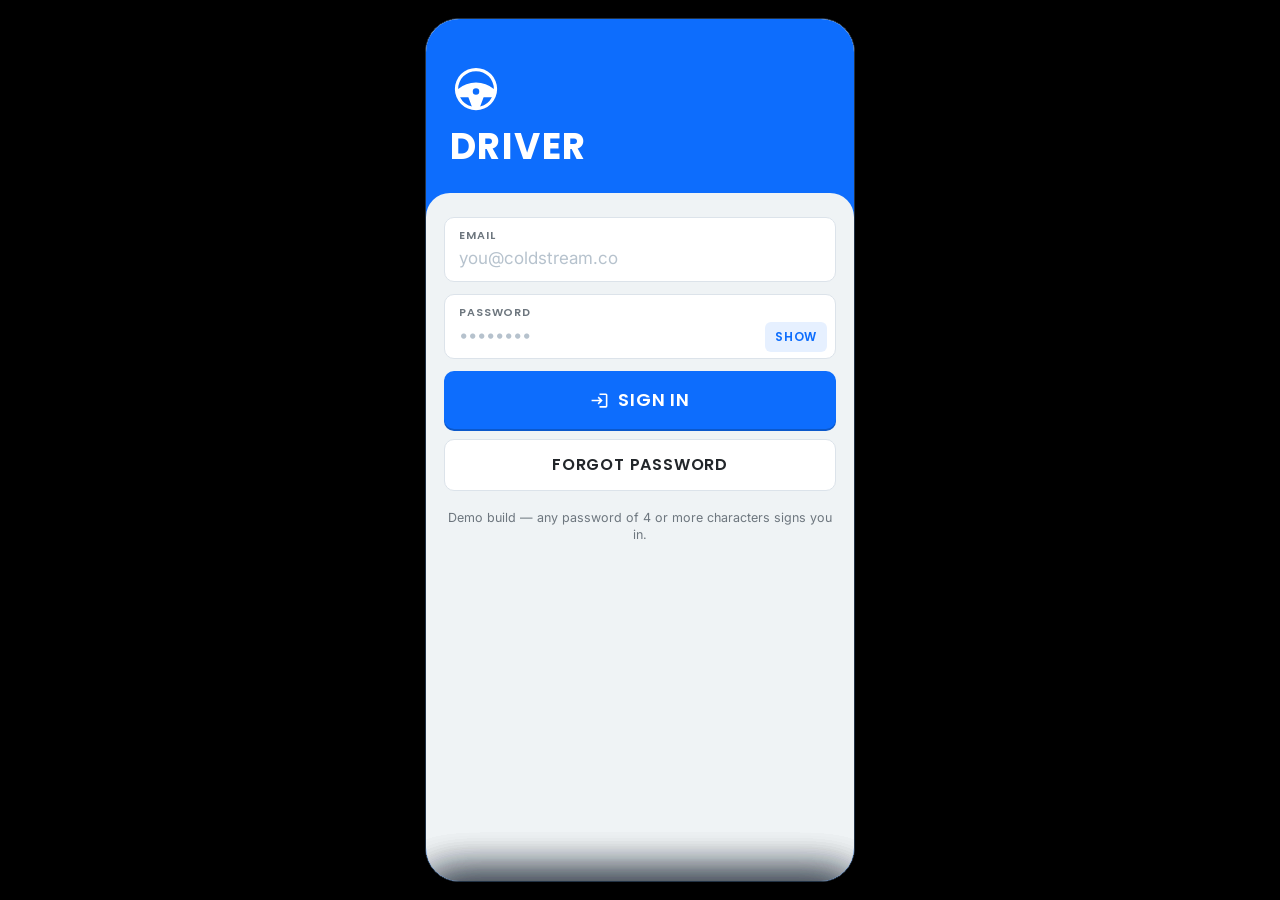
==== commit 1a205fbd: "Add files via upload" ====
--- a/index.html
+++ b/index.html
@@ -12,7 +12,7 @@
 <link rel="manifest" href="manifest.json">
 <link rel="preconnect" href="https://fonts.googleapis.com">
 <link rel="preconnect" href="https://fonts.gstatic.com" crossorigin>
-<link href="https://fonts.googleapis.com/css2?family=Barlow+Semi+Condensed:wght@500;600;700&family=Inter:wght@400;500;600;700&display=swap" rel="stylesheet">
+<link href="https://fonts.googleapis.com/css2?family=Poppins:wght@500;600;700&family=Inter:wght@400;500;600;700&display=swap" rel="stylesheet">
 <style>
   /* Boot guard: these rules only matter if app.css fails to load — e.g. when
      index.html is opened on its own, away from its sibling files. */
@@ -27,7 +27,7 @@
   html.nocss code { background: #EDF1F5; padding: .15em .4em; border-radius: 4px; }
 </style>
 <style>
-*,:after,:before{--tw-border-spacing-x:0;--tw-border-spacing-y:0;--tw-translate-x:0;--tw-translate-y:0;--tw-rotate:0;--tw-skew-x:0;--tw-skew-y:0;--tw-scale-x:1;--tw-scale-y:1;--tw-pan-x: ;--tw-pan-y: ;--tw-pinch-zoom: ;--tw-scroll-snap-strictness:proximity;--tw-gradient-from-position: ;--tw-gradient-via-position: ;--tw-gradient-to-position: ;--tw-ordinal: ;--tw-slashed-zero: ;--tw-numeric-figure: ;--tw-numeric-spacing: ;--tw-numeric-fraction: ;--tw-ring-inset: ;--tw-ring-offset-width:0px;--tw-ring-offset-color:#fff;--tw-ring-color:rgba(59,130,246,.5);--tw-ring-offset-shadow:0 0 #0000;--tw-ring-shadow:0 0 #0000;--tw-shadow:0 0 #0000;--tw-shadow-colored:0 0 #0000;--tw-blur: ;--tw-brightness: ;--tw-contrast: ;--tw-grayscale: ;--tw-hue-rotate: ;--tw-invert: ;--tw-saturate: ;--tw-sepia: ;--tw-drop-shadow: ;--tw-backdrop-blur: ;--tw-backdrop-brightness: ;--tw-backdrop-contrast: ;--tw-backdrop-grayscale: ;--tw-backdrop-hue-rotate: ;--tw-backdrop-invert: ;--tw-backdrop-opacity: ;--tw-backdrop-saturate: ;--tw-backdrop-sepia: ;--tw-contain-size: ;--tw-contain-layout: ;--tw-contain-paint: ;--tw-contain-style: }::backdrop{--tw-border-spacing-x:0;--tw-border-spacing-y:0;--tw-translate-x:0;--tw-translate-y:0;--tw-rotate:0;--tw-skew-x:0;--tw-skew-y:0;--tw-scale-x:1;--tw-scale-y:1;--tw-pan-x: ;--tw-pan-y: ;--tw-pinch-zoom: ;--tw-scroll-snap-strictness:proximity;--tw-gradient-from-position: ;--tw-gradient-via-position: ;--tw-gradient-to-position: ;--tw-ordinal: ;--tw-slashed-zero: ;--tw-numeric-figure: ;--tw-numeric-spacing: ;--tw-numeric-fraction: ;--tw-ring-inset: ;--tw-ring-offset-width:0px;--tw-ring-offset-color:#fff;--tw-ring-color:rgba(59,130,246,.5);--tw-ring-offset-shadow:0 0 #0000;--tw-ring-shadow:0 0 #0000;--tw-shadow:0 0 #0000;--tw-shadow-colored:0 0 #0000;--tw-blur: ;--tw-brightness: ;--tw-contrast: ;--tw-grayscale: ;--tw-hue-rotate: ;--tw-invert: ;--tw-saturate: ;--tw-sepia: ;--tw-drop-shadow: ;--tw-backdrop-blur: ;--tw-backdrop-brightness: ;--tw-backdrop-contrast: ;--tw-backdrop-grayscale: ;--tw-backdrop-hue-rotate: ;--tw-backdrop-invert: ;--tw-backdrop-opacity: ;--tw-backdrop-saturate: ;--tw-backdrop-sepia: ;--tw-contain-size: ;--tw-contain-layout: ;--tw-contain-paint: ;--tw-contain-style: }/*! tailwindcss v3.4.17 | MIT License | https://tailwindcss.com*/*,:after,:before{box-sizing:border-box;border:0 solid #e5e7eb}:after,:before{--tw-content:""}:host,html{line-height:1.5;-webkit-text-size-adjust:100%;-moz-tab-size:4;-o-tab-size:4;tab-size:4;font-family:Inter,ui-sans-serif,system-ui,-apple-system,Segoe UI,sans-serif;font-feature-settings:normal;font-variation-settings:normal;-webkit-tap-highlight-color:transparent}body{margin:0;line-height:inherit}hr{height:0;color:inherit;border-top-width:1px}abbr:where([title]){-webkit-text-decoration:underline dotted;text-decoration:underline dotted}h1,h2,h3,h4,h5,h6{font-size:inherit;font-weight:inherit}a{color:inherit;text-decoration:inherit}b,strong{font-weight:bolder}code,kbd,pre,samp{font-family:ui-monospace,SFMono-Regular,Menlo,Monaco,Consolas,Liberation Mono,Courier New,monospace;font-feature-settings:normal;font-variation-settings:normal;font-size:1em}small{font-size:80%}sub,sup{font-size:75%;line-height:0;position:relative;vertical-align:baseline}sub{bottom:-.25em}sup{top:-.5em}table{text-indent:0;border-color:inherit;border-collapse:collapse}button,input,optgroup,select,textarea{font-family:inherit;font-feature-settings:inherit;font-variation-settings:inherit;font-size:100%;font-weight:inherit;line-height:inherit;letter-spacing:inherit;color:inherit;margin:0;padding:0}button,select{text-transform:none}button,input:where([type=button]),input:where([type=reset]),input:where([type=submit]){-webkit-appearance:button;background-color:transparent;background-image:none}:-moz-focusring{outline:auto}:-moz-ui-invalid{box-shadow:none}progress{vertical-align:baseline}::-webkit-inner-spin-button,::-webkit-outer-spin-button{height:auto}[type=search]{-webkit-appearance:textfield;outline-offset:-2px}::-webkit-search-decoration{-webkit-appearance:none}::-webkit-file-upload-button{-webkit-appearance:button;font:inherit}summary{display:list-item}blockquote,dd,dl,figure,h1,h2,h3,h4,h5,h6,hr,p,pre{margin:0}fieldset{margin:0}fieldset,legend{padding:0}menu,ol,ul{list-style:none;margin:0;padding:0}dialog{padding:0}textarea{resize:vertical}input::-moz-placeholder,textarea::-moz-placeholder{opacity:1;color:#9ca3af}input::placeholder,textarea::placeholder{opacity:1;color:#9ca3af}[role=button],button{cursor:pointer}:disabled{cursor:default}audio,canvas,embed,iframe,img,object,svg,video{display:block;vertical-align:middle}img,video{max-width:100%;height:auto}[hidden]:where(:not([hidden=until-found])){display:none}:root{--background:207 24% 95%;--foreground:209 46% 10%;--card:0 0% 100%;--card-foreground:209 46% 10%;--popover:0 0% 100%;--popover-foreground:209 46% 10%;--primary:216 98% 52%;--primary-foreground:0 0% 100%;--primary-dark:216 90% 42%;--primary-tint:216 100% 95%;--secondary:207 24% 95%;--secondary-foreground:209 46% 10%;--muted:207 24% 95%;--muted-foreground:207 14% 60%;--accent:216 100% 95%;--accent-foreground:216 90% 42%;--destructive:0 65% 51%;--destructive-foreground:0 0% 100%;--destructive-tint:0 65% 95%;--success:123 46% 34%;--success-foreground:0 0% 100%;--success-tint:123 30% 93%;--warning:37 95% 56%;--warning-foreground:37 100% 12%;--warning-tint:37 90% 94%;--info:201 98% 41%;--info-foreground:0 0% 100%;--info-tint:201 80% 94%;--border:209 26% 89%;--input:209 26% 89%;--ring:216 98% 52%;--radius:0.875rem;--ink:209 46% 10%;--slate:209 16% 43%;--blue:#0d6efd;--blue-dk:#0a58ca;--blue-tint:#e7f0ff;--green:#2e7d32;--green-tint:#e9f3ea;--cyan:#0288d1;--cyan-tint:#e4f3fb;--red:#d32f2f;--red-tint:#fbeaea;--amber:#f9a825;--amber-tint:#fef5e2;--ink-hex:#0e1a26;--slate-hex:#5c6f80;--mute:#8a9aa8;--line:#dce4ec;--canvas:#edf1f5;--panel:#fff;--r-sm:10px;--r-md:14px;--r-lg:18px;--r-xl:24px;--tap:52px;--sh-1:0 1px 2px rgba(14,26,38,.06),0 1px 1px rgba(14,26,38,.04);--sh-2:0 4px 16px rgba(14,26,38,.1);--display:"Barlow Semi Condensed",ui-sans-serif,system-ui,sans-serif;--safe-t:env(safe-area-inset-top,0px);--safe-b:env(safe-area-inset-bottom,0px)}*{border-color:hsl(var(--border))}body,html{height:100%}body{margin:0;background-color:hsl(var(--ink));font-family:Inter,ui-sans-serif,system-ui,-apple-system,Segoe UI,sans-serif;color:hsl(var(--foreground));-webkit-font-smoothing:antialiased;-moz-osx-font-smoothing:grayscale;-webkit-tap-highlight-color:transparent;overscroll-behavior-y:none}button,input,select,textarea{font:inherit;color:inherit}[hidden]{display:none!important}button{cursor:pointer;border-width:0;background-color:transparent;padding:0}:focus-visible{border-radius:calc(var(--radius) - 8px);outline:2px solid transparent;outline-offset:2px;--tw-ring-offset-shadow:var(--tw-ring-inset) 0 0 0 var(--tw-ring-offset-width) var(--tw-ring-offset-color);--tw-ring-shadow:var(--tw-ring-inset) 0 0 0 calc(2px + var(--tw-ring-offset-width)) var(--tw-ring-color);box-shadow:var(--tw-ring-offset-shadow),var(--tw-ring-shadow),var(--tw-shadow,0 0 #0000);--tw-ring-color:hsl(var(--ring));--tw-ring-offset-width:2px}h1,h2,h3{margin:0;font-weight:700;letter-spacing:-.025em}#app{position:relative;margin-left:auto;margin-right:auto;display:flex;width:100%;flex-direction:column;overflow:hidden;background-color:hsl(var(--background));max-width:430px;min-width:320px;height:100dvh}@media (min-width:520px){body{display:flex;align-items:center;justify-content:center;padding:1.25rem}#app{height:min(920px,96dvh);border-radius:34px;border-width:1px;border-color:#223244;box-shadow:0 30px 90px rgba(0,0,0,.55)}}.screen{display:none;min-height:0;flex:1 1 0%;flex-direction:column}.screen.on{display:flex}.scroll{min-height:0;flex:1 1 0%;overflow-y:auto;-webkit-overflow-scrolling:touch;overscroll-behavior:contain}.pad{padding:1rem 1rem 1.75rem}.navslot{flex:none}.routepane{overflow:hidden;padding-left:.875rem;padding-right:.875rem;padding-top:.625rem}.routepane,.routepane>#next-wrap{display:flex;min-height:0;flex:1 1 0%;flex-direction:column}.routepane .upnext{min-height:0;flex:1 1 0%;overflow-y:auto;overscroll-behavior:contain}.routepane .sect{margin-top:.75rem;margin-bottom:.375rem}.route-bar{flex:none;border-top-width:1px;border-color:hsl(var(--border));background-color:hsl(var(--card));padding:.5rem .75rem;box-shadow:0 -4px 16px rgba(14,26,38,.08)}.rbtn,.route-bar{display:flex;gap:.5rem}.rbtn{min-height:48px;flex:1 1 0%;align-items:center;justify-content:center;border-radius:calc(var(--radius) - 4px);border-width:1.5px;border-color:hsl(var(--border));background-color:hsl(var(--background));font-family:Barlow Semi Condensed,ui-sans-serif,system-ui,sans-serif;font-size:13.5px;font-weight:600;text-transform:uppercase;color:hsl(var(--slate))}.rbtn:active{--tw-scale-x:.97;--tw-scale-y:.97;transform:translate(var(--tw-translate-x),var(--tw-translate-y)) rotate(var(--tw-rotate)) skewX(var(--tw-skew-x)) skewY(var(--tw-skew-y)) scaleX(var(--tw-scale-x)) scaleY(var(--tw-scale-y))}.rbtn{letter-spacing:.06em}.rbtn.pause{background-color:hsl(var(--warning-tint));--tw-text-opacity:1;color:rgb(138 92 0/var(--tw-text-opacity,1));border-color:#ebc26a}.rbtn svg{height:18px;width:18px;fill:currentColor}.rbtn.danger{border-color:hsl(var(--destructive));background-color:hsl(var(--destructive));color:hsl(var(--destructive-foreground))}.rbtn.go{border-color:hsl(var(--success));background-color:hsl(var(--success));color:hsl(var(--success-foreground))}.rbtn .n{margin-left:.25rem;display:grid;height:18px;min-width:18px;place-items:center;border-radius:9999px;background-color:hsl(var(--destructive));padding-left:.25rem;padding-right:.25rem;font-size:11px;font-weight:700;--tw-text-opacity:1;color:rgb(255 255 255/var(--tw-text-opacity,1))}.eyebrow,.rbtn .n{font-family:Barlow Semi Condensed,ui-sans-serif,system-ui,sans-serif}.eyebrow{font-size:.75rem;line-height:1rem;font-weight:600;text-transform:uppercase;color:hsl(var(--muted-foreground));letter-spacing:.14em}.num{font-family:Barlow Semi Condensed,ui-sans-serif,system-ui,sans-serif;font-weight:700;--tw-numeric-spacing:tabular-nums;font-variant-numeric:var(--tw-ordinal) var(--tw-slashed-zero) var(--tw-numeric-figure) var(--tw-numeric-spacing) var(--tw-numeric-fraction)}.topbar{z-index:5;flex:none;background-color:hsl(var(--primary));padding-left:.875rem;padding-right:.875rem;color:hsl(var(--primary-foreground));--tw-shadow:0 4px 16px rgba(14,26,38,.1);--tw-shadow-colored:0 4px 16px var(--tw-shadow-color);box-shadow:var(--tw-ring-offset-shadow,0 0 #0000),var(--tw-ring-shadow,0 0 #0000),var(--tw-shadow);padding-top:calc(var(--safe-t) + 10px)}.topbar.plain{padding-bottom:.875rem}.tb-row{display:flex;min-height:44px;align-items:center;gap:.75rem}.tb-title{font-family:Barlow Semi Condensed,ui-sans-serif,system-ui,sans-serif;font-size:21px;font-weight:600;line-height:1.25}.tb-sub{margin-top:1px;font-size:11.5px;color:#bbd9f5}.tb-btn{display:grid;height:2.75rem;width:2.75rem;flex:none;place-items:center;border-radius:calc(var(--radius) - 4px);background-color:hsla(0,0%,100%,.14);--tw-text-opacity:1;color:rgb(255 255 255/var(--tw-text-opacity,1))}.tb-btn:active{background-color:hsla(0,0%,100%,.28)}.tb-btn.on{background-color:hsl(var(--warning));color:hsl(var(--warning-foreground))}.tb-btn svg{height:1.25rem;width:1.25rem;fill:currentColor}.gauge{padding-top:.375rem;padding-bottom:.625rem}.gauge-head{margin-bottom:.375rem;display:flex;align-items:baseline;gap:.375rem}.gauge-sep{font-size:11px;--tw-text-opacity:1;color:rgb(168 205 240/var(--tw-text-opacity,1))}.gauge-head .gauge-read{margin-left:auto}.gauge-label b{--tw-text-opacity:1;color:rgb(255 255 255/var(--tw-text-opacity,1))}.gauge-label{font-size:11px;font-weight:600;text-transform:uppercase;letter-spacing:.16em;color:#a8cdf0}.gauge-label,.gauge-read{font-family:Barlow Semi Condensed,ui-sans-serif,system-ui,sans-serif}.gauge-read{font-size:15px;font-weight:700;--tw-numeric-spacing:tabular-nums;font-variant-numeric:var(--tw-ordinal) var(--tw-slashed-zero) var(--tw-numeric-figure) var(--tw-numeric-spacing) var(--tw-numeric-fraction);--tw-text-opacity:1;color:rgb(255 255 255/var(--tw-text-opacity,1))}.gauge-read small{font-size:11px;font-weight:600;color:#a8cdf0;letter-spacing:.06em}.ticks{display:flex;height:7px;align-items:stretch;gap:.125rem}.tick{flex:1 1 0%;border-radius:calc(var(--radius) - 8px);background-color:hsla(0,0%,100%,.16);transition-property:color,background-color,border-color,text-decoration-color,fill,stroke;transition-timing-function:cubic-bezier(.4,0,.2,1);transition-duration:.5s}.tick.full{--tw-bg-opacity:1;background-color:rgb(255 255 255/var(--tw-bg-opacity,1))}.tick.spent{background-color:hsla(0,0%,100%,.34)}.gauge-foot{margin-top:7px;display:flex;justify-content:space-between;font-size:11.5px;color:#bbd9f5}.gauge-foot b{font-family:Barlow Semi Condensed,ui-sans-serif,system-ui,sans-serif;font-size:13px;--tw-text-opacity:1;color:rgb(255 255 255/var(--tw-text-opacity,1))}.banner{margin-bottom:.75rem;display:flex;align-items:flex-start;gap:.625rem;border-radius:calc(var(--radius) - 4px);padding:11px .75rem;font-size:13.5px;line-height:1.375}.banner.paused{border-width:1.5px;background-color:hsl(var(--warning-tint));color:rgb(107 75 0/var(--tw-text-opacity,1));border-color:#ebc26a}.banner.alert,.banner.paused{--tw-text-opacity:1}.banner.alert{border-width:1.5px;background-color:hsl(var(--info-tint));color:rgb(11 74 102/var(--tw-text-opacity,1));border-color:#9bd3ef}.banner b{margin-bottom:1px;display:block;font-size:13px}.banner .x{margin-left:auto;padding-left:.125rem;padding-right:.125rem;font-size:1.25rem;line-height:1.75rem;line-height:1;opacity:.5}.btn{display:flex;width:100%;align-items:center;justify-content:center;gap:9px;border-radius:calc(var(--radius) - 4px);font-family:Barlow Semi Condensed,ui-sans-serif,system-ui,sans-serif;font-size:17px;font-weight:600;text-transform:uppercase;transition-property:transform;transition-timing-function:cubic-bezier(.4,0,.2,1);transition-duration:.15s}.btn:active{--tw-scale-x:.985;--tw-scale-y:.985;transform:translate(var(--tw-translate-x),var(--tw-translate-y)) rotate(var(--tw-rotate)) skewX(var(--tw-skew-x)) skewY(var(--tw-skew-y)) scaleX(var(--tw-scale-x)) scaleY(var(--tw-scale-y));--tw-brightness:brightness(.95);filter:var(--tw-blur) var(--tw-brightness) var(--tw-contrast) var(--tw-grayscale) var(--tw-hue-rotate) var(--tw-invert) var(--tw-saturate) var(--tw-sepia) var(--tw-drop-shadow)}.btn:disabled{pointer-events:none;opacity:.4;--tw-shadow:0 0 #0000;--tw-shadow-colored:0 0 #0000;box-shadow:var(--tw-ring-offset-shadow,0 0 #0000),var(--tw-ring-shadow,0 0 #0000),var(--tw-shadow)}.btn{min-height:var(--tap);letter-spacing:.08em}.btn svg{height:19px;width:19px;fill:currentColor}.btn-primary{background-color:hsl(var(--primary));color:hsl(var(--primary-foreground));box-shadow:0 2px 0 hsl(var(--primary-dark))}.btn-danger{background-color:hsl(var(--destructive));color:hsl(var(--destructive-foreground));box-shadow:0 2px 0 #9e2020}.btn-cyan{background-color:hsl(var(--info));color:hsl(var(--info-foreground));box-shadow:0 2px 0 #01669b}.btn-green{background-color:hsl(var(--success));color:hsl(var(--success-foreground));box-shadow:0 2px 0 #1f5b23}.btn-amber{background-color:hsl(var(--warning));color:hsl(var(--warning-foreground));box-shadow:0 2px 0 #c98b00}.btn-ghost{border-width:1.5px;border-color:hsl(var(--border));background-color:hsl(var(--card));color:hsl(var(--foreground));--tw-shadow:0 0 #0000;--tw-shadow-colored:0 0 #0000;box-shadow:var(--tw-ring-offset-shadow,0 0 #0000),var(--tw-ring-shadow,0 0 #0000),var(--tw-shadow)}.btn-xl{font-size:1.125rem;line-height:1.75rem;min-height:58px}.btn-row{display:flex;gap:.625rem}.btn-row .btn{flex:1 1 0%}.card{overflow:hidden;border-radius:var(--radius);border-width:1px;border-color:hsl(var(--border));background-color:hsl(var(--card));--tw-shadow:0 1px 2px rgba(14,26,38,.06),0 1px 1px rgba(14,26,38,.04);--tw-shadow-colored:0 1px 2px var(--tw-shadow-color),0 1px 1px var(--tw-shadow-color);box-shadow:var(--tw-ring-offset-shadow,0 0 #0000),var(--tw-ring-shadow,0 0 #0000),var(--tw-shadow);--tw-shadow-color:hsl(var(--card));--tw-shadow:var(--tw-shadow-colored)}.card+.card{margin-top:.75rem}.sect{margin-top:22px;margin-bottom:.625rem;display:flex;align-items:center;gap:9px}.sect:first-child{margin-top:.25rem}.sect .eyebrow{white-space:nowrap}.sect hr{margin:0;flex:1 1 0%;border-width:1px 0 0;border-color:hsl(var(--border))}.pill{display:inline-flex;align-items:center;gap:5px;border-radius:9999px;padding:.25rem .625rem;font-family:Barlow Semi Condensed,ui-sans-serif,system-ui,sans-serif;font-size:11.5px;font-weight:600;text-transform:uppercase;letter-spacing:.1em}.pill-green{background-color:hsl(var(--success-tint));color:hsl(var(--success))}.pill-cyan{background-color:hsl(var(--info-tint));--tw-text-opacity:1;color:rgb(1 101 154/var(--tw-text-opacity,1))}.pill-blue{background-color:hsl(var(--primary-tint));color:hsl(var(--primary-dark))}.pill-red{background-color:hsl(var(--destructive-tint));color:hsl(var(--destructive))}.pill-amber{background-color:hsl(var(--warning-tint));--tw-text-opacity:1;color:rgb(138 92 0/var(--tw-text-opacity,1))}.pill-grey{background-color:hsl(var(--secondary));color:hsl(var(--slate))}.dot{height:.375rem;width:.375rem;border-radius:9999px;background-color:currentColor}.field{position:relative;margin-bottom:.75rem;display:block;width:100%;border-radius:calc(var(--radius) - 4px);border-width:1.5px;border-color:hsl(var(--input));background-color:hsl(var(--card));padding:9px .875rem .625rem;transition-property:border-color,box-shadow;transition-timing-function:cubic-bezier(.4,0,.2,1);transition-duration:.15s}.field:focus-within{border-color:hsl(var(--primary));box-shadow:0 0 0 3px hsl(var(--primary)/.14)}.field>span{margin-bottom:.125rem;display:block;font-family:Barlow Semi Condensed,ui-sans-serif,system-ui,sans-serif;font-size:11px;font-weight:600;text-transform:uppercase;color:hsl(var(--slate));letter-spacing:.13em}.field:focus-within>span{color:hsl(var(--primary))}.field input,.field select,.field textarea{width:100%;border-width:0;background-color:transparent;padding:0;font-size:17px;font-weight:500;outline:2px solid transparent;outline-offset:2px}.field input[type=number]::-webkit-inner-spin-button,.field input[type=number]::-webkit-outer-spin-button{-webkit-appearance:none;margin:0}.field input[type=number]{-moz-appearance:textfield;-webkit-appearance:textfield;appearance:textfield}.field input::-moz-placeholder,.field textarea::-moz-placeholder{font-weight:400;--tw-text-opacity:1;color:rgb(182 194 205/var(--tw-text-opacity,1))}.field input::placeholder,.field textarea::placeholder{font-weight:400;--tw-text-opacity:1;color:rgb(182 194 205/var(--tw-text-opacity,1))}.field textarea{resize:none;font-size:15.5px;line-height:1.5}.field select{-webkit-appearance:none;-moz-appearance:none;appearance:none;font-family:Barlow Semi Condensed,ui-sans-serif,system-ui,sans-serif;font-size:19px;font-weight:600}.field.sel:after{content:"";pointer-events:none;position:absolute;right:1rem;top:50%;height:.625rem;width:.625rem;border-right:2.5px solid hsl(var(--slate));border-bottom:2.5px solid hsl(var(--slate));transform:translateY(-70%) rotate(45deg)}.field .unit{position:absolute;right:.875rem;bottom:11px;font-size:.875rem;line-height:1.25rem;letter-spacing:.06em}.field .pre,.field .unit{font-family:Barlow Semi Condensed,ui-sans-serif,system-ui,sans-serif;font-weight:600;color:hsl(var(--muted-foreground))}.field .pre{margin-right:.125rem;font-size:17px}.field .inline{display:flex;align-items:center}.field.big input{font-family:Barlow Semi Condensed,ui-sans-serif,system-ui,sans-serif;font-size:1.875rem;line-height:2.25rem;font-weight:700}.field.locked{border-style:dashed;--tw-bg-opacity:1;background-color:rgb(244 247 249/var(--tw-bg-opacity,1))}.field.err{border-color:hsl(var(--destructive))}.field.err>span{color:hsl(var(--destructive))}.field .rev{position:absolute;right:.5rem;bottom:.375rem;border-radius:calc(var(--radius) - 8px);background-color:hsl(var(--primary-tint));padding:7px .625rem;font-family:Barlow Semi Condensed,ui-sans-serif,system-ui,sans-serif;font-size:.75rem;line-height:1rem;font-weight:600;text-transform:uppercase;color:hsl(var(--primary));letter-spacing:.1em}.field-2{display:flex;gap:.625rem}.field-2 .field{flex:1 1 0%}.hint{font-size:12.5px;line-height:1.375;color:hsl(var(--slate));margin:-6px 2px 14px}.hint.warn{font-weight:500;--tw-text-opacity:1;color:rgb(138 92 0/var(--tw-text-opacity,1))}.errmsg{gap:.5rem;border-radius:calc(var(--radius) - 4px);background-color:hsl(var(--destructive-tint));padding:11px .75rem;font-size:13.5px;line-height:1.375;color:hsl(var(--destructive));margin:-4px 0 14px}.check,.errmsg{display:flex;align-items:center}.check{gap:.75rem;border-bottom-width:1px;border-color:hsl(var(--border));padding-left:.875rem;padding-right:.875rem;min-height:var(--tap)}.check:last-child{border-bottom-width:0}.check.bare{min-height:44px;border-width:0;background-color:transparent;padding:0;margin:2px 2px 16px}.check input{pointer-events:none;position:absolute;opacity:0}.check .box{display:grid;height:26px;width:26px;flex:none;place-items:center;border-radius:calc(var(--radius) - 8px);border-width:2px;--tw-border-opacity:1;border-color:rgb(194 205 216/var(--tw-border-opacity,1))}.check .box,.check .box svg{transition-property:all;transition-timing-function:cubic-bezier(.4,0,.2,1);transition-duration:.15s}.check .box svg{height:15px;width:15px;--tw-scale-x:.5;--tw-scale-y:.5;transform:translate(var(--tw-translate-x),var(--tw-translate-y)) rotate(var(--tw-rotate)) skewX(var(--tw-skew-x)) skewY(var(--tw-skew-y)) scaleX(var(--tw-scale-x)) scaleY(var(--tw-scale-y));fill:#fff;opacity:0}.check input:checked~.box{border-color:hsl(var(--success));background-color:hsl(var(--success))}.check input:checked~.box svg{--tw-scale-x:1;--tw-scale-y:1;transform:translate(var(--tw-translate-x),var(--tw-translate-y)) rotate(var(--tw-rotate)) skewX(var(--tw-skew-x)) skewY(var(--tw-skew-y)) scaleX(var(--tw-scale-x)) scaleY(var(--tw-scale-y));opacity:1}.check span{font-size:15px;font-weight:500}.sw{position:relative;height:1.75rem;width:3rem;flex:none;background-color:rgb(201 212 222/var(--tw-bg-opacity,1));transition-property:color,background-color,border-color,text-decoration-color,fill,stroke;transition-timing-function:cubic-bezier(.4,0,.2,1);transition-duration:.15s}.sw,.sw i{border-radius:9999px;--tw-bg-opacity:1}.sw i{position:absolute;top:3px;left:3px;height:22px;width:22px;background-color:rgb(255 255 255/var(--tw-bg-opacity,1));transition-property:all;transition-timing-function:cubic-bezier(.4,0,.2,1);transition-duration:.15s;box-shadow:0 1px 3px rgba(14,26,38,.32)}.sw.on{background-color:hsl(var(--success))}.sw.on i{left:23px}.route-item{display:block;width:100%;border-bottom-width:1px;border-color:hsl(var(--border));padding:15px 1rem;text-align:left}.route-item:active{background-color:hsl(var(--primary-tint))}.route-item:last-child{border-bottom-width:0}.route-top{margin-bottom:5px;display:flex;align-items:center;gap:.625rem}.route-code{font-family:Barlow Semi Condensed,ui-sans-serif,system-ui,sans-serif;font-size:1.125rem;line-height:1.75rem;font-weight:700}.route-name{margin-bottom:9px;font-size:.875rem;line-height:1.25rem;color:hsl(var(--slate))}.route-meta{display:flex;flex-wrap:wrap;align-items:center;gap:.875rem;font-size:12.5px;color:hsl(var(--slate))}.route-meta b{font-family:Barlow Semi Condensed,ui-sans-serif,system-ui,sans-serif;font-size:.875rem;line-height:1.25rem;color:hsl(var(--foreground))}.mini-bar{margin-top:11px;height:5px;overflow:hidden;background-color:hsl(var(--background))}.mini-bar,.mini-bar i{border-radius:calc(var(--radius) - 8px)}.mini-bar i{display:block;height:100%;background-color:hsl(var(--info));transition-property:width;transition-timing-function:cubic-bezier(.4,0,.2,1);transition-duration:.5s}.mini-bar.done i{background-color:hsl(var(--success))}.donestrip{margin-bottom:.5rem;display:flex;width:100%;align-items:center;gap:.625rem;border-radius:calc(var(--radius) - 4px);border-width:1px;background-color:hsl(var(--success-tint));padding:.375rem .75rem;text-align:left;border-color:#c3e0c6}.donestrip,.donestrip .ic{flex:none}.donestrip .ic{display:grid;height:26px;width:26px;place-items:center;border-radius:9999px;background-color:hsl(var(--success))}.donestrip .ic svg{height:.875rem;width:.875rem;fill:#fff}.donestrip .tx{min-width:0;flex:1 1 0%}.donestrip b{display:block;font-size:14.5px;--tw-text-opacity:1;color:rgb(30 90 34/var(--tw-text-opacity,1))}.donestrip small{font-size:12.5px;--tw-text-opacity:1;color:rgb(62 115 66/var(--tw-text-opacity,1))}.donestrip .chev{height:.5rem;width:.5rem;flex:none;transition-property:transform;transition-timing-function:cubic-bezier(.4,0,.2,1);transition-duration:.15s;border-right:2.5px solid #6ba06f;border-bottom:2.5px solid #6ba06f;transform:rotate(45deg);margin-top:-3px}.donestrip.open .chev{transform:rotate(-135deg);margin-top:3px}.donelist{margin-bottom:.5rem;max-height:132px;flex:none;overflow:hidden;overflow-y:auto;border-radius:calc(var(--radius) - 4px);border-width:1px;border-color:hsl(var(--border));background-color:hsl(var(--card));margin-top:-4px}.drow{display:flex;align-items:center;gap:.625rem;border-bottom-width:1px;border-color:hsl(var(--border));padding:.625rem .75rem}.drow:last-child{border-bottom-width:0}.drow .n{display:grid;height:22px;width:22px;flex:none;place-items:center;border-radius:9999px;background-color:hsl(var(--success));font-family:Barlow Semi Condensed,ui-sans-serif,system-ui,sans-serif;font-size:.75rem;line-height:1rem;font-weight:700;--tw-text-opacity:1;color:rgb(255 255 255/var(--tw-text-opacity,1))}.drow .n.sk{background-color:hsl(var(--warning));color:hsl(var(--warning-foreground))}.drow .nm{min-width:0;flex:1 1 0%;overflow:hidden;text-overflow:ellipsis;white-space:nowrap;font-size:.875rem;line-height:1.25rem;font-weight:600}.drow .\!v,.drow .v{white-space:nowrap;font-family:Barlow Semi Condensed,ui-sans-serif,system-ui,sans-serif;font-size:.875rem;line-height:1.25rem;font-weight:700}.drow .\!v.g,.drow .v.g{color:hsl(var(--success))}.drow .t{width:54px;text-align:right;font-family:Barlow Semi Condensed,ui-sans-serif,system-ui,sans-serif;font-size:11.5px;color:hsl(var(--muted-foreground));letter-spacing:.05em}.drow .t,.now{flex:none}.now{margin-bottom:.625rem;border-radius:var(--radius);border-width:2px;border-color:hsl(var(--info));background-color:hsl(var(--card));padding:.75rem;box-shadow:0 6px 18px hsl(var(--info)/.16)}.now-head{margin-bottom:.375rem;display:flex;align-items:center;gap:.5rem}.now-head .eta{margin-left:auto}.now h2{font-size:1.25rem;line-height:1.75rem;line-height:1.25;letter-spacing:-.025em}.now .addr{margin-top:5px;margin-bottom:0;font-size:15px;line-height:1.375;--tw-text-opacity:1;color:rgb(61 78 92/var(--tw-text-opacity,1))}.now-facts{margin-top:.5rem;display:flex;border-top-width:1px;border-bottom-width:1px;border-color:hsl(var(--border))}.now-facts div{flex:1 1 0%;border-right-width:1px;border-color:hsl(var(--border));padding:.375rem .25rem;text-align:center}.now-facts div:last-child{border-right-width:0}.now-facts .k{font-family:Barlow Semi Condensed,ui-sans-serif,system-ui,sans-serif;font-size:9px;font-weight:600;text-transform:uppercase;color:hsl(var(--muted-foreground));letter-spacing:.1em}.now-facts .\!v,.now-facts .v{font-family:Barlow Semi Condensed,ui-sans-serif,system-ui,sans-serif;font-size:15px;font-weight:700;--tw-numeric-spacing:tabular-nums;font-variant-numeric:var(--tw-ordinal) var(--tw-slashed-zero) var(--tw-numeric-figure) var(--tw-numeric-spacing) var(--tw-numeric-fraction);line-height:1.25}.now .stop-note{margin-top:.5rem;padding:.375rem .5rem;font-size:.75rem;line-height:1rem}.now .btn-row{margin-top:.625rem}.btn-stack{display:flex;flex-direction:column;gap:.5rem}.now .btn-stack{margin-top:.625rem}.now .btn{font-size:15px;min-height:48px}.stop-note{border-radius:calc(var(--radius) - 8px);background-color:hsl(var(--background));padding:.5rem .625rem;line-height:1.375}.eta,.stop-note{font-size:13px;color:hsl(var(--slate))}.eta{white-space:nowrap;font-family:Barlow Semi Condensed,ui-sans-serif,system-ui,sans-serif;font-weight:600;letter-spacing:.04em}.upnext{overflow:hidden;border-radius:var(--radius);border-width:1px;border-color:hsl(var(--border));background-color:hsl(var(--card));--tw-shadow:0 1px 2px rgba(14,26,38,.06),0 1px 1px rgba(14,26,38,.04);--tw-shadow-colored:0 1px 2px var(--tw-shadow-color),0 1px 1px var(--tw-shadow-color);box-shadow:var(--tw-ring-offset-shadow,0 0 #0000),var(--tw-ring-shadow,0 0 #0000),var(--tw-shadow);--tw-shadow-color:hsl(var(--card));--tw-shadow:var(--tw-shadow-colored)}.unrow{display:flex;min-height:48px;align-items:center;gap:.625rem;border-bottom-width:1px;border-color:hsl(var(--border));padding:.5rem .75rem}.unrow:last-child{border-bottom-width:0}.unrow .n{display:grid;height:1.5rem;width:1.5rem;flex:none;place-items:center;border-radius:9999px;background-color:hsl(var(--background));font-family:Barlow Semi Condensed,ui-sans-serif,system-ui,sans-serif;font-size:.75rem;line-height:1rem;font-weight:700;color:hsl(var(--slate))}.unrow .tx{min-width:0;flex:1 1 0%}.unrow b{display:block;overflow:hidden;text-overflow:ellipsis;white-space:nowrap;font-size:.875rem;line-height:1.25rem;line-height:1.25}.unrow small{font-size:11.5px;color:hsl(var(--slate))}.unrow .\!v,.unrow .v{white-space:nowrap;font-family:Barlow Semi Condensed,ui-sans-serif,system-ui,sans-serif;font-size:.875rem;line-height:1.25rem;font-weight:700;color:hsl(var(--slate))}.unrow .\!v.g,.unrow .v.g{color:hsl(var(--success))}.unrow .n.done{background-color:hsl(var(--success))}.unrow .n.current,.unrow .n.done{--tw-text-opacity:1;color:rgb(255 255 255/var(--tw-text-opacity,1))}.unrow .n.current{background-color:hsl(var(--info))}.unrow .n.skipped{background-color:hsl(var(--warning));color:hsl(var(--warning-foreground))}.unrow.is-done b{color:hsl(var(--slate))}.pausecard{margin-bottom:.875rem;border-radius:calc(var(--radius) + 6px);border-width:2px;background-color:hsl(var(--warning-tint));padding:18px;text-align:center;border-color:#ebc26a}.pausecard .k{font-family:Barlow Semi Condensed,ui-sans-serif,system-ui,sans-serif;font-size:11.5px;font-weight:600;text-transform:uppercase;--tw-text-opacity:1;color:rgb(138 92 0/var(--tw-text-opacity,1));letter-spacing:.16em}.pausecard .\!v,.pausecard .v{font-family:Barlow Semi Condensed,ui-sans-serif,system-ui,sans-serif;font-size:46px;font-weight:700;--tw-numeric-spacing:tabular-nums;font-variant-numeric:var(--tw-ordinal) var(--tw-slashed-zero) var(--tw-numeric-figure) var(--tw-numeric-spacing) var(--tw-numeric-fraction);line-height:1;--tw-text-opacity:1;color:rgb(107 75 0/var(--tw-text-opacity,1))}.pausecard .v{margin:8px 0 4px}.pausecard .\!v{margin:8px 0 4px!important}.pausecard p{margin:0 0 15px;font-size:13.5px;line-height:1.375;--tw-text-opacity:1;color:rgb(122 86 0/var(--tw-text-opacity,1))}.drive{display:flex;min-height:0;flex:1 1 0%;flex-direction:column;--tw-bg-opacity:1;background-color:rgb(220 230 236/var(--tw-bg-opacity,1))}.drive-status{display:flex;flex:none;align-items:stretch;gap:11px;background-color:hsl(var(--ink));padding:.5rem .75rem;--tw-text-opacity:1;color:rgb(255 255 255/var(--tw-text-opacity,1))}.dstat{display:flex;min-width:0;flex-direction:column;justify-content:center}.dstat .k{font-family:Barlow Semi Condensed,ui-sans-serif,system-ui,sans-serif;font-size:9.5px;font-weight:600;text-transform:uppercase;line-height:1;--tw-text-opacity:1;color:rgb(126 147 165/var(--tw-text-opacity,1));letter-spacing:.14em}.dstat .\!v,.dstat .v{margin-top:3px;white-space:nowrap;font-family:Barlow Semi Condensed,ui-sans-serif,system-ui,sans-serif;font-size:15px;font-weight:700;--tw-numeric-spacing:tabular-nums;font-variant-numeric:var(--tw-ordinal) var(--tw-slashed-zero) var(--tw-numeric-figure) var(--tw-numeric-spacing) var(--tw-numeric-fraction)}.dsbar{margin-top:5px;display:block;height:.375rem;overflow:hidden;border-radius:calc(var(--radius) - 8px);background-color:hsla(0,0%,100%,.17)}.dsbar i{display:block;height:100%;--tw-bg-opacity:1;background-color:rgb(255 255 255/var(--tw-bg-opacity,1));transition-property:width;transition-timing-function:cubic-bezier(.4,0,.2,1);transition-duration:.5s}.dsbar i.low{background-color:hsl(var(--warning))}.dsep{width:1px;flex:none;background-color:hsla(0,0%,100%,.14)}.drive-map{position:relative;flex:1 1 0%;overflow:hidden;--tw-bg-opacity:1;background-color:rgb(227 235 240/var(--tw-bg-opacity,1));min-height:120px}.drive-map svg{position:absolute;inset:0;height:100%;width:100%}.navcard{position:absolute;left:.625rem;right:.625rem;top:.625rem;display:flex;align-items:center;gap:.75rem;border-radius:var(--radius);background-color:hsla(0,0%,100%,.96);padding:11px .75rem;--tw-shadow:0 4px 16px rgba(14,26,38,.1);--tw-shadow-colored:0 4px 16px var(--tw-shadow-color);box-shadow:var(--tw-ring-offset-shadow,0 0 #0000),var(--tw-ring-shadow,0 0 #0000),var(--tw-shadow)}.navcard .turn{display:grid;height:46px;width:46px;flex:none;place-items:center;border-radius:calc(var(--radius) - 4px);background-color:hsl(var(--info))}.navcard .turn svg{height:1.5rem;width:1.5rem;fill:#fff}.navcard .tx{min-width:0;flex:1 1 0%}.navcard .k{font-family:Barlow Semi Condensed,ui-sans-serif,system-ui,sans-serif;font-size:10px;font-weight:600;text-transform:uppercase;line-height:1;color:hsl(var(--muted-foreground));letter-spacing:.14em}.navcard b{margin-top:3px;font-size:1rem;line-height:1.5rem;letter-spacing:-.015em}.navcard b,.navcard small{display:block;overflow:hidden;text-overflow:ellipsis;white-space:nowrap}.navcard small{font-size:12.5px;color:hsl(var(--slate))}.navcard .dist{flex:none;text-align:right}.navcard .dist .\!v,.navcard .dist .v{font-family:Barlow Semi Condensed,ui-sans-serif,system-ui,sans-serif;font-size:21px;font-weight:700;--tw-numeric-spacing:tabular-nums;font-variant-numeric:var(--tw-ordinal) var(--tw-slashed-zero) var(--tw-numeric-figure) var(--tw-numeric-spacing) var(--tw-numeric-fraction);line-height:1}.navcard .dist .\!u,.navcard .dist .u{margin-top:3px;display:block;font-family:Barlow Semi Condensed,ui-sans-serif,system-ui,sans-serif;font-size:10.5px;font-weight:600;text-transform:uppercase;color:hsl(var(--muted-foreground))}.navcard .dist .u{letter-spacing:.1em}.navcard .dist .\!u{letter-spacing:.1em!important}.maptools{position:absolute;right:.625rem;bottom:.625rem;display:flex;flex-direction:column;gap:.5rem}.mtool{display:grid;height:46px;width:46px;place-items:center;border-radius:calc(var(--radius) - 4px);background-color:hsla(0,0%,100%,.95);color:hsl(var(--slate));--tw-shadow:0 4px 16px rgba(14,26,38,.1);--tw-shadow-colored:0 4px 16px var(--tw-shadow-color);box-shadow:var(--tw-ring-offset-shadow,0 0 #0000),var(--tw-ring-shadow,0 0 #0000),var(--tw-shadow)}.mtool svg{height:21px;width:21px;fill:currentColor}.mtool.on{background-color:hsl(var(--primary));color:hsl(var(--primary-foreground))}.mapchip{position:absolute;left:.625rem;bottom:.625rem;display:flex;align-items:center;gap:7px;padding:7px .75rem;font-family:Barlow Semi Condensed,ui-sans-serif,system-ui,sans-serif;font-size:11px;font-weight:600;text-transform:uppercase;--tw-text-opacity:1;color:rgb(255 255 255/var(--tw-text-opacity,1));background:rgba(14,26,38,.82);letter-spacing:.11em}.mapchip,.mapchip i{border-radius:9999px}.mapchip i{height:7px;width:7px;flex:none;--tw-bg-opacity:1;background-color:rgb(111 208 122/var(--tw-bg-opacity,1))}.mapchip.sim i{background-color:hsl(var(--warning))}.reopt{pointer-events:none;position:absolute;left:.625rem;right:.625rem;display:flex;align-items:center;gap:11px;border-radius:var(--radius);background-color:hsl(var(--info));padding:.75rem;color:hsl(var(--info-foreground));opacity:0;--tw-shadow:0 4px 16px rgba(14,26,38,.1);--tw-shadow-colored:0 4px 16px var(--tw-shadow-color);box-shadow:var(--tw-ring-offset-shadow,0 0 #0000),var(--tw-ring-shadow,0 0 #0000),var(--tw-shadow);transition-property:all;transition-timing-function:cubic-bezier(.4,0,.2,1);transition-duration:.15s;top:76px;transform:translateY(-12px)}.reopt.on{pointer-events:auto;opacity:1;transform:none}.reopt svg{height:22px;width:22px;flex:none;fill:#fff}.reopt b{margin-bottom:1px;display:block;font-size:.875rem;line-height:1.25rem}.reopt small{font-size:12.5px;line-height:1.375;--tw-text-opacity:1;color:rgb(214 238 250/var(--tw-text-opacity,1))}.reopt .x{margin-left:auto;flex:none;padding-left:.125rem;padding-right:.125rem;font-size:22px;line-height:1;--tw-text-opacity:1;color:rgb(255 255 255/var(--tw-text-opacity,1));opacity:.7}.drive-actions{flex:none;overflow-y:auto;border-top-width:1px;border-color:hsl(var(--border));background-color:hsl(var(--card));padding:11px .75rem .75rem;max-height:62%;overscroll-behavior:contain;-webkit-overflow-scrolling:touch;box-shadow:0 -6px 22px rgba(14,26,38,.1)}.drive.arrived .drive-map{flex:none;height:116px;min-height:116px}.drive.arrived .drive-actions{max-height:none}.drive.arrived .act{min-height:48px;font-size:10px}.drive.arrived .act svg{height:19px;width:19px}.drive.arrived .navcard{padding-top:.5rem;padding-bottom:.5rem}.drive.arrived .navcard .turn{height:38px;width:38px}.drive.arrived .mapchip,.drive.arrived .maptools{display:none}.acts{margin-bottom:11px;display:flex;gap:.625rem}.act{position:relative;display:flex;min-height:58px;flex:1 1 0%;flex-direction:column;align-items:center;justify-content:center;gap:.25rem;border-radius:calc(var(--radius) - 4px);border-width:1.5px;border-color:hsl(var(--border));background-color:hsl(var(--background));font-family:Barlow Semi Condensed,ui-sans-serif,system-ui,sans-serif;font-size:10.5px;font-weight:600;text-transform:uppercase;color:hsl(var(--slate))}.act:active{--tw-scale-x:.97;--tw-scale-y:.97;transform:translate(var(--tw-translate-x),var(--tw-translate-y)) rotate(var(--tw-rotate)) skewX(var(--tw-skew-x)) skewY(var(--tw-skew-y)) scaleX(var(--tw-scale-x)) scaleY(var(--tw-scale-y))}.act{letter-spacing:.1em}.act svg{height:22px;width:22px;fill:currentColor}.act.sos{border-color:hsl(var(--destructive));background-color:hsl(var(--destructive));color:hsl(var(--destructive-foreground));box-shadow:0 2px 0 #9e2020}.act.chat{background-color:hsl(var(--primary-tint));color:hsl(var(--primary-dark));border-color:#b7d6f4}.act.mic.rec{animation:rec 1.1s ease-in-out infinite;border-color:hsl(var(--destructive));background-color:hsl(var(--destructive));--tw-text-opacity:1;color:rgb(255 255 255/var(--tw-text-opacity,1))}.act .n{position:absolute;top:.375rem;right:.625rem;height:19px;min-width:19px;border-radius:9999px;background-color:hsl(var(--destructive));padding-left:5px;padding-right:5px;text-align:center;font-size:11px;line-height:19px}.act .n,.bigcta{font-family:Barlow Semi Condensed,ui-sans-serif,system-ui,sans-serif;font-weight:700;--tw-text-opacity:1;color:rgb(255 255 255/var(--tw-text-opacity,1))}.bigcta{display:flex;width:100%;align-items:center;justify-content:center;gap:11px;border-radius:var(--radius);text-transform:uppercase;transition-property:transform;transition-timing-function:cubic-bezier(.4,0,.2,1);transition-duration:.15s}.bigcta:active{--tw-scale-x:.99;--tw-scale-y:.99;transform:translate(var(--tw-translate-x),var(--tw-translate-y)) rotate(var(--tw-rotate)) skewX(var(--tw-skew-x)) skewY(var(--tw-skew-y)) scaleX(var(--tw-scale-x)) scaleY(var(--tw-scale-y))}.bigcta:disabled{pointer-events:none;opacity:.4;--tw-shadow:0 0 #0000;--tw-shadow-colored:0 0 #0000;box-shadow:var(--tw-ring-offset-shadow,0 0 #0000),var(--tw-ring-shadow,0 0 #0000),var(--tw-shadow)}.bigcta{min-height:72px;font-size:21px;letter-spacing:.1em}.bigcta svg{height:26px;width:26px;fill:currentColor}.bigcta.go{background-color:hsl(var(--primary));box-shadow:0 3px 0 hsl(var(--primary-dark))}.bigcta.\!stop,.bigcta.stop{background-color:hsl(var(--warning));color:hsl(var(--warning-foreground))}.bigcta.stop{box-shadow:0 3px 0 #c98b00}.bigcta.\!stop{box-shadow:0 3px 0 #c98b00!important}.bigcta.done{background-color:hsl(var(--success));box-shadow:0 3px 0 #1f5b23}.tinylink{margin-top:.5rem;min-height:42px;width:100%;font-family:Barlow Semi Condensed,ui-sans-serif,system-ui,sans-serif;font-size:.75rem;line-height:1rem;font-weight:600;text-transform:uppercase;color:hsl(var(--slate));letter-spacing:.1em}.arrive{overflow:hidden;border-radius:var(--radius);border-width:2px;border-color:hsl(var(--success))}.arrive-h{display:flex;align-items:center;gap:.5rem;background-color:hsl(var(--success));padding:.625rem .75rem;font-family:Barlow Semi Condensed,ui-sans-serif,system-ui,sans-serif;font-size:11.5px;font-weight:600;text-transform:uppercase;line-height:1.375;--tw-text-opacity:1;color:rgb(255 255 255/var(--tw-text-opacity,1));letter-spacing:.12em}.arrive-h svg{height:1rem;width:1rem;flex:none;fill:#fff}.ctog{display:flex;min-height:54px;width:100%;align-items:center;gap:.75rem;border-bottom-width:1px;border-color:hsl(var(--border));background-color:hsl(var(--card));padding:.625rem .75rem;text-align:left}.ctog:active{background-color:hsl(var(--background))}.ctog b{flex:1 1 0%;font-size:14.5px;font-weight:600}.ctog small{margin-top:1px;display:block;font-size:.75rem;line-height:1rem;font-weight:400;color:hsl(var(--slate))}.arrive .bigcta{border-radius:0;min-height:62px}.chat{background-color:hsl(var(--background))}.chat,.chat-log{display:flex;min-height:0;flex:1 1 0%;flex-direction:column}.chat-log{gap:.625rem;overflow-y:auto;padding:.875rem .875rem .375rem}.msg{max-width:82%;border-radius:1rem;padding:.625rem .75rem;font-size:14.5px;line-height:1.375;--tw-shadow:0 1px 2px rgba(14,26,38,.06),0 1px 1px rgba(14,26,38,.04);--tw-shadow-colored:0 1px 2px var(--tw-shadow-color),0 1px 1px var(--tw-shadow-color);box-shadow:var(--tw-ring-offset-shadow,0 0 #0000),var(--tw-ring-shadow,0 0 #0000),var(--tw-shadow);--tw-shadow-color:hsl(var(--card));--tw-shadow:var(--tw-shadow-colored)}.msg .who{margin-bottom:3px;font-family:Barlow Semi Condensed,ui-sans-serif,system-ui,sans-serif;font-weight:600;text-transform:uppercase;opacity:.6;letter-spacing:.13em}.msg .t,.msg .who{font-size:10.5px}.msg .t{margin-top:5px;display:block;--tw-numeric-spacing:tabular-nums;font-variant-numeric:var(--tw-ordinal) var(--tw-slashed-zero) var(--tw-numeric-figure) var(--tw-numeric-spacing) var(--tw-numeric-fraction);opacity:.5}.msg.them{align-self:flex-start;border-bottom-left-radius:5px;background-color:hsl(var(--card))}.msg.me{align-self:flex-end;border-bottom-right-radius:5px;background-color:hsl(var(--primary));color:hsl(var(--primary-foreground))}.msg.sys{max-width:92%;align-self:center;border-radius:calc(var(--radius) + 6px);border-width:1.5px;background-color:hsl(var(--info-tint));text-align:center;font-size:13px;--tw-text-opacity:1;color:rgb(11 74 102/var(--tw-text-opacity,1));border-color:#9bd3ef}.chat-bar{display:flex;flex:none;align-items:flex-end;gap:.625rem;border-top-width:1px;border-color:hsl(var(--border));background-color:hsl(var(--card));padding-left:.75rem;padding-right:.75rem;padding-top:.625rem;padding-bottom:calc(10px + var(--safe-b))}.chat-bar textarea{max-height:110px;min-height:46px;flex:1 1 0%;resize:none;border-radius:23px;border-width:1.5px;border-color:hsl(var(--input));background-color:hsl(var(--background));padding:.75rem 1rem;font-size:15px;line-height:1.375;outline:2px solid transparent;outline-offset:2px}.chat-bar textarea:focus{border-color:hsl(var(--primary));--tw-bg-opacity:1;background-color:rgb(255 255 255/var(--tw-bg-opacity,1))}.icon-btn{display:grid;height:46px;width:46px;flex:none;place-items:center;border-radius:9999px;border-width:1.5px;border-color:hsl(var(--border));background-color:hsl(var(--background));color:hsl(var(--slate))}.icon-btn svg{height:21px;width:21px;fill:currentColor}.icon-btn.on{border-color:hsl(var(--primary));background-color:hsl(var(--primary));color:hsl(var(--primary-foreground))}@keyframes rec{50%{box-shadow:0 0 0 9px hsl(var(--destructive)/.22)}}.icon-btn.rec{animation:rec 1.1s ease-in-out infinite;border-color:hsl(var(--destructive));background-color:hsl(var(--destructive));--tw-text-opacity:1;color:rgb(255 255 255/var(--tw-text-opacity,1))}.voice-strip{display:flex;flex:none;align-items:center;gap:.5rem;border-bottom-width:1px;border-color:hsl(var(--border));background-color:hsl(var(--card));padding:.625rem .875rem}.voice-strip .eyebrow{margin-right:auto}.tog{display:flex;align-items:center;gap:7px;border-radius:9999px;border-width:1.5px;border-color:hsl(var(--border));background-color:hsl(var(--background));padding:.375rem 11px;font-family:Barlow Semi Condensed,ui-sans-serif,system-ui,sans-serif;font-size:.75rem;line-height:1rem;font-weight:600;text-transform:uppercase;color:hsl(var(--slate));letter-spacing:.09em}.tog.on{border-color:hsl(var(--success));background-color:hsl(var(--success-tint));color:hsl(var(--success))}.tog svg{height:15px;width:15px;fill:currentColor}.prob{display:flex;gap:.75rem;border-bottom-width:1px;border-color:hsl(var(--border));padding:.875rem 1rem}.prob:last-child{border-bottom-width:0}.prob-ic{display:grid;height:38px;width:38px;flex:none;place-items:center;border-radius:calc(var(--radius) - 4px)}.prob-ic svg{height:1.25rem;width:1.25rem;fill:#fff}.prob b{margin-bottom:.125rem;display:block;font-size:15px}.prob p{margin:0;font-size:13px;line-height:1.375;color:hsl(var(--slate))}.prob .t{margin-top:.375rem;display:block;font-family:Barlow Semi Condensed,ui-sans-serif,system-ui,sans-serif;font-size:11.5px;text-transform:uppercase;color:hsl(var(--muted-foreground));letter-spacing:.08em}.empty{padding:2.75rem 1.5rem;text-align:center;color:hsl(var(--slate))}.empty svg{margin-left:auto;margin-right:auto;margin-bottom:.75rem;height:46px;width:46px;fill:#c6d2dc}.empty b{margin-bottom:5px;display:block;font-size:1rem;line-height:1.5rem;color:hsl(var(--foreground))}.empty p{margin:0;font-size:.875rem;line-height:1.25rem;line-height:1.625}.igroup{margin:1.25rem .125rem 9px}.ilist{overflow:hidden;border-radius:var(--radius);border-width:1px;border-color:hsl(var(--border));--tw-shadow:0 1px 2px rgba(14,26,38,.06),0 1px 1px rgba(14,26,38,.04);--tw-shadow-colored:0 1px 2px var(--tw-shadow-color),0 1px 1px var(--tw-shadow-color);box-shadow:var(--tw-ring-offset-shadow,0 0 #0000),var(--tw-ring-shadow,0 0 #0000),var(--tw-shadow);--tw-shadow-color:hsl(var(--card));--tw-shadow:var(--tw-shadow-colored)}.irow{display:flex;min-height:62px;width:100%;align-items:center;gap:.75rem;border-bottom-width:1px;border-color:hsl(var(--border));background-color:hsl(var(--card));padding:.75rem;text-align:left}.irow:active{background-color:hsl(var(--background))}.irow:last-child{border-bottom-width:0}.irow .ic{display:grid;height:38px;width:38px;flex:none;place-items:center;border-radius:calc(var(--radius) - 4px)}.irow .ic svg{height:1.25rem;width:1.25rem;fill:#fff}.irow .tx{min-width:0;flex:1 1 0%}.irow b{display:block;font-size:15px}.irow small{margin-top:1px;display:block;font-size:12.5px;line-height:1.375;color:hsl(var(--slate))}.irow .chev{height:.5rem;width:.5rem;flex:none;border-right:2.5px solid #c2cdd8;border-bottom:2.5px solid #c2cdd8;transform:rotate(-45deg)}.picked{margin-bottom:1rem;display:flex;align-items:center;gap:.75rem;border-radius:var(--radius);border-width:1.5px;border-color:hsl(var(--border));background-color:hsl(var(--card));padding:.75rem;border-left:5px solid hsl(var(--destructive))}.picked .ic{display:grid;height:2.5rem;width:2.5rem;flex:none;place-items:center;border-radius:calc(var(--radius) - 4px)}.picked .ic svg{height:21px;width:21px;fill:#fff}.picked b{display:block;font-size:1rem;line-height:1.5rem}.picked small{font-size:12.5px;color:hsl(var(--slate))}.picked .change{margin-left:auto;flex:none;border-radius:calc(var(--radius) - 8px);background-color:hsl(var(--primary-tint));padding:.5rem 11px;font-family:Barlow Semi Condensed,ui-sans-serif,system-ui,sans-serif;font-size:.75rem;line-height:1rem;font-weight:600;text-transform:uppercase;color:hsl(var(--primary));letter-spacing:.1em}.seg{margin-bottom:.375rem;display:flex;gap:.25rem;border-radius:calc(var(--radius) - 4px);border-width:1.5px;border-color:hsl(var(--border));background-color:hsl(var(--background));padding:.25rem}.seg button{min-height:46px;flex:1 1 0%;border-radius:calc(var(--radius) - 8px);font-family:Barlow Semi Condensed,ui-sans-serif,system-ui,sans-serif;font-size:13px;font-weight:600;text-transform:uppercase;color:hsl(var(--slate));letter-spacing:.07em}.seg button.on{background-color:hsl(var(--card));color:hsl(var(--foreground));--tw-shadow:0 1px 2px rgba(14,26,38,.06),0 1px 1px rgba(14,26,38,.04);--tw-shadow-colored:0 1px 2px var(--tw-shadow-color),0 1px 1px var(--tw-shadow-color);box-shadow:var(--tw-ring-offset-shadow,0 0 #0000),var(--tw-ring-shadow,0 0 #0000),var(--tw-shadow);--tw-shadow-color:hsl(var(--card));--tw-shadow:var(--tw-shadow-colored)}.seg button.on[data-sev=delay]{background-color:hsl(var(--warning));color:hsl(var(--warning-foreground))}.seg button.on[data-sev=urgent]{background-color:hsl(var(--destructive));color:hsl(var(--destructive-foreground))}.callout{margin-bottom:.875rem;display:flex;align-items:center;gap:11px;border-radius:calc(var(--radius) - 4px);border-width:1.5px;background-color:hsl(var(--destructive-tint));padding:.75rem;font-size:13.5px;line-height:1.375;color:rgb(138 31 31/var(--tw-text-opacity,1));border-color:#f0b4b4}.callout,.callout a{--tw-text-opacity:1}.callout a{margin-left:auto;white-space:nowrap;border-radius:calc(var(--radius) - 8px);background-color:hsl(var(--destructive));padding:.625rem .75rem;font-family:Barlow Semi Condensed,ui-sans-serif,system-ui,sans-serif;font-size:13px;font-weight:600;text-transform:uppercase;color:rgb(255 255 255/var(--tw-text-opacity,1));text-decoration-line:none;letter-spacing:.08em}.photo{margin-bottom:.75rem;display:flex;width:100%;align-items:center;gap:.75rem;border-radius:calc(var(--radius) - 4px);border-width:1.5px;border-style:dashed;background-color:hsl(var(--card));padding:.75rem .875rem;text-align:left;border-color:#c6d2dc;min-height:var(--tap)}.photo img{height:2.75rem;width:2.75rem;flex:none;border-radius:calc(var(--radius) - 8px);-o-object-fit:cover;object-fit:cover}.photo .ic{display:grid;height:38px;width:38px;flex:none;place-items:center;border-radius:calc(var(--radius) - 4px);background-color:hsl(var(--background));color:hsl(var(--slate))}.photo .ic svg{height:1.25rem;width:1.25rem;fill:currentColor}.photo b{display:block;font-size:14.5px}.photo small{font-size:12.5px;color:hsl(var(--slate))}.nav{z-index:4;display:flex;flex:none;border-top-width:1px;border-color:hsl(var(--border));background-color:hsl(var(--card));padding-bottom:var(--safe-b);box-shadow:0 -2px 12px rgba(14,26,38,.05)}.nav button{position:relative;display:flex;min-height:58px;flex:1 1 0%;flex-direction:column;align-items:center;justify-content:center;gap:3px;padding-top:.25rem;color:hsl(var(--muted-foreground))}.nav svg{height:23px;width:23px;fill:currentColor}.nav span{font-family:Barlow Semi Condensed,ui-sans-serif,system-ui,sans-serif;font-size:11px;font-weight:600;text-transform:uppercase;letter-spacing:.09em}.nav button.on{color:hsl(var(--primary))}.nav .badge{position:absolute;top:5px;display:grid;height:18px;min-width:18px;place-items:center;border-radius:9999px;background-color:hsl(var(--destructive));padding-left:5px;padding-right:5px;font-family:Barlow Semi Condensed,ui-sans-serif,system-ui,sans-serif;font-size:11px;font-weight:700;--tw-text-opacity:1;color:rgb(255 255 255/var(--tw-text-opacity,1));right:50%;margin-right:-24px}.scrim{pointer-events:none;position:absolute;inset:0;z-index:20;opacity:0;transition-property:opacity;transition-timing-function:cubic-bezier(.4,0,.2,1);transition-duration:.15s;background:rgba(10,20,30,.55)}.scrim.on{pointer-events:auto;opacity:1}.sheet{position:absolute;left:0;right:0;bottom:0;z-index:21;display:flex;flex-direction:column;background-color:hsl(var(--background));--tw-shadow:0 -8px 40px rgba(14,26,38,.28);--tw-shadow-colored:0 -8px 40px var(--tw-shadow-color);box-shadow:var(--tw-ring-offset-shadow,0 0 #0000),var(--tw-ring-shadow,0 0 #0000),var(--tw-shadow);border-radius:var(--r-xl) var(--r-xl) 0 0;max-height:94%;transform:translateY(101%);transition:transform .3s cubic-bezier(.32,.72,0,1)}.sheet.on{transform:translateY(0)}.grab{margin-left:auto;margin-right:auto;margin-top:.5rem;height:.25rem;width:38px;flex:none;border-radius:calc(var(--radius) - 8px);--tw-bg-opacity:1;background-color:rgb(198 210 220/var(--tw-bg-opacity,1))}.sheet-head{flex:none;border-bottom-width:1px;border-color:hsl(var(--border));background-color:hsl(var(--card));padding:.75rem 18px}.sheet-head h2{font-size:19px}.sheet-head .sub{margin-top:3px;font-size:13.5px;line-height:1.375;color:hsl(var(--slate))}.sheet-body{min-height:0;flex:1 1 0%;overflow-y:auto;padding:1rem 1rem .5rem}.sheet-foot{flex:none;border-top-width:1px;border-color:hsl(var(--border));background-color:hsl(var(--card));padding-left:1rem;padding-right:1rem;padding-top:.75rem;padding-bottom:calc(14px + var(--safe-b))}.sheet-tags{margin-top:9px;display:flex;flex-wrap:wrap;gap:.375rem}.metrics{display:grid;grid-template-columns:repeat(2,minmax(0,1fr));gap:11px}.metric{border-radius:var(--radius);border-width:1px;border-color:hsl(var(--border));background-color:hsl(var(--card));padding:.875rem;--tw-shadow:0 1px 2px rgba(14,26,38,.06),0 1px 1px rgba(14,26,38,.04);--tw-shadow-colored:0 1px 2px var(--tw-shadow-color),0 1px 1px var(--tw-shadow-color);box-shadow:var(--tw-ring-offset-shadow,0 0 #0000),var(--tw-ring-shadow,0 0 #0000),var(--tw-shadow);--tw-shadow-color:hsl(var(--card));--tw-shadow:var(--tw-shadow-colored)}.metric .k{font-family:Barlow Semi Condensed,ui-sans-serif,system-ui,sans-serif;font-size:11px;font-weight:600;text-transform:uppercase;line-height:1.375;color:hsl(var(--slate));letter-spacing:.13em}.metric .\!v,.metric .v{margin-top:.375rem;font-family:Barlow Semi Condensed,ui-sans-serif,system-ui,sans-serif;font-size:32px;font-weight:700;--tw-numeric-spacing:tabular-nums;font-variant-numeric:var(--tw-ordinal) var(--tw-slashed-zero) var(--tw-numeric-figure) var(--tw-numeric-spacing) var(--tw-numeric-fraction);line-height:1}.metric .v{letter-spacing:-.02em}.metric .\!v{letter-spacing:-.02em!important}.metric .\!u,.metric .u{margin-left:3px;font-size:.875rem;line-height:1.25rem;font-weight:600;color:hsl(var(--muted-foreground))}.metric.wide{grid-column:span 2/span 2}.metric.green .\!v,.metric.green .v{color:hsl(var(--success))}.metric.blue .\!v,.metric.blue .v{color:hsl(var(--primary))}.hero-tank{margin-bottom:.875rem;border-radius:var(--radius);background-color:hsl(var(--ink));padding:18px;text-align:center;--tw-text-opacity:1;color:rgb(255 255 255/var(--tw-text-opacity,1))}.hero-tank .k{font-family:Barlow Semi Condensed,ui-sans-serif,system-ui,sans-serif;font-size:11.5px;text-transform:uppercase;--tw-text-opacity:1;color:rgb(126 147 165/var(--tw-text-opacity,1));letter-spacing:.18em}.hero-tank .\!v,.hero-tank .v{font-family:Barlow Semi Condensed,ui-sans-serif,system-ui,sans-serif;font-size:52px;font-weight:700;line-height:1}.hero-tank .v{margin:7px 0 2px;letter-spacing:-.02em}.hero-tank .\!v{margin:7px 0 2px!important;letter-spacing:-.02em!important}.hero-tank .\!s,.hero-tank .s{font-size:13px;--tw-text-opacity:1;color:rgb(157 178 194/var(--tw-text-opacity,1))}.auth{background-color:hsl(var(--primary))}.auth-wrap{display:flex;min-height:0;flex:1 1 0%;flex-direction:column;overflow-y:auto}.auth-top{flex:none;padding-left:1.5rem;padding-right:1.5rem;padding-bottom:1.75rem;--tw-text-opacity:1;color:rgb(255 255 255/var(--tw-text-opacity,1));padding-top:calc(var(--safe-t) + 44px)}.auth-top>svg{margin-bottom:15px;height:2.75rem;width:2.75rem;fill:#fff}.auth-top h1{font-family:Barlow Semi Condensed,ui-sans-serif,system-ui,sans-serif;font-size:2.25rem;line-height:2.5rem;text-transform:uppercase;line-height:1;letter-spacing:.06em}.auth-top p{margin-top:.5rem;margin-bottom:0;font-size:14.5px;line-height:1.625;--tw-text-opacity:1;color:rgb(187 217 245/var(--tw-text-opacity,1))}.auth-card{flex:1 1 0%;background-color:hsl(var(--background));padding-left:18px;padding-right:18px;padding-top:1.5rem;border-radius:var(--r-xl) var(--r-xl) 0 0;padding-bottom:calc(26px + var(--safe-b))}.hero{border-radius:calc(var(--radius) + 6px);padding:17px 17px 15px;--tw-text-opacity:1;color:rgb(255 255 255/var(--tw-text-opacity,1));--tw-shadow:0 4px 16px rgba(14,26,38,.1);--tw-shadow-colored:0 4px 16px var(--tw-shadow-color);box-shadow:var(--tw-ring-offset-shadow,0 0 #0000),var(--tw-ring-shadow,0 0 #0000),var(--tw-shadow);background:linear-gradient(158deg,#3b8bff,#0d6efd 46%,#0a58ca)}.hero-top{margin-bottom:.75rem;display:flex;align-items:flex-start;gap:.625rem}.hero-top .k{font-family:Barlow Semi Condensed,ui-sans-serif,system-ui,sans-serif;font-size:11px;font-weight:600;text-transform:uppercase;--tw-text-opacity:1;color:rgb(168 205 240/var(--tw-text-opacity,1));letter-spacing:.16em}.hero-top h2{margin-top:3px;font-size:19px;line-height:1.25}.hero .pill{background-color:hsla(0,0%,100%,.2);--tw-text-opacity:1;color:rgb(255 255 255/var(--tw-text-opacity,1))}.hero .btn{margin-top:.75rem}.hero .btn-white{--tw-bg-opacity:1;background-color:rgb(255 255 255/var(--tw-bg-opacity,1));color:hsl(var(--primary-dark));box-shadow:0 2px 0 rgba(0,0,0,.14)}.hero-line{margin-top:11px;display:flex;flex-wrap:wrap;gap:.875rem;font-size:12.5px;--tw-text-opacity:1;color:rgb(187 217 245/var(--tw-text-opacity,1))}.hero-line b{font-family:Barlow Semi Condensed,ui-sans-serif,system-ui,sans-serif;font-size:15px;--tw-text-opacity:1;color:rgb(255 255 255/var(--tw-text-opacity,1))}.hero.off{border-width:1px;border-color:hsl(var(--border));background-color:hsl(var(--card));background-image:none;color:hsl(var(--foreground));--tw-shadow:0 1px 2px rgba(14,26,38,.06),0 1px 1px rgba(14,26,38,.04);--tw-shadow-colored:0 1px 2px var(--tw-shadow-color),0 1px 1px var(--tw-shadow-color);box-shadow:var(--tw-ring-offset-shadow,0 0 #0000),var(--tw-ring-shadow,0 0 #0000),var(--tw-shadow);--tw-shadow-color:hsl(var(--card));--tw-shadow:var(--tw-shadow-colored)}.hero.off .k{color:hsl(var(--muted-foreground))}.hero.off .hero-line{color:hsl(var(--slate))}.hero.off .hero-line b{color:hsl(var(--foreground))}.hero.off .pill{background-color:hsl(var(--primary-tint));color:hsl(var(--primary-dark))}.hero.off .pill-green{background-color:hsl(var(--success-tint));color:hsl(var(--success))}.strip{display:flex;overflow:hidden;border-radius:var(--radius);border-width:1px;border-color:hsl(var(--border));background-color:hsl(var(--card));--tw-shadow:0 1px 2px rgba(14,26,38,.06),0 1px 1px rgba(14,26,38,.04);--tw-shadow-colored:0 1px 2px var(--tw-shadow-color),0 1px 1px var(--tw-shadow-color);box-shadow:var(--tw-ring-offset-shadow,0 0 #0000),var(--tw-ring-shadow,0 0 #0000),var(--tw-shadow);--tw-shadow-color:hsl(var(--card));--tw-shadow:var(--tw-shadow-colored)}.strip div{flex:1 1 0%;border-right-width:1px;border-color:hsl(var(--border));padding:.75rem .375rem;text-align:center}.strip div:last-child{border-right-width:0}.strip .k{font-family:Barlow Semi Condensed,ui-sans-serif,system-ui,sans-serif;font-size:10px;font-weight:600;text-transform:uppercase;color:hsl(var(--muted-foreground));letter-spacing:.1em}.strip .\!v,.strip .v{margin-top:.125rem;font-family:Barlow Semi Condensed,ui-sans-serif,system-ui,sans-serif;font-size:1.25rem;line-height:1.75rem;font-weight:700;--tw-numeric-spacing:tabular-nums;font-variant-numeric:var(--tw-ordinal) var(--tw-slashed-zero) var(--tw-numeric-figure) var(--tw-numeric-spacing) var(--tw-numeric-fraction)}.quick{display:grid;grid-template-columns:repeat(2,minmax(0,1fr));gap:11px}.tile{position:relative;display:flex;min-height:104px;flex-direction:column;justify-content:flex-end;border-radius:var(--radius);border-width:1px;border-color:hsl(var(--border));background-color:hsl(var(--card));padding:.875rem;text-align:left;--tw-shadow:0 1px 2px rgba(14,26,38,.06),0 1px 1px rgba(14,26,38,.04);--tw-shadow-colored:0 1px 2px var(--tw-shadow-color),0 1px 1px var(--tw-shadow-color);box-shadow:var(--tw-ring-offset-shadow,0 0 #0000),var(--tw-ring-shadow,0 0 #0000),var(--tw-shadow);--tw-shadow-color:hsl(var(--card));--tw-shadow:var(--tw-shadow-colored)}.tile:active{--tw-scale-x:.985;--tw-scale-y:.985;transform:translate(var(--tw-translate-x),var(--tw-translate-y)) rotate(var(--tw-rotate)) skewX(var(--tw-skew-x)) skewY(var(--tw-skew-y)) scaleX(var(--tw-scale-x)) scaleY(var(--tw-scale-y))}.tile .ic{margin-bottom:auto;display:grid;height:38px;width:38px;place-items:center;border-radius:calc(var(--radius) - 4px)}.tile .ic svg{height:1.25rem;width:1.25rem;fill:#fff}.tile b{margin-top:11px;display:block;font-size:15px;letter-spacing:-.01em}.tile small{margin-top:.125rem;display:block;font-size:12.5px;line-height:1.375;color:hsl(var(--slate))}.tile .n{position:absolute;top:.75rem;right:.75rem;display:grid;height:1.25rem;min-width:20px;place-items:center;border-radius:9999px;background-color:hsl(var(--destructive));padding-left:.375rem;padding-right:.375rem;font-family:Barlow Semi Condensed,ui-sans-serif,system-ui,sans-serif;font-size:.75rem;line-height:1rem;font-weight:700;--tw-text-opacity:1;color:rgb(255 255 255/var(--tw-text-opacity,1))}.tile.dim{opacity:.6}.avatar{display:grid;height:2.75rem;width:2.75rem;flex:none;place-items:center;border-radius:calc(var(--radius) - 4px);background-color:hsla(0,0%,100%,.2);font-family:Barlow Semi Condensed,ui-sans-serif,system-ui,sans-serif;font-size:17px;font-weight:700;--tw-text-opacity:1;color:rgb(255 255 255/var(--tw-text-opacity,1));letter-spacing:.04em}.avatar.lg{height:74px;width:74px;border-radius:calc(var(--radius) + 6px);background-color:hsl(var(--primary-tint));font-size:29px;color:hsl(var(--primary))}.prof-head{display:flex;align-items:center;gap:1rem;padding:.25rem .125rem .375rem}.prof-head h2{font-size:21px}.prof-head p{margin-top:.125rem;margin-bottom:.5rem;font-size:13.5px;color:hsl(var(--slate))}.row{display:flex;width:100%;align-items:center;gap:.75rem;border-bottom-width:1px;border-color:hsl(var(--border));padding:.75rem 1rem;text-align:left;min-height:var(--tap)}.row:last-child{border-bottom-width:0}.row .ic{display:grid;height:2.25rem;width:2.25rem;flex:none;place-items:center;border-radius:calc(var(--radius) - 4px);background-color:hsl(var(--primary-tint));color:hsl(var(--primary))}.row .ic svg{height:19px;width:19px;fill:currentColor}.row .tx{min-width:0;flex:1 1 0%}.row b{display:block;font-size:15px;font-weight:600;letter-spacing:-.01em}.row small{margin-top:1px;display:block;font-size:12.5px;line-height:1.375;color:hsl(var(--slate))}.row .chev{margin-left:.25rem;height:.5rem;width:.5rem;flex:none;border-right:2.5px solid #b6c2cd;border-bottom:2.5px solid #b6c2cd;transform:rotate(-45deg)}.row .val{white-space:nowrap;font-family:Barlow Semi Condensed,ui-sans-serif,system-ui,sans-serif;font-size:15px;font-weight:600;color:hsl(var(--slate))}.row.danger .ic{background-color:hsl(var(--destructive-tint))}.row.danger .ic,.row.danger b{color:hsl(var(--destructive))}button.row:active{background-color:hsl(var(--background))}.reqs{margin-left:.125rem;margin-right:.125rem;margin-bottom:.875rem;display:grid;gap:7px;margin-top:-2px}.req{display:flex;align-items:center;gap:9px;font-size:13px;color:hsl(var(--slate))}.req i{display:grid;height:17px;width:17px;flex:none;place-items:center;border-radius:9999px;border-width:1.5px;--tw-border-opacity:1;border-color:rgb(198 210 220/var(--tw-border-opacity,1))}.req i svg{height:.625rem;width:.625rem;fill:#fff;opacity:0;transition-property:opacity;transition-timing-function:cubic-bezier(.4,0,.2,1);transition-duration:.15s}.req.\!ok,.req.ok{color:hsl(var(--success))}.req.\!ok i,.req.ok i{border-color:hsl(var(--success));background-color:hsl(var(--success))}.req.\!ok i svg,.req.ok i svg{opacity:1}.meter{margin-left:.125rem;margin-right:.125rem;margin-bottom:7px;height:.375rem;overflow:hidden;--tw-bg-opacity:1;background-color:rgb(224 231 237/var(--tw-bg-opacity,1));margin-top:-4px}.meter,.meter i{border-radius:calc(var(--radius) - 8px)}.meter i{display:block;height:100%;width:0;transition-property:all;transition-timing-function:cubic-bezier(.4,0,.2,1);transition-duration:.15s}.meter-lbl{margin-left:.125rem;margin-right:.125rem;margin-bottom:.875rem;font-family:Barlow Semi Condensed,ui-sans-serif,system-ui,sans-serif;font-size:11.5px;font-weight:600;text-transform:uppercase;letter-spacing:.11em}.toast{pointer-events:none;position:absolute;left:.875rem;right:.875rem;z-index:40;display:flex;align-items:center;gap:.625rem;border-radius:calc(var(--radius) - 4px);background-color:hsl(var(--ink));padding:.75rem 1rem;font-size:.875rem;line-height:1.25rem;line-height:1.375;--tw-text-opacity:1;color:rgb(255 255 255/var(--tw-text-opacity,1));opacity:0;--tw-shadow:0 4px 16px rgba(14,26,38,.1);--tw-shadow-colored:0 4px 16px var(--tw-shadow-color);box-shadow:var(--tw-ring-offset-shadow,0 0 #0000),var(--tw-ring-shadow,0 0 #0000),var(--tw-shadow);transition-property:all;transition-timing-function:cubic-bezier(.4,0,.2,1);transition-duration:.15s;bottom:calc(74px + var(--safe-b));transform:translateY(20px)}.toast.on{opacity:1;transform:translateY(0)}.toast svg{height:19px;width:19px;flex:none;fill:#6fd07a}.toast.warn svg{fill:hsl(var(--warning))}.splash{position:absolute;inset:0;z-index:60;display:grid;place-items:center;background-color:hsl(var(--primary));transition-property:opacity;transition-timing-function:cubic-bezier(.4,0,.2,1);transition-duration:.5s}.splash.off{pointer-events:none;opacity:0}.splash .mark{text-align:center;--tw-text-opacity:1;color:rgb(255 255 255/var(--tw-text-opacity,1))}.splash .mark svg{margin-left:auto;margin-right:auto;margin-bottom:.875rem;height:62px;width:62px;fill:#fff}.splash .mark b{display:block;font-family:Barlow Semi Condensed,ui-sans-serif,system-ui,sans-serif;font-size:26px;text-transform:uppercase;letter-spacing:.08em}.splash .mark span{font-size:13px;--tw-text-opacity:1;color:rgb(187 217 245/var(--tw-text-opacity,1));letter-spacing:.05em}.pointer-events-none{pointer-events:none}.visible{visibility:visible}.collapse{visibility:collapse}.fixed{position:fixed}.absolute{position:absolute}.relative{position:relative}.sticky{position:sticky}.inset-0{inset:0}.bottom-0{bottom:0}.bottom-1\.5{bottom:.375rem}.bottom-2\.5{bottom:.625rem}.bottom-\[11px\]{bottom:11px}.left-0{left:0}.left-2\.5{left:.625rem}.left-3\.5{left:.875rem}.left-\[3px\]{left:3px}.right-0{right:0}.right-2{right:.5rem}.right-2\.5{right:.625rem}.right-3{right:.75rem}.right-3\.5{right:.875rem}.right-4{right:1rem}.top-1\.5{top:.375rem}.top-1\/2{top:50%}.top-2\.5{top:.625rem}.top-3{top:.75rem}.top-\[3px\]{top:3px}.top-\[5px\]{top:5px}.z-40{z-index:40}.z-\[21\]{z-index:21}.z-\[4\]{z-index:4}.z-\[5\]{z-index:5}.z-\[60\]{z-index:60}.m-0{margin:0}.mx-0{margin-left:0;margin-right:0}.mx-0\.5{margin-left:.125rem;margin-right:.125rem}.mx-auto{margin-left:auto;margin-right:auto}.mb-0{margin-bottom:0}.mb-1{margin-bottom:.25rem}.mb-2{margin-bottom:.5rem}.mb-2\.5{margin-bottom:.625rem}.mb-3{margin-bottom:.75rem}.mb-3\.5{margin-bottom:.875rem}.mb-\[11px\]{margin-bottom:11px}.mb-\[15px\]{margin-bottom:15px}.mb-\[3px\]{margin-bottom:3px}.mb-\[5px\]{margin-bottom:5px}.mb-\[7px\]{margin-bottom:7px}.mb-\[9px\]{margin-bottom:9px}.ml-1{margin-left:.25rem}.ml-\[3px\]{margin-left:3px}.ml-auto{margin-left:auto}.mr-0{margin-right:0}.mt-0{margin-top:0}.mt-0\.5{margin-top:.125rem}.mt-1\.5{margin-top:.375rem}.mt-2{margin-top:.5rem}.mt-3{margin-top:.75rem}.mt-5{margin-top:1.25rem}.mt-\[11px\]{margin-top:11px}.mt-\[22px\]{margin-top:22px}.mt-\[3px\]{margin-top:3px}.mt-\[5px\]{margin-top:5px}.mt-\[7px\]{margin-top:7px}.mt-\[9px\]{margin-top:9px}.mt-px{margin-top:1px}.block{display:block}.inline{display:inline}.flex{display:flex}.inline-flex{display:inline-flex}.grid{display:grid}.hidden{display:none}.h-1{height:.25rem}.h-1\.5{height:.375rem}.h-10{height:2.5rem}.h-11{height:2.75rem}.h-2{height:.5rem}.h-2\.5{height:.625rem}.h-3\.5{height:.875rem}.h-4{height:1rem}.h-5{height:1.25rem}.h-6{height:1.5rem}.h-7{height:1.75rem}.h-9{height:2.25rem}.h-\[15px\]{height:15px}.h-\[17px\]{height:17px}.h-\[18px\]{height:18px}.h-\[19px\]{height:19px}.h-\[21px\]{height:21px}.h-\[22px\]{height:22px}.h-\[23px\]{height:23px}.h-\[26px\]{height:26px}.h-\[38px\]{height:38px}.h-\[46px\]{height:46px}.h-\[5px\]{height:5px}.h-\[62px\]{height:62px}.h-\[74px\]{height:74px}.h-\[7px\]{height:7px}.h-full{height:100%}.max-h-\[110px\]{max-height:110px}.max-h-\[132px\]{max-height:132px}.min-h-0{min-height:0}.min-h-\[104px\]{min-height:104px}.min-h-\[42px\]{min-height:42px}.min-h-\[44px\]{min-height:44px}.min-h-\[46px\]{min-height:46px}.min-h-\[48px\]{min-height:48px}.min-h-\[54px\]{min-height:54px}.min-h-\[58px\]{min-height:58px}.min-h-\[62px\]{min-height:62px}.w-0{width:0}.w-1\.5{width:.375rem}.w-10{width:2.5rem}.w-11{width:2.75rem}.w-12{width:3rem}.w-2{width:.5rem}.w-2\.5{width:.625rem}.w-3\.5{width:.875rem}.w-4{width:1rem}.w-5{width:1.25rem}.w-6{width:1.5rem}.w-9{width:2.25rem}.w-\[15px\]{width:15px}.w-\[17px\]{width:17px}.w-\[18px\]{width:18px}.w-\[19px\]{width:19px}.w-\[21px\]{width:21px}.w-\[22px\]{width:22px}.w-\[23px\]{width:23px}.w-\[26px\]{width:26px}.w-\[38px\]{width:38px}.w-\[46px\]{width:46px}.w-\[54px\]{width:54px}.w-\[62px\]{width:62px}.w-\[74px\]{width:74px}.w-\[7px\]{width:7px}.w-full{width:100%}.w-px{width:1px}.min-w-0{min-width:0}.min-w-\[18px\]{min-width:18px}.min-w-\[19px\]{min-width:19px}.min-w-\[20px\]{min-width:20px}.max-w-\[82\%\]{max-width:82%}.max-w-\[92\%\]{max-width:92%}.flex-1{flex:1 1 0%}.flex-none{flex:none}.scale-50{--tw-scale-x:.5;--tw-scale-y:.5}.scale-50,.transform{transform:translate(var(--tw-translate-x),var(--tw-translate-y)) rotate(var(--tw-rotate)) skewX(var(--tw-skew-x)) skewY(var(--tw-skew-y)) scaleX(var(--tw-scale-x)) scaleY(var(--tw-scale-y))}.cursor-pointer{cursor:pointer}.resize-none{resize:none}.appearance-none{-webkit-appearance:none;-moz-appearance:none;appearance:none}.grid-cols-2{grid-template-columns:repeat(2,minmax(0,1fr))}.flex-col{flex-direction:column}.flex-wrap{flex-wrap:wrap}.place-items-center{place-items:center}.items-start{align-items:flex-start}.items-center{align-items:center}.items-baseline{align-items:baseline}.items-stretch{align-items:stretch}.justify-end{justify-content:flex-end}.justify-center{justify-content:center}.justify-between{justify-content:space-between}.gap-0\.5{gap:.125rem}.gap-1{gap:.25rem}.gap-1\.5{gap:.375rem}.gap-2{gap:.5rem}.gap-2\.5{gap:.625rem}.gap-3{gap:.75rem}.gap-3\.5{gap:.875rem}.gap-4{gap:1rem}.gap-\[11px\]{gap:11px}.gap-\[3px\]{gap:3px}.gap-\[5px\]{gap:5px}.gap-\[7px\]{gap:7px}.gap-\[9px\]{gap:9px}.self-start{align-self:flex-start}.self-end{align-self:flex-end}.self-center{align-self:center}.overflow-hidden{overflow:hidden}.overflow-y-auto{overflow-y:auto}.truncate{overflow:hidden;text-overflow:ellipsis;white-space:nowrap}.rounded-2xl{border-radius:1rem}.rounded-\[23px\]{border-radius:23px}.rounded-\[34px\]{border-radius:34px}.rounded-full{border-radius:9999px}.rounded-lg{border-radius:var(--radius)}.rounded-md{border-radius:calc(var(--radius) - 4px)}.rounded-sm{border-radius:calc(var(--radius) - 8px)}.rounded-xl{border-radius:calc(var(--radius) + 6px)}.rounded-bl-\[5px\]{border-bottom-left-radius:5px}.rounded-br-\[5px\]{border-bottom-right-radius:5px}.border{border-width:1px}.border-0{border-width:0}.border-2{border-width:2px}.border-\[1\.5px\]{border-width:1.5px}.border-b{border-bottom-width:1px}.border-r{border-right-width:1px}.border-t{border-top-width:1px}.border-dashed{border-style:dashed}.border-\[\#C2CDD8\]{--tw-border-opacity:1;border-color:rgb(194 205 216/var(--tw-border-opacity,1))}.border-\[\#C6D2DC\]{--tw-border-opacity:1;border-color:rgb(198 210 220/var(--tw-border-opacity,1))}.border-border{border-color:hsl(var(--border))}.border-destructive{border-color:hsl(var(--destructive))}.border-info{border-color:hsl(var(--info))}.border-input{border-color:hsl(var(--input))}.border-primary{border-color:hsl(var(--primary))}.border-success{border-color:hsl(var(--success))}.bg-\[\#6FD07A\]{--tw-bg-opacity:1;background-color:rgb(111 208 122/var(--tw-bg-opacity,1))}.bg-\[\#C6D2DC\]{--tw-bg-opacity:1;background-color:rgb(198 210 220/var(--tw-bg-opacity,1))}.bg-\[\#C9D4DE\]{--tw-bg-opacity:1;background-color:rgb(201 212 222/var(--tw-bg-opacity,1))}.bg-\[\#DCE6EC\]{--tw-bg-opacity:1;background-color:rgb(220 230 236/var(--tw-bg-opacity,1))}.bg-\[\#E0E7ED\]{--tw-bg-opacity:1;background-color:rgb(224 231 237/var(--tw-bg-opacity,1))}.bg-\[\#E3EBF0\]{--tw-bg-opacity:1;background-color:rgb(227 235 240/var(--tw-bg-opacity,1))}.bg-\[\#F4F7F9\]{--tw-bg-opacity:1;background-color:rgb(244 247 249/var(--tw-bg-opacity,1))}.bg-background{background-color:hsl(var(--background))}.bg-card{background-color:hsl(var(--card))}.bg-destructive{background-color:hsl(var(--destructive))}.bg-destructive-tint{background-color:hsl(var(--destructive-tint))}.bg-info{background-color:hsl(var(--info))}.bg-info-tint{background-color:hsl(var(--info-tint))}.bg-ink{background-color:hsl(var(--ink))}.bg-primary{background-color:hsl(var(--primary))}.bg-primary-tint{background-color:hsl(var(--primary-tint))}.bg-secondary{background-color:hsl(var(--secondary))}.bg-success{background-color:hsl(var(--success))}.bg-success-tint{background-color:hsl(var(--success-tint))}.bg-transparent{background-color:transparent}.bg-warning{background-color:hsl(var(--warning))}.bg-warning-tint{background-color:hsl(var(--warning-tint))}.bg-white{--tw-bg-opacity:1;background-color:rgb(255 255 255/var(--tw-bg-opacity,1))}.bg-white\/20{background-color:hsla(0,0%,100%,.2)}.bg-white\/95{background-color:hsla(0,0%,100%,.95)}.bg-white\/\[\.14\]{background-color:hsla(0,0%,100%,.14)}.bg-white\/\[\.16\]{background-color:hsla(0,0%,100%,.16)}.bg-white\/\[\.17\]{background-color:hsla(0,0%,100%,.17)}.bg-white\/\[\.96\]{background-color:hsla(0,0%,100%,.96)}.bg-none{background-image:none}.fill-\[\#6FD07A\]{fill:#6fd07a}.fill-\[\#C6D2DC\]{fill:#c6d2dc}.fill-white{fill:#fff}.object-cover{-o-object-fit:cover;object-fit:cover}.p-0{padding:0}.p-1{padding:.25rem}.p-3{padding:.75rem}.p-3\.5{padding:.875rem}.p-\[18px\]{padding:18px}.px-0{padding-left:0;padding-right:0}.px-0\.5{padding-left:.125rem;padding-right:.125rem}.px-1{padding-left:.25rem;padding-right:.25rem}.px-1\.5{padding-left:.375rem;padding-right:.375rem}.px-2{padding-left:.5rem;padding-right:.5rem}.px-2\.5{padding-left:.625rem;padding-right:.625rem}.px-3{padding-left:.75rem;padding-right:.75rem}.px-3\.5{padding-left:.875rem;padding-right:.875rem}.px-4{padding-left:1rem;padding-right:1rem}.px-6{padding-left:1.5rem;padding-right:1.5rem}.px-\[11px\]{padding-left:11px;padding-right:11px}.px-\[17px\]{padding-left:17px;padding-right:17px}.px-\[18px\]{padding-left:18px;padding-right:18px}.px-\[5px\]{padding-left:5px;padding-right:5px}.py-1{padding-top:.25rem;padding-bottom:.25rem}.py-1\.5{padding-top:.375rem;padding-bottom:.375rem}.py-11{padding-top:2.75rem;padding-bottom:2.75rem}.py-2{padding-top:.5rem;padding-bottom:.5rem}.py-2\.5{padding-top:.625rem;padding-bottom:.625rem}.py-3{padding-top:.75rem;padding-bottom:.75rem}.py-3\.5{padding-top:.875rem;padding-bottom:.875rem}.py-\[11px\]{padding-top:11px;padding-bottom:11px}.py-\[15px\]{padding-top:15px;padding-bottom:15px}.py-\[7px\]{padding-top:7px;padding-bottom:7px}.pb-1{padding-bottom:.25rem}.pb-1\.5{padding-bottom:.375rem}.pb-2{padding-bottom:.5rem}.pb-2\.5{padding-bottom:.625rem}.pb-3{padding-bottom:.75rem}.pb-7{padding-bottom:1.75rem}.pb-\[15px\]{padding-bottom:15px}.pt-1{padding-top:.25rem}.pt-1\.5{padding-top:.375rem}.pt-2{padding-top:.5rem}.pt-2\.5{padding-top:.625rem}.pt-3{padding-top:.75rem}.pt-3\.5{padding-top:.875rem}.pt-4{padding-top:1rem}.pt-6{padding-top:1.5rem}.pt-\[11px\]{padding-top:11px}.pt-\[17px\]{padding-top:17px}.pt-\[9px\]{padding-top:9px}.text-left{text-align:left}.text-center{text-align:center}.text-right{text-align:right}.font-display{font-family:Barlow Semi Condensed,ui-sans-serif,system-ui,sans-serif}.font-sans{font-family:Inter,ui-sans-serif,system-ui,-apple-system,Segoe UI,sans-serif}.text-3xl{font-size:1.875rem;line-height:2.25rem}.text-4xl{font-size:2.25rem;line-height:2.5rem}.text-\[10\.5px\]{font-size:10.5px}.text-\[10px\]{font-size:10px}.text-\[11\.5px\]{font-size:11.5px}.text-\[11px\]{font-size:11px}.text-\[12\.5px\]{font-size:12.5px}.text-\[13\.5px\]{font-size:13.5px}.text-\[13px\]{font-size:13px}.text-\[14\.5px\]{font-size:14.5px}.text-\[15\.5px\]{font-size:15.5px}.text-\[15px\]{font-size:15px}.text-\[17px\]{font-size:17px}.text-\[19px\]{font-size:19px}.text-\[21px\]{font-size:21px}.text-\[22px\]{font-size:22px}.text-\[26px\]{font-size:26px}.text-\[29px\]{font-size:29px}.text-\[32px\]{font-size:32px}.text-\[46px\]{font-size:46px}.text-\[52px\]{font-size:52px}.text-\[9\.5px\]{font-size:9.5px}.text-\[9px\]{font-size:9px}.text-base{font-size:1rem;line-height:1.5rem}.text-lg{font-size:1.125rem;line-height:1.75rem}.text-sm{font-size:.875rem;line-height:1.25rem}.text-xl{font-size:1.25rem;line-height:1.75rem}.text-xs{font-size:.75rem;line-height:1rem}.font-bold{font-weight:700}.font-medium{font-weight:500}.font-normal{font-weight:400}.font-semibold{font-weight:600}.uppercase{text-transform:uppercase}.tabular-nums{--tw-numeric-spacing:tabular-nums;font-variant-numeric:var(--tw-ordinal) var(--tw-slashed-zero) var(--tw-numeric-figure) var(--tw-numeric-spacing) var(--tw-numeric-fraction)}.leading-none{line-height:1}.leading-relaxed{line-height:1.625}.leading-snug{line-height:1.375}.text-\[\#01659A\]{--tw-text-opacity:1;color:rgb(1 101 154/var(--tw-text-opacity,1))}.text-\[\#0B4A66\]{--tw-text-opacity:1;color:rgb(11 74 102/var(--tw-text-opacity,1))}.text-\[\#1E5A22\]{--tw-text-opacity:1;color:rgb(30 90 34/var(--tw-text-opacity,1))}.text-\[\#3D4E5C\]{--tw-text-opacity:1;color:rgb(61 78 92/var(--tw-text-opacity,1))}.text-\[\#3E7342\]{--tw-text-opacity:1;color:rgb(62 115 66/var(--tw-text-opacity,1))}.text-\[\#6B4B00\]{--tw-text-opacity:1;color:rgb(107 75 0/var(--tw-text-opacity,1))}.text-\[\#7A5600\]{--tw-text-opacity:1;color:rgb(122 86 0/var(--tw-text-opacity,1))}.text-\[\#7E93A5\]{--tw-text-opacity:1;color:rgb(126 147 165/var(--tw-text-opacity,1))}.text-\[\#8A1F1F\]{--tw-text-opacity:1;color:rgb(138 31 31/var(--tw-text-opacity,1))}.text-\[\#8A5C00\]{--tw-text-opacity:1;color:rgb(138 92 0/var(--tw-text-opacity,1))}.text-\[\#9DB2C2\]{--tw-text-opacity:1;color:rgb(157 178 194/var(--tw-text-opacity,1))}.text-\[\#A8CDF0\]{--tw-text-opacity:1;color:rgb(168 205 240/var(--tw-text-opacity,1))}.text-\[\#B6C2CD\]{--tw-text-opacity:1;color:rgb(182 194 205/var(--tw-text-opacity,1))}.text-\[\#BBD9F5\]{--tw-text-opacity:1;color:rgb(187 217 245/var(--tw-text-opacity,1))}.text-\[\#D6EEFA\]{--tw-text-opacity:1;color:rgb(214 238 250/var(--tw-text-opacity,1))}.text-destructive{color:hsl(var(--destructive))}.text-foreground{color:hsl(var(--foreground))}.text-info-foreground{color:hsl(var(--info-foreground))}.text-muted-foreground{color:hsl(var(--muted-foreground))}.text-primary{color:hsl(var(--primary))}.text-primary-foreground{color:hsl(var(--primary-foreground))}.text-slate2{color:hsl(var(--slate))}.text-white{--tw-text-opacity:1;color:rgb(255 255 255/var(--tw-text-opacity,1))}.no-underline{text-decoration-line:none}.antialiased{-webkit-font-smoothing:antialiased;-moz-osx-font-smoothing:grayscale}.opacity-0{opacity:0}.opacity-100{opacity:1}.opacity-50{opacity:.5}.opacity-60{opacity:.6}.opacity-70{opacity:.7}.shadow-card{--tw-shadow:0 1px 2px rgba(14,26,38,.06),0 1px 1px rgba(14,26,38,.04);--tw-shadow-colored:0 1px 2px var(--tw-shadow-color),0 1px 1px var(--tw-shadow-color)}.shadow-card,.shadow-pop{box-shadow:var(--tw-ring-offset-shadow,0 0 #0000),var(--tw-ring-shadow,0 0 #0000),var(--tw-shadow)}.shadow-pop{--tw-shadow:0 4px 16px rgba(14,26,38,.1);--tw-shadow-colored:0 4px 16px var(--tw-shadow-color)}.shadow-sheet{--tw-shadow:0 -8px 40px rgba(14,26,38,.28);--tw-shadow-colored:0 -8px 40px var(--tw-shadow-color);box-shadow:var(--tw-ring-offset-shadow,0 0 #0000),var(--tw-ring-shadow,0 0 #0000),var(--tw-shadow)}.shadow-card{--tw-shadow-color:hsl(var(--card));--tw-shadow:var(--tw-shadow-colored)}.outline-none{outline:2px solid transparent;outline-offset:2px}.ring-2{--tw-ring-offset-shadow:var(--tw-ring-inset) 0 0 0 var(--tw-ring-offset-width) var(--tw-ring-offset-color);--tw-ring-shadow:var(--tw-ring-inset) 0 0 0 calc(2px + var(--tw-ring-offset-width)) var(--tw-ring-color);box-shadow:var(--tw-ring-offset-shadow),var(--tw-ring-shadow),var(--tw-shadow,0 0 #0000)}.ring-ring{--tw-ring-color:hsl(var(--ring))}.ring-offset-2{--tw-ring-offset-width:2px}.filter{filter:var(--tw-blur) var(--tw-brightness) var(--tw-contrast) var(--tw-grayscale) var(--tw-hue-rotate) var(--tw-invert) var(--tw-saturate) var(--tw-sepia) var(--tw-drop-shadow)}.transition{transition-property:color,background-color,border-color,text-decoration-color,fill,stroke,opacity,box-shadow,transform,filter,-webkit-backdrop-filter;transition-property:color,background-color,border-color,text-decoration-color,fill,stroke,opacity,box-shadow,transform,filter,backdrop-filter;transition-property:color,background-color,border-color,text-decoration-color,fill,stroke,opacity,box-shadow,transform,filter,backdrop-filter,-webkit-backdrop-filter;transition-timing-function:cubic-bezier(.4,0,.2,1);transition-duration:.15s}.transition-\[border-color\2c box-shadow\]{transition-property:border-color,box-shadow;transition-timing-function:cubic-bezier(.4,0,.2,1);transition-duration:.15s}.transition-\[width\]{transition-property:width;transition-timing-function:cubic-bezier(.4,0,.2,1);transition-duration:.15s}.transition-colors{transition-property:color,background-color,border-color,text-decoration-color,fill,stroke;transition-timing-function:cubic-bezier(.4,0,.2,1);transition-duration:.15s}.transition-opacity{transition-property:opacity;transition-timing-function:cubic-bezier(.4,0,.2,1);transition-duration:.15s}.transition-transform{transition-property:transform;transition-timing-function:cubic-bezier(.4,0,.2,1);transition-duration:.15s}.ease-out{transition-timing-function:cubic-bezier(0,0,.2,1)}@keyframes ping{0%{r:7;opacity:.55}to{r:22;opacity:0}}.ping{animation:ping 2.2s ease-out infinite}@media (prefers-reduced-motion:reduce){*{animation-duration:.01ms!important;transition-duration:.01ms!important}}.focus\:border-primary:focus{border-color:hsl(var(--primary))}.active\:scale-\[\.97\]:active{--tw-scale-x:.97;--tw-scale-y:.97}.active\:scale-\[\.97\]:active,.active\:scale-\[\.985\]:active{transform:translate(var(--tw-translate-x),var(--tw-translate-y)) rotate(var(--tw-rotate)) skewX(var(--tw-skew-x)) skewY(var(--tw-skew-y)) scaleX(var(--tw-scale-x)) scaleY(var(--tw-scale-y))}.active\:scale-\[\.985\]:active{--tw-scale-x:.985;--tw-scale-y:.985}.active\:scale-\[\.99\]:active{--tw-scale-x:.99;--tw-scale-y:.99;transform:translate(var(--tw-translate-x),var(--tw-translate-y)) rotate(var(--tw-rotate)) skewX(var(--tw-skew-x)) skewY(var(--tw-skew-y)) scaleX(var(--tw-scale-x)) scaleY(var(--tw-scale-y))}.active\:brightness-95:active{--tw-brightness:brightness(.95);filter:var(--tw-blur) var(--tw-brightness) var(--tw-contrast) var(--tw-grayscale) var(--tw-hue-rotate) var(--tw-invert) var(--tw-saturate) var(--tw-sepia) var(--tw-drop-shadow)}.disabled\:pointer-events-none:disabled{pointer-events:none}.disabled\:opacity-40:disabled{opacity:.4}.disabled\:shadow-none:disabled{--tw-shadow:0 0 #0000;--tw-shadow-colored:0 0 #0000;box-shadow:var(--tw-ring-offset-shadow,0 0 #0000),var(--tw-ring-shadow,0 0 #0000),var(--tw-shadow)}
+*,:after,:before{--tw-border-spacing-x:0;--tw-border-spacing-y:0;--tw-translate-x:0;--tw-translate-y:0;--tw-rotate:0;--tw-skew-x:0;--tw-skew-y:0;--tw-scale-x:1;--tw-scale-y:1;--tw-pan-x: ;--tw-pan-y: ;--tw-pinch-zoom: ;--tw-scroll-snap-strictness:proximity;--tw-gradient-from-position: ;--tw-gradient-via-position: ;--tw-gradient-to-position: ;--tw-ordinal: ;--tw-slashed-zero: ;--tw-numeric-figure: ;--tw-numeric-spacing: ;--tw-numeric-fraction: ;--tw-ring-inset: ;--tw-ring-offset-width:0px;--tw-ring-offset-color:#fff;--tw-ring-color:rgba(59,130,246,.5);--tw-ring-offset-shadow:0 0 #0000;--tw-ring-shadow:0 0 #0000;--tw-shadow:0 0 #0000;--tw-shadow-colored:0 0 #0000;--tw-blur: ;--tw-brightness: ;--tw-contrast: ;--tw-grayscale: ;--tw-hue-rotate: ;--tw-invert: ;--tw-saturate: ;--tw-sepia: ;--tw-drop-shadow: ;--tw-backdrop-blur: ;--tw-backdrop-brightness: ;--tw-backdrop-contrast: ;--tw-backdrop-grayscale: ;--tw-backdrop-hue-rotate: ;--tw-backdrop-invert: ;--tw-backdrop-opacity: ;--tw-backdrop-saturate: ;--tw-backdrop-sepia: ;--tw-contain-size: ;--tw-contain-layout: ;--tw-contain-paint: ;--tw-contain-style: }::backdrop{--tw-border-spacing-x:0;--tw-border-spacing-y:0;--tw-translate-x:0;--tw-translate-y:0;--tw-rotate:0;--tw-skew-x:0;--tw-skew-y:0;--tw-scale-x:1;--tw-scale-y:1;--tw-pan-x: ;--tw-pan-y: ;--tw-pinch-zoom: ;--tw-scroll-snap-strictness:proximity;--tw-gradient-from-position: ;--tw-gradient-via-position: ;--tw-gradient-to-position: ;--tw-ordinal: ;--tw-slashed-zero: ;--tw-numeric-figure: ;--tw-numeric-spacing: ;--tw-numeric-fraction: ;--tw-ring-inset: ;--tw-ring-offset-width:0px;--tw-ring-offset-color:#fff;--tw-ring-color:rgba(59,130,246,.5);--tw-ring-offset-shadow:0 0 #0000;--tw-ring-shadow:0 0 #0000;--tw-shadow:0 0 #0000;--tw-shadow-colored:0 0 #0000;--tw-blur: ;--tw-brightness: ;--tw-contrast: ;--tw-grayscale: ;--tw-hue-rotate: ;--tw-invert: ;--tw-saturate: ;--tw-sepia: ;--tw-drop-shadow: ;--tw-backdrop-blur: ;--tw-backdrop-brightness: ;--tw-backdrop-contrast: ;--tw-backdrop-grayscale: ;--tw-backdrop-hue-rotate: ;--tw-backdrop-invert: ;--tw-backdrop-opacity: ;--tw-backdrop-saturate: ;--tw-backdrop-sepia: ;--tw-contain-size: ;--tw-contain-layout: ;--tw-contain-paint: ;--tw-contain-style: }/*! tailwindcss v3.4.17 | MIT License | https://tailwindcss.com*/*,:after,:before{box-sizing:border-box;border:0 solid #e5e7eb}:after,:before{--tw-content:""}:host,html{line-height:1.5;-webkit-text-size-adjust:100%;-moz-tab-size:4;-o-tab-size:4;tab-size:4;font-family:Inter,ui-sans-serif,system-ui,-apple-system,Segoe UI,sans-serif;font-feature-settings:normal;font-variation-settings:normal;-webkit-tap-highlight-color:transparent}body{margin:0;line-height:inherit}hr{height:0;color:inherit;border-top-width:1px}abbr:where([title]){-webkit-text-decoration:underline dotted;text-decoration:underline dotted}h1,h2,h3,h4,h5,h6{font-size:inherit;font-weight:inherit}a{color:inherit;text-decoration:inherit}b,strong{font-weight:bolder}code,kbd,pre,samp{font-family:ui-monospace,SFMono-Regular,Menlo,Monaco,Consolas,Liberation Mono,Courier New,monospace;font-feature-settings:normal;font-variation-settings:normal;font-size:1em}small{font-size:80%}sub,sup{font-size:75%;line-height:0;position:relative;vertical-align:baseline}sub{bottom:-.25em}sup{top:-.5em}table{text-indent:0;border-color:inherit;border-collapse:collapse}button,input,optgroup,select,textarea{font-family:inherit;font-feature-settings:inherit;font-variation-settings:inherit;font-size:100%;font-weight:inherit;line-height:inherit;letter-spacing:inherit;color:inherit;margin:0;padding:0}button,select{text-transform:none}button,input:where([type=button]),input:where([type=reset]),input:where([type=submit]){-webkit-appearance:button;background-color:transparent;background-image:none}:-moz-focusring{outline:auto}:-moz-ui-invalid{box-shadow:none}progress{vertical-align:baseline}::-webkit-inner-spin-button,::-webkit-outer-spin-button{height:auto}[type=search]{-webkit-appearance:textfield;outline-offset:-2px}::-webkit-search-decoration{-webkit-appearance:none}::-webkit-file-upload-button{-webkit-appearance:button;font:inherit}summary{display:list-item}blockquote,dd,dl,figure,h1,h2,h3,h4,h5,h6,hr,p,pre{margin:0}fieldset{margin:0}fieldset,legend{padding:0}menu,ol,ul{list-style:none;margin:0;padding:0}dialog{padding:0}textarea{resize:vertical}input::-moz-placeholder,textarea::-moz-placeholder{opacity:1;color:#9ca3af}input::placeholder,textarea::placeholder{opacity:1;color:#9ca3af}[role=button],button{cursor:pointer}:disabled{cursor:default}audio,canvas,embed,iframe,img,object,svg,video{display:block;vertical-align:middle}img,video{max-width:100%;height:auto}[hidden]:where(:not([hidden=until-found])){display:none}:root{--background:207 24% 95%;--foreground:210 11% 15%;--card:0 0% 100%;--card-foreground:210 11% 15%;--popover:0 0% 100%;--popover-foreground:210 11% 15%;--primary:216 98% 52%;--primary-foreground:0 0% 100%;--primary-dark:216 90% 42%;--primary-tint:216 100% 95%;--secondary:207 24% 95%;--secondary-foreground:210 11% 15%;--muted:207 24% 95%;--muted-foreground:208 7% 46%;--accent:216 100% 95%;--accent-foreground:216 90% 42%;--destructive:0 65% 51%;--destructive-foreground:0 0% 100%;--destructive-tint:0 65% 95%;--success:123 46% 34%;--success-foreground:0 0% 100%;--success-tint:123 30% 93%;--warning:37 95% 56%;--warning-foreground:37 100% 12%;--warning-tint:37 90% 94%;--info:216 98% 52%;--info-foreground:0 0% 100%;--info-tint:216 100% 95%;--border:209 26% 89%;--input:209 26% 89%;--ring:216 98% 52%;--radius:0.875rem;--ink:0 0% 0%;--slate:208 7% 46%;--blue:#0d6efd;--blue-dk:#0a58ca;--blue-tint:#e7f0ff;--green:#2e7d32;--green-tint:#e9f3ea;--cyan:#0d6efd;--cyan-tint:#e7f0ff;--red:#d32f2f;--red-tint:#fbeaea;--amber:#f9a825;--amber-tint:#fef5e2;--ink-hex:#000;--slate-hex:#6c757d;--mute:#6c757d;--line:#dce4ec;--canvas:#edf1f5;--panel:#fff;--r-sm:10px;--r-md:14px;--r-lg:18px;--r-xl:24px;--tap:52px;--sh-1:0 1px 2px rgba(14,26,38,.06),0 1px 1px rgba(14,26,38,.04);--sh-2:0 4px 16px rgba(14,26,38,.1);--display:"Poppins",ui-sans-serif,system-ui,sans-serif;--safe-t:env(safe-area-inset-top,0px);--safe-b:env(safe-area-inset-bottom,0px)}*{border-color:hsl(var(--border))}body,html{height:100%}body{margin:0;background-color:hsl(var(--ink));font-family:Inter,ui-sans-serif,system-ui,-apple-system,Segoe UI,sans-serif;color:hsl(var(--foreground));-webkit-font-smoothing:antialiased;-moz-osx-font-smoothing:grayscale;-webkit-tap-highlight-color:transparent;overscroll-behavior-y:none}button,input,select,textarea{font:inherit;color:inherit}[hidden]{display:none!important}button{cursor:pointer;border-width:0;background-color:transparent;padding:0}:focus-visible{border-radius:calc(var(--radius) - 8px);outline:2px solid transparent;outline-offset:2px;--tw-ring-offset-shadow:var(--tw-ring-inset) 0 0 0 var(--tw-ring-offset-width) var(--tw-ring-offset-color);--tw-ring-shadow:var(--tw-ring-inset) 0 0 0 calc(2px + var(--tw-ring-offset-width)) var(--tw-ring-color);box-shadow:var(--tw-ring-offset-shadow),var(--tw-ring-shadow),var(--tw-shadow,0 0 #0000);--tw-ring-color:hsl(var(--ring));--tw-ring-offset-width:2px}h1,h2,h3{margin:0;font-weight:700;letter-spacing:-.025em}#app{position:relative;margin-left:auto;margin-right:auto;display:flex;width:100%;flex-direction:column;overflow:hidden;background-color:hsl(var(--background));max-width:430px;min-width:320px;height:100dvh}@media (min-width:520px){body{display:flex;align-items:center;justify-content:center;padding:1.25rem}#app{height:min(920px,96dvh);border-radius:34px;border-width:1px;border-color:#223244;box-shadow:0 30px 90px rgba(0,0,0,.55)}}.screen{display:none;min-height:0;flex:1 1 0%;flex-direction:column}.screen.on{display:flex}.scroll{min-height:0;flex:1 1 0%;overflow-y:auto;-webkit-overflow-scrolling:touch;overscroll-behavior:contain}.pad{padding:1rem 1rem 1.75rem}.navslot{flex:none}.routepane{overflow:hidden;padding-left:.875rem;padding-right:.875rem;padding-top:.625rem}.routepane,.routepane>#next-wrap{display:flex;min-height:0;flex:1 1 0%;flex-direction:column}.routepane .upnext{min-height:0;flex:1 1 0%;overflow-y:auto;overscroll-behavior:contain}.routepane .sect{margin-top:.75rem;margin-bottom:.375rem}.route-bar{display:flex;flex:none;gap:.5rem;border-top-width:1px;border-color:hsl(var(--border));background-color:hsl(var(--card));padding:.5rem .75rem;box-shadow:0 -4px 16px rgba(14,26,38,.08)}.rbtn{display:flex;min-height:48px;flex:1 1 0%;align-items:center;justify-content:center;gap:.5rem;border-radius:calc(var(--radius) - 4px);border-width:1.5px;border-color:hsl(var(--border));background-color:hsl(var(--background));font-family:Poppins,ui-sans-serif,system-ui,sans-serif;font-size:.75rem;line-height:1rem;font-weight:600;text-transform:uppercase;color:hsl(var(--slate))}.rbtn:active{--tw-scale-x:.97;--tw-scale-y:.97;transform:translate(var(--tw-translate-x),var(--tw-translate-y)) rotate(var(--tw-rotate)) skewX(var(--tw-skew-x)) skewY(var(--tw-skew-y)) scaleX(var(--tw-scale-x)) scaleY(var(--tw-scale-y))}.rbtn{letter-spacing:.04em}.rbtn.resume{border-color:hsl(var(--primary));background-color:hsl(var(--primary));color:hsl(var(--primary-foreground))}.rbtn svg{height:18px;width:18px;fill:currentColor}.rbtn.danger{border-color:hsl(var(--destructive));background-color:hsl(var(--destructive));color:hsl(var(--destructive-foreground))}.rbtn.go{border-color:hsl(var(--success));background-color:hsl(var(--success));color:hsl(var(--success-foreground))}.rbtn .n{margin-left:.25rem;display:grid;height:18px;min-width:18px;place-items:center;border-radius:9999px;background-color:hsl(var(--destructive));padding-left:.25rem;padding-right:.25rem;font-size:11px;font-weight:700;--tw-text-opacity:1;color:rgb(255 255 255/var(--tw-text-opacity,1))}.eyebrow,.rbtn .n{font-family:Poppins,ui-sans-serif,system-ui,sans-serif}.eyebrow{font-size:.75rem;line-height:1rem;font-weight:600;text-transform:uppercase;color:hsl(var(--muted-foreground));letter-spacing:.08em}.num{font-family:Poppins,ui-sans-serif,system-ui,sans-serif;font-weight:700;--tw-numeric-spacing:tabular-nums;font-variant-numeric:var(--tw-ordinal) var(--tw-slashed-zero) var(--tw-numeric-figure) var(--tw-numeric-spacing) var(--tw-numeric-fraction)}.topbar{z-index:5;flex:none;background-color:hsl(var(--primary));padding-left:.875rem;padding-right:.875rem;color:hsl(var(--primary-foreground));--tw-shadow:0 4px 16px rgba(14,26,38,.1);--tw-shadow-colored:0 4px 16px var(--tw-shadow-color);box-shadow:var(--tw-ring-offset-shadow,0 0 #0000),var(--tw-ring-shadow,0 0 #0000),var(--tw-shadow);padding-top:calc(var(--safe-t) + 10px)}.topbar.plain{padding-bottom:.875rem}.tb-row{display:flex;min-height:44px;align-items:center;gap:.75rem}.tb-title{font-family:Poppins,ui-sans-serif,system-ui,sans-serif;font-size:21px;font-weight:600;line-height:1.25}.tb-sub{margin-top:1px;font-size:11.5px;color:#bbd9f5}.tb-btn{display:grid;height:2.75rem;width:2.75rem;flex:none;place-items:center;border-radius:calc(var(--radius) - 4px);background-color:hsla(0,0%,100%,.14);--tw-text-opacity:1;color:rgb(255 255 255/var(--tw-text-opacity,1))}.tb-btn:active{background-color:hsla(0,0%,100%,.28)}.tb-btn.on{background-color:hsl(var(--warning));color:hsl(var(--warning-foreground))}.tb-btn svg{height:1.25rem;width:1.25rem;fill:currentColor}.gauge{padding-top:.375rem;padding-bottom:.625rem}.gauge-head{margin-bottom:.375rem;display:flex;align-items:baseline;gap:.375rem}.gauge-sep{font-size:11px;--tw-text-opacity:1;color:rgb(168 205 240/var(--tw-text-opacity,1))}.gauge-head .gauge-read{margin-left:auto}.gauge-label b{--tw-text-opacity:1;color:rgb(255 255 255/var(--tw-text-opacity,1))}.gauge-label{font-size:11px;font-weight:600;text-transform:uppercase;letter-spacing:.1em;color:#a8cdf0}.gauge-label,.gauge-read{font-family:Poppins,ui-sans-serif,system-ui,sans-serif}.gauge-read{font-size:15px;font-weight:700;--tw-numeric-spacing:tabular-nums;font-variant-numeric:var(--tw-ordinal) var(--tw-slashed-zero) var(--tw-numeric-figure) var(--tw-numeric-spacing) var(--tw-numeric-fraction);--tw-text-opacity:1;color:rgb(255 255 255/var(--tw-text-opacity,1))}.gauge-read small{font-size:11px;font-weight:600;color:#a8cdf0;letter-spacing:.04em}.ticks{display:flex;height:7px;align-items:stretch;gap:.125rem}.tick{flex:1 1 0%;border-radius:calc(var(--radius) - 8px);background-color:hsla(0,0%,100%,.16);transition-property:color,background-color,border-color,text-decoration-color,fill,stroke;transition-timing-function:cubic-bezier(.4,0,.2,1);transition-duration:.5s}.tick.full{--tw-bg-opacity:1;background-color:rgb(255 255 255/var(--tw-bg-opacity,1))}.tick.spent{background-color:hsla(0,0%,100%,.34)}.gauge-foot{margin-top:7px;display:flex;justify-content:space-between;font-size:11.5px;color:#bbd9f5}.gauge-foot b{font-family:Poppins,ui-sans-serif,system-ui,sans-serif;font-size:13px;--tw-text-opacity:1;color:rgb(255 255 255/var(--tw-text-opacity,1))}.banner{margin-bottom:.75rem;display:flex;align-items:flex-start;gap:.625rem;border-radius:calc(var(--radius) - 4px);padding:11px .75rem;font-size:13.5px;line-height:1.375}.banner.paused{border-width:1.5px;background-color:hsl(var(--warning-tint));--tw-text-opacity:1;color:rgb(107 75 0/var(--tw-text-opacity,1));border-color:#ebc26a}.banner.alert{border-width:1.5px;background-color:hsl(var(--primary-tint));color:hsl(var(--primary-dark));border-color:#a9ccfc}.banner b{margin-bottom:1px;display:block;font-size:13px}.banner .x{margin-left:auto;padding-left:.125rem;padding-right:.125rem;font-size:1.25rem;line-height:1.75rem;line-height:1;opacity:.5}.btn{display:flex;width:100%;align-items:center;justify-content:center;gap:9px;border-radius:calc(var(--radius) - 4px);font-family:Poppins,ui-sans-serif,system-ui,sans-serif;font-size:1rem;line-height:1.5rem;font-weight:600;text-transform:uppercase;transition-property:transform;transition-timing-function:cubic-bezier(.4,0,.2,1);transition-duration:.15s}.btn:active{--tw-scale-x:.985;--tw-scale-y:.985;transform:translate(var(--tw-translate-x),var(--tw-translate-y)) rotate(var(--tw-rotate)) skewX(var(--tw-skew-x)) skewY(var(--tw-skew-y)) scaleX(var(--tw-scale-x)) scaleY(var(--tw-scale-y));--tw-brightness:brightness(.95);filter:var(--tw-blur) var(--tw-brightness) var(--tw-contrast) var(--tw-grayscale) var(--tw-hue-rotate) var(--tw-invert) var(--tw-saturate) var(--tw-sepia) var(--tw-drop-shadow)}.btn:disabled{pointer-events:none;opacity:.4;--tw-shadow:0 0 #0000;--tw-shadow-colored:0 0 #0000;box-shadow:var(--tw-ring-offset-shadow,0 0 #0000),var(--tw-ring-shadow,0 0 #0000),var(--tw-shadow)}.btn{min-height:var(--tap);letter-spacing:.05em}.btn svg{height:19px;width:19px;fill:currentColor}.btn-primary{background-color:hsl(var(--primary));color:hsl(var(--primary-foreground));box-shadow:0 2px 0 hsl(var(--primary-dark))}.btn-danger{background-color:hsl(var(--destructive));color:hsl(var(--destructive-foreground));box-shadow:0 2px 0 #9e2020}.btn-green{background-color:hsl(var(--success));color:hsl(var(--success-foreground));box-shadow:0 2px 0 #1f5b23}.btn-ghost{border-width:1.5px;border-color:hsl(var(--border));background-color:hsl(var(--card));color:hsl(var(--foreground));--tw-shadow:0 0 #0000;--tw-shadow-colored:0 0 #0000;box-shadow:var(--tw-ring-offset-shadow,0 0 #0000),var(--tw-ring-shadow,0 0 #0000),var(--tw-shadow)}.btn-xl{font-size:1.125rem;line-height:1.75rem;min-height:58px}.btn-row{display:flex;gap:.625rem}.btn-row .btn{flex:1 1 0%}.card{overflow:hidden;border-radius:var(--radius);border-width:1px;border-color:hsl(var(--border));background-color:hsl(var(--card));--tw-shadow:0 1px 2px rgba(14,26,38,.06),0 1px 1px rgba(14,26,38,.04);--tw-shadow-colored:0 1px 2px var(--tw-shadow-color),0 1px 1px var(--tw-shadow-color);box-shadow:var(--tw-ring-offset-shadow,0 0 #0000),var(--tw-ring-shadow,0 0 #0000),var(--tw-shadow);--tw-shadow-color:hsl(var(--card));--tw-shadow:var(--tw-shadow-colored)}.card+.card{margin-top:.75rem}.sect{margin-top:22px;margin-bottom:.625rem;display:flex;align-items:center;gap:9px}.sect:first-child{margin-top:.25rem}.sect .eyebrow{white-space:nowrap}.sect hr{margin:0;flex:1 1 0%;border-width:1px 0 0;border-color:hsl(var(--border))}.pill{display:inline-flex;align-items:center;gap:5px;border-radius:9999px;padding:.25rem .625rem;font-family:Poppins,ui-sans-serif,system-ui,sans-serif;font-size:11.5px;font-weight:600;text-transform:uppercase;letter-spacing:.06em}.pill-green{background-color:hsl(var(--success-tint));color:hsl(var(--success))}.pill-blue,.pill-cyan{background-color:hsl(var(--primary-tint));color:hsl(var(--primary-dark))}.pill-red{background-color:hsl(var(--destructive-tint));color:hsl(var(--destructive))}.pill-amber{background-color:hsl(var(--warning-tint));--tw-text-opacity:1;color:rgb(138 92 0/var(--tw-text-opacity,1))}.pill-grey{background-color:hsl(var(--secondary));color:hsl(var(--slate))}.dot{height:.375rem;width:.375rem;border-radius:9999px;background-color:currentColor}.field{position:relative;margin-bottom:.75rem;display:block;width:100%;border-radius:calc(var(--radius) - 4px);border-width:1.5px;border-color:hsl(var(--input));background-color:hsl(var(--card));padding:9px .875rem .625rem;transition-property:border-color,box-shadow;transition-timing-function:cubic-bezier(.4,0,.2,1);transition-duration:.15s}.field:focus-within{border-color:hsl(var(--primary));box-shadow:0 0 0 3px hsl(var(--primary)/.14)}.field>span{margin-bottom:.125rem;display:block;font-family:Poppins,ui-sans-serif,system-ui,sans-serif;font-size:11px;font-weight:600;text-transform:uppercase;color:hsl(var(--slate));letter-spacing:.08em}.field:focus-within>span{color:hsl(var(--primary))}.field input,.field select,.field textarea{width:100%;border-width:0;background-color:transparent;padding:0;font-size:17px;font-weight:500;outline:2px solid transparent;outline-offset:2px}.field input[type=number]::-webkit-inner-spin-button,.field input[type=number]::-webkit-outer-spin-button{-webkit-appearance:none;margin:0}.field input[type=number]{-moz-appearance:textfield;-webkit-appearance:textfield;appearance:textfield}.field input::-moz-placeholder,.field textarea::-moz-placeholder{font-weight:400;--tw-text-opacity:1;color:rgb(182 194 205/var(--tw-text-opacity,1))}.field input::placeholder,.field textarea::placeholder{font-weight:400;--tw-text-opacity:1;color:rgb(182 194 205/var(--tw-text-opacity,1))}.field textarea{resize:none;font-size:15.5px;line-height:1.5}.field select{-webkit-appearance:none;-moz-appearance:none;appearance:none;font-family:Poppins,ui-sans-serif,system-ui,sans-serif;font-size:19px;font-weight:600}.field.sel:after{content:"";pointer-events:none;position:absolute;right:1rem;top:50%;height:.625rem;width:.625rem;border-right:2.5px solid hsl(var(--slate));border-bottom:2.5px solid hsl(var(--slate));transform:translateY(-70%) rotate(45deg)}.field .unit{position:absolute;right:.875rem;bottom:11px;font-size:.875rem;line-height:1.25rem;letter-spacing:.04em}.field .pre,.field .unit{font-family:Poppins,ui-sans-serif,system-ui,sans-serif;font-weight:600;color:hsl(var(--muted-foreground))}.field .pre{margin-right:.125rem;font-size:17px}.field .inline{display:flex;align-items:center}.field.big input{font-family:Poppins,ui-sans-serif,system-ui,sans-serif;font-size:1.875rem;line-height:2.25rem;font-weight:700}.field.locked{border-style:dashed;--tw-bg-opacity:1;background-color:rgb(244 247 249/var(--tw-bg-opacity,1))}.field.err{border-color:hsl(var(--destructive))}.field.err>span{color:hsl(var(--destructive))}.field .rev{position:absolute;right:.5rem;bottom:.375rem;border-radius:calc(var(--radius) - 8px);background-color:hsl(var(--primary-tint));padding:7px .625rem;font-family:Poppins,ui-sans-serif,system-ui,sans-serif;font-size:.75rem;line-height:1rem;font-weight:600;text-transform:uppercase;color:hsl(var(--primary));letter-spacing:.06em}.field-2{display:flex;gap:.625rem}.field-2 .field{flex:1 1 0%}.hint{font-size:12.5px;line-height:1.375;color:hsl(var(--slate));margin:-6px 2px 14px}.hint.warn{font-weight:500;--tw-text-opacity:1;color:rgb(138 92 0/var(--tw-text-opacity,1))}.errmsg{gap:.5rem;border-radius:calc(var(--radius) - 4px);background-color:hsl(var(--destructive-tint));padding:11px .75rem;font-size:13.5px;line-height:1.375;color:hsl(var(--destructive));margin:-4px 0 14px}.check,.errmsg{display:flex;align-items:center}.check{gap:.75rem;border-bottom-width:1px;border-color:hsl(var(--border));padding-left:.875rem;padding-right:.875rem;min-height:var(--tap)}.check:last-child{border-bottom-width:0}.check.bare{min-height:44px;border-width:0;background-color:transparent;padding:0;margin:2px 2px 16px}.check input{pointer-events:none;position:absolute;opacity:0}.check .box{display:grid;height:26px;width:26px;flex:none;place-items:center;border-radius:calc(var(--radius) - 8px);border-width:2px;--tw-border-opacity:1;border-color:rgb(194 205 216/var(--tw-border-opacity,1))}.check .box,.check .box svg{transition-property:all;transition-timing-function:cubic-bezier(.4,0,.2,1);transition-duration:.15s}.check .box svg{height:15px;width:15px;--tw-scale-x:.5;--tw-scale-y:.5;transform:translate(var(--tw-translate-x),var(--tw-translate-y)) rotate(var(--tw-rotate)) skewX(var(--tw-skew-x)) skewY(var(--tw-skew-y)) scaleX(var(--tw-scale-x)) scaleY(var(--tw-scale-y));fill:#fff;opacity:0}.check input:checked~.box{border-color:hsl(var(--success));background-color:hsl(var(--success))}.check input:checked~.box svg{--tw-scale-x:1;--tw-scale-y:1;transform:translate(var(--tw-translate-x),var(--tw-translate-y)) rotate(var(--tw-rotate)) skewX(var(--tw-skew-x)) skewY(var(--tw-skew-y)) scaleX(var(--tw-scale-x)) scaleY(var(--tw-scale-y));opacity:1}.check span{font-size:15px;font-weight:500}.sw{position:relative;height:1.75rem;width:3rem;flex:none;background-color:rgb(201 212 222/var(--tw-bg-opacity,1));transition-property:color,background-color,border-color,text-decoration-color,fill,stroke;transition-timing-function:cubic-bezier(.4,0,.2,1);transition-duration:.15s}.sw,.sw i{border-radius:9999px;--tw-bg-opacity:1}.sw i{position:absolute;top:3px;left:3px;height:22px;width:22px;background-color:rgb(255 255 255/var(--tw-bg-opacity,1));transition-property:all;transition-timing-function:cubic-bezier(.4,0,.2,1);transition-duration:.15s;box-shadow:0 1px 3px rgba(14,26,38,.32)}.sw.on{background-color:hsl(var(--success))}.sw.on i{left:23px}.route-item{display:block;width:100%;border-bottom-width:1px;border-color:hsl(var(--border));padding:15px 1rem;text-align:left}.route-item:active{background-color:hsl(var(--primary-tint))}.route-item:last-child{border-bottom-width:0}.route-top{margin-bottom:5px;display:flex;align-items:center;gap:.625rem}.route-code{font-family:Poppins,ui-sans-serif,system-ui,sans-serif;font-size:1.125rem;line-height:1.75rem;font-weight:700}.route-name{margin-bottom:9px;font-size:.875rem;line-height:1.25rem;color:hsl(var(--slate))}.route-meta{display:flex;flex-wrap:wrap;align-items:center;gap:.875rem;font-size:12.5px;color:hsl(var(--slate))}.route-meta b{font-family:Poppins,ui-sans-serif,system-ui,sans-serif;font-size:.875rem;line-height:1.25rem;color:hsl(var(--foreground))}.mini-bar{margin-top:11px;height:5px;overflow:hidden;background-color:hsl(var(--background))}.mini-bar,.mini-bar i{border-radius:calc(var(--radius) - 8px)}.mini-bar i{display:block;height:100%;background-color:hsl(var(--info));transition-property:width;transition-timing-function:cubic-bezier(.4,0,.2,1);transition-duration:.5s}.mini-bar.done i{background-color:hsl(var(--success))}.donestrip{margin-bottom:.5rem;display:flex;width:100%;align-items:center;gap:.625rem;border-radius:calc(var(--radius) - 4px);border-width:1px;background-color:hsl(var(--success-tint));padding:.375rem .75rem;text-align:left;border-color:#c3e0c6}.donestrip,.donestrip .ic{flex:none}.donestrip .ic{display:grid;height:26px;width:26px;place-items:center;border-radius:9999px;background-color:hsl(var(--success))}.donestrip .ic svg{height:.875rem;width:.875rem;fill:#fff}.donestrip .tx{min-width:0;flex:1 1 0%}.donestrip b{display:block;font-size:14.5px;--tw-text-opacity:1;color:rgb(30 90 34/var(--tw-text-opacity,1))}.donestrip small{font-size:12.5px;--tw-text-opacity:1;color:rgb(62 115 66/var(--tw-text-opacity,1))}.donestrip .chev{height:.5rem;width:.5rem;flex:none;transition-property:transform;transition-timing-function:cubic-bezier(.4,0,.2,1);transition-duration:.15s;border-right:2.5px solid #6ba06f;border-bottom:2.5px solid #6ba06f;transform:rotate(45deg);margin-top:-3px}.donestrip.open .chev{transform:rotate(-135deg);margin-top:3px}.donelist{margin-bottom:.5rem;max-height:132px;flex:none;overflow:hidden;overflow-y:auto;border-radius:calc(var(--radius) - 4px);border-width:1px;border-color:hsl(var(--border));background-color:hsl(var(--card));margin-top:-4px}.drow{display:flex;align-items:center;gap:.625rem;border-bottom-width:1px;border-color:hsl(var(--border));padding:.625rem .75rem}.drow:last-child{border-bottom-width:0}.drow .n{display:grid;height:22px;width:22px;flex:none;place-items:center;border-radius:9999px;background-color:hsl(var(--success));font-family:Poppins,ui-sans-serif,system-ui,sans-serif;font-size:.75rem;line-height:1rem;font-weight:700;--tw-text-opacity:1;color:rgb(255 255 255/var(--tw-text-opacity,1))}.drow .n.sk{background-color:hsl(var(--warning));color:hsl(var(--warning-foreground))}.drow .nm{min-width:0;flex:1 1 0%;overflow:hidden;text-overflow:ellipsis;white-space:nowrap;font-size:.875rem;line-height:1.25rem;font-weight:600}.drow .\!v,.drow .v{white-space:nowrap;font-family:Poppins,ui-sans-serif,system-ui,sans-serif;font-size:.875rem;line-height:1.25rem;font-weight:700}.drow .\!v.g,.drow .v.g{color:hsl(var(--success))}.drow .t{width:54px;text-align:right;font-family:Poppins,ui-sans-serif,system-ui,sans-serif;font-size:11.5px;color:hsl(var(--muted-foreground));letter-spacing:.03em}.drow .t,.now{flex:none}.now{margin-bottom:.625rem;border-radius:var(--radius);border-width:2px;border-color:hsl(var(--info));background-color:hsl(var(--card));padding:.75rem;box-shadow:0 6px 18px hsl(var(--info)/.16)}.now-head{margin-bottom:.375rem;display:flex;align-items:center;gap:.5rem}.now-head .eta{margin-left:auto}.now h2{font-size:1.25rem;line-height:1.75rem;line-height:1.25;letter-spacing:-.025em}.now .addr{margin-top:5px;margin-bottom:0;font-size:15px;line-height:1.375;--tw-text-opacity:1;color:rgb(61 78 92/var(--tw-text-opacity,1))}.now-facts{margin-top:.5rem;display:flex;border-top-width:1px;border-bottom-width:1px;border-color:hsl(var(--border))}.now-facts div{flex:1 1 0%;border-right-width:1px;border-color:hsl(var(--border));padding:.375rem .25rem;text-align:center}.now-facts div:last-child{border-right-width:0}.now-facts .k{font-family:Poppins,ui-sans-serif,system-ui,sans-serif;font-size:9px;font-weight:600;text-transform:uppercase;color:hsl(var(--muted-foreground));letter-spacing:.06em}.now-facts .\!v,.now-facts .v{font-family:Poppins,ui-sans-serif,system-ui,sans-serif;font-size:15px;font-weight:700;--tw-numeric-spacing:tabular-nums;font-variant-numeric:var(--tw-ordinal) var(--tw-slashed-zero) var(--tw-numeric-figure) var(--tw-numeric-spacing) var(--tw-numeric-fraction);line-height:1.25}.now .stop-note{margin-top:.5rem;padding:.375rem .5rem;font-size:.75rem;line-height:1rem}.now .btn-row{margin-top:.625rem}.btn-stack{display:flex;flex-direction:column;gap:.5rem}.now .btn-stack{margin-top:.625rem}.now .btn{font-size:.875rem;line-height:1.25rem;min-height:48px}.stop-note{border-radius:calc(var(--radius) - 8px);background-color:hsl(var(--background));padding:.5rem .625rem;line-height:1.375}.eta,.stop-note{font-size:13px;color:hsl(var(--slate))}.eta{white-space:nowrap;font-family:Poppins,ui-sans-serif,system-ui,sans-serif;font-weight:600;letter-spacing:.025em}.upnext{overflow:hidden;border-radius:var(--radius);border-width:1px;border-color:hsl(var(--border));background-color:hsl(var(--card));--tw-shadow:0 1px 2px rgba(14,26,38,.06),0 1px 1px rgba(14,26,38,.04);--tw-shadow-colored:0 1px 2px var(--tw-shadow-color),0 1px 1px var(--tw-shadow-color);box-shadow:var(--tw-ring-offset-shadow,0 0 #0000),var(--tw-ring-shadow,0 0 #0000),var(--tw-shadow);--tw-shadow-color:hsl(var(--card));--tw-shadow:var(--tw-shadow-colored)}.unrow{display:flex;min-height:48px;align-items:center;gap:.625rem;border-bottom-width:1px;border-color:hsl(var(--border));padding:.5rem .75rem}.unrow:last-child{border-bottom-width:0}.unrow .n{display:grid;height:1.5rem;width:1.5rem;flex:none;place-items:center;border-radius:9999px;background-color:hsl(var(--background));font-family:Poppins,ui-sans-serif,system-ui,sans-serif;font-size:.75rem;line-height:1rem;font-weight:700;color:hsl(var(--slate))}.unrow .tx{min-width:0;flex:1 1 0%}.unrow b{display:block;overflow:hidden;text-overflow:ellipsis;white-space:nowrap;font-size:.875rem;line-height:1.25rem;line-height:1.25}.unrow small{font-size:11.5px;color:hsl(var(--slate))}.unrow .\!v,.unrow .v{white-space:nowrap;font-family:Poppins,ui-sans-serif,system-ui,sans-serif;font-size:.875rem;line-height:1.25rem;font-weight:700;color:hsl(var(--slate))}.unrow .\!v.g,.unrow .v.g{color:hsl(var(--success))}.unrow .n.done{background-color:hsl(var(--success))}.unrow .n.current,.unrow .n.done{--tw-text-opacity:1;color:rgb(255 255 255/var(--tw-text-opacity,1))}.unrow .n.current{background-color:hsl(var(--info))}.unrow .n.skipped{background-color:hsl(var(--warning));color:hsl(var(--warning-foreground))}.unrow.is-done b{color:hsl(var(--slate))}.pausecard{margin-bottom:.875rem;border-radius:calc(var(--radius) + 6px);border-width:2px;background-color:hsl(var(--warning-tint));padding:18px;text-align:center;border-color:#ebc26a}.pausecard .k{font-family:Poppins,ui-sans-serif,system-ui,sans-serif;font-size:11.5px;font-weight:600;text-transform:uppercase;--tw-text-opacity:1;color:rgb(138 92 0/var(--tw-text-opacity,1));letter-spacing:.1em}.pausecard .\!v,.pausecard .v{font-family:Poppins,ui-sans-serif,system-ui,sans-serif;font-size:46px;font-weight:700;--tw-numeric-spacing:tabular-nums;font-variant-numeric:var(--tw-ordinal) var(--tw-slashed-zero) var(--tw-numeric-figure) var(--tw-numeric-spacing) var(--tw-numeric-fraction);line-height:1;--tw-text-opacity:1;color:rgb(107 75 0/var(--tw-text-opacity,1))}.pausecard .v{margin:8px 0 4px}.pausecard .\!v{margin:8px 0 4px!important}.pausecard p{margin:0 0 15px;font-size:13.5px;line-height:1.375;--tw-text-opacity:1;color:rgb(122 86 0/var(--tw-text-opacity,1))}.drive{display:flex;min-height:0;flex:1 1 0%;flex-direction:column;--tw-bg-opacity:1;background-color:rgb(220 230 236/var(--tw-bg-opacity,1))}.drive-status{display:flex;flex:none;align-items:stretch;gap:11px;background-color:hsl(var(--ink));padding:.5rem .75rem;--tw-text-opacity:1;color:rgb(255 255 255/var(--tw-text-opacity,1))}.dstat{display:flex;min-width:0;flex-direction:column;justify-content:center}.dstat .k{font-family:Poppins,ui-sans-serif,system-ui,sans-serif;font-size:9.5px;font-weight:600;text-transform:uppercase;line-height:1;--tw-text-opacity:1;color:rgb(126 147 165/var(--tw-text-opacity,1));letter-spacing:.08em}.dstat .\!v,.dstat .v{margin-top:3px;white-space:nowrap;font-family:Poppins,ui-sans-serif,system-ui,sans-serif;font-size:15px;font-weight:700;--tw-numeric-spacing:tabular-nums;font-variant-numeric:var(--tw-ordinal) var(--tw-slashed-zero) var(--tw-numeric-figure) var(--tw-numeric-spacing) var(--tw-numeric-fraction)}.dsbar{margin-top:5px;display:block;height:.375rem;overflow:hidden;border-radius:calc(var(--radius) - 8px);background-color:hsla(0,0%,100%,.17)}.dsbar i{display:block;height:100%;--tw-bg-opacity:1;background-color:rgb(255 255 255/var(--tw-bg-opacity,1));transition-property:width;transition-timing-function:cubic-bezier(.4,0,.2,1);transition-duration:.5s}.dsbar i.low{background-color:hsl(var(--warning))}.dsep{width:1px;flex:none;background-color:hsla(0,0%,100%,.14)}.drive-map{position:relative;flex:1 1 0%;overflow:hidden;--tw-bg-opacity:1;background-color:rgb(227 235 240/var(--tw-bg-opacity,1));min-height:120px}.drive-map svg{position:absolute;inset:0;height:100%;width:100%}.navcard{position:absolute;left:.625rem;right:.625rem;top:.625rem;display:flex;align-items:center;gap:.75rem;border-radius:var(--radius);background-color:hsla(0,0%,100%,.96);padding:11px .75rem;--tw-shadow:0 4px 16px rgba(14,26,38,.1);--tw-shadow-colored:0 4px 16px var(--tw-shadow-color);box-shadow:var(--tw-ring-offset-shadow,0 0 #0000),var(--tw-ring-shadow,0 0 #0000),var(--tw-shadow)}.navcard .turn{display:grid;height:46px;width:46px;flex:none;place-items:center;border-radius:calc(var(--radius) - 4px);background-color:hsl(var(--info))}.navcard .turn svg{height:1.5rem;width:1.5rem;fill:#fff}.navcard .tx{min-width:0;flex:1 1 0%}.navcard .k{font-family:Poppins,ui-sans-serif,system-ui,sans-serif;font-size:10px;font-weight:600;text-transform:uppercase;line-height:1;color:hsl(var(--muted-foreground));letter-spacing:.08em}.navcard b{margin-top:3px;font-size:1rem;line-height:1.5rem;letter-spacing:-.015em}.navcard b,.navcard small{display:block;overflow:hidden;text-overflow:ellipsis;white-space:nowrap}.navcard small{font-size:12.5px;color:hsl(var(--slate))}.navcard .dist{flex:none;text-align:right}.navcard .dist .\!v,.navcard .dist .v{font-family:Poppins,ui-sans-serif,system-ui,sans-serif;font-size:21px;font-weight:700;--tw-numeric-spacing:tabular-nums;font-variant-numeric:var(--tw-ordinal) var(--tw-slashed-zero) var(--tw-numeric-figure) var(--tw-numeric-spacing) var(--tw-numeric-fraction);line-height:1}.navcard .dist .\!u,.navcard .dist .u{margin-top:3px;display:block;font-family:Poppins,ui-sans-serif,system-ui,sans-serif;font-size:10.5px;font-weight:600;text-transform:uppercase;color:hsl(var(--muted-foreground))}.navcard .dist .u{letter-spacing:.06em}.navcard .dist .\!u{letter-spacing:.06em!important}.maptools{position:absolute;right:.625rem;bottom:.625rem;display:flex;flex-direction:column;gap:.5rem}.mtool{display:grid;height:46px;width:46px;place-items:center;border-radius:calc(var(--radius) - 4px);background-color:hsla(0,0%,100%,.95);color:hsl(var(--slate));--tw-shadow:0 4px 16px rgba(14,26,38,.1);--tw-shadow-colored:0 4px 16px var(--tw-shadow-color);box-shadow:var(--tw-ring-offset-shadow,0 0 #0000),var(--tw-ring-shadow,0 0 #0000),var(--tw-shadow)}.mtool svg{height:21px;width:21px;fill:currentColor}.mtool.on{background-color:hsl(var(--primary));color:hsl(var(--primary-foreground))}.mapchip{position:absolute;left:.625rem;bottom:.625rem;display:flex;align-items:center;gap:7px;padding:7px .75rem;font-family:Poppins,ui-sans-serif,system-ui,sans-serif;font-size:11px;font-weight:600;text-transform:uppercase;--tw-text-opacity:1;color:rgb(255 255 255/var(--tw-text-opacity,1));background:rgba(14,26,38,.82);letter-spacing:.06em}.mapchip,.mapchip i{border-radius:9999px}.mapchip i{height:7px;width:7px;flex:none;--tw-bg-opacity:1;background-color:rgb(111 208 122/var(--tw-bg-opacity,1))}.mapchip.sim i{background-color:hsl(var(--warning))}.reopt{pointer-events:none;position:absolute;left:.625rem;right:.625rem;display:flex;align-items:center;gap:11px;border-radius:var(--radius);background-color:hsl(var(--info));padding:.75rem;color:hsl(var(--info-foreground));opacity:0;--tw-shadow:0 4px 16px rgba(14,26,38,.1);--tw-shadow-colored:0 4px 16px var(--tw-shadow-color);box-shadow:var(--tw-ring-offset-shadow,0 0 #0000),var(--tw-ring-shadow,0 0 #0000),var(--tw-shadow);transition-property:all;transition-timing-function:cubic-bezier(.4,0,.2,1);transition-duration:.15s;top:76px;transform:translateY(-12px)}.reopt.on{pointer-events:auto;opacity:1;transform:none}.reopt svg{height:22px;width:22px;flex:none;fill:#fff}.reopt b{margin-bottom:1px;display:block;font-size:.875rem;line-height:1.25rem}.reopt small{font-size:12.5px;line-height:1.375;--tw-text-opacity:1;color:rgb(207 226 255/var(--tw-text-opacity,1))}.reopt .x{margin-left:auto;flex:none;padding-left:.125rem;padding-right:.125rem;font-size:22px;line-height:1;--tw-text-opacity:1;color:rgb(255 255 255/var(--tw-text-opacity,1));opacity:.7}.drive-actions{flex:none;overflow-y:auto;border-top-width:1px;border-color:hsl(var(--border));background-color:hsl(var(--card));padding:11px .75rem .75rem;max-height:62%;overscroll-behavior:contain;-webkit-overflow-scrolling:touch;box-shadow:0 -6px 22px rgba(14,26,38,.1)}.drive.arrived .drive-map{flex:none;height:116px;min-height:116px}.drive.arrived .drive-actions{max-height:none}.drive.arrived .act{min-height:48px;font-size:10px}.drive.arrived .act svg{height:19px;width:19px}.drive.arrived .navcard{padding-top:.5rem;padding-bottom:.5rem}.drive.arrived .navcard .turn{height:38px;width:38px}.drive.arrived .mapchip,.drive.arrived .maptools{display:none}.acts{margin-bottom:11px;display:flex;gap:.625rem}.act{position:relative;display:flex;min-height:58px;flex:1 1 0%;flex-direction:column;align-items:center;justify-content:center;gap:.25rem;border-radius:calc(var(--radius) - 4px);border-width:1.5px;border-color:hsl(var(--border));background-color:hsl(var(--background));font-family:Poppins,ui-sans-serif,system-ui,sans-serif;font-size:9.5px;font-weight:600;text-transform:uppercase;color:hsl(var(--slate))}.act:active{--tw-scale-x:.97;--tw-scale-y:.97;transform:translate(var(--tw-translate-x),var(--tw-translate-y)) rotate(var(--tw-rotate)) skewX(var(--tw-skew-x)) skewY(var(--tw-skew-y)) scaleX(var(--tw-scale-x)) scaleY(var(--tw-scale-y))}.act{letter-spacing:.06em}.act svg{height:22px;width:22px;fill:currentColor}.act.sos{border-color:hsl(var(--destructive));background-color:hsl(var(--destructive));color:hsl(var(--destructive-foreground));box-shadow:0 2px 0 #9e2020}.act.chat{background-color:hsl(var(--primary-tint));color:hsl(var(--primary-dark));border-color:#b7d6f4}.act.mic.rec{animation:rec 1.1s ease-in-out infinite;border-color:hsl(var(--destructive));background-color:hsl(var(--destructive));--tw-text-opacity:1;color:rgb(255 255 255/var(--tw-text-opacity,1))}.act .n{position:absolute;top:.375rem;right:.625rem;height:19px;min-width:19px;border-radius:9999px;background-color:hsl(var(--destructive));padding-left:5px;padding-right:5px;text-align:center;font-size:11px;line-height:19px}.act .n,.bigcta{font-family:Poppins,ui-sans-serif,system-ui,sans-serif;font-weight:700;--tw-text-opacity:1;color:rgb(255 255 255/var(--tw-text-opacity,1))}.bigcta{display:flex;width:100%;align-items:center;justify-content:center;gap:11px;border-radius:var(--radius);text-transform:uppercase;transition-property:transform;transition-timing-function:cubic-bezier(.4,0,.2,1);transition-duration:.15s}.bigcta:active{--tw-scale-x:.99;--tw-scale-y:.99;transform:translate(var(--tw-translate-x),var(--tw-translate-y)) rotate(var(--tw-rotate)) skewX(var(--tw-skew-x)) skewY(var(--tw-skew-y)) scaleX(var(--tw-scale-x)) scaleY(var(--tw-scale-y))}.bigcta:disabled{pointer-events:none;opacity:.4;--tw-shadow:0 0 #0000;--tw-shadow-colored:0 0 #0000;box-shadow:var(--tw-ring-offset-shadow,0 0 #0000),var(--tw-ring-shadow,0 0 #0000),var(--tw-shadow)}.bigcta{min-height:72px;font-size:19px;letter-spacing:.05em}.bigcta svg{height:26px;width:26px;fill:currentColor}.bigcta.go{background-color:hsl(var(--primary));box-shadow:0 3px 0 hsl(var(--primary-dark))}.bigcta.\!stop,.bigcta.stop{background-color:hsl(var(--warning));color:hsl(var(--warning-foreground))}.bigcta.stop{box-shadow:0 3px 0 #c98b00}.bigcta.\!stop{box-shadow:0 3px 0 #c98b00!important}.bigcta.done{background-color:hsl(var(--success));box-shadow:0 3px 0 #1f5b23}.tinylink{margin-top:.5rem;min-height:42px;width:100%;font-family:Poppins,ui-sans-serif,system-ui,sans-serif;font-size:.75rem;line-height:1rem;font-weight:600;text-transform:uppercase;color:hsl(var(--slate));letter-spacing:.06em}.arrive{overflow:hidden;border-radius:var(--radius);border-width:2px;border-color:hsl(var(--success))}.arrive-h{display:flex;align-items:center;gap:.5rem;background-color:hsl(var(--success));padding:.625rem .75rem;font-family:Poppins,ui-sans-serif,system-ui,sans-serif;font-size:11.5px;font-weight:600;text-transform:uppercase;line-height:1.375;--tw-text-opacity:1;color:rgb(255 255 255/var(--tw-text-opacity,1));letter-spacing:.07em}.arrive-h svg{height:1rem;width:1rem;flex:none;fill:#fff}.ctog{display:flex;min-height:54px;width:100%;align-items:center;gap:.75rem;border-bottom-width:1px;border-color:hsl(var(--border));background-color:hsl(var(--card));padding:.625rem .75rem;text-align:left}.ctog:active{background-color:hsl(var(--background))}.ctog b{flex:1 1 0%;font-size:14.5px;font-weight:600}.ctog small{margin-top:1px;display:block;font-size:.75rem;line-height:1rem;font-weight:400;color:hsl(var(--slate))}.arrive .bigcta{border-radius:0;min-height:62px}.chat{background-color:hsl(var(--background))}.chat,.chat-log{display:flex;min-height:0;flex:1 1 0%;flex-direction:column}.chat-log{gap:.625rem;overflow-y:auto;padding:.875rem .875rem .375rem}.msg{max-width:82%;border-radius:1rem;padding:.625rem .75rem;font-size:14.5px;line-height:1.375;--tw-shadow:0 1px 2px rgba(14,26,38,.06),0 1px 1px rgba(14,26,38,.04);--tw-shadow-colored:0 1px 2px var(--tw-shadow-color),0 1px 1px var(--tw-shadow-color);box-shadow:var(--tw-ring-offset-shadow,0 0 #0000),var(--tw-ring-shadow,0 0 #0000),var(--tw-shadow);--tw-shadow-color:hsl(var(--card));--tw-shadow:var(--tw-shadow-colored)}.msg .who{margin-bottom:3px;font-family:Poppins,ui-sans-serif,system-ui,sans-serif;font-weight:600;text-transform:uppercase;opacity:.6;letter-spacing:.08em}.msg .t,.msg .who{font-size:10.5px}.msg .t{margin-top:5px;display:block;--tw-numeric-spacing:tabular-nums;font-variant-numeric:var(--tw-ordinal) var(--tw-slashed-zero) var(--tw-numeric-figure) var(--tw-numeric-spacing) var(--tw-numeric-fraction);opacity:.5}.msg.them{align-self:flex-start;border-bottom-left-radius:5px;background-color:hsl(var(--card))}.msg.me{align-self:flex-end;border-bottom-right-radius:5px;background-color:hsl(var(--primary));color:hsl(var(--primary-foreground))}.msg.sys{max-width:92%;align-self:center;border-radius:calc(var(--radius) + 6px);border-width:1.5px;background-color:hsl(var(--primary-tint));text-align:center;font-size:13px;color:hsl(var(--primary-dark));border-color:#a9ccfc}.chat-bar{display:flex;flex:none;align-items:flex-end;gap:.625rem;border-top-width:1px;border-color:hsl(var(--border));background-color:hsl(var(--card));padding-left:.75rem;padding-right:.75rem;padding-top:.625rem;padding-bottom:calc(10px + var(--safe-b))}.chat-bar textarea{max-height:110px;min-height:46px;flex:1 1 0%;resize:none;border-radius:23px;border-width:1.5px;border-color:hsl(var(--input));background-color:hsl(var(--background));padding:.75rem 1rem;font-size:15px;line-height:1.375;outline:2px solid transparent;outline-offset:2px}.chat-bar textarea:focus{border-color:hsl(var(--primary));--tw-bg-opacity:1;background-color:rgb(255 255 255/var(--tw-bg-opacity,1))}.icon-btn{display:grid;height:46px;width:46px;flex:none;place-items:center;border-radius:9999px;border-width:1.5px;border-color:hsl(var(--border));background-color:hsl(var(--background));color:hsl(var(--slate))}.icon-btn svg{height:21px;width:21px;fill:currentColor}.icon-btn.on{border-color:hsl(var(--primary));background-color:hsl(var(--primary));color:hsl(var(--primary-foreground))}@keyframes rec{50%{box-shadow:0 0 0 9px hsl(var(--destructive)/.22)}}.icon-btn.rec{animation:rec 1.1s ease-in-out infinite;border-color:hsl(var(--destructive));background-color:hsl(var(--destructive));--tw-text-opacity:1;color:rgb(255 255 255/var(--tw-text-opacity,1))}.voice-strip{display:flex;flex:none;align-items:center;gap:.5rem;border-bottom-width:1px;border-color:hsl(var(--border));background-color:hsl(var(--card));padding:.625rem .875rem}.voice-strip .eyebrow{margin-right:auto}.tog{display:flex;align-items:center;gap:7px;border-radius:9999px;border-width:1.5px;border-color:hsl(var(--border));background-color:hsl(var(--background));padding:.375rem 11px;font-family:Poppins,ui-sans-serif,system-ui,sans-serif;font-size:.75rem;line-height:1rem;font-weight:600;text-transform:uppercase;color:hsl(var(--slate));letter-spacing:.05em}.tog.on{border-color:hsl(var(--success));background-color:hsl(var(--success-tint));color:hsl(var(--success))}.tog svg{height:15px;width:15px;fill:currentColor}.prob{display:flex;gap:.75rem;border-bottom-width:1px;border-color:hsl(var(--border));padding:.875rem 1rem}.prob:last-child{border-bottom-width:0}.prob-ic{display:grid;height:38px;width:38px;flex:none;place-items:center;border-radius:calc(var(--radius) - 4px)}.prob-ic svg{height:1.25rem;width:1.25rem;fill:#fff}.prob b{margin-bottom:.125rem;display:block;font-size:15px}.prob p{margin:0;font-size:13px;line-height:1.375;color:hsl(var(--slate))}.prob .t{margin-top:.375rem;display:block;font-family:Poppins,ui-sans-serif,system-ui,sans-serif;font-size:11.5px;text-transform:uppercase;color:hsl(var(--muted-foreground));letter-spacing:.05em}.empty{padding:2.75rem 1.5rem;text-align:center;color:hsl(var(--slate))}.empty svg{margin-left:auto;margin-right:auto;margin-bottom:.75rem;height:46px;width:46px;fill:#c6d2dc}.empty b{margin-bottom:5px;display:block;font-size:1rem;line-height:1.5rem;color:hsl(var(--foreground))}.empty p{margin:0;font-size:.875rem;line-height:1.25rem;line-height:1.625}.igroup{margin:1.25rem .125rem 9px}.ilist{overflow:hidden;border-radius:var(--radius);border-width:1px;border-color:hsl(var(--border));--tw-shadow:0 1px 2px rgba(14,26,38,.06),0 1px 1px rgba(14,26,38,.04);--tw-shadow-colored:0 1px 2px var(--tw-shadow-color),0 1px 1px var(--tw-shadow-color);box-shadow:var(--tw-ring-offset-shadow,0 0 #0000),var(--tw-ring-shadow,0 0 #0000),var(--tw-shadow);--tw-shadow-color:hsl(var(--card));--tw-shadow:var(--tw-shadow-colored)}.irow{display:flex;min-height:62px;width:100%;align-items:center;gap:.75rem;border-bottom-width:1px;border-color:hsl(var(--border));background-color:hsl(var(--card));padding:.75rem;text-align:left}.irow:active{background-color:hsl(var(--background))}.irow:last-child{border-bottom-width:0}.irow .ic{display:grid;height:38px;width:38px;flex:none;place-items:center;border-radius:calc(var(--radius) - 4px)}.irow .ic svg{height:1.25rem;width:1.25rem;fill:#fff}.irow .tx{min-width:0;flex:1 1 0%}.irow b{display:block;font-size:15px}.irow small{margin-top:1px;display:block;font-size:12.5px;line-height:1.375;color:hsl(var(--slate))}.irow .chev{height:.5rem;width:.5rem;flex:none;border-right:2.5px solid #c2cdd8;border-bottom:2.5px solid #c2cdd8;transform:rotate(-45deg)}.picked{margin-bottom:1rem;display:flex;align-items:center;gap:.75rem;border-radius:var(--radius);border-width:1.5px;border-color:hsl(var(--border));background-color:hsl(var(--card));padding:.75rem;border-left:5px solid hsl(var(--destructive))}.picked .ic{display:grid;height:2.5rem;width:2.5rem;flex:none;place-items:center;border-radius:calc(var(--radius) - 4px)}.picked .ic svg{height:21px;width:21px;fill:#fff}.picked b{display:block;font-size:1rem;line-height:1.5rem}.picked small{font-size:12.5px;color:hsl(var(--slate))}.picked .change{margin-left:auto;flex:none;border-radius:calc(var(--radius) - 8px);background-color:hsl(var(--primary-tint));padding:.5rem 11px;font-family:Poppins,ui-sans-serif,system-ui,sans-serif;font-size:.75rem;line-height:1rem;font-weight:600;text-transform:uppercase;color:hsl(var(--primary));letter-spacing:.06em}.seg{margin-bottom:.375rem;display:flex;gap:.25rem;border-radius:calc(var(--radius) - 4px);border-width:1.5px;border-color:hsl(var(--border));background-color:hsl(var(--background));padding:.25rem}.seg button{min-height:46px;flex:1 1 0%;border-radius:calc(var(--radius) - 8px);font-family:Poppins,ui-sans-serif,system-ui,sans-serif;font-size:13px;font-weight:600;text-transform:uppercase;color:hsl(var(--slate));letter-spacing:.04em}.seg button.on{background-color:hsl(var(--card));color:hsl(var(--foreground));--tw-shadow:0 1px 2px rgba(14,26,38,.06),0 1px 1px rgba(14,26,38,.04);--tw-shadow-colored:0 1px 2px var(--tw-shadow-color),0 1px 1px var(--tw-shadow-color);box-shadow:var(--tw-ring-offset-shadow,0 0 #0000),var(--tw-ring-shadow,0 0 #0000),var(--tw-shadow);--tw-shadow-color:hsl(var(--card));--tw-shadow:var(--tw-shadow-colored)}.seg button.on[data-sev=delay]{background-color:hsl(var(--warning));color:hsl(var(--warning-foreground))}.seg button.on[data-sev=urgent]{background-color:hsl(var(--destructive));color:hsl(var(--destructive-foreground))}.callout{margin-bottom:.875rem;display:flex;align-items:center;gap:11px;border-radius:calc(var(--radius) - 4px);border-width:1.5px;background-color:hsl(var(--destructive-tint));padding:.75rem;font-size:13.5px;line-height:1.375;color:rgb(138 31 31/var(--tw-text-opacity,1));border-color:#f0b4b4}.callout,.callout a{--tw-text-opacity:1}.callout a{margin-left:auto;white-space:nowrap;border-radius:calc(var(--radius) - 8px);background-color:hsl(var(--destructive));padding:.625rem .75rem;font-family:Poppins,ui-sans-serif,system-ui,sans-serif;font-size:13px;font-weight:600;text-transform:uppercase;color:rgb(255 255 255/var(--tw-text-opacity,1));text-decoration-line:none;letter-spacing:.05em}.photo{margin-bottom:.75rem;display:flex;width:100%;align-items:center;gap:.75rem;border-radius:calc(var(--radius) - 4px);border-width:1.5px;border-style:dashed;background-color:hsl(var(--card));padding:.75rem .875rem;text-align:left;border-color:#c6d2dc;min-height:var(--tap)}.photo img{height:2.75rem;width:2.75rem;flex:none;border-radius:calc(var(--radius) - 8px);-o-object-fit:cover;object-fit:cover}.photo .ic{display:grid;height:38px;width:38px;flex:none;place-items:center;border-radius:calc(var(--radius) - 4px);background-color:hsl(var(--background));color:hsl(var(--slate))}.photo .ic svg{height:1.25rem;width:1.25rem;fill:currentColor}.photo b{display:block;font-size:14.5px}.photo small{font-size:12.5px;color:hsl(var(--slate))}.nav{z-index:4;display:flex;flex:none;border-top-width:1px;border-color:hsl(var(--border));background-color:hsl(var(--card));padding-bottom:var(--safe-b);box-shadow:0 -2px 12px rgba(14,26,38,.05)}.nav button{position:relative;display:flex;min-height:58px;flex:1 1 0%;flex-direction:column;align-items:center;justify-content:center;gap:3px;padding-top:.25rem;color:hsl(var(--muted-foreground))}.nav svg{height:23px;width:23px;fill:currentColor}.nav span{font-family:Poppins,ui-sans-serif,system-ui,sans-serif;font-size:10px;font-weight:600;text-transform:uppercase;letter-spacing:.03em}.nav button.on{color:hsl(var(--primary))}.nav .badge{position:absolute;top:5px;display:grid;height:18px;min-width:18px;place-items:center;border-radius:9999px;background-color:hsl(var(--destructive));padding-left:5px;padding-right:5px;font-family:Poppins,ui-sans-serif,system-ui,sans-serif;font-size:11px;font-weight:700;--tw-text-opacity:1;color:rgb(255 255 255/var(--tw-text-opacity,1));right:50%;margin-right:-24px}.scrim{pointer-events:none;position:absolute;inset:0;z-index:20;opacity:0;transition-property:opacity;transition-timing-function:cubic-bezier(.4,0,.2,1);transition-duration:.15s;background:rgba(10,20,30,.55)}.scrim.on{pointer-events:auto;opacity:1}.sheet{position:absolute;left:0;right:0;bottom:0;z-index:21;display:flex;flex-direction:column;background-color:hsl(var(--background));--tw-shadow:0 -8px 40px rgba(14,26,38,.28);--tw-shadow-colored:0 -8px 40px var(--tw-shadow-color);box-shadow:var(--tw-ring-offset-shadow,0 0 #0000),var(--tw-ring-shadow,0 0 #0000),var(--tw-shadow);border-radius:var(--r-xl) var(--r-xl) 0 0;max-height:94%;transform:translateY(101%);transition:transform .3s cubic-bezier(.32,.72,0,1)}.sheet.on{transform:translateY(0)}.grab{margin-left:auto;margin-right:auto;margin-top:.5rem;height:.25rem;width:38px;flex:none;border-radius:calc(var(--radius) - 8px);--tw-bg-opacity:1;background-color:rgb(198 210 220/var(--tw-bg-opacity,1))}.sheet-head{flex:none;border-bottom-width:1px;border-color:hsl(var(--border));background-color:hsl(var(--card));padding:.75rem 18px}.sheet-head h2{font-size:19px}.sheet-head .sub{margin-top:3px;font-size:13.5px;line-height:1.375;color:hsl(var(--slate))}.sheet-body{min-height:0;flex:1 1 0%;overflow-y:auto;padding:1rem 1rem .5rem}.sheet-foot{flex:none;border-top-width:1px;border-color:hsl(var(--border));background-color:hsl(var(--card));padding-left:1rem;padding-right:1rem;padding-top:.75rem;padding-bottom:calc(14px + var(--safe-b))}.sheet-tags{margin-top:9px;display:flex;flex-wrap:wrap;gap:.375rem}.metrics{display:grid;grid-template-columns:repeat(2,minmax(0,1fr));gap:11px}.metric{border-radius:var(--radius);border-width:1px;border-color:hsl(var(--border));background-color:hsl(var(--card));padding:.875rem;--tw-shadow:0 1px 2px rgba(14,26,38,.06),0 1px 1px rgba(14,26,38,.04);--tw-shadow-colored:0 1px 2px var(--tw-shadow-color),0 1px 1px var(--tw-shadow-color);box-shadow:var(--tw-ring-offset-shadow,0 0 #0000),var(--tw-ring-shadow,0 0 #0000),var(--tw-shadow);--tw-shadow-color:hsl(var(--card));--tw-shadow:var(--tw-shadow-colored)}.metric .k{font-family:Poppins,ui-sans-serif,system-ui,sans-serif;font-size:11px;font-weight:600;text-transform:uppercase;line-height:1.375;color:hsl(var(--slate));letter-spacing:.08em}.metric .\!v,.metric .v{margin-top:.375rem;font-family:Poppins,ui-sans-serif,system-ui,sans-serif;font-size:32px;font-weight:700;--tw-numeric-spacing:tabular-nums;font-variant-numeric:var(--tw-ordinal) var(--tw-slashed-zero) var(--tw-numeric-figure) var(--tw-numeric-spacing) var(--tw-numeric-fraction);line-height:1}.metric .v{letter-spacing:-.02em}.metric .\!v{letter-spacing:-.02em!important}.metric .\!u,.metric .u{margin-left:3px;font-size:.875rem;line-height:1.25rem;font-weight:600;color:hsl(var(--muted-foreground))}.metric.wide{grid-column:span 2/span 2}.metric.green .\!v,.metric.green .v{color:hsl(var(--success))}.metric.blue .\!v,.metric.blue .v{color:hsl(var(--primary))}.hero-tank{margin-bottom:.875rem;border-radius:var(--radius);background-color:hsl(var(--ink));padding:18px;text-align:center;--tw-text-opacity:1;color:rgb(255 255 255/var(--tw-text-opacity,1))}.hero-tank .k{font-family:Poppins,ui-sans-serif,system-ui,sans-serif;font-size:11.5px;text-transform:uppercase;--tw-text-opacity:1;color:rgb(126 147 165/var(--tw-text-opacity,1));letter-spacing:.1em}.hero-tank .\!v,.hero-tank .v{font-family:Poppins,ui-sans-serif,system-ui,sans-serif;font-size:52px;font-weight:700;line-height:1}.hero-tank .v{margin:7px 0 2px;letter-spacing:-.02em}.hero-tank .\!v{margin:7px 0 2px!important;letter-spacing:-.02em!important}.hero-tank .\!s,.hero-tank .s{font-size:13px;--tw-text-opacity:1;color:rgb(157 178 194/var(--tw-text-opacity,1))}.auth{background-color:hsl(var(--primary))}.auth-wrap{display:flex;min-height:0;flex:1 1 0%;flex-direction:column;overflow-y:auto}.auth-top{flex:none;padding-left:1.5rem;padding-right:1.5rem;padding-bottom:1.75rem;--tw-text-opacity:1;color:rgb(255 255 255/var(--tw-text-opacity,1));padding-top:calc(var(--safe-t) + 44px)}.auth-top>svg{margin-bottom:.875rem;height:52px;width:52px;fill:#fff}.auth-top h1{font-family:Poppins,ui-sans-serif,system-ui,sans-serif;font-size:2.25rem;line-height:2.5rem;text-transform:uppercase;line-height:1;letter-spacing:.04em}.auth-top p{margin-top:.5rem;margin-bottom:0;font-size:14.5px;line-height:1.625;--tw-text-opacity:1;color:rgb(187 217 245/var(--tw-text-opacity,1))}.auth-card{flex:1 1 0%;background-color:hsl(var(--background));padding-left:18px;padding-right:18px;padding-top:1.5rem;border-radius:var(--r-xl) var(--r-xl) 0 0;padding-bottom:calc(26px + var(--safe-b))}.hero{border-radius:calc(var(--radius) + 6px);padding:17px 17px 15px;--tw-text-opacity:1;color:rgb(255 255 255/var(--tw-text-opacity,1));--tw-shadow:0 4px 16px rgba(14,26,38,.1);--tw-shadow-colored:0 4px 16px var(--tw-shadow-color);box-shadow:var(--tw-ring-offset-shadow,0 0 #0000),var(--tw-ring-shadow,0 0 #0000),var(--tw-shadow);background:linear-gradient(158deg,#3b8bff,#0d6efd 46%,#0a58ca)}.hero-top{margin-bottom:.75rem;display:flex;align-items:flex-start;gap:.625rem}.hero-top .k{font-family:Poppins,ui-sans-serif,system-ui,sans-serif;font-size:11px;font-weight:600;text-transform:uppercase;--tw-text-opacity:1;color:rgb(168 205 240/var(--tw-text-opacity,1));letter-spacing:.1em}.hero-top h2{margin-top:3px;font-size:19px;line-height:1.25}.hero .pill{background-color:hsla(0,0%,100%,.2);--tw-text-opacity:1;color:rgb(255 255 255/var(--tw-text-opacity,1))}.hero .btn{margin-top:.75rem}.hero .btn-white{--tw-bg-opacity:1;background-color:rgb(255 255 255/var(--tw-bg-opacity,1));color:hsl(var(--primary-dark));box-shadow:0 2px 0 rgba(0,0,0,.14)}.hero-line{margin-top:11px;display:flex;flex-wrap:wrap;gap:.875rem;font-size:12.5px;--tw-text-opacity:1;color:rgb(187 217 245/var(--tw-text-opacity,1))}.hero-line b{font-family:Poppins,ui-sans-serif,system-ui,sans-serif;font-size:15px;--tw-text-opacity:1;color:rgb(255 255 255/var(--tw-text-opacity,1))}.hero.off{border-width:1px;border-color:hsl(var(--border));background-color:hsl(var(--card));background-image:none;color:hsl(var(--foreground));--tw-shadow:0 1px 2px rgba(14,26,38,.06),0 1px 1px rgba(14,26,38,.04);--tw-shadow-colored:0 1px 2px var(--tw-shadow-color),0 1px 1px var(--tw-shadow-color);box-shadow:var(--tw-ring-offset-shadow,0 0 #0000),var(--tw-ring-shadow,0 0 #0000),var(--tw-shadow);--tw-shadow-color:hsl(var(--card));--tw-shadow:var(--tw-shadow-colored)}.hero.off .k{color:hsl(var(--muted-foreground))}.hero.off .hero-line{color:hsl(var(--slate))}.hero.off .hero-line b{color:hsl(var(--foreground))}.hero.off .pill{background-color:hsl(var(--primary-tint));color:hsl(var(--primary-dark))}.hero.off .pill-green{background-color:hsl(var(--success-tint));color:hsl(var(--success))}.strip{display:flex;overflow:hidden;border-radius:var(--radius);border-width:1px;border-color:hsl(var(--border));background-color:hsl(var(--card));--tw-shadow:0 1px 2px rgba(14,26,38,.06),0 1px 1px rgba(14,26,38,.04);--tw-shadow-colored:0 1px 2px var(--tw-shadow-color),0 1px 1px var(--tw-shadow-color);box-shadow:var(--tw-ring-offset-shadow,0 0 #0000),var(--tw-ring-shadow,0 0 #0000),var(--tw-shadow);--tw-shadow-color:hsl(var(--card));--tw-shadow:var(--tw-shadow-colored)}.strip div{flex:1 1 0%;border-right-width:1px;border-color:hsl(var(--border));padding:.75rem .375rem;text-align:center}.strip div:last-child{border-right-width:0}.strip .k{font-family:Poppins,ui-sans-serif,system-ui,sans-serif;font-size:10px;font-weight:600;text-transform:uppercase;color:hsl(var(--muted-foreground));letter-spacing:.06em}.strip .\!v,.strip .v{margin-top:.125rem;font-family:Poppins,ui-sans-serif,system-ui,sans-serif;font-size:1.25rem;line-height:1.75rem;font-weight:700;--tw-numeric-spacing:tabular-nums;font-variant-numeric:var(--tw-ordinal) var(--tw-slashed-zero) var(--tw-numeric-figure) var(--tw-numeric-spacing) var(--tw-numeric-fraction)}.quick{display:grid;grid-template-columns:repeat(2,minmax(0,1fr));gap:11px}.tile{position:relative;display:flex;min-height:104px;flex-direction:column;justify-content:flex-end;border-radius:var(--radius);border-width:1px;border-color:hsl(var(--border));background-color:hsl(var(--card));padding:.875rem;text-align:left;--tw-shadow:0 1px 2px rgba(14,26,38,.06),0 1px 1px rgba(14,26,38,.04);--tw-shadow-colored:0 1px 2px var(--tw-shadow-color),0 1px 1px var(--tw-shadow-color);box-shadow:var(--tw-ring-offset-shadow,0 0 #0000),var(--tw-ring-shadow,0 0 #0000),var(--tw-shadow);--tw-shadow-color:hsl(var(--card));--tw-shadow:var(--tw-shadow-colored)}.tile:active{--tw-scale-x:.985;--tw-scale-y:.985;transform:translate(var(--tw-translate-x),var(--tw-translate-y)) rotate(var(--tw-rotate)) skewX(var(--tw-skew-x)) skewY(var(--tw-skew-y)) scaleX(var(--tw-scale-x)) scaleY(var(--tw-scale-y))}.tile .ic{margin-bottom:auto;display:grid;height:38px;width:38px;place-items:center;border-radius:calc(var(--radius) - 4px)}.tile .ic svg{height:1.25rem;width:1.25rem;fill:#fff}.tile b{margin-top:11px;display:block;font-size:15px;letter-spacing:-.01em}.tile small{margin-top:.125rem;display:block;font-size:12.5px;line-height:1.375;color:hsl(var(--slate))}.tile .n{position:absolute;top:.75rem;right:.75rem;display:grid;height:1.25rem;min-width:20px;place-items:center;border-radius:9999px;background-color:hsl(var(--destructive));padding-left:.375rem;padding-right:.375rem;font-family:Poppins,ui-sans-serif,system-ui,sans-serif;font-size:.75rem;line-height:1rem;font-weight:700;--tw-text-opacity:1;color:rgb(255 255 255/var(--tw-text-opacity,1))}.tile.dim{opacity:.6}.avatar{display:grid;height:2.75rem;width:2.75rem;flex:none;place-items:center;border-radius:calc(var(--radius) - 4px);background-color:hsla(0,0%,100%,.2);font-family:Poppins,ui-sans-serif,system-ui,sans-serif;font-size:17px;font-weight:700;--tw-text-opacity:1;color:rgb(255 255 255/var(--tw-text-opacity,1));letter-spacing:.025em}.avatar.lg{height:74px;width:74px;border-radius:calc(var(--radius) + 6px);background-color:hsl(var(--primary-tint));font-size:29px;color:hsl(var(--primary))}.prof-head{display:flex;align-items:center;gap:1rem;padding:.25rem .125rem .375rem}.prof-head h2{font-size:21px}.prof-head p{margin-top:.125rem;margin-bottom:.5rem;font-size:13.5px;color:hsl(var(--slate))}.row{display:flex;width:100%;align-items:center;gap:.75rem;border-bottom-width:1px;border-color:hsl(var(--border));padding:.75rem 1rem;text-align:left;min-height:var(--tap)}.row:last-child{border-bottom-width:0}.row .ic{display:grid;height:2.25rem;width:2.25rem;flex:none;place-items:center;border-radius:calc(var(--radius) - 4px);background-color:hsl(var(--primary-tint));color:hsl(var(--primary))}.row .ic svg{height:19px;width:19px;fill:currentColor}.row .tx{min-width:0;flex:1 1 0%}.row b{display:block;font-size:15px;font-weight:600;letter-spacing:-.01em}.row small{margin-top:1px;display:block;font-size:12.5px;line-height:1.375;color:hsl(var(--slate))}.row .chev{margin-left:.25rem;height:.5rem;width:.5rem;flex:none;border-right:2.5px solid #b6c2cd;border-bottom:2.5px solid #b6c2cd;transform:rotate(-45deg)}.row .val{white-space:nowrap;font-family:Poppins,ui-sans-serif,system-ui,sans-serif;font-size:15px;font-weight:600;color:hsl(var(--slate))}.row.danger .ic{background-color:hsl(var(--destructive-tint))}.row.danger .ic,.row.danger b{color:hsl(var(--destructive))}button.row:active{background-color:hsl(var(--background))}.reqs{margin-left:.125rem;margin-right:.125rem;margin-bottom:.875rem;display:grid;gap:7px;margin-top:-2px}.req{display:flex;align-items:center;gap:9px;font-size:13px;color:hsl(var(--slate))}.req i{display:grid;height:17px;width:17px;flex:none;place-items:center;border-radius:9999px;border-width:1.5px;--tw-border-opacity:1;border-color:rgb(198 210 220/var(--tw-border-opacity,1))}.req i svg{height:.625rem;width:.625rem;fill:#fff;opacity:0;transition-property:opacity;transition-timing-function:cubic-bezier(.4,0,.2,1);transition-duration:.15s}.req.\!ok,.req.ok{color:hsl(var(--success))}.req.\!ok i,.req.ok i{border-color:hsl(var(--success));background-color:hsl(var(--success))}.req.\!ok i svg,.req.ok i svg{opacity:1}.meter{margin-left:.125rem;margin-right:.125rem;margin-bottom:7px;height:.375rem;overflow:hidden;--tw-bg-opacity:1;background-color:rgb(224 231 237/var(--tw-bg-opacity,1));margin-top:-4px}.meter,.meter i{border-radius:calc(var(--radius) - 8px)}.meter i{display:block;height:100%;width:0;transition-property:all;transition-timing-function:cubic-bezier(.4,0,.2,1);transition-duration:.15s}.meter-lbl{margin-left:.125rem;margin-right:.125rem;margin-bottom:.875rem;font-family:Poppins,ui-sans-serif,system-ui,sans-serif;font-size:11.5px;font-weight:600;text-transform:uppercase;letter-spacing:.06em}.toast{pointer-events:none;position:absolute;left:.875rem;right:.875rem;z-index:40;display:flex;align-items:center;gap:.625rem;border-radius:calc(var(--radius) - 4px);background-color:hsl(var(--ink));padding:.75rem 1rem;font-size:.875rem;line-height:1.25rem;line-height:1.375;--tw-text-opacity:1;color:rgb(255 255 255/var(--tw-text-opacity,1));opacity:0;--tw-shadow:0 4px 16px rgba(14,26,38,.1);--tw-shadow-colored:0 4px 16px var(--tw-shadow-color);box-shadow:var(--tw-ring-offset-shadow,0 0 #0000),var(--tw-ring-shadow,0 0 #0000),var(--tw-shadow);transition-property:all;transition-timing-function:cubic-bezier(.4,0,.2,1);transition-duration:.15s;bottom:calc(74px + var(--safe-b));transform:translateY(20px)}.toast.on{opacity:1;transform:translateY(0)}.toast svg{height:19px;width:19px;flex:none;fill:#6fd07a}.toast.warn svg{fill:hsl(var(--warning))}.splash{position:absolute;inset:0;z-index:60;display:grid;place-items:center;background-color:hsl(var(--primary));transition-property:opacity;transition-timing-function:cubic-bezier(.4,0,.2,1);transition-duration:.5s}.splash.off{pointer-events:none;opacity:0}.splash .mark{text-align:center;--tw-text-opacity:1;color:rgb(255 255 255/var(--tw-text-opacity,1))}.splash .mark svg{margin-left:auto;margin-right:auto;margin-bottom:.875rem;height:62px;width:62px;fill:#fff}.splash .mark b{display:block;font-family:Poppins,ui-sans-serif,system-ui,sans-serif;font-size:26px;text-transform:uppercase;letter-spacing:.05em}.splash .mark span{font-size:13px;--tw-text-opacity:1;color:rgb(187 217 245/var(--tw-text-opacity,1));letter-spacing:.03em}.pointer-events-none{pointer-events:none}.visible{visibility:visible}.collapse{visibility:collapse}.fixed{position:fixed}.absolute{position:absolute}.relative{position:relative}.sticky{position:sticky}.inset-0{inset:0}.bottom-0{bottom:0}.bottom-1\.5{bottom:.375rem}.bottom-2\.5{bottom:.625rem}.bottom-\[11px\]{bottom:11px}.left-0{left:0}.left-2\.5{left:.625rem}.left-3\.5{left:.875rem}.left-\[3px\]{left:3px}.right-0{right:0}.right-2{right:.5rem}.right-2\.5{right:.625rem}.right-3{right:.75rem}.right-3\.5{right:.875rem}.right-4{right:1rem}.top-1\.5{top:.375rem}.top-1\/2{top:50%}.top-2\.5{top:.625rem}.top-3{top:.75rem}.top-\[3px\]{top:3px}.top-\[5px\]{top:5px}.z-40{z-index:40}.z-\[21\]{z-index:21}.z-\[4\]{z-index:4}.z-\[5\]{z-index:5}.z-\[60\]{z-index:60}.m-0{margin:0}.mx-0{margin-left:0;margin-right:0}.mx-0\.5{margin-left:.125rem;margin-right:.125rem}.mx-auto{margin-left:auto;margin-right:auto}.mb-0{margin-bottom:0}.mb-1{margin-bottom:.25rem}.mb-2{margin-bottom:.5rem}.mb-2\.5{margin-bottom:.625rem}.mb-3{margin-bottom:.75rem}.mb-3\.5{margin-bottom:.875rem}.mb-\[11px\]{margin-bottom:11px}.mb-\[15px\]{margin-bottom:15px}.mb-\[3px\]{margin-bottom:3px}.mb-\[5px\]{margin-bottom:5px}.mb-\[7px\]{margin-bottom:7px}.mb-\[9px\]{margin-bottom:9px}.ml-1{margin-left:.25rem}.ml-\[3px\]{margin-left:3px}.ml-auto{margin-left:auto}.mr-0{margin-right:0}.mt-0{margin-top:0}.mt-0\.5{margin-top:.125rem}.mt-1\.5{margin-top:.375rem}.mt-2{margin-top:.5rem}.mt-3{margin-top:.75rem}.mt-5{margin-top:1.25rem}.mt-\[11px\]{margin-top:11px}.mt-\[22px\]{margin-top:22px}.mt-\[3px\]{margin-top:3px}.mt-\[5px\]{margin-top:5px}.mt-\[7px\]{margin-top:7px}.mt-\[9px\]{margin-top:9px}.mt-px{margin-top:1px}.block{display:block}.inline{display:inline}.flex{display:flex}.inline-flex{display:inline-flex}.grid{display:grid}.hidden{display:none}.h-1{height:.25rem}.h-1\.5{height:.375rem}.h-10{height:2.5rem}.h-11{height:2.75rem}.h-2{height:.5rem}.h-2\.5{height:.625rem}.h-3\.5{height:.875rem}.h-4{height:1rem}.h-5{height:1.25rem}.h-6{height:1.5rem}.h-7{height:1.75rem}.h-9{height:2.25rem}.h-\[15px\]{height:15px}.h-\[17px\]{height:17px}.h-\[18px\]{height:18px}.h-\[19px\]{height:19px}.h-\[21px\]{height:21px}.h-\[22px\]{height:22px}.h-\[23px\]{height:23px}.h-\[26px\]{height:26px}.h-\[38px\]{height:38px}.h-\[46px\]{height:46px}.h-\[52px\]{height:52px}.h-\[5px\]{height:5px}.h-\[62px\]{height:62px}.h-\[74px\]{height:74px}.h-\[7px\]{height:7px}.h-full{height:100%}.max-h-\[110px\]{max-height:110px}.max-h-\[132px\]{max-height:132px}.min-h-0{min-height:0}.min-h-\[104px\]{min-height:104px}.min-h-\[42px\]{min-height:42px}.min-h-\[44px\]{min-height:44px}.min-h-\[46px\]{min-height:46px}.min-h-\[48px\]{min-height:48px}.min-h-\[54px\]{min-height:54px}.min-h-\[58px\]{min-height:58px}.min-h-\[62px\]{min-height:62px}.w-0{width:0}.w-1\.5{width:.375rem}.w-10{width:2.5rem}.w-11{width:2.75rem}.w-12{width:3rem}.w-2{width:.5rem}.w-2\.5{width:.625rem}.w-3\.5{width:.875rem}.w-4{width:1rem}.w-5{width:1.25rem}.w-6{width:1.5rem}.w-9{width:2.25rem}.w-\[15px\]{width:15px}.w-\[17px\]{width:17px}.w-\[18px\]{width:18px}.w-\[19px\]{width:19px}.w-\[21px\]{width:21px}.w-\[22px\]{width:22px}.w-\[23px\]{width:23px}.w-\[26px\]{width:26px}.w-\[38px\]{width:38px}.w-\[46px\]{width:46px}.w-\[52px\]{width:52px}.w-\[54px\]{width:54px}.w-\[62px\]{width:62px}.w-\[74px\]{width:74px}.w-\[7px\]{width:7px}.w-full{width:100%}.w-px{width:1px}.min-w-0{min-width:0}.min-w-\[18px\]{min-width:18px}.min-w-\[19px\]{min-width:19px}.min-w-\[20px\]{min-width:20px}.max-w-\[82\%\]{max-width:82%}.max-w-\[92\%\]{max-width:92%}.flex-1{flex:1 1 0%}.flex-none{flex:none}.scale-50{--tw-scale-x:.5;--tw-scale-y:.5}.scale-50,.transform{transform:translate(var(--tw-translate-x),var(--tw-translate-y)) rotate(var(--tw-rotate)) skewX(var(--tw-skew-x)) skewY(var(--tw-skew-y)) scaleX(var(--tw-scale-x)) scaleY(var(--tw-scale-y))}.cursor-pointer{cursor:pointer}.resize-none{resize:none}.appearance-none{-webkit-appearance:none;-moz-appearance:none;appearance:none}.grid-cols-2{grid-template-columns:repeat(2,minmax(0,1fr))}.flex-col{flex-direction:column}.flex-wrap{flex-wrap:wrap}.place-items-center{place-items:center}.items-start{align-items:flex-start}.items-center{align-items:center}.items-baseline{align-items:baseline}.items-stretch{align-items:stretch}.justify-end{justify-content:flex-end}.justify-center{justify-content:center}.justify-between{justify-content:space-between}.gap-0\.5{gap:.125rem}.gap-1{gap:.25rem}.gap-1\.5{gap:.375rem}.gap-2{gap:.5rem}.gap-2\.5{gap:.625rem}.gap-3{gap:.75rem}.gap-3\.5{gap:.875rem}.gap-4{gap:1rem}.gap-\[11px\]{gap:11px}.gap-\[3px\]{gap:3px}.gap-\[5px\]{gap:5px}.gap-\[7px\]{gap:7px}.gap-\[9px\]{gap:9px}.self-start{align-self:flex-start}.self-end{align-self:flex-end}.self-center{align-self:center}.overflow-hidden{overflow:hidden}.overflow-y-auto{overflow-y:auto}.truncate{overflow:hidden;text-overflow:ellipsis;white-space:nowrap}.rounded-2xl{border-radius:1rem}.rounded-\[23px\]{border-radius:23px}.rounded-\[34px\]{border-radius:34px}.rounded-full{border-radius:9999px}.rounded-lg{border-radius:var(--radius)}.rounded-md{border-radius:calc(var(--radius) - 4px)}.rounded-sm{border-radius:calc(var(--radius) - 8px)}.rounded-xl{border-radius:calc(var(--radius) + 6px)}.rounded-bl-\[5px\]{border-bottom-left-radius:5px}.rounded-br-\[5px\]{border-bottom-right-radius:5px}.border{border-width:1px}.border-0{border-width:0}.border-2{border-width:2px}.border-\[1\.5px\]{border-width:1.5px}.border-b{border-bottom-width:1px}.border-r{border-right-width:1px}.border-t{border-top-width:1px}.border-dashed{border-style:dashed}.border-\[\#C2CDD8\]{--tw-border-opacity:1;border-color:rgb(194 205 216/var(--tw-border-opacity,1))}.border-\[\#C6D2DC\]{--tw-border-opacity:1;border-color:rgb(198 210 220/var(--tw-border-opacity,1))}.border-border{border-color:hsl(var(--border))}.border-destructive{border-color:hsl(var(--destructive))}.border-info{border-color:hsl(var(--info))}.border-input{border-color:hsl(var(--input))}.border-primary{border-color:hsl(var(--primary))}.border-success{border-color:hsl(var(--success))}.bg-\[\#6FD07A\]{--tw-bg-opacity:1;background-color:rgb(111 208 122/var(--tw-bg-opacity,1))}.bg-\[\#C6D2DC\]{--tw-bg-opacity:1;background-color:rgb(198 210 220/var(--tw-bg-opacity,1))}.bg-\[\#C9D4DE\]{--tw-bg-opacity:1;background-color:rgb(201 212 222/var(--tw-bg-opacity,1))}.bg-\[\#DCE6EC\]{--tw-bg-opacity:1;background-color:rgb(220 230 236/var(--tw-bg-opacity,1))}.bg-\[\#E0E7ED\]{--tw-bg-opacity:1;background-color:rgb(224 231 237/var(--tw-bg-opacity,1))}.bg-\[\#E3EBF0\]{--tw-bg-opacity:1;background-color:rgb(227 235 240/var(--tw-bg-opacity,1))}.bg-\[\#F4F7F9\]{--tw-bg-opacity:1;background-color:rgb(244 247 249/var(--tw-bg-opacity,1))}.bg-background{background-color:hsl(var(--background))}.bg-card{background-color:hsl(var(--card))}.bg-destructive{background-color:hsl(var(--destructive))}.bg-destructive-tint{background-color:hsl(var(--destructive-tint))}.bg-info{background-color:hsl(var(--info))}.bg-ink{background-color:hsl(var(--ink))}.bg-primary{background-color:hsl(var(--primary))}.bg-primary-tint{background-color:hsl(var(--primary-tint))}.bg-secondary{background-color:hsl(var(--secondary))}.bg-success{background-color:hsl(var(--success))}.bg-success-tint{background-color:hsl(var(--success-tint))}.bg-transparent{background-color:transparent}.bg-warning{background-color:hsl(var(--warning))}.bg-warning-tint{background-color:hsl(var(--warning-tint))}.bg-white{--tw-bg-opacity:1;background-color:rgb(255 255 255/var(--tw-bg-opacity,1))}.bg-white\/20{background-color:hsla(0,0%,100%,.2)}.bg-white\/95{background-color:hsla(0,0%,100%,.95)}.bg-white\/\[\.14\]{background-color:hsla(0,0%,100%,.14)}.bg-white\/\[\.16\]{background-color:hsla(0,0%,100%,.16)}.bg-white\/\[\.17\]{background-color:hsla(0,0%,100%,.17)}.bg-white\/\[\.96\]{background-color:hsla(0,0%,100%,.96)}.bg-none{background-image:none}.fill-\[\#6FD07A\]{fill:#6fd07a}.fill-\[\#C6D2DC\]{fill:#c6d2dc}.fill-white{fill:#fff}.object-cover{-o-object-fit:cover;object-fit:cover}.p-0{padding:0}.p-1{padding:.25rem}.p-3{padding:.75rem}.p-3\.5{padding:.875rem}.p-\[18px\]{padding:18px}.px-0{padding-left:0;padding-right:0}.px-0\.5{padding-left:.125rem;padding-right:.125rem}.px-1{padding-left:.25rem;padding-right:.25rem}.px-1\.5{padding-left:.375rem;padding-right:.375rem}.px-2{padding-left:.5rem;padding-right:.5rem}.px-2\.5{padding-left:.625rem;padding-right:.625rem}.px-3{padding-left:.75rem;padding-right:.75rem}.px-3\.5{padding-left:.875rem;padding-right:.875rem}.px-4{padding-left:1rem;padding-right:1rem}.px-6{padding-left:1.5rem;padding-right:1.5rem}.px-\[11px\]{padding-left:11px;padding-right:11px}.px-\[17px\]{padding-left:17px;padding-right:17px}.px-\[18px\]{padding-left:18px;padding-right:18px}.px-\[5px\]{padding-left:5px;padding-right:5px}.py-1{padding-top:.25rem;padding-bottom:.25rem}.py-1\.5{padding-top:.375rem;padding-bottom:.375rem}.py-11{padding-top:2.75rem;padding-bottom:2.75rem}.py-2{padding-top:.5rem;padding-bottom:.5rem}.py-2\.5{padding-top:.625rem;padding-bottom:.625rem}.py-3{padding-top:.75rem;padding-bottom:.75rem}.py-3\.5{padding-top:.875rem;padding-bottom:.875rem}.py-\[11px\]{padding-top:11px;padding-bottom:11px}.py-\[15px\]{padding-top:15px;padding-bottom:15px}.py-\[7px\]{padding-top:7px;padding-bottom:7px}.pb-1{padding-bottom:.25rem}.pb-1\.5{padding-bottom:.375rem}.pb-2{padding-bottom:.5rem}.pb-2\.5{padding-bottom:.625rem}.pb-3{padding-bottom:.75rem}.pb-7{padding-bottom:1.75rem}.pb-\[15px\]{padding-bottom:15px}.pt-1{padding-top:.25rem}.pt-1\.5{padding-top:.375rem}.pt-2{padding-top:.5rem}.pt-2\.5{padding-top:.625rem}.pt-3{padding-top:.75rem}.pt-3\.5{padding-top:.875rem}.pt-4{padding-top:1rem}.pt-6{padding-top:1.5rem}.pt-\[11px\]{padding-top:11px}.pt-\[17px\]{padding-top:17px}.pt-\[9px\]{padding-top:9px}.text-left{text-align:left}.text-center{text-align:center}.text-right{text-align:right}.font-display{font-family:Poppins,ui-sans-serif,system-ui,sans-serif}.font-sans{font-family:Inter,ui-sans-serif,system-ui,-apple-system,Segoe UI,sans-serif}.text-3xl{font-size:1.875rem;line-height:2.25rem}.text-4xl{font-size:2.25rem;line-height:2.5rem}.text-\[10\.5px\]{font-size:10.5px}.text-\[10px\]{font-size:10px}.text-\[11\.5px\]{font-size:11.5px}.text-\[11px\]{font-size:11px}.text-\[12\.5px\]{font-size:12.5px}.text-\[13\.5px\]{font-size:13.5px}.text-\[13px\]{font-size:13px}.text-\[14\.5px\]{font-size:14.5px}.text-\[15\.5px\]{font-size:15.5px}.text-\[15px\]{font-size:15px}.text-\[17px\]{font-size:17px}.text-\[19px\]{font-size:19px}.text-\[21px\]{font-size:21px}.text-\[22px\]{font-size:22px}.text-\[26px\]{font-size:26px}.text-\[29px\]{font-size:29px}.text-\[32px\]{font-size:32px}.text-\[46px\]{font-size:46px}.text-\[52px\]{font-size:52px}.text-\[9\.5px\]{font-size:9.5px}.text-\[9px\]{font-size:9px}.text-base{font-size:1rem;line-height:1.5rem}.text-lg{font-size:1.125rem;line-height:1.75rem}.text-sm{font-size:.875rem;line-height:1.25rem}.text-xl{font-size:1.25rem;line-height:1.75rem}.text-xs{font-size:.75rem;line-height:1rem}.font-bold{font-weight:700}.font-medium{font-weight:500}.font-normal{font-weight:400}.font-semibold{font-weight:600}.uppercase{text-transform:uppercase}.tabular-nums{--tw-numeric-spacing:tabular-nums;font-variant-numeric:var(--tw-ordinal) var(--tw-slashed-zero) var(--tw-numeric-figure) var(--tw-numeric-spacing) var(--tw-numeric-fraction)}.leading-none{line-height:1}.leading-relaxed{line-height:1.625}.leading-snug{line-height:1.375}.text-\[\#1E5A22\]{--tw-text-opacity:1;color:rgb(30 90 34/var(--tw-text-opacity,1))}.text-\[\#3D4E5C\]{--tw-text-opacity:1;color:rgb(61 78 92/var(--tw-text-opacity,1))}.text-\[\#3E7342\]{--tw-text-opacity:1;color:rgb(62 115 66/var(--tw-text-opacity,1))}.text-\[\#6B4B00\]{--tw-text-opacity:1;color:rgb(107 75 0/var(--tw-text-opacity,1))}.text-\[\#7A5600\]{--tw-text-opacity:1;color:rgb(122 86 0/var(--tw-text-opacity,1))}.text-\[\#7E93A5\]{--tw-text-opacity:1;color:rgb(126 147 165/var(--tw-text-opacity,1))}.text-\[\#8A1F1F\]{--tw-text-opacity:1;color:rgb(138 31 31/var(--tw-text-opacity,1))}.text-\[\#8A5C00\]{--tw-text-opacity:1;color:rgb(138 92 0/var(--tw-text-opacity,1))}.text-\[\#9DB2C2\]{--tw-text-opacity:1;color:rgb(157 178 194/var(--tw-text-opacity,1))}.text-\[\#A8CDF0\]{--tw-text-opacity:1;color:rgb(168 205 240/var(--tw-text-opacity,1))}.text-\[\#B6C2CD\]{--tw-text-opacity:1;color:rgb(182 194 205/var(--tw-text-opacity,1))}.text-\[\#BBD9F5\]{--tw-text-opacity:1;color:rgb(187 217 245/var(--tw-text-opacity,1))}.text-\[\#CFE2FF\]{--tw-text-opacity:1;color:rgb(207 226 255/var(--tw-text-opacity,1))}.text-destructive{color:hsl(var(--destructive))}.text-foreground{color:hsl(var(--foreground))}.text-info-foreground{color:hsl(var(--info-foreground))}.text-muted-foreground{color:hsl(var(--muted-foreground))}.text-primary{color:hsl(var(--primary))}.text-primary-dark{color:hsl(var(--primary-dark))}.text-primary-foreground{color:hsl(var(--primary-foreground))}.text-slate2{color:hsl(var(--slate))}.text-white{--tw-text-opacity:1;color:rgb(255 255 255/var(--tw-text-opacity,1))}.no-underline{text-decoration-line:none}.antialiased{-webkit-font-smoothing:antialiased;-moz-osx-font-smoothing:grayscale}.opacity-0{opacity:0}.opacity-100{opacity:1}.opacity-50{opacity:.5}.opacity-60{opacity:.6}.opacity-70{opacity:.7}.shadow-card{--tw-shadow:0 1px 2px rgba(14,26,38,.06),0 1px 1px rgba(14,26,38,.04);--tw-shadow-colored:0 1px 2px var(--tw-shadow-color),0 1px 1px var(--tw-shadow-color)}.shadow-card,.shadow-pop{box-shadow:var(--tw-ring-offset-shadow,0 0 #0000),var(--tw-ring-shadow,0 0 #0000),var(--tw-shadow)}.shadow-pop{--tw-shadow:0 4px 16px rgba(14,26,38,.1);--tw-shadow-colored:0 4px 16px var(--tw-shadow-color)}.shadow-sheet{--tw-shadow:0 -8px 40px rgba(14,26,38,.28);--tw-shadow-colored:0 -8px 40px var(--tw-shadow-color);box-shadow:var(--tw-ring-offset-shadow,0 0 #0000),var(--tw-ring-shadow,0 0 #0000),var(--tw-shadow)}.shadow-card{--tw-shadow-color:hsl(var(--card));--tw-shadow:var(--tw-shadow-colored)}.outline-none{outline:2px solid transparent;outline-offset:2px}.ring-2{--tw-ring-offset-shadow:var(--tw-ring-inset) 0 0 0 var(--tw-ring-offset-width) var(--tw-ring-offset-color);--tw-ring-shadow:var(--tw-ring-inset) 0 0 0 calc(2px + var(--tw-ring-offset-width)) var(--tw-ring-color);box-shadow:var(--tw-ring-offset-shadow),var(--tw-ring-shadow),var(--tw-shadow,0 0 #0000)}.ring-ring{--tw-ring-color:hsl(var(--ring))}.ring-offset-2{--tw-ring-offset-width:2px}.filter{filter:var(--tw-blur) var(--tw-brightness) var(--tw-contrast) var(--tw-grayscale) var(--tw-hue-rotate) var(--tw-invert) var(--tw-saturate) var(--tw-sepia) var(--tw-drop-shadow)}.transition{transition-property:color,background-color,border-color,text-decoration-color,fill,stroke,opacity,box-shadow,transform,filter,-webkit-backdrop-filter;transition-property:color,background-color,border-color,text-decoration-color,fill,stroke,opacity,box-shadow,transform,filter,backdrop-filter;transition-property:color,background-color,border-color,text-decoration-color,fill,stroke,opacity,box-shadow,transform,filter,backdrop-filter,-webkit-backdrop-filter;transition-timing-function:cubic-bezier(.4,0,.2,1);transition-duration:.15s}.transition-\[border-color\2c box-shadow\]{transition-property:border-color,box-shadow;transition-timing-function:cubic-bezier(.4,0,.2,1);transition-duration:.15s}.transition-\[width\]{transition-property:width;transition-timing-function:cubic-bezier(.4,0,.2,1);transition-duration:.15s}.transition-colors{transition-property:color,background-color,border-color,text-decoration-color,fill,stroke;transition-timing-function:cubic-bezier(.4,0,.2,1);transition-duration:.15s}.transition-opacity{transition-property:opacity;transition-timing-function:cubic-bezier(.4,0,.2,1);transition-duration:.15s}.transition-transform{transition-property:transform;transition-timing-function:cubic-bezier(.4,0,.2,1);transition-duration:.15s}.ease-out{transition-timing-function:cubic-bezier(0,0,.2,1)}@keyframes ping{0%{r:7;opacity:.55}to{r:22;opacity:0}}.ping{animation:ping 2.2s ease-out infinite}@media (prefers-reduced-motion:reduce){*{animation-duration:.01ms!important;transition-duration:.01ms!important}}.focus\:border-primary:focus{border-color:hsl(var(--primary))}.active\:scale-\[\.97\]:active{--tw-scale-x:.97;--tw-scale-y:.97}.active\:scale-\[\.97\]:active,.active\:scale-\[\.985\]:active{transform:translate(var(--tw-translate-x),var(--tw-translate-y)) rotate(var(--tw-rotate)) skewX(var(--tw-skew-x)) skewY(var(--tw-skew-y)) scaleX(var(--tw-scale-x)) scaleY(var(--tw-scale-y))}.active\:scale-\[\.985\]:active{--tw-scale-x:.985;--tw-scale-y:.985}.active\:scale-\[\.99\]:active{--tw-scale-x:.99;--tw-scale-y:.99;transform:translate(var(--tw-translate-x),var(--tw-translate-y)) rotate(var(--tw-rotate)) skewX(var(--tw-skew-x)) skewY(var(--tw-skew-y)) scaleX(var(--tw-scale-x)) scaleY(var(--tw-scale-y))}.active\:brightness-95:active{--tw-brightness:brightness(.95);filter:var(--tw-blur) var(--tw-brightness) var(--tw-contrast) var(--tw-grayscale) var(--tw-hue-rotate) var(--tw-invert) var(--tw-saturate) var(--tw-sepia) var(--tw-drop-shadow)}.disabled\:pointer-events-none:disabled{pointer-events:none}.disabled\:opacity-40:disabled{opacity:.4}.disabled\:shadow-none:disabled{--tw-shadow:0 0 #0000;--tw-shadow-colored:0 0 #0000;box-shadow:var(--tw-ring-offset-shadow,0 0 #0000),var(--tw-ring-shadow,0 0 #0000),var(--tw-shadow)}
 </style>
 </head>
 <body>
@@ -45,7 +45,7 @@
   <section class="screen auth" id="s-login" aria-label="Sign in">
     <div class="auth-wrap">
       <div class="auth-top">
-        <svg viewBox="0 0 24 24"><path d="M9 2h6a1 1 0 0 1 1 1v1.4a5 5 0 0 1 3 4.6v10a3 3 0 0 1-3 3H8a3 3 0 0 1-3-3V9a5 5 0 0 1 3-4.6V3a1 1 0 0 1 1-1zm-1 8v9a1 1 0 0 0 1 1h8a1 1 0 0 0 1-1v-9H8z"/></svg>
+        <svg viewBox="0 0 256 256"><path d="M128,24A104,104,0,1,0,232,128,104.11,104.11,0,0,0,128,24ZM49.63,168H90.45l17,45.58A88.35,88.35,0,0,1,49.63,168ZM128,156a16,16,0,1,1,16-16A16,16,0,0,1,128,156Zm20.46,57.59L165.55,168h40.82A88.34,88.34,0,0,1,148.46,213.59ZM128,96a136.38,136.38,0,0,0-88,32.33V128a88,88,0,0,1,176,0v.33A136.38,136.38,0,0,0,128,96Z"/></svg>
         <h1>Driver</h1>
       </div>
       <div class="auth-card">
@@ -626,7 +626,7 @@
         <div><div class="k">Window</div><div class="v" style="font-size:15px">${r.window}</div></div>
       </div>
       <div class="mini-bar${S.routeDone ? ' done' : ''}" style="margin-top:13px"><i style="width:${pct}%"></i></div>
-      <button class="btn ${S.routeDone ? 'btn-ghost' : S.onShift ? 'btn-cyan' : 'btn-primary'} btn-xl" id="today-go" style="margin-top:15px">
+      <button class="btn ${S.routeDone ? 'btn-ghost' : S.onShift ? 'btn-primary' : 'btn-primary'} btn-xl" id="today-go" style="margin-top:15px">
         ${S.routeDone
           ? 'Review the summary'
           : S.onShift
@@ -796,7 +796,7 @@
       <div class="k">Route paused · ${S.breakReason}</div>
       <div class="v" id="break-clock">${clock(S.breakSec)}</div>
       <p>Dispatch can see you're stopped. Your driving hours aren't counting.</p>
-      <button class="btn btn-amber btn-xl" id="btn-resume">
+      <button class="btn btn-primary btn-xl" id="btn-resume">
         <svg viewBox="0 0 24 24"><path d="M8 5v14l11-7z"/></svg>Resume route</button>
     </div>` : '';
   if (S.paused) $('#btn-resume').onclick = resumeRoute;
@@ -849,7 +849,7 @@
         <div class="btn-stack">
           <button class="btn btn-ghost" data-nav>
             <svg viewBox="0 0 24 24"><path d="m21 3-8 18-2.5-7.5L3 11z"/></svg>Navigate</button>
-          <button class="btn btn-cyan" data-deliver="${cur.id}">
+          <button class="btn btn-primary" data-deliver="${cur.id}">
             <svg viewBox="0 0 24 24"><path d="M19 7h-3V5.5A2.5 2.5 0 0 0 13.5 3h-3A2.5 2.5 0 0 0 8 5.5V7H5a2 2 0 0 0-2 2v9a2 2 0 0 0 2 2h14a2 2 0 0 0 2-2V9a2 2 0 0 0-2-2zm-9-1.5a.5.5 0 0 1 .5-.5h3a.5.5 0 0 1 .5.5V7h-4V5.5zM13 15h-2v2H9v-2H7v-2h2v-2h2v2h2v2z"/></svg>
             Record delivery</button>
         </div>
@@ -884,7 +884,7 @@
   bar.innerHTML = left ? `
     <button class="rbtn danger" id="rb-problem">
       <svg viewBox="0 0 24 24"><path d="M12 2 1 21h22L12 2zm1 14h-2v2h2v-2zm0-7h-2v5h2V9z"/></svg>Report problem${probs ? `<i class="n">${probs}</i>` : ''}</button>
-    <button class="rbtn pause" id="rb-pause">
+    <button class="rbtn${S.paused ? ' resume' : ''}" id="rb-pause">
       <svg viewBox="0 0 24 24">${S.paused
         ? '<path d="M8 5v14l11-7z"/>'
         : '<path d="M8 5h3v14H8zm5 0h3v14h-3z"/>'}</svg>${S.paused ? 'Resume route' : 'Pause route'}</button>`
@@ -1585,23 +1585,23 @@
     g += `<polyline points="${remaining.map(p => `${X(p)},${Y(p)}`).join(' ')}" fill="none"
       stroke="#A9BCCA" stroke-width="3" stroke-dasharray="7 7" stroke-linecap="round"/>`;
   if (cur)
-    g += `<line x1="${X(me)}" y1="${Y(me)}" x2="${X(cur)}" y2="${Y(cur)}" stroke="#0288D1" stroke-width="6"
+    g += `<line x1="${X(me)}" y1="${Y(me)}" x2="${X(cur)}" y2="${Y(cur)}" stroke="#0D6EFD" stroke-width="6"
       stroke-linecap="round" marker-end="url(#arw)" opacity=".92"/>`;
 
   /* depot pins */
   DEPOTS.forEach(d => {
     const x = X(d), y = Y(d);
     g += `<g transform="translate(${x} ${y})">
-      <rect x="-12" y="-12" width="24" height="24" rx="6" transform="rotate(45)" fill="${d.home ? '#0A58CA' : '#5C6F80'}" stroke="#fff" stroke-width="3"/>
+      <rect x="-12" y="-12" width="24" height="24" rx="6" transform="rotate(45)" fill="${d.home ? '#0A58CA' : '#6C757D'}" stroke="#fff" stroke-width="3"/>
       <path d="M-6 -1 0 -6 6 -1v7h-4v-4h-4v4h-4z" fill="#fff"/></g>`;
   });
 
   /* stop pins */
   pts.forEach(p => {
-    const c = p.s.status === 'done' ? '#2E7D32' : p.s.status === 'current' ? '#0288D1'
-      : p.s.status === 'skipped' ? '#F9A825' : '#8A9AA8';
+    const c = p.s.status === 'done' ? '#2E7D32' : p.s.status === 'current' ? '#0D6EFD'
+      : p.s.status === 'skipped' ? '#F9A825' : '#6C757D';
     const r = p.s.status === 'current' ? 15 : 12;
-    if (p.s.status === 'current') g += `<circle cx="${X(p)}" cy="${Y(p)}" r="7" fill="#0288D1" class="ping"/>`;
+    if (p.s.status === 'current') g += `<circle cx="${X(p)}" cy="${Y(p)}" r="7" fill="#0D6EFD" class="ping"/>`;
     g += `<circle cx="${X(p)}" cy="${Y(p)}" r="${r}" fill="${c}" stroke="#fff" stroke-width="3"/>`;
     g += p.s.status === 'done'
       ? `<path d="M${X(p) - 5} ${Y(p)} l3.4 3.4 6.2-6.4" fill="none" stroke="#fff" stroke-width="2.6" stroke-linecap="round"/>`
@@ -1876,7 +1876,7 @@
     hero.innerHTML = `<button class="btn btn-ghost btn-xl" id="home-resume">Review the summary</button>`;
     $('#home-resume').onclick = openWrap;
   } else if (S.onShift) {
-    hero.innerHTML = `<button class="btn btn-cyan btn-xl" id="home-resume">
+    hero.innerHTML = `<button class="btn btn-primary btn-xl" id="home-resume">
       <svg viewBox="0 0 24 24"><path d="M8 5v14l11-7z"/></svg>${S.activeStop ? 'Resume route' : 'Finish route'}</button>`;
     $('#home-resume').onclick = () => S.activeStop ? enterActive('route') : (show('active'), openWrap());
   } else {
@@ -1897,7 +1897,7 @@
     { k: 'routes', c: 'var(--blue)', b: 'My route', d: 'M6.5 2a3.5 3.5 0 0 0-1 6.86V15a1 1 0 0 0 1 1H14a1.5 1.5 0 0 1 0 3H9.9a3.5 3.5 0 1 0 0 2H14a3.5 3.5 0 0 0 0-7H7.5V8.86A3.5 3.5 0 0 0 6.5 2zm11 8a3.5 3.5 0 0 0-3.5 3.5c0 2.4 3.5 6.5 3.5 6.5s3.5-4.1 3.5-6.5A3.5 3.5 0 0 0 17.5 10z' },
     { k: 'chat', c: 'var(--cyan)', b: 'Message dispatch', n: S.unread, d: 'M20 2H4a2 2 0 0 0-2 2v18l4-4h14a2 2 0 0 0 2-2V4a2 2 0 0 0-2-2zM7 9h10v2H7V9zm7 5H7v-2h7v2zm3-6H7V6h10v2z' },
     { k: 'problem', c: 'var(--red)', b: 'Report problem', dim: !S.onShift, d: 'M12 2 1 21h22L12 2zm1 14h-2v2h2v-2zm0-7h-2v5h2V9z' },
-    { k: 'profile', c: 'var(--slate)', b: 'Profile', d: 'M12 12a5 5 0 1 0-5-5 5 5 0 0 0 5 5zm0 2c-3.3 0-10 1.7-10 5v3h20v-3c0-3.3-6.7-5-10-5z' }
+    { k: 'profile', c: 'hsl(var(--slate))', b: 'Profile', d: 'M12 12a5 5 0 1 0-5-5 5 5 0 0 0 5 5zm0 2c-3.3 0-10 1.7-10 5v3h20v-3c0-3.3-6.7-5-10-5z' }
   ];
   const q = $('#home-quick'); q.innerHTML = '';
   tiles.forEach(t => {
